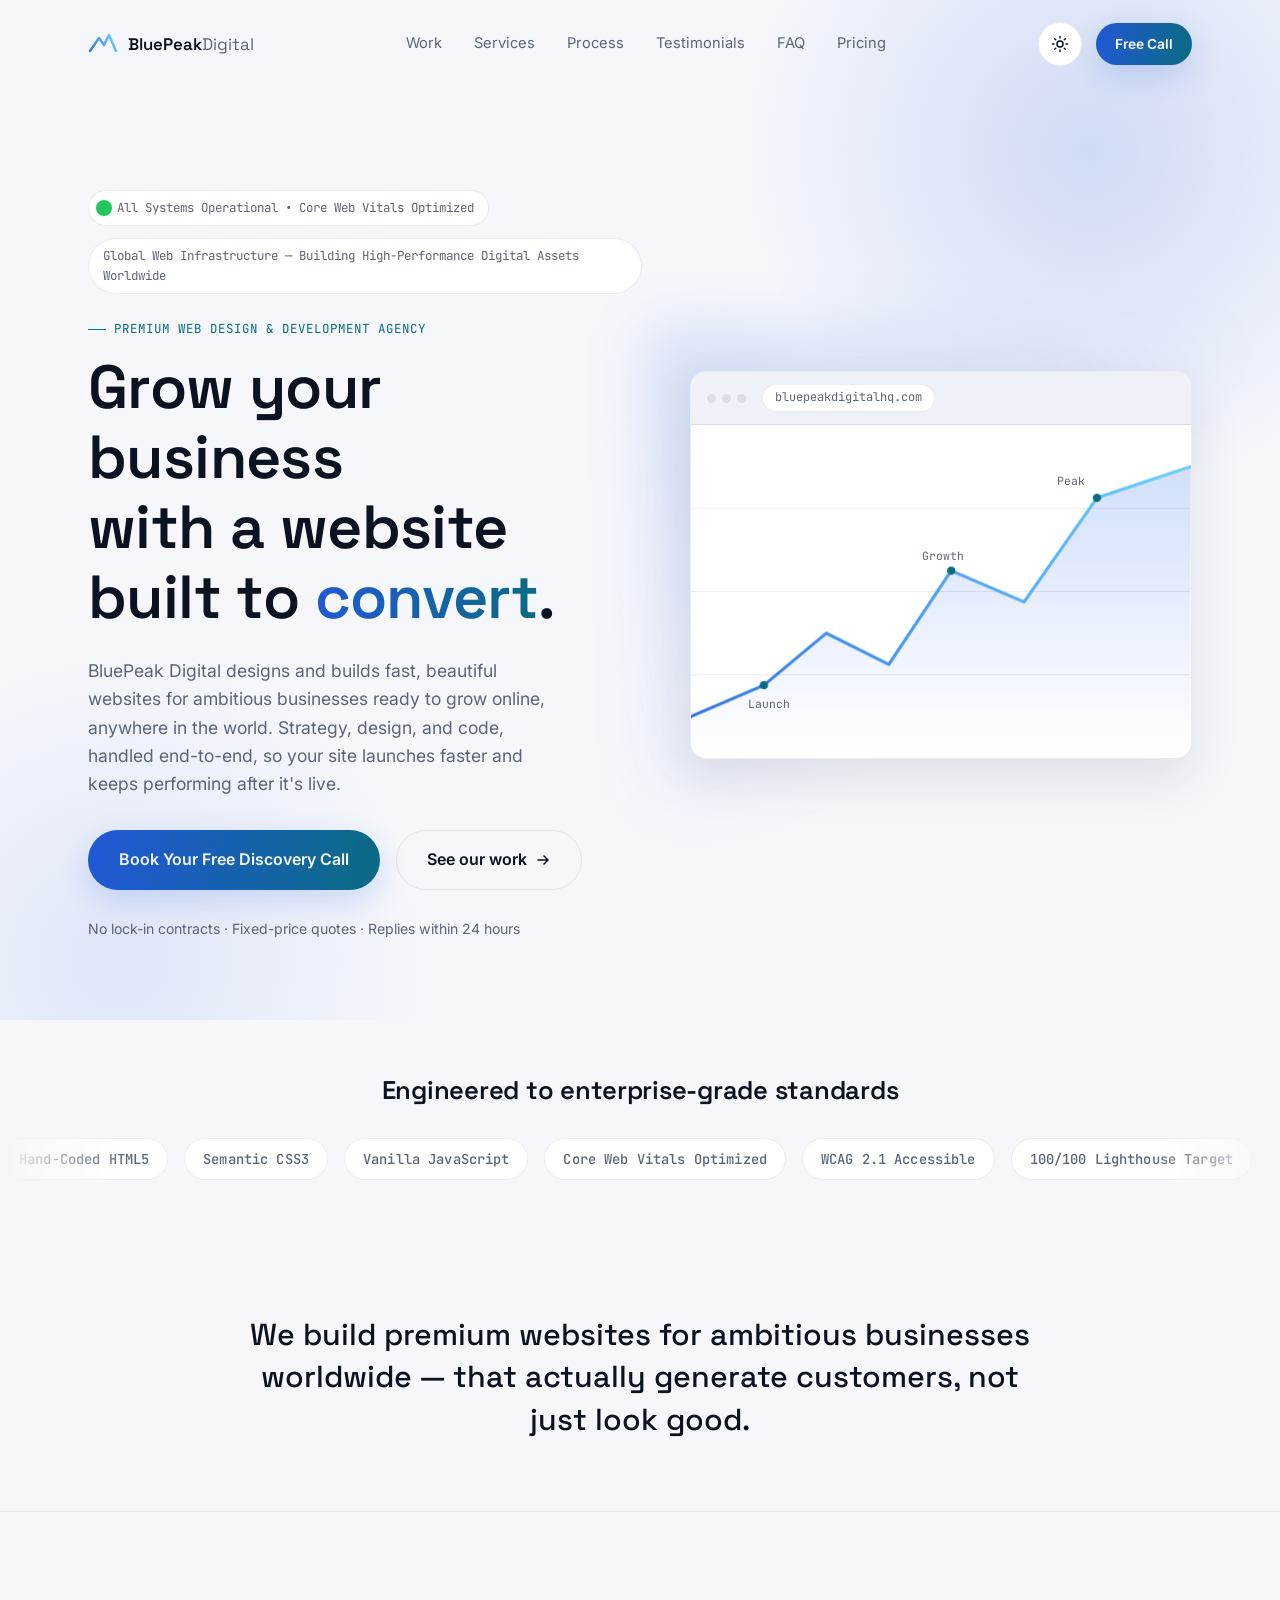
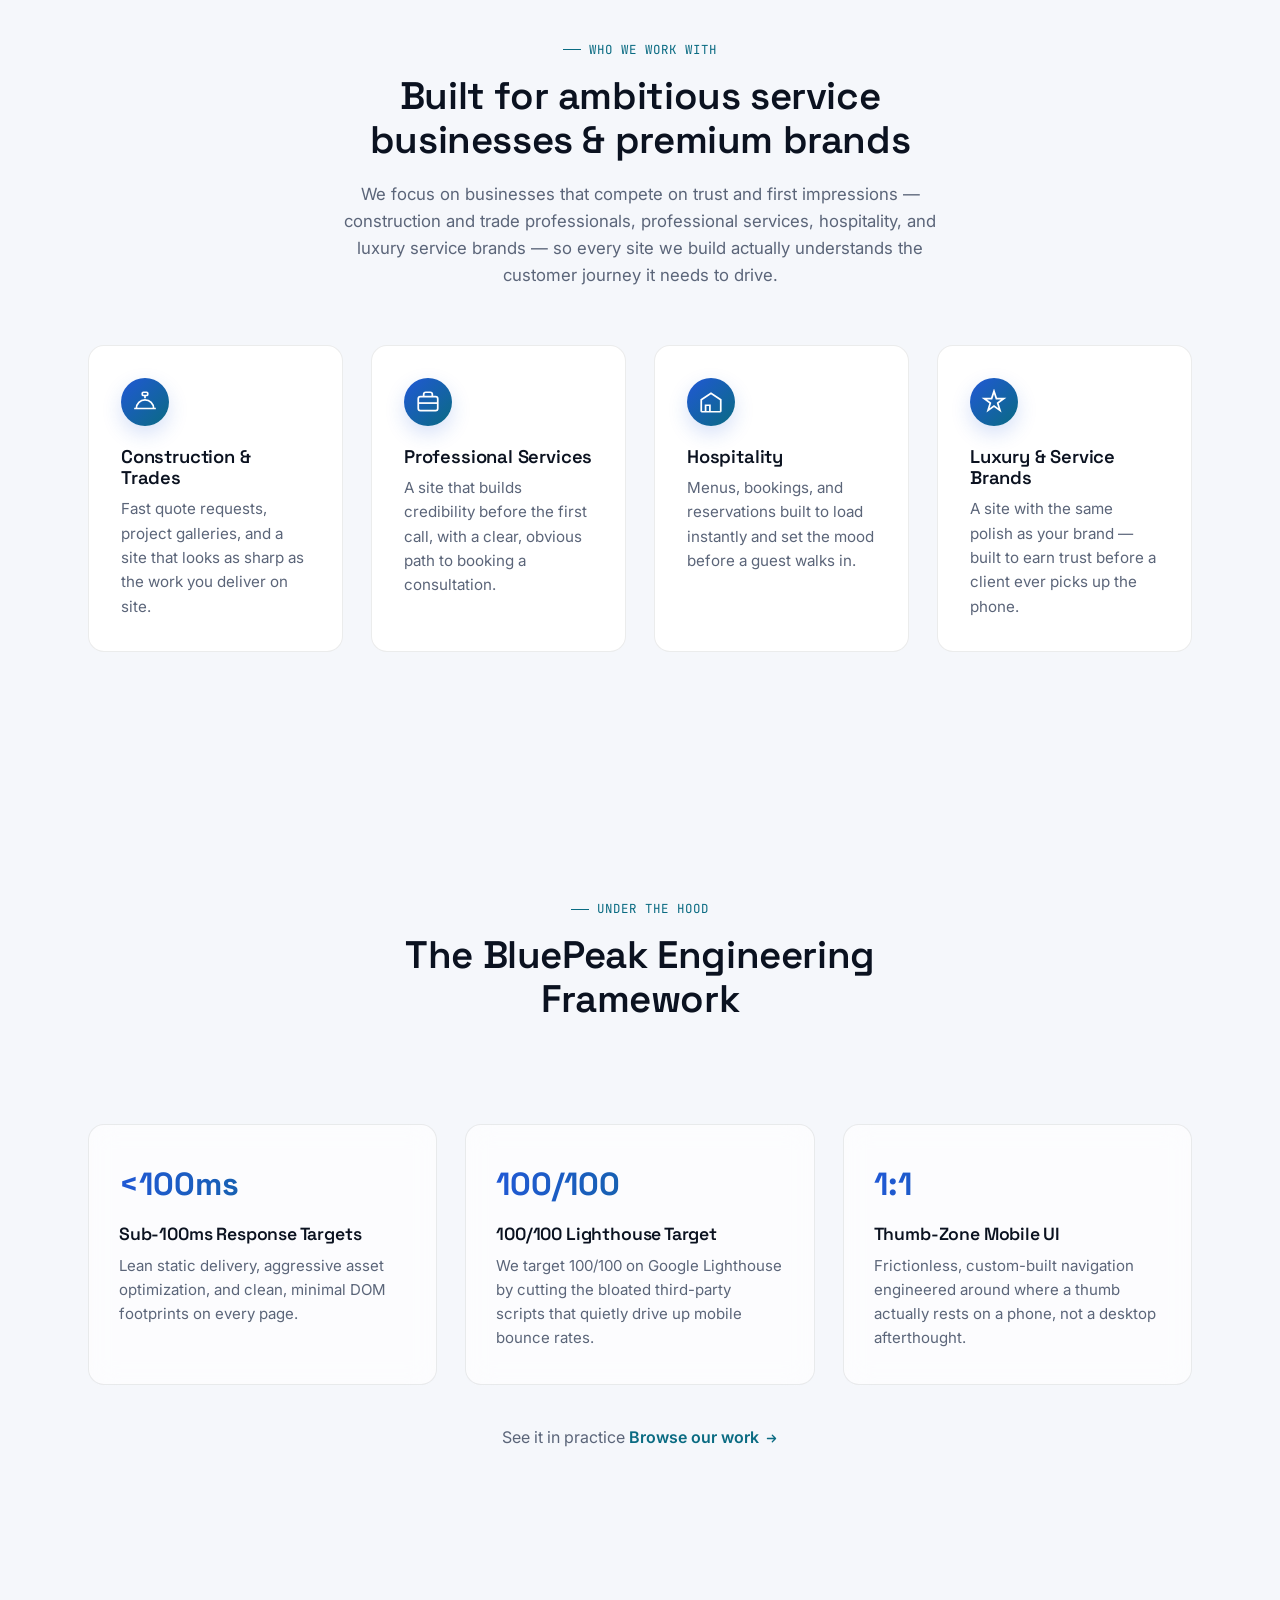
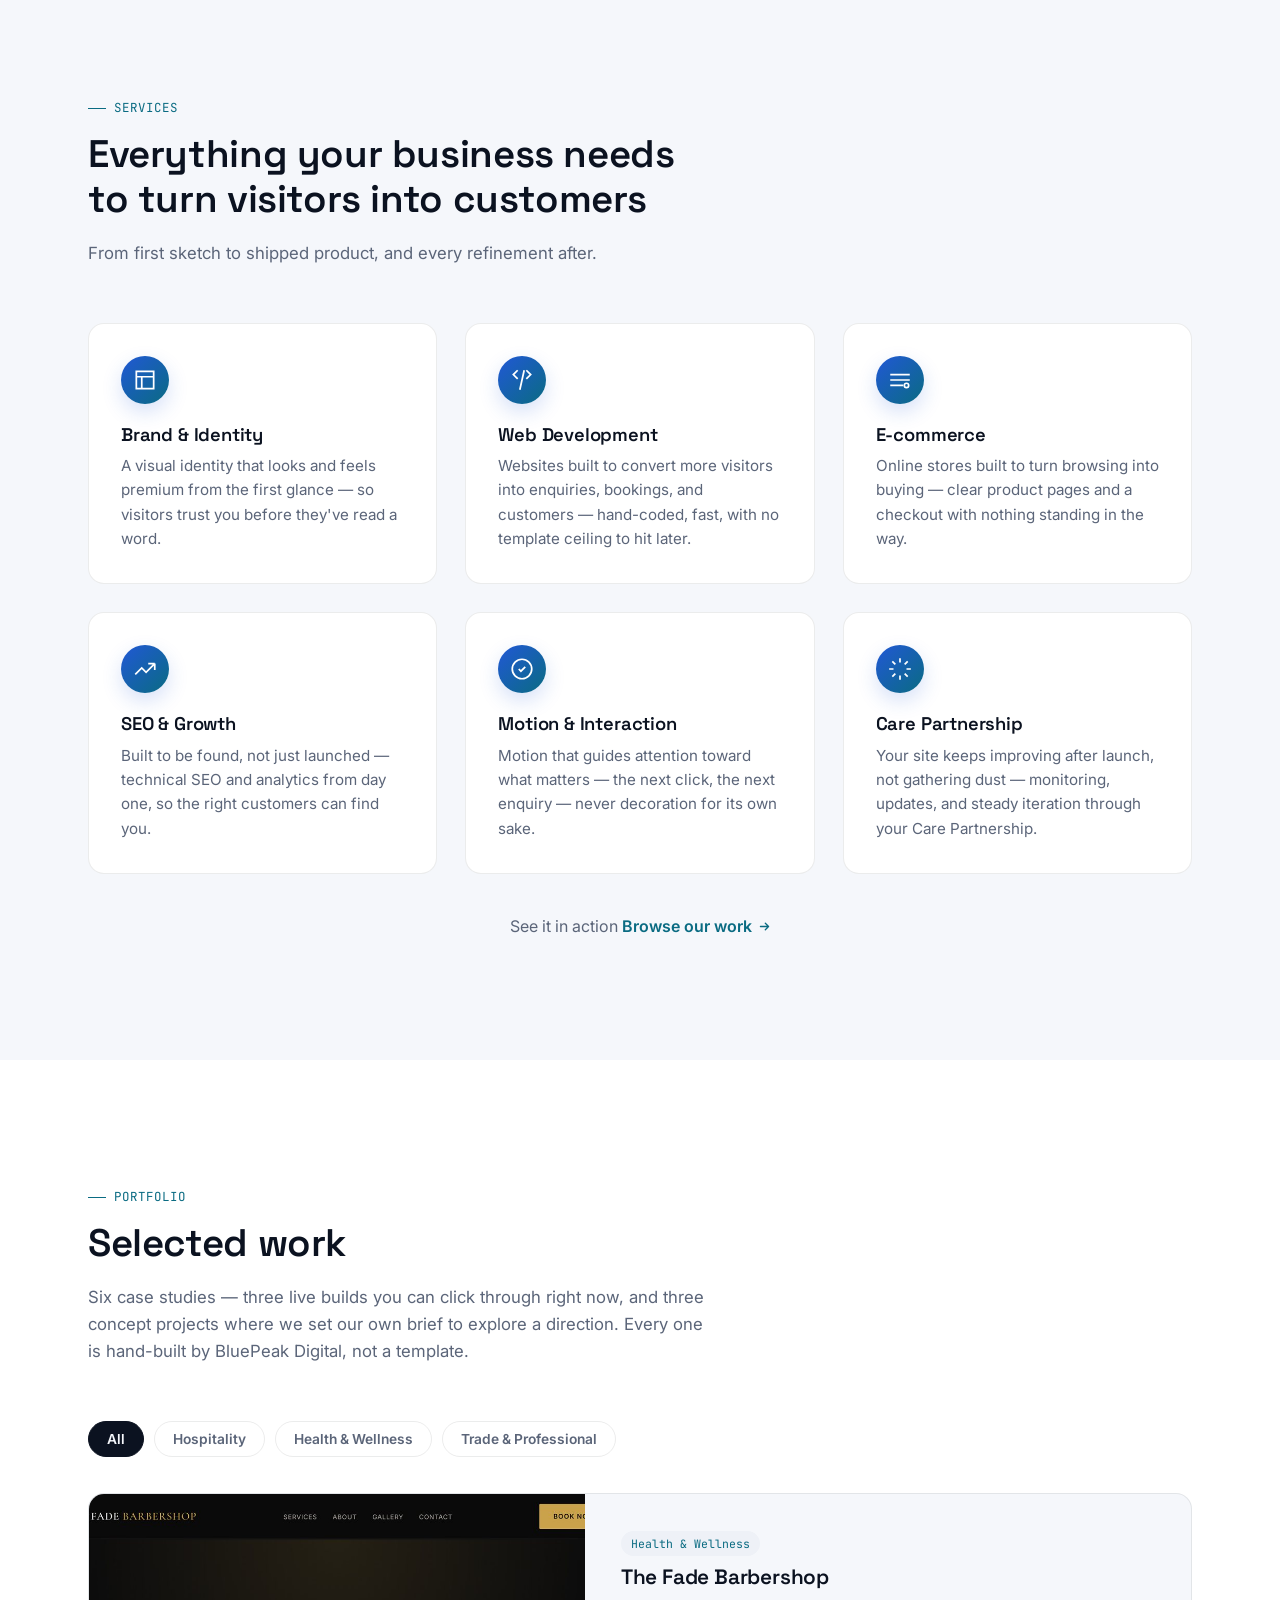
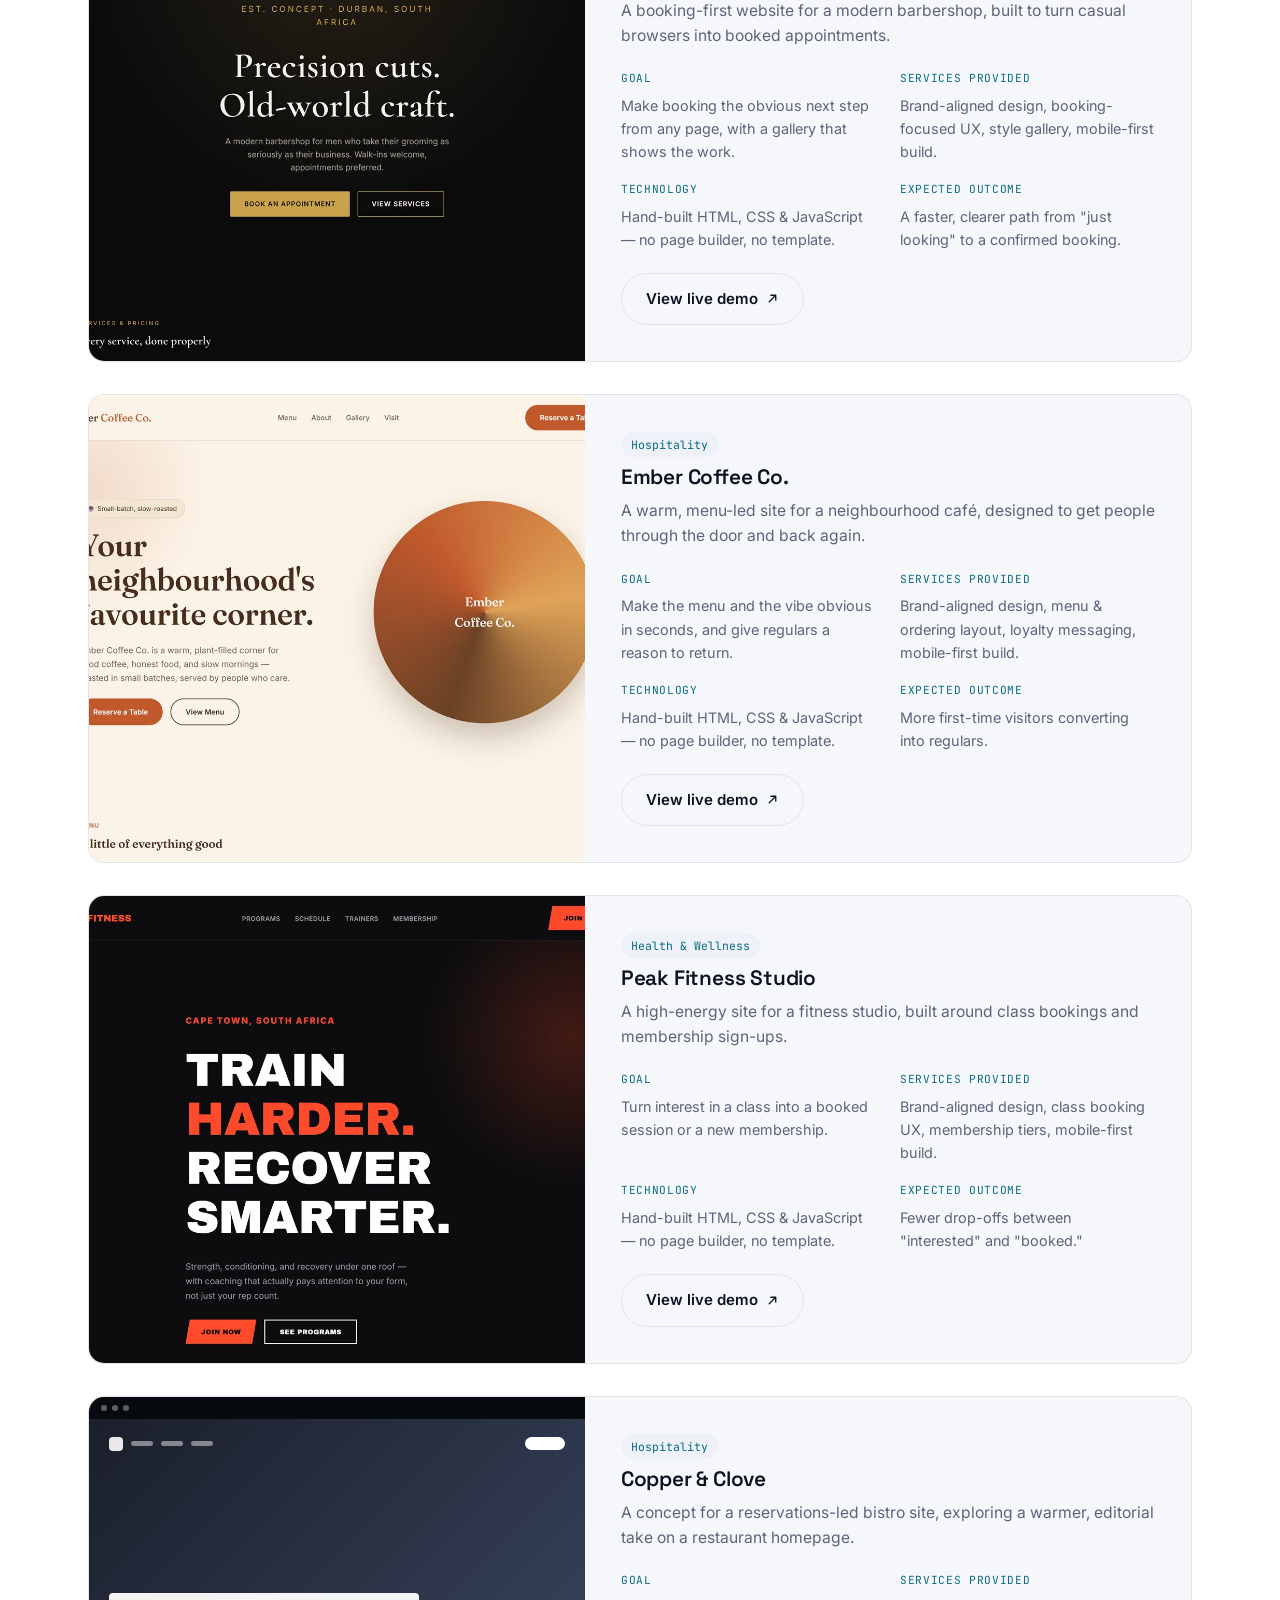
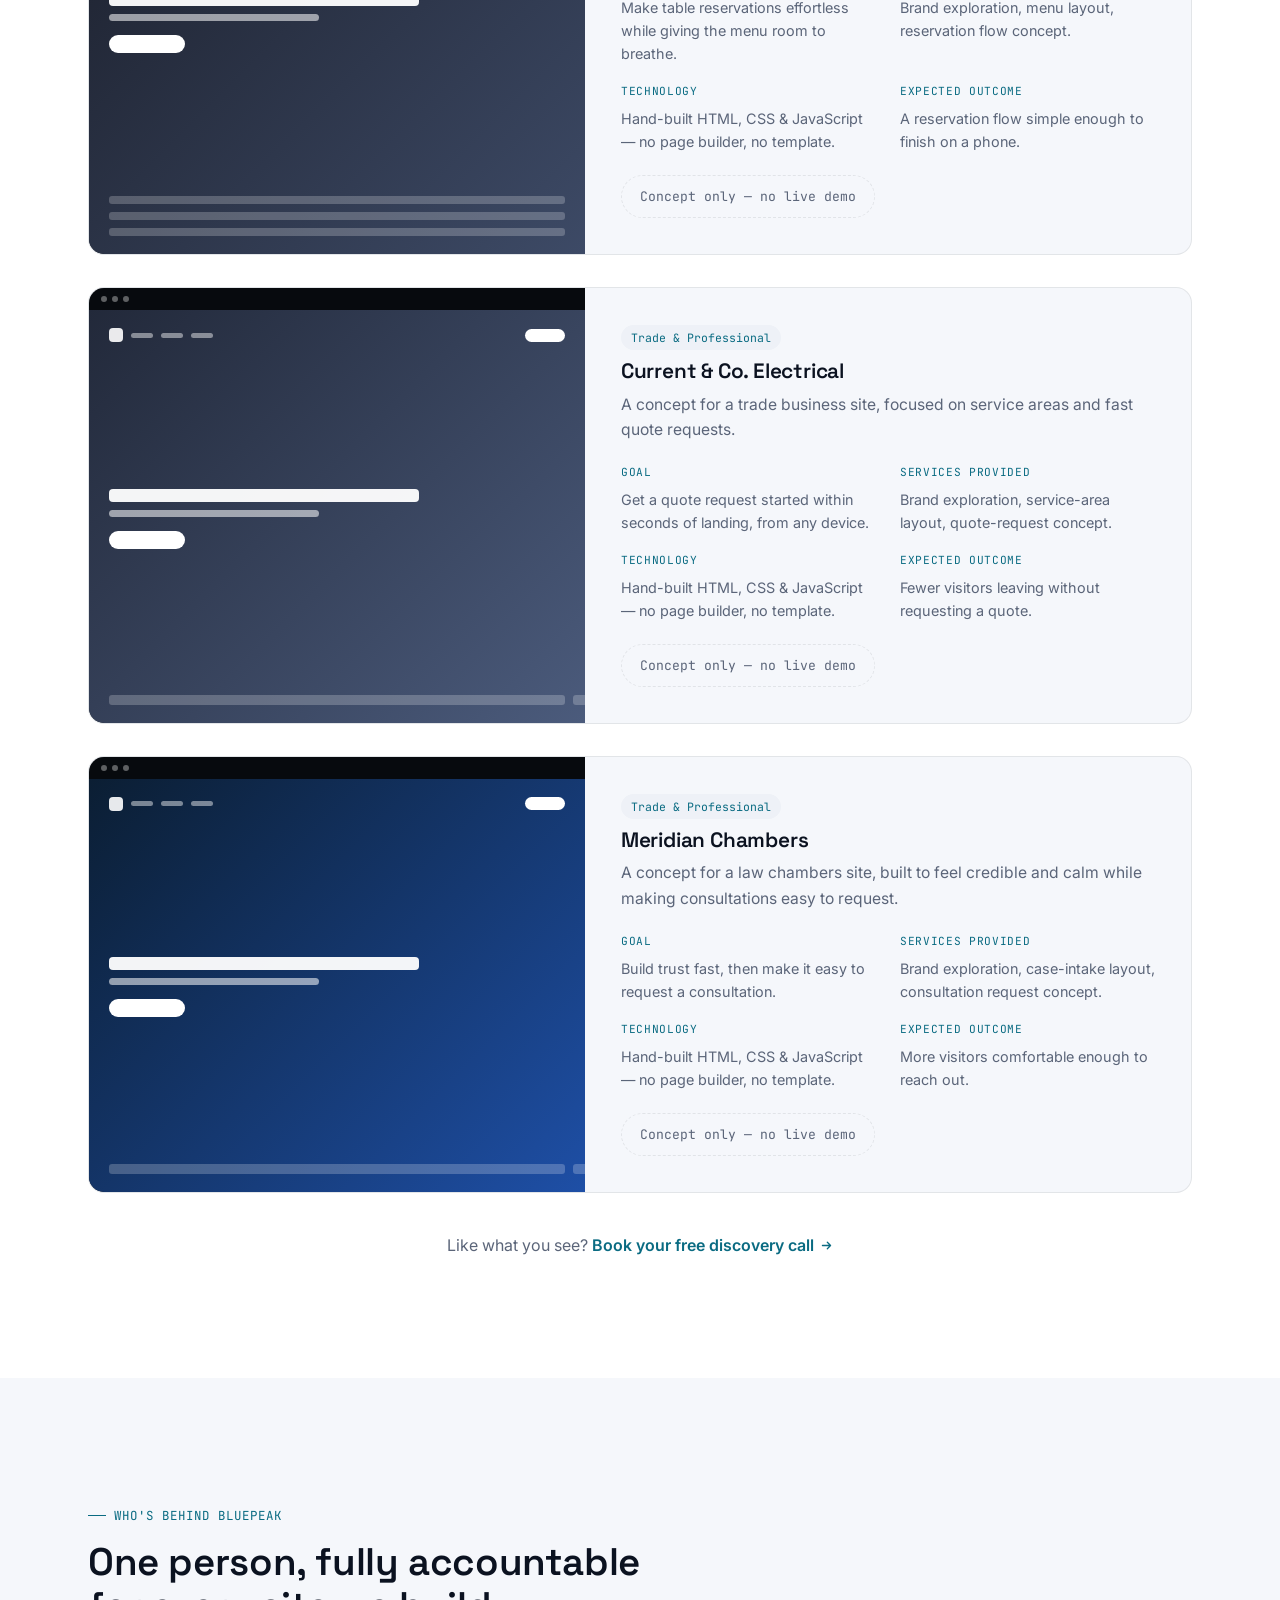
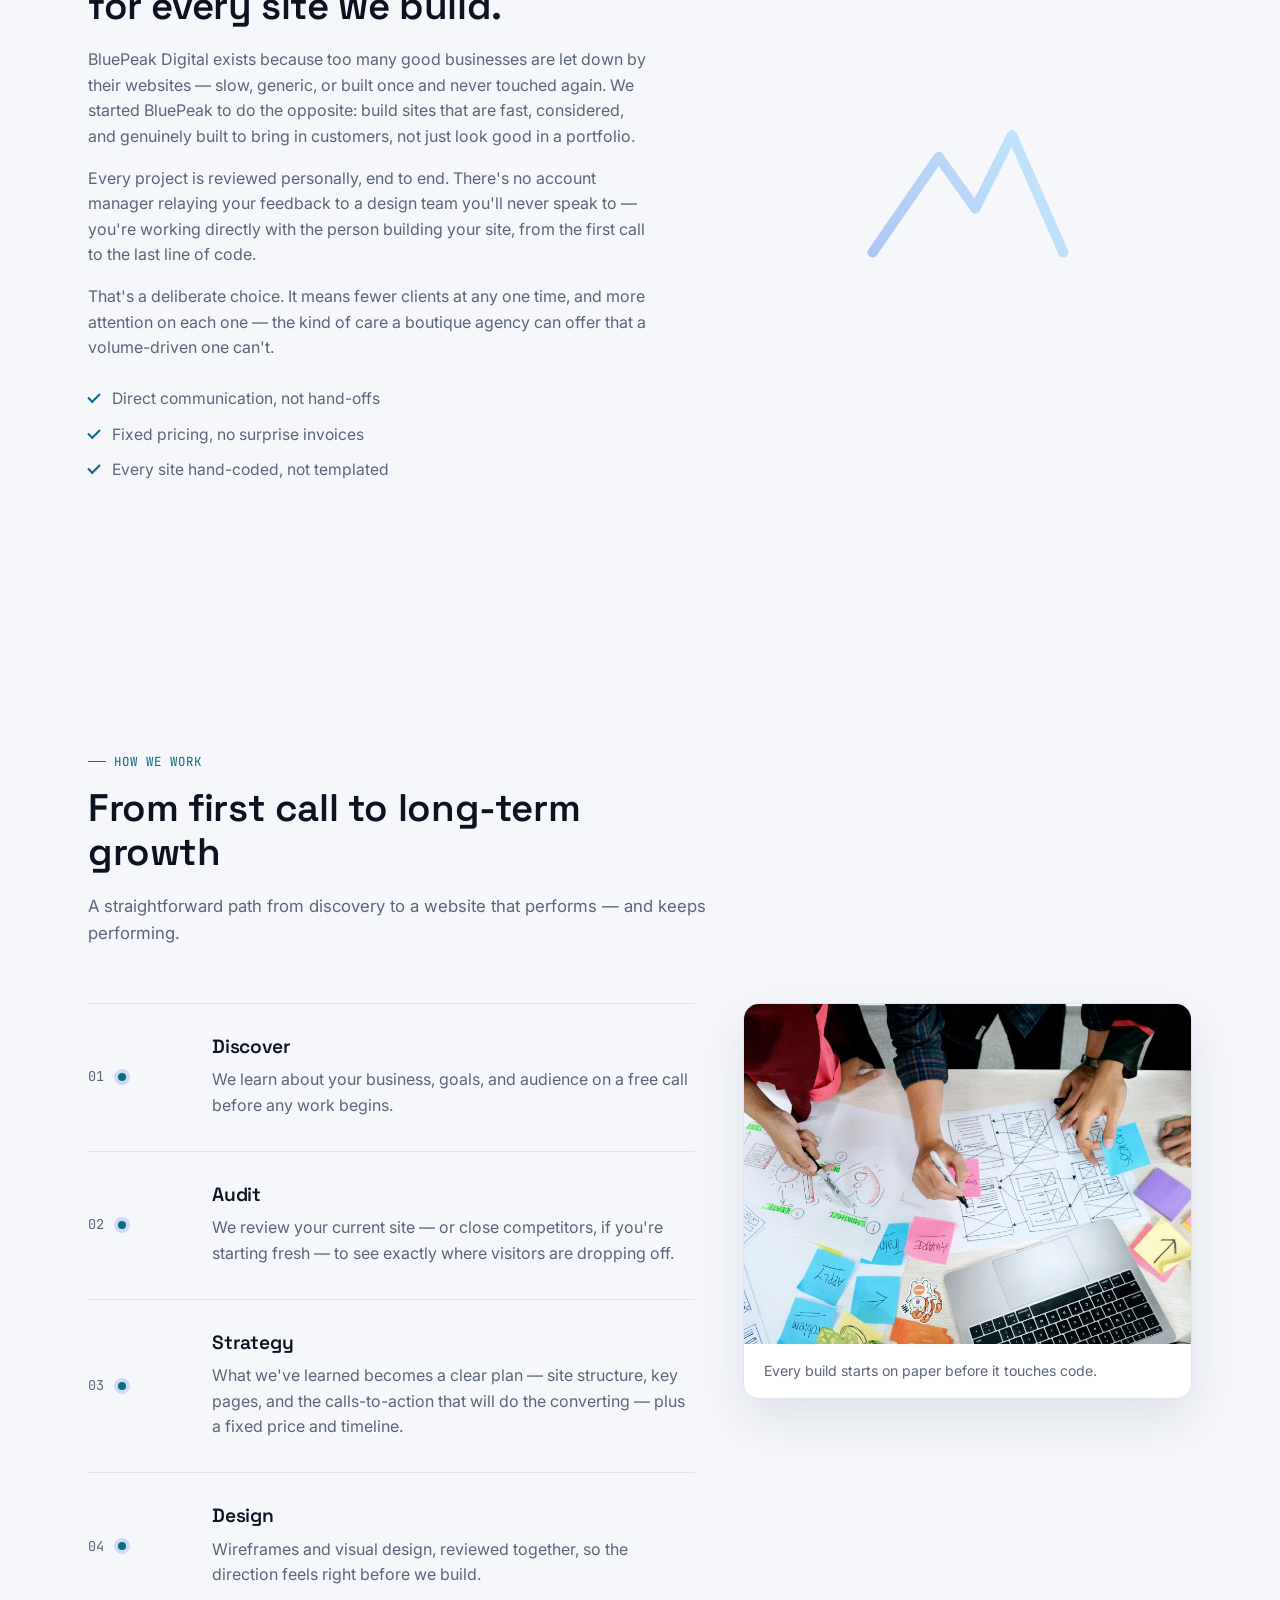
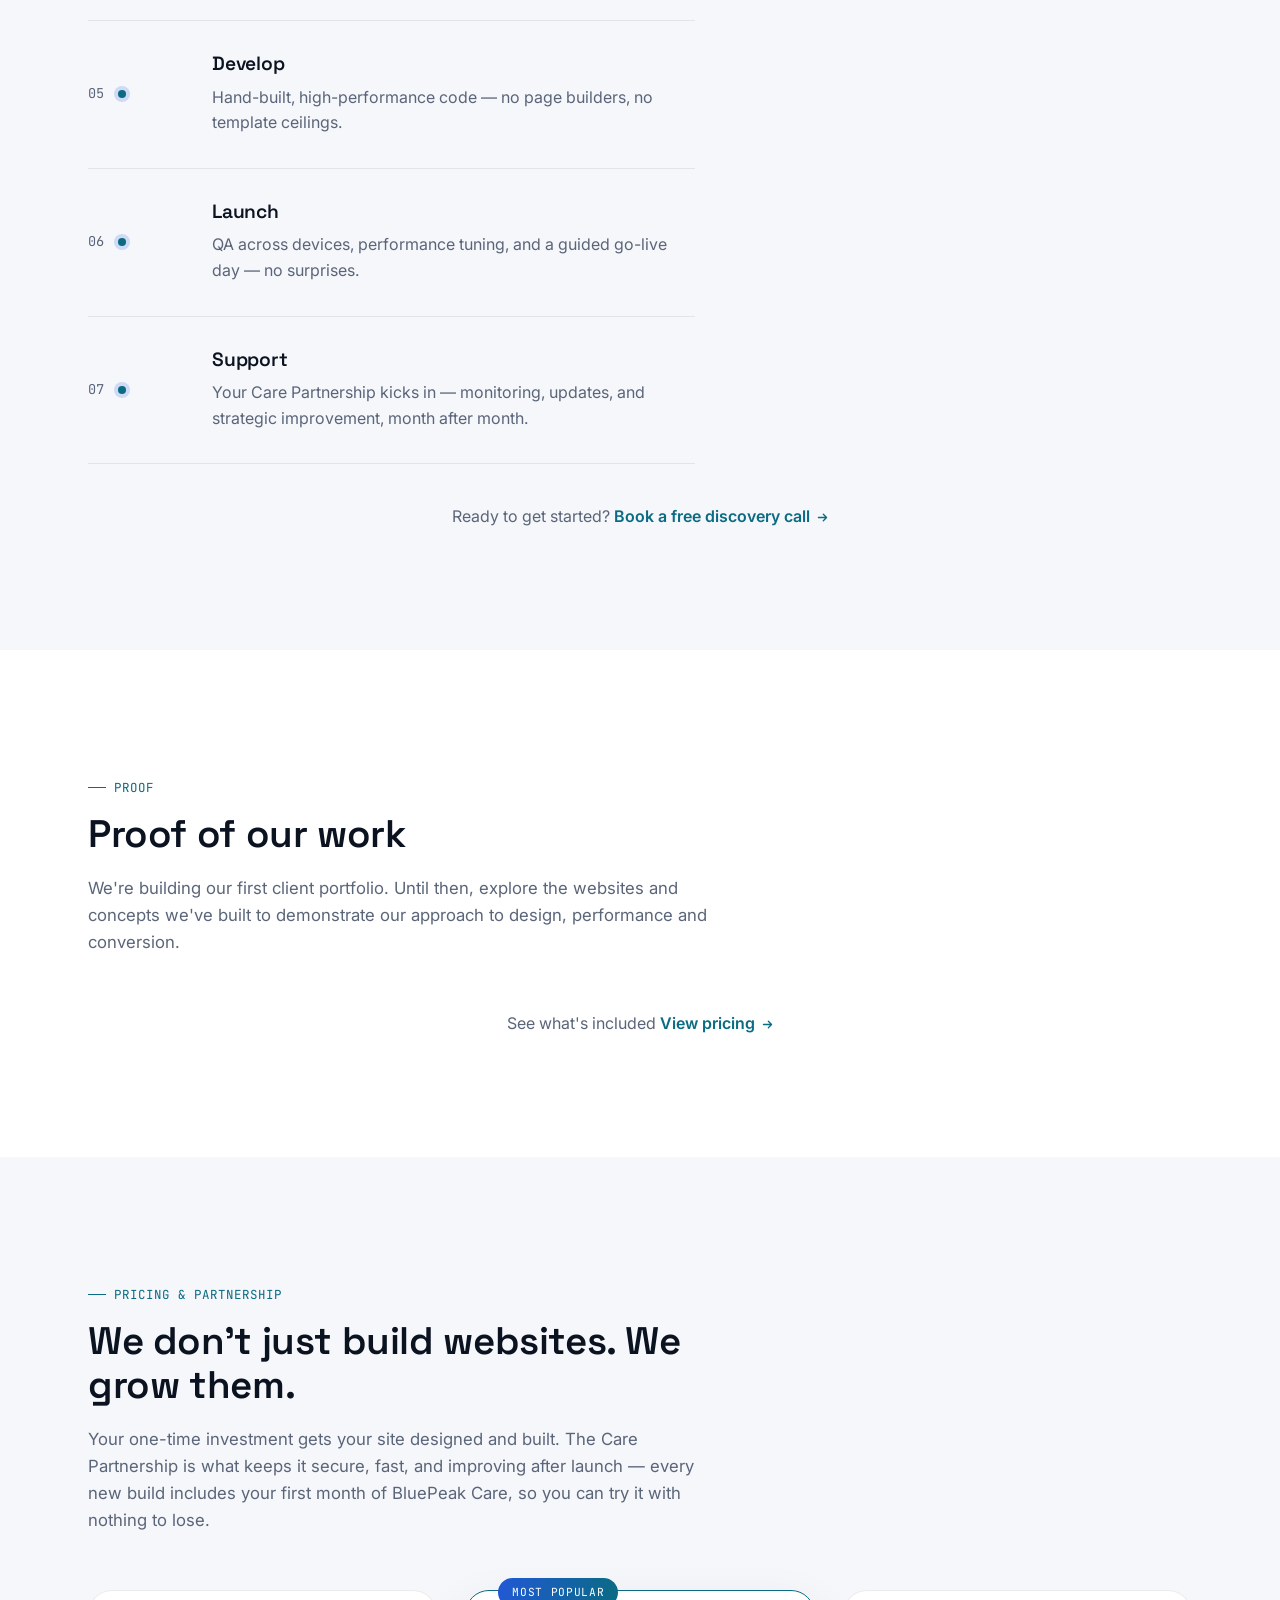
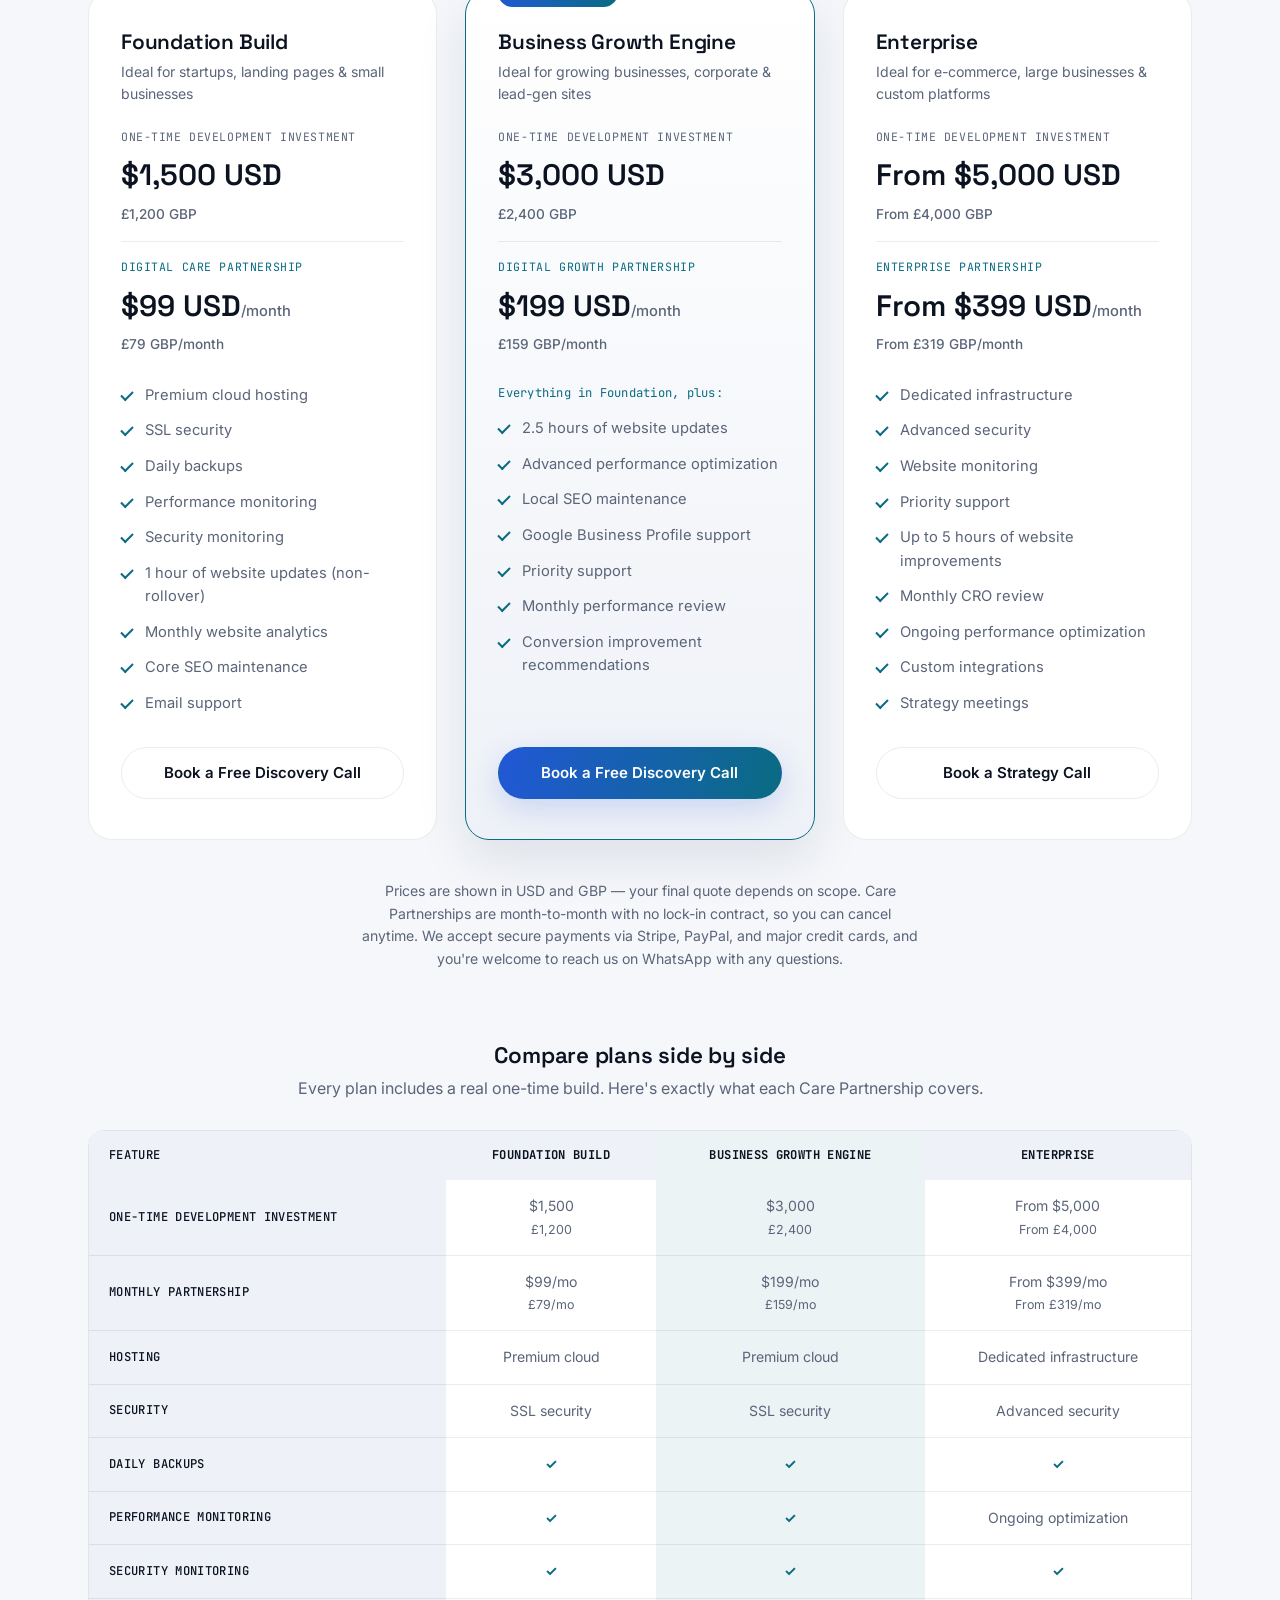
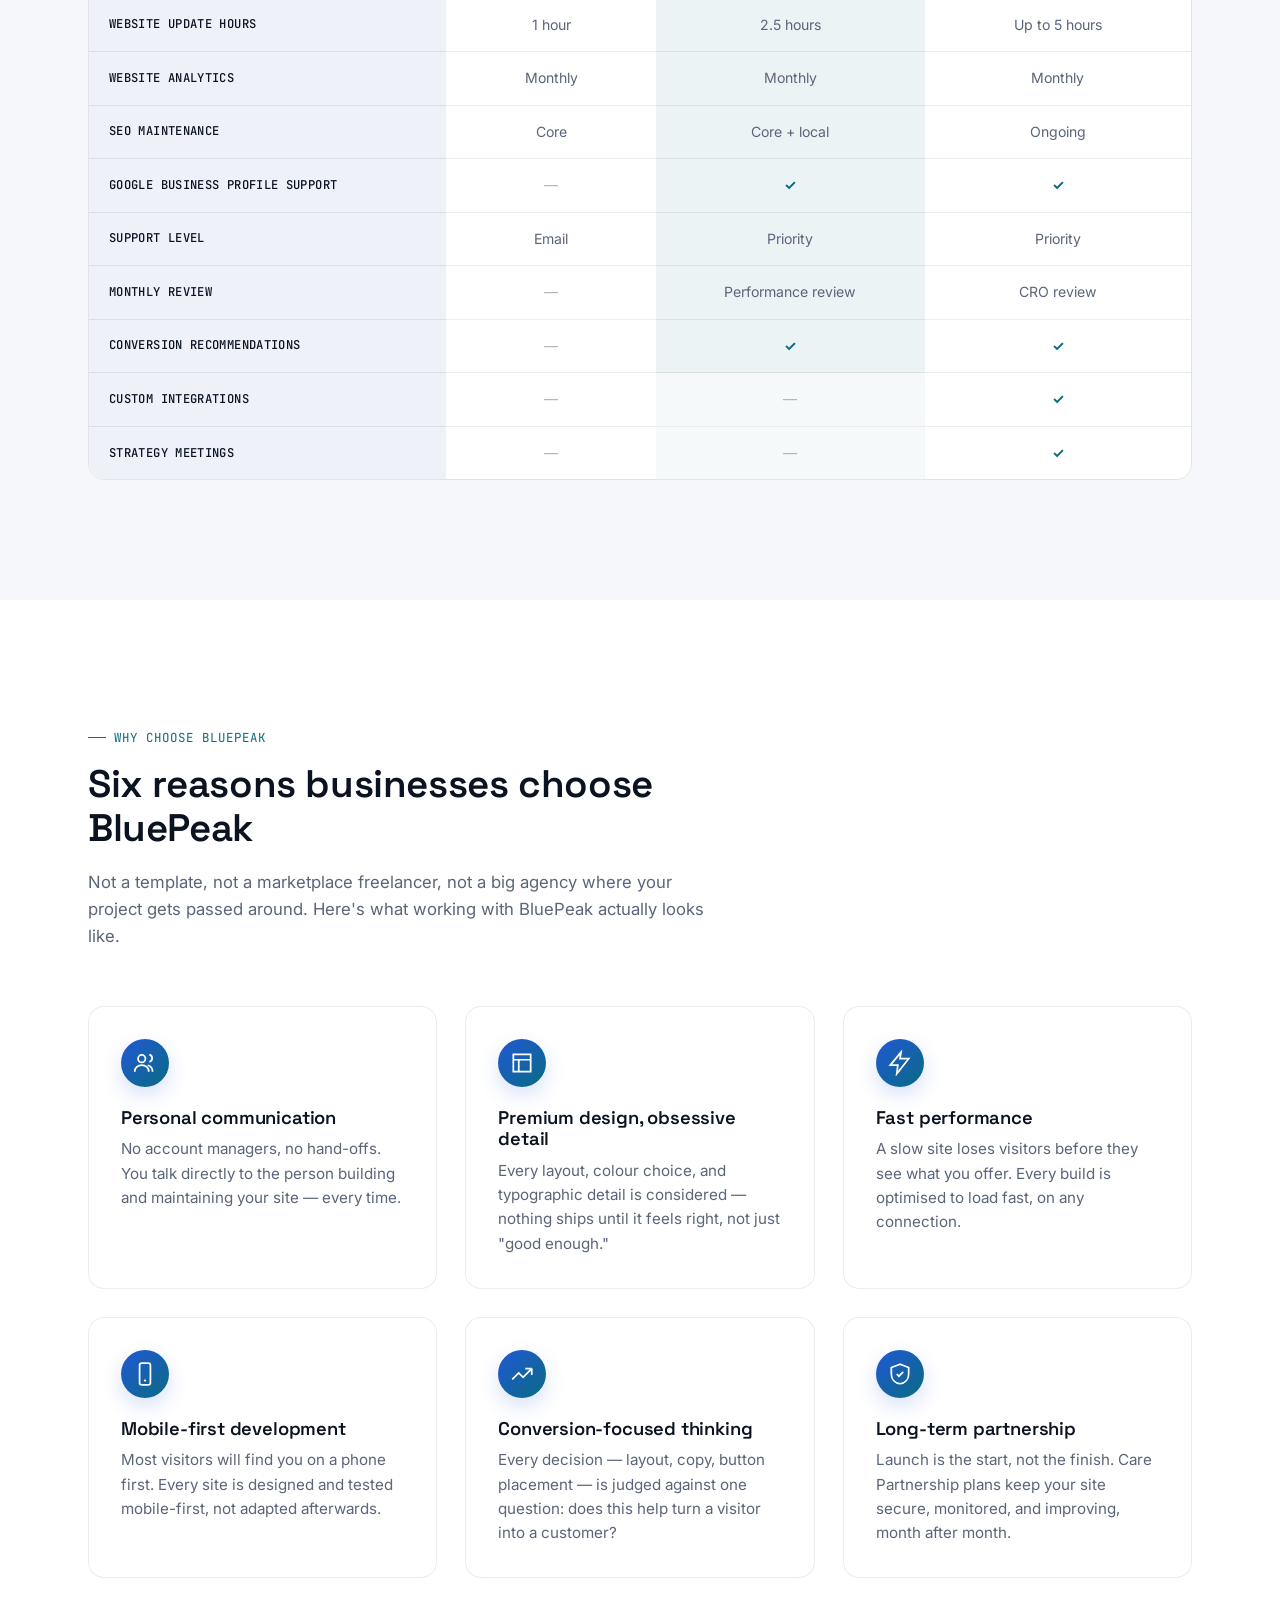
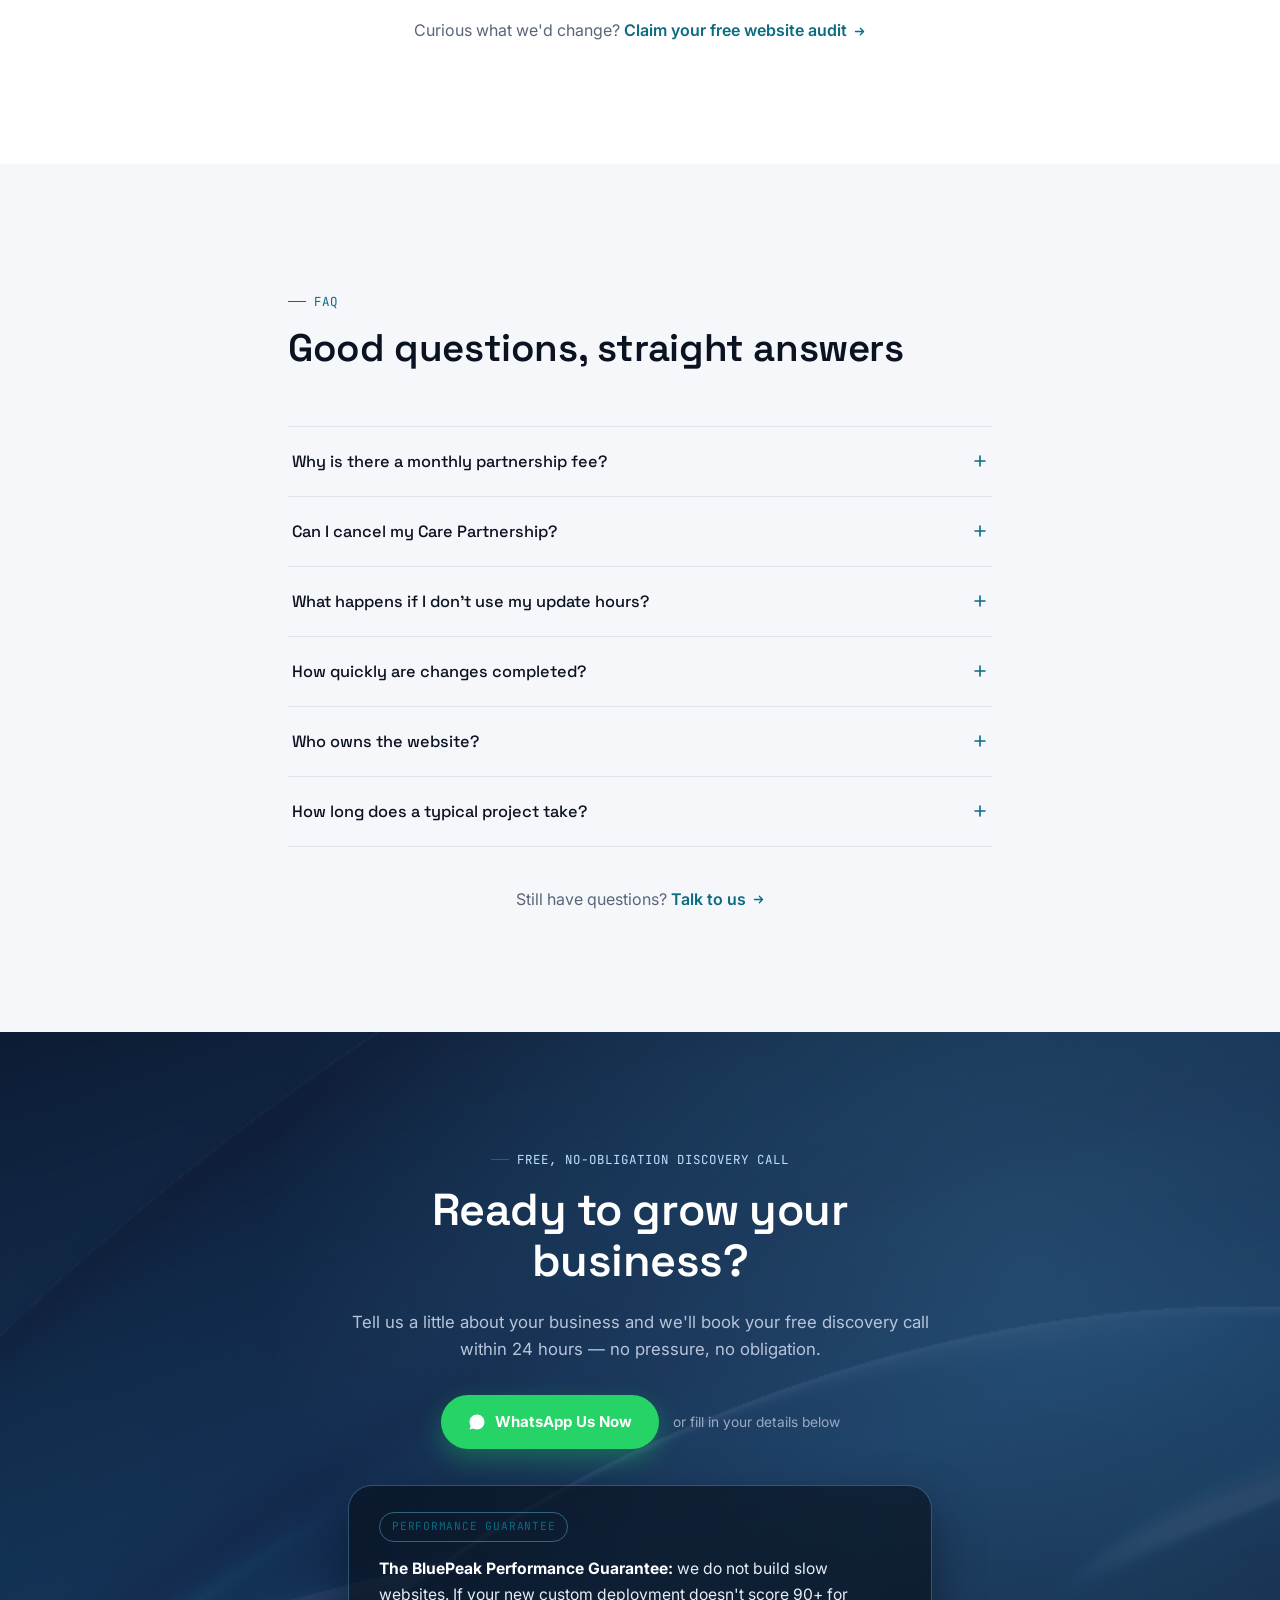
==== index.html @ 759ab7b4 "Fix credibility contradictions, broaden industry positioning, tighten performance claims Pre-launch " ====
<!DOCTYPE html>
<html lang="en" data-theme="dark">
<head>
<meta charset="UTF-8">
<meta name="viewport" content="width=device-width, initial-scale=1.0">

<title>BluePeak Digital — Premium Web Design Agency</title>
<meta name="description" content="BluePeak Digital is a premium web design agency building fast, beautiful, high-converting websites for ambitious businesses worldwide.">
<meta name="robots" content="index, follow">
<link rel="canonical" href="https://bluepeakdigitalhq.com/">

<!-- Open Graph -->
<meta property="og:type" content="website">
<meta property="og:site_name" content="BluePeak Digital">
<meta property="og:title" content="BluePeak Digital — Websites That Grow Businesses Worldwide">
<meta property="og:description" content="Premium web design agency building fast, beautiful, high-converting websites for ambitious businesses worldwide.">
<meta property="og:url" content="https://bluepeakdigitalhq.com/">
<meta property="og:image" content="https://bluepeakdigitalhq.com/assets/hero-abstract.jpg">
<meta property="og:image:width" content="987">
<meta property="og:image:height" content="650">
<meta property="og:locale" content="en_US">

<!-- Twitter Card -->
<meta name="twitter:card" content="summary_large_image">
<meta name="twitter:title" content="BluePeak Digital — Websites That Grow Businesses Worldwide">
<meta name="twitter:description" content="Premium web design agency building fast, beautiful, high-converting websites for ambitious businesses worldwide.">
<meta name="twitter:image" content="https://bluepeakdigitalhq.com/assets/hero-abstract.jpg">

<link rel="preconnect" href="https://fonts.googleapis.com">
<link rel="preconnect" href="https://fonts.gstatic.com" crossorigin>
<link href="https://fonts.googleapis.com/css2?family=Space+Grotesk:wght@400;500;600;700&family=Inter:wght@400;500;600;700&family=JetBrains+Mono:wght@400;500&display=swap" rel="stylesheet">

<link rel="stylesheet" href="styles.css">
<link rel="icon" type="image/svg+xml" href="favicon.svg">
<meta name="theme-color" content="#0A0E14">

<script type="application/ld+json">
{
  "@context": "https://schema.org",
  "@graph": [
    {
      "@type": "ProfessionalService",
      "@id": "https://bluepeakdigitalhq.com/#organization",
      "name": "BluePeak Digital",
      "description": "Premium web design and development agency building fast, beautiful, high-converting websites for ambitious businesses worldwide.",
      "url": "https://bluepeakdigitalhq.com/",
      "telephone": "+27665667254",
      "email": "hello@bluepeakdigitalhq.com",
      "priceRange": "$1500–$5000+",
      "image": "https://bluepeakdigitalhq.com/assets/hero-abstract.jpg",
      "logo": "https://bluepeakdigitalhq.com/favicon.svg",
      "areaServed": { "@type": "Place", "name": "Worldwide" }
    },
    {
      "@type": "FAQPage",
      "mainEntity": [
        {
          "@type": "Question",
          "name": "Why is there a monthly partnership fee?",
          "acceptedAnswer": {
            "@type": "Answer",
            "text": "Websites aren't set-and-forget — security patches, backups, hosting, and search rankings all need ongoing attention. The Care Partnership keeps your site secure, fast, and improving long after launch, for less than the cost of fixing a hacked or broken site later."
          }
        },
        {
          "@type": "Question",
          "name": "Can I cancel my Care Partnership?",
          "acceptedAnswer": {
            "@type": "Answer",
            "text": "Yes — there's no lock-in contract, and you can cancel anytime. The plan is designed to keep paying for itself in saved time, security, and steady improvements, not to lock you in."
          }
        },
        {
          "@type": "Question",
          "name": "What happens if I don't use my update hours?",
          "acceptedAnswer": {
            "@type": "Answer",
            "text": "Update hours don't roll over month to month, so unused hours simply reset. They're rarely wasted though — if you don't have a specific request, we can use them for small performance tweaks, content refreshes, or SEO housekeeping."
          }
        },
        {
          "@type": "Question",
          "name": "How quickly are changes completed?",
          "acceptedAnswer": {
            "@type": "Answer",
            "text": "Most update requests are actioned within 1–3 business days, with Growth and Enterprise partners getting priority turnaround. Larger requests are scoped and quoted separately if they go beyond your monthly hours."
          }
        },
        {
          "@type": "Question",
          "name": "Who owns the website?",
          "acceptedAnswer": {
            "@type": "Answer",
            "text": "You do. Once your project is paid in full, the design, code, and content belong to you outright — the Care Partnership is optional ongoing support, never a condition of ownership."
          }
        },
        {
          "@type": "Question",
          "name": "How long does a typical project take?",
          "acceptedAnswer": {
            "@type": "Answer",
            "text": "Most marketing sites take 2–4 weeks from kickoff to launch. E-commerce and larger platforms typically run 6–10 weeks depending on scope. You'll get a firm timeline before any work begins."
          }
        }
      ]
    }
  ]
}
</script>
</head>
<body>

<a class="skip-link" href="#top">Skip to main content</a>

<!-- ============ NAV ============ -->
<header class="site-header" id="siteHeader">
  <div class="container header-inner">
    <a href="#top" class="logo" aria-label="BluePeak Digital home">
      <svg class="logo-mark" width="30" height="30" viewBox="0 0 30 30" fill="none" xmlns="http://www.w3.org/2000/svg" aria-hidden="true">
        <path d="M2 22L11 9L16 16L21 6L28 22" stroke="url(#logoGrad)" stroke-width="2.4" stroke-linecap="round" stroke-linejoin="round"/>
        <defs>
          <linearGradient id="logoGrad" x1="2" y1="22" x2="28" y2="6" gradientUnits="userSpaceOnUse">
            <stop stop-color="#2F6FED"/>
            <stop offset="1" stop-color="#6DD3FF"/>
          </linearGradient>
        </defs>
      </svg>
      <span class="logo-text">BluePeak<span class="logo-text-thin">Digital</span></span>
    </a>

    <nav class="main-nav" id="mainNav" aria-label="Primary">
      <a href="#work">Work</a>
      <a href="#services">Services</a>
      <a href="#process">Process</a>
      <a href="#testimonials">Testimonials</a>
      <a href="#faq">FAQ</a>
      <a href="#pricing">Pricing</a>
    </nav>

    <div class="header-actions">
      <button class="theme-toggle" id="themeToggle" aria-label="Toggle dark and light theme">
        <svg class="icon-sun" width="18" height="18" viewBox="0 0 24 24" fill="none" stroke="currentColor" stroke-width="2" stroke-linecap="round" aria-hidden="true"><circle cx="12" cy="12" r="4"/><path d="M12 2v2M12 20v2M4.9 4.9l1.4 1.4M17.7 17.7l1.4 1.4M2 12h2M20 12h2M4.9 19.1l1.4-1.4M17.7 6.3l1.4-1.4"/></svg>
        <svg class="icon-moon" width="18" height="18" viewBox="0 0 24 24" fill="none" stroke="currentColor" stroke-width="2" stroke-linecap="round" stroke-linejoin="round" aria-hidden="true"><path d="M21 12.8A9 9 0 1 1 11.2 3 7 7 0 0 0 21 12.8Z"/></svg>
      </button>
      <a href="#cta" class="btn btn-primary btn-sm">Free Call</a>
      <button class="nav-toggle" id="navToggle" aria-label="Open menu" aria-expanded="false">
        <span></span><span></span><span></span>
      </button>
    </div>
  </div>
</header>

<main id="top">

  <!-- ============ HERO ============ -->
  <section class="hero" id="hero">
    <div class="container hero-inner">
      <div class="hero-copy">
        <p class="status-pill reveal"><span class="status-dot" aria-hidden="true"></span>All Systems Operational • Core Web Vitals Optimized</p>
        <p class="locale-badge reveal">Global Web Infrastructure — Building High-Performance Digital Assets Worldwide</p>
        <p class="eyebrow reveal">Premium web design &amp; development agency</p>
        <h1 class="hero-title reveal">
          Grow your business<br>
          with a website built to <span class="text-gradient">convert</span>.
        </h1>
        <p class="hero-sub reveal">
          BluePeak Digital designs and builds fast, beautiful websites for
          ambitious businesses ready to grow online, anywhere in the world.
          Strategy, design, and code, handled end-to-end, so your site
          launches faster and keeps performing after it's live.
        </p>
        <div class="hero-actions reveal">
          <a href="#cta" class="btn btn-primary btn-lg">Book Your Free Discovery Call</a>
          <a href="#work" class="btn btn-ghost btn-lg">
            See our work
            <svg width="16" height="16" viewBox="0 0 16 16" fill="none" aria-hidden="true"><path d="M3 8h10M9 4l4 4-4 4" stroke="currentColor" stroke-width="1.6" stroke-linecap="round" stroke-linejoin="round"/></svg>
          </a>
        </div>
        <div class="hero-trust reveal">
          <span>No lock-in contracts · Fixed-price quotes · Replies within 24 hours</span>
        </div>
      </div>

      <div class="hero-visual reveal" aria-hidden="true">
        <div class="browser-frame">
          <div class="browser-bar">
            <span class="browser-dot"></span>
            <span class="browser-dot"></span>
            <span class="browser-dot"></span>
            <span class="browser-url">bluepeakdigitalhq.com</span>
          </div>
          <svg class="peak-chart" viewBox="0 0 480 320" fill="none" xmlns="http://www.w3.org/2000/svg" aria-hidden="true">
            <defs>
              <linearGradient id="peakStroke" x1="0" y1="320" x2="480" y2="0" gradientUnits="userSpaceOnUse">
                <stop stop-color="#2F6FED"/>
                <stop offset="1" stop-color="#6DD3FF"/>
              </linearGradient>
              <linearGradient id="peakFill" x1="0" y1="0" x2="0" y2="320" gradientUnits="userSpaceOnUse">
                <stop stop-color="#2F6FED" stop-opacity="0.25"/>
                <stop offset="1" stop-color="#2F6FED" stop-opacity="0"/>
              </linearGradient>
            </defs>
            <g class="grid-lines">
              <line x1="0" y1="80" x2="480" y2="80"/>
              <line x1="0" y1="160" x2="480" y2="160"/>
              <line x1="0" y1="240" x2="480" y2="240"/>
            </g>
            <path class="peak-fill" d="M0 280 L70 250 L130 200 L190 230 L250 140 L320 170 L390 70 L480 40 L480 320 L0 320 Z" fill="url(#peakFill)"/>
            <path class="peak-line" d="M0 280 L70 250 L130 200 L190 230 L250 140 L320 170 L390 70 L480 40" stroke="url(#peakStroke)" stroke-width="3" stroke-linecap="round" stroke-linejoin="round"/>
            <circle class="peak-dot" cx="70" cy="250" r="4"/>
            <circle class="peak-dot" cx="250" cy="140" r="4"/>
            <circle class="peak-dot" cx="390" cy="70" r="4"/>
            <g class="peak-labels" font-family="JetBrains Mono, monospace" font-size="11">
              <text x="55" y="272">Launch</text>
              <text x="222" y="130">Growth</text>
              <text x="352" y="58">Peak</text>
            </g>
          </svg>
        </div>
      </div>
    </div>
  </section>

  <!-- ============ BUILD STANDARDS TICKER ============ -->
  <section class="stack-section" aria-label="How we build">
    <div class="container">
      <h2 class="stack-heading reveal">Engineered to enterprise-grade standards</h2>
    </div>
    <div class="marquee stack-marquee">
      <div class="marquee-track" aria-hidden="true">
        <span>Hand-Coded HTML5</span><span>Semantic CSS3</span><span>Vanilla JavaScript</span><span>Core Web Vitals Optimized</span><span>WCAG 2.1 Accessible</span><span>100/100 Lighthouse Target</span><span>SSL/TLS Encrypted</span><span>Formspree Secure Forms</span>
        <span>Hand-Coded HTML5</span><span>Semantic CSS3</span><span>Vanilla JavaScript</span><span>Core Web Vitals Optimized</span><span>WCAG 2.1 Accessible</span><span>100/100 Lighthouse Target</span><span>SSL/TLS Encrypted</span><span>Formspree Secure Forms</span>
      </div>
    </div>
  </section>

  <!-- ============ POSITIONING STATEMENT ============ -->
  <section class="statement-band">
    <div class="container">
      <p class="statement-text reveal">We build premium websites for ambitious businesses worldwide — that actually generate customers, not just look good.</p>
    </div>
  </section>

  <!-- ============ WHO WE WORK WITH ============ -->
  <section class="section" id="industries">
    <div class="container">
      <div class="section-head reveal" style="margin-left:auto;margin-right:auto;text-align:center;">
        <p class="eyebrow reveal" style="justify-content:center;">Who we work with</p>
        <h2 class="section-title reveal">Built for ambitious service businesses &amp; premium brands</h2>
        <p class="section-sub reveal" style="margin-left:auto;margin-right:auto;">We focus on businesses that compete on trust and first impressions — construction and trade professionals, professional services, hospitality, and luxury service brands — so every site we build actually understands the customer journey it needs to drive.</p>
      </div>

      <div class="grid grid-4">
        <article class="card service-card reveal">
          <div class="card-icon">
            <svg width="26" height="26" viewBox="0 0 24 24" fill="none" stroke="currentColor" stroke-width="1.6" aria-hidden="true"><path d="M2 18h20M4 18a8 8 0 0 1 16 0Z"/><rect x="9.5" y="3" width="5" height="3" rx="1"/><path d="M12 6v2.5"/></svg>
          </div>
          <h3>Construction &amp; Trades</h3>
          <p>Fast quote requests, project galleries, and a site that looks as sharp as the work you deliver on site.</p>
        </article>

        <article class="card service-card reveal">
          <div class="card-icon">
            <svg width="26" height="26" viewBox="0 0 24 24" fill="none" stroke="currentColor" stroke-width="1.6" aria-hidden="true"><rect x="3" y="7" width="18" height="13" rx="2"/><path d="M8 7V5a2 2 0 0 1 2-2h4a2 2 0 0 1 2 2v2"/><path d="M3 13h18"/></svg>
          </div>
          <h3>Professional Services</h3>
          <p>A site that builds credibility before the first call, with a clear, obvious path to booking a consultation.</p>
        </article>

        <article class="card service-card reveal">
          <div class="card-icon">
            <svg width="26" height="26" viewBox="0 0 24 24" fill="none" stroke="currentColor" stroke-width="1.6" aria-hidden="true"><path d="M3 21V10l9-6 9 6v11"/><path d="M3 21h18M7 21v-6h4v6"/></svg>
          </div>
          <h3>Hospitality</h3>
          <p>Menus, bookings, and reservations built to load instantly and set the mood before a guest walks in.</p>
        </article>

        <article class="card service-card reveal">
          <div class="card-icon">
            <svg width="26" height="26" viewBox="0 0 24 24" fill="none" stroke="currentColor" stroke-width="1.6" aria-hidden="true"><path d="M12 2l2.2 6.8H21l-5.6 4.1 2.1 6.8L12 15.8l-5.5 3.9 2.1-6.8L3 8.8h6.8Z"/></svg>
          </div>
          <h3>Luxury &amp; Service Brands</h3>
          <p>A site with the same polish as your brand — built to earn trust before a client ever picks up the phone.</p>
        </article>
      </div>
    </div>
  </section>

  <!-- ============ ENGINEERING FRAMEWORK ============ -->
  <section class="section framework-section" id="engineering">
    <div class="container">
      <div class="section-head reveal" style="margin-left:auto;margin-right:auto;text-align:center;">
        <p class="eyebrow reveal" style="justify-content:center;">Under the hood</p>
        <h2 class="section-title reveal">The BluePeak Engineering Framework</h2>
        <p class="section-sub reveal" style="margin-left:auto;margin-right:auto;">Moving beyond basic templates to build hyper-optimized digital infrastructure.</p>
      </div>

      <div class="grid grid-3 framework-grid">
        <article class="framework-card reveal">
          <span class="framework-metric text-gradient">&lt;100ms</span>
          <h3>Sub-100ms Response Targets</h3>
          <p>Lean static delivery, aggressive asset optimization, and clean, minimal DOM footprints on every page.</p>
        </article>

        <article class="framework-card reveal">
          <span class="framework-metric text-gradient">100/100</span>
          <h3>100/100 Lighthouse Target</h3>
          <p>We target 100/100 on Google Lighthouse by cutting the bloated third-party scripts that quietly drive up mobile bounce rates.</p>
        </article>

        <article class="framework-card reveal">
          <span class="framework-metric text-gradient">1:1</span>
          <h3>Thumb-Zone Mobile UI</h3>
          <p>Frictionless, custom-built navigation engineered around where a thumb actually rests on a phone, not a desktop afterthought.</p>
        </article>
      </div>

      <p class="section-cta reveal">See it in practice <a href="#work">Browse our work <svg width="13" height="13" viewBox="0 0 16 16" fill="none" aria-hidden="true"><path d="M3 8h10M9 4l4 4-4 4" stroke="currentColor" stroke-width="1.6" stroke-linecap="round" stroke-linejoin="round"/></svg></a></p>
    </div>
  </section>

  <!-- ============ SERVICES ============ -->
  <section class="section" id="services">
    <div class="container">
      <div class="section-head">
        <p class="eyebrow reveal">Services</p>
        <h2 class="section-title reveal">Everything your business needs to turn visitors into customers</h2>
        <p class="section-sub reveal">From first sketch to shipped product, and every refinement after.</p>
      </div>

      <div class="grid grid-3">
        <article class="card service-card reveal">
          <div class="card-icon">
            <svg width="26" height="26" viewBox="0 0 24 24" fill="none" stroke="currentColor" stroke-width="1.6" aria-hidden="true"><path d="M4 4h16v16H4z"/><path d="M4 9h16M9 9v11"/></svg>
          </div>
          <h3>Brand &amp; Identity</h3>
          <p>A visual identity that looks and feels premium from the first glance — so visitors trust you before they've read a word.</p>
        </article>

        <article class="card service-card reveal">
          <div class="card-icon">
            <svg width="26" height="26" viewBox="0 0 24 24" fill="none" stroke="currentColor" stroke-width="1.6" aria-hidden="true"><path d="M8 3 4 7l4 4M16 3l4 4-4 4M14 3l-4 18"/></svg>
          </div>
          <h3>Web Development</h3>
          <p>Websites built to convert more visitors into enquiries, bookings, and customers — hand-coded, fast, with no template ceiling to hit later.</p>
        </article>

        <article class="card service-card reveal">
          <div class="card-icon">
            <svg width="26" height="26" viewBox="0 0 24 24" fill="none" stroke="currentColor" stroke-width="1.6" aria-hidden="true"><path d="M3 7h18M3 12h18M3 17h12"/><circle cx="18" cy="17" r="2"/></svg>
          </div>
          <h3>E-commerce</h3>
          <p>Online stores built to turn browsing into buying — clear product pages and a checkout with nothing standing in the way.</p>
        </article>

        <article class="card service-card reveal">
          <div class="card-icon">
            <svg width="26" height="26" viewBox="0 0 24 24" fill="none" stroke="currentColor" stroke-width="1.6" aria-hidden="true"><path d="M3 17l6-6 4 4 8-8M21 7v6M21 7h-6"/></svg>
          </div>
          <h3>SEO &amp; Growth</h3>
          <p>Built to be found, not just launched — technical SEO and analytics from day one, so the right customers can find you.</p>
        </article>

        <article class="card service-card reveal">
          <div class="card-icon">
            <svg width="26" height="26" viewBox="0 0 24 24" fill="none" stroke="currentColor" stroke-width="1.6" aria-hidden="true"><circle cx="12" cy="12" r="9"/><path d="M9 12l2 2 4-4"/></svg>
          </div>
          <h3>Motion &amp; Interaction</h3>
          <p>Motion that guides attention toward what matters — the next click, the next enquiry — never decoration for its own sake.</p>
        </article>

        <article class="card service-card reveal">
          <div class="card-icon">
            <svg width="26" height="26" viewBox="0 0 24 24" fill="none" stroke="currentColor" stroke-width="1.6" aria-hidden="true"><path d="M12 2v4M12 18v4M4.9 4.9l2.8 2.8M16.3 16.3l2.8 2.8M2 12h4M18 12h4M4.9 19.1l2.8-2.8M16.3 7.7l2.8-2.8"/></svg>
          </div>
          <h3>Care Partnership</h3>
          <p>Your site keeps improving after launch, not gathering dust — monitoring, updates, and steady iteration through your Care Partnership.</p>
        </article>
      </div>

      <p class="section-cta reveal">See it in action <a href="#work">Browse our work <svg width="13" height="13" viewBox="0 0 16 16" fill="none" aria-hidden="true"><path d="M3 8h10M9 4l4 4-4 4" stroke="currentColor" stroke-width="1.6" stroke-linecap="round" stroke-linejoin="round"/></svg></a></p>
    </div>
  </section>

  <!-- ============ PORTFOLIO ============ -->
  <section class="section section-alt" id="work">
    <div class="container">
      <div class="section-head">
        <p class="eyebrow reveal">Portfolio</p>
        <h2 class="section-title reveal">Selected work</h2>
        <p class="section-sub reveal">Six case studies — three live builds you can click through right now, and three concept projects where we set our own brief to explore a direction. Every one is hand-built by BluePeak Digital, not a template.</p>
      </div>

      <div class="filter-tabs reveal" role="group" aria-label="Filter portfolio">
        <button class="filter-tab is-active" data-filter="all" aria-pressed="true">All</button>
        <button class="filter-tab" data-filter="hospitality" aria-pressed="false">Hospitality</button>
        <button class="filter-tab" data-filter="health" aria-pressed="false">Health &amp; Wellness</button>
        <button class="filter-tab" data-filter="trade" aria-pressed="false">Trade &amp; Professional</button>
      </div>

      <div class="case-study-list" id="portfolioGrid">
        <article class="portfolio-card case-study reveal" data-category="health">
          <a class="case-study-media" href="portfolio/barbershop/index.html" target="_blank" rel="noopener" aria-label="View live demo: The Fade Barbershop">
            <img src="assets/portfolio/barbershop.jpg" width="1200" height="900" loading="lazy" alt="The Fade Barbershop homepage — dark, gold-accented barbershop website built by BluePeak Digital">
            <span class="case-study-media-label" aria-hidden="true">View live demo ↗</span>
          </a>
          <div class="case-study-body">
            <div class="case-study-head">
              <span class="tag">Health &amp; Wellness</span>
              <h3>The Fade Barbershop</h3>
              <p class="case-study-summary">A booking-first website for a modern barbershop, built to turn casual browsers into booked appointments.</p>
            </div>
            <dl class="case-study-meta">
              <div>
                <dt>Goal</dt>
                <dd>Make booking the obvious next step from any page, with a gallery that shows the work.</dd>
              </div>
              <div>
                <dt>Services provided</dt>
                <dd>Brand-aligned design, booking-focused UX, style gallery, mobile-first build.</dd>
              </div>
              <div>
                <dt>Technology</dt>
                <dd>Hand-built HTML, CSS &amp; JavaScript — no page builder, no template.</dd>
              </div>
              <div>
                <dt>Expected outcome</dt>
                <dd>A faster, clearer path from "just looking" to a confirmed booking.</dd>
              </div>
            </dl>
            <a class="btn btn-ghost case-study-cta" href="portfolio/barbershop/index.html" target="_blank" rel="noopener">
              View live demo
              <svg width="13" height="13" viewBox="0 0 16 16" fill="none" aria-hidden="true"><path d="M4 12 12 4M6 4h6v6" stroke="currentColor" stroke-width="1.6" stroke-linecap="round" stroke-linejoin="round"/></svg>
            </a>
          </div>
        </article>

        <article class="portfolio-card case-study reveal" data-category="hospitality">
          <a class="case-study-media" href="portfolio/cafe/index.html" target="_blank" rel="noopener" aria-label="View live demo: Ember Coffee Co.">
            <img src="assets/portfolio/cafe.jpg" width="1200" height="900" loading="lazy" alt="Ember Coffee Co. homepage — warm, cream and terracotta café website built by BluePeak Digital">
            <span class="case-study-media-label" aria-hidden="true">View live demo ↗</span>
          </a>
          <div class="case-study-body">
            <div class="case-study-head">
              <span class="tag">Hospitality</span>
              <h3>Ember Coffee Co.</h3>
              <p class="case-study-summary">A warm, menu-led site for a neighbourhood café, designed to get people through the door and back again.</p>
            </div>
            <dl class="case-study-meta">
              <div>
                <dt>Goal</dt>
                <dd>Make the menu and the vibe obvious in seconds, and give regulars a reason to return.</dd>
              </div>
              <div>
                <dt>Services provided</dt>
                <dd>Brand-aligned design, menu &amp; ordering layout, loyalty messaging, mobile-first build.</dd>
              </div>
              <div>
                <dt>Technology</dt>
                <dd>Hand-built HTML, CSS &amp; JavaScript — no page builder, no template.</dd>
              </div>
              <div>
                <dt>Expected outcome</dt>
                <dd>More first-time visitors converting into regulars.</dd>
              </div>
            </dl>
            <a class="btn btn-ghost case-study-cta" href="portfolio/cafe/index.html" target="_blank" rel="noopener">
              View live demo
              <svg width="13" height="13" viewBox="0 0 16 16" fill="none" aria-hidden="true"><path d="M4 12 12 4M6 4h6v6" stroke="currentColor" stroke-width="1.6" stroke-linecap="round" stroke-linejoin="round"/></svg>
            </a>
          </div>
        </article>

        <article class="portfolio-card case-study reveal" data-category="health">
          <a class="case-study-media" href="portfolio/gym/index.html" target="_blank" rel="noopener" aria-label="View live demo: Peak Fitness Studio">
            <img src="assets/portfolio/gym.jpg" width="1200" height="900" loading="lazy" alt="Peak Fitness Studio homepage — bold black and orange gym website built by BluePeak Digital">
            <span class="case-study-media-label" aria-hidden="true">View live demo ↗</span>
          </a>
          <div class="case-study-body">
            <div class="case-study-head">
              <span class="tag">Health &amp; Wellness</span>
              <h3>Peak Fitness Studio</h3>
              <p class="case-study-summary">A high-energy site for a fitness studio, built around class bookings and membership sign-ups.</p>
            </div>
            <dl class="case-study-meta">
              <div>
                <dt>Goal</dt>
                <dd>Turn interest in a class into a booked session or a new membership.</dd>
              </div>
              <div>
                <dt>Services provided</dt>
                <dd>Brand-aligned design, class booking UX, membership tiers, mobile-first build.</dd>
              </div>
              <div>
                <dt>Technology</dt>
                <dd>Hand-built HTML, CSS &amp; JavaScript — no page builder, no template.</dd>
              </div>
              <div>
                <dt>Expected outcome</dt>
                <dd>Fewer drop-offs between "interested" and "booked."</dd>
              </div>
            </dl>
            <a class="btn btn-ghost case-study-cta" href="portfolio/gym/index.html" target="_blank" rel="noopener">
              View live demo
              <svg width="13" height="13" viewBox="0 0 16 16" fill="none" aria-hidden="true"><path d="M4 12 12 4M6 4h6v6" stroke="currentColor" stroke-width="1.6" stroke-linecap="round" stroke-linejoin="round"/></svg>
            </a>
          </div>
        </article>

        <article class="portfolio-card case-study reveal" data-category="hospitality">
          <div class="case-study-media">
            <div class="site-mockup" aria-hidden="true">
              <div class="site-mockup-bar"><span class="site-dot"></span><span class="site-dot"></span><span class="site-dot"></span></div>
              <div class="site-mockup-body" style="--mockup-grad: linear-gradient(135deg,#1B1F2B,#3D4A66,#8FA8D6);">
                <div class="site-mockup-nav">
                  <span class="site-mockup-logo"></span>
                  <span class="site-mockup-link"></span><span class="site-mockup-link"></span><span class="site-mockup-link"></span>
                  <span class="site-mockup-cta"></span>
                </div>
                <div class="site-mockup-hero">
                  <span class="site-mockup-headline"></span>
                  <span class="site-mockup-subline"></span>
                  <span class="site-mockup-button"></span>
                </div>
                <div class="site-mockup-grid site-mockup-grid--menu">
                  <span></span><span></span><span></span>
                </div>
              </div>
            </div>
            <span class="case-study-media-label">Concept preview ↗</span>
          </div>
          <div class="case-study-body">
            <div class="case-study-head">
              <span class="tag">Hospitality</span>
              <h3>Copper &amp; Clove</h3>
              <p class="case-study-summary">A concept for a reservations-led bistro site, exploring a warmer, editorial take on a restaurant homepage.</p>
            </div>
            <dl class="case-study-meta">
              <div>
                <dt>Goal</dt>
                <dd>Make table reservations effortless while giving the menu room to breathe.</dd>
              </div>
              <div>
                <dt>Services provided</dt>
                <dd>Brand exploration, menu layout, reservation flow concept.</dd>
              </div>
              <div>
                <dt>Technology</dt>
                <dd>Hand-built HTML, CSS &amp; JavaScript — no page builder, no template.</dd>
              </div>
              <div>
                <dt>Expected outcome</dt>
                <dd>A reservation flow simple enough to finish on a phone.</dd>
              </div>
            </dl>
            <span class="case-study-cta case-study-cta--concept">Concept only — no live demo</span>
          </div>
        </article>

        <article class="portfolio-card case-study reveal" data-category="trade">
          <div class="case-study-media">
            <div class="site-mockup" aria-hidden="true">
              <div class="site-mockup-bar"><span class="site-dot"></span><span class="site-dot"></span><span class="site-dot"></span></div>
              <div class="site-mockup-body" style="--mockup-grad: linear-gradient(135deg,#22293A,#4B5B7C,#9FB6E0);">
                <div class="site-mockup-nav">
                  <span class="site-mockup-logo"></span>
                  <span class="site-mockup-link"></span><span class="site-mockup-link"></span><span class="site-mockup-link"></span>
                  <span class="site-mockup-cta"></span>
                </div>
                <div class="site-mockup-hero">
                  <span class="site-mockup-headline"></span>
                  <span class="site-mockup-subline"></span>
                  <span class="site-mockup-button"></span>
                </div>
                <div class="site-mockup-grid site-mockup-grid--list">
                  <span></span><span></span><span></span>
                </div>
              </div>
            </div>
            <span class="case-study-media-label">Concept preview ↗</span>
          </div>
          <div class="case-study-body">
            <div class="case-study-head">
              <span class="tag">Trade &amp; Professional</span>
              <h3>Current &amp; Co. Electrical</h3>
              <p class="case-study-summary">A concept for a trade business site, focused on service areas and fast quote requests.</p>
            </div>
            <dl class="case-study-meta">
              <div>
                <dt>Goal</dt>
                <dd>Get a quote request started within seconds of landing, from any device.</dd>
              </div>
              <div>
                <dt>Services provided</dt>
                <dd>Brand exploration, service-area layout, quote-request concept.</dd>
              </div>
              <div>
                <dt>Technology</dt>
                <dd>Hand-built HTML, CSS &amp; JavaScript — no page builder, no template.</dd>
              </div>
              <div>
                <dt>Expected outcome</dt>
                <dd>Fewer visitors leaving without requesting a quote.</dd>
              </div>
            </dl>
            <span class="case-study-cta case-study-cta--concept">Concept only — no live demo</span>
          </div>
        </article>

        <article class="portfolio-card case-study reveal" data-category="trade">
          <div class="case-study-media">
            <div class="site-mockup" aria-hidden="true">
              <div class="site-mockup-bar"><span class="site-dot"></span><span class="site-dot"></span><span class="site-dot"></span></div>
              <div class="site-mockup-body" style="--mockup-grad: linear-gradient(135deg,#0B1E33,#1E4FA6,#6DD3FF);">
                <div class="site-mockup-nav">
                  <span class="site-mockup-logo"></span>
                  <span class="site-mockup-link"></span><span class="site-mockup-link"></span><span class="site-mockup-link"></span>
                  <span class="site-mockup-cta"></span>
                </div>
                <div class="site-mockup-hero">
                  <span class="site-mockup-headline"></span>
                  <span class="site-mockup-subline"></span>
                  <span class="site-mockup-button"></span>
                </div>
                <div class="site-mockup-grid site-mockup-grid--list">
                  <span></span><span></span><span></span>
                </div>
              </div>
            </div>
            <span class="case-study-media-label">Concept preview ↗</span>
          </div>
          <div class="case-study-body">
            <div class="case-study-head">
              <span class="tag">Trade &amp; Professional</span>
              <h3>Meridian Chambers</h3>
              <p class="case-study-summary">A concept for a law chambers site, built to feel credible and calm while making consultations easy to request.</p>
            </div>
            <dl class="case-study-meta">
              <div>
                <dt>Goal</dt>
                <dd>Build trust fast, then make it easy to request a consultation.</dd>
              </div>
              <div>
                <dt>Services provided</dt>
                <dd>Brand exploration, case-intake layout, consultation request concept.</dd>
              </div>
              <div>
                <dt>Technology</dt>
                <dd>Hand-built HTML, CSS &amp; JavaScript — no page builder, no template.</dd>
              </div>
              <div>
                <dt>Expected outcome</dt>
                <dd>More visitors comfortable enough to reach out.</dd>
              </div>
            </dl>
            <span class="case-study-cta case-study-cta--concept">Concept only — no live demo</span>
          </div>
        </article>
      </div>

      <p class="section-cta reveal">Like what you see? <a href="#cta">Book your free discovery call <svg width="13" height="13" viewBox="0 0 16 16" fill="none" aria-hidden="true"><path d="M3 8h10M9 4l4 4-4 4" stroke="currentColor" stroke-width="1.6" stroke-linecap="round" stroke-linejoin="round"/></svg></a></p>
    </div>
  </section>

  <!-- ============ FOUNDER ============ -->
  <section class="section founder-section" id="about">
    <div class="container founder-layout">
      <div class="founder-copy">
        <p class="eyebrow reveal">Who's behind BluePeak</p>
        <h2 class="section-title reveal">One person, fully accountable for every site we build.</h2>
        <p class="reveal">BluePeak Digital exists because too many good businesses are let down by their websites — slow, generic, or built once and never touched again. We started BluePeak to do the opposite: build sites that are fast, considered, and genuinely built to bring in customers, not just look good in a portfolio.</p>
        <p class="reveal">Every project is reviewed personally, end to end. There's no account manager relaying your feedback to a design team you'll never speak to — you're working directly with the person building your site, from the first call to the last line of code.</p>
        <p class="reveal">That's a deliberate choice. It means fewer clients at any one time, and more attention on each one — the kind of care a boutique agency can offer that a volume-driven one can't.</p>
        <ul class="policy-list founder-principles reveal">
          <li>Direct communication, not hand-offs</li>
          <li>Fixed pricing, no surprise invoices</li>
          <li>Every site hand-coded, not templated</li>
        </ul>
      </div>
      <div class="founder-mark reveal" aria-hidden="true">
        <svg width="220" height="220" viewBox="0 0 30 30" fill="none" xmlns="http://www.w3.org/2000/svg">
          <path d="M2 22L11 9L16 16L21 6L28 22" stroke="url(#logoGradFounder)" stroke-width="1.4" stroke-linecap="round" stroke-linejoin="round"/>
          <defs>
            <linearGradient id="logoGradFounder" x1="2" y1="22" x2="28" y2="6" gradientUnits="userSpaceOnUse">
              <stop stop-color="#2F6FED"/>
              <stop offset="1" stop-color="#6DD3FF"/>
            </linearGradient>
          </defs>
        </svg>
      </div>
    </div>
  </section>

  <!-- ============ PROCESS ============ -->
  <section class="section" id="process">
    <div class="container">
      <div class="section-head">
        <p class="eyebrow reveal">How we work</p>
        <h2 class="section-title reveal">From first call to long-term growth</h2>
        <p class="section-sub reveal">A straightforward path from discovery to a website that performs — and keeps performing.</p>
      </div>

      <div class="process-layout">
        <div class="process-list">
          <div class="process-step reveal">
            <div class="process-marker"><span>01</span><i></i></div>
            <div class="process-content">
              <h3>Discover</h3>
              <p>We learn about your business, goals, and audience on a free call before any work begins.</p>
            </div>
          </div>
          <div class="process-step reveal">
            <div class="process-marker"><span>02</span><i></i></div>
            <div class="process-content">
              <h3>Audit</h3>
              <p>We review your current site — or close competitors, if you're starting fresh — to see exactly where visitors are dropping off.</p>
            </div>
          </div>
          <div class="process-step reveal">
            <div class="process-marker"><span>03</span><i></i></div>
            <div class="process-content">
              <h3>Strategy</h3>
              <p>What we've learned becomes a clear plan — site structure, key pages, and the calls-to-action that will do the converting — plus a fixed price and timeline.</p>
            </div>
          </div>
          <div class="process-step reveal">
            <div class="process-marker"><span>04</span><i></i></div>
            <div class="process-content">
              <h3>Design</h3>
              <p>Wireframes and visual design, reviewed together, so the direction feels right before we build.</p>
            </div>
          </div>
          <div class="process-step reveal">
            <div class="process-marker"><span>05</span><i></i></div>
            <div class="process-content">
              <h3>Develop</h3>
              <p>Hand-built, high-performance code — no page builders, no template ceilings.</p>
            </div>
          </div>
          <div class="process-step reveal">
            <div class="process-marker"><span>06</span><i></i></div>
            <div class="process-content">
              <h3>Launch</h3>
              <p>QA across devices, performance tuning, and a guided go-live day — no surprises.</p>
            </div>
          </div>
          <div class="process-step reveal">
            <div class="process-marker"><span>07</span><i></i></div>
            <div class="process-content">
              <h3>Support</h3>
              <p>Your Care Partnership kicks in — monitoring, updates, and strategic improvement, month after month.</p>
            </div>
          </div>
        </div>

        <figure class="process-photo reveal">
          <img src="assets/process-collab.jpg" width="990" height="660" alt="Planning a website build — sketching user flows and page layouts on paper" loading="lazy">
          <figcaption>Every build starts on paper before it touches code.</figcaption>
        </figure>
      </div>

      <p class="section-cta reveal">Ready to get started? <a href="#cta">Book a free discovery call <svg width="13" height="13" viewBox="0 0 16 16" fill="none" aria-hidden="true"><path d="M3 8h10M9 4l4 4-4 4" stroke="currentColor" stroke-width="1.6" stroke-linecap="round" stroke-linejoin="round"/></svg></a></p>
    </div>
  </section>

  <!-- ============ TESTIMONIALS ============ -->
  <section class="section section-alt" id="testimonials">
    <div class="container">
      <div class="section-head">
        <p class="eyebrow reveal">Proof</p>
        <h2 class="section-title reveal">Proof of our work</h2>
        <p class="section-sub reveal">We're building our first client portfolio. Until then, explore the websites and concepts we've built to demonstrate our approach to design, performance and conversion.</p>
      </div>

      <p class="section-cta reveal">See what's included <a href="#pricing">View pricing <svg width="13" height="13" viewBox="0 0 16 16" fill="none" aria-hidden="true"><path d="M3 8h10M9 4l4 4-4 4" stroke="currentColor" stroke-width="1.6" stroke-linecap="round" stroke-linejoin="round"/></svg></a></p>
    </div>
  </section>

  <!-- ============ PRICING ============ -->
  <section class="section" id="pricing">
    <div class="container">
      <div class="section-head">
        <p class="eyebrow reveal">Pricing &amp; partnership</p>
        <h2 class="section-title reveal">We don't just build websites. We grow them.</h2>
        <p class="section-sub reveal">
          Your one-time investment gets your site designed and built. The Care Partnership
          is what keeps it secure, fast, and improving after launch — every new build
          includes your first month of BluePeak Care, so you can try it with nothing to lose.
        </p>
      </div>

      <div class="grid grid-3 pricing-grid">
        <article class="pricing-card reveal">
          <h3>Foundation Build</h3>
          <p class="pricing-ideal-for">Ideal for startups, landing pages &amp; small businesses</p>

          <div class="pricing-price-group">
            <div class="pricing-price-block">
              <p class="pricing-price-label">One-Time Development Investment</p>
              <p class="pricing-amount">$1,500 USD</p>
              <p class="pricing-amount-alt">£1,200 GBP</p>
            </div>
            <div class="pricing-price-divider"></div>
            <div class="pricing-price-block pricing-price-block--monthly">
              <p class="pricing-price-label">Digital Care Partnership</p>
              <p class="pricing-amount pricing-amount--monthly">$99 USD<span>/month</span></p>
              <p class="pricing-amount-alt">£79 GBP/month</p>
            </div>
          </div>

          <ul class="pricing-features">
            <li>Premium cloud hosting</li>
            <li>SSL security</li>
            <li>Daily backups</li>
            <li>Performance monitoring</li>
            <li>Security monitoring</li>
            <li>1 hour of website updates (non-rollover)</li>
            <li>Monthly website analytics</li>
            <li>Core SEO maintenance</li>
            <li>Email support</li>
          </ul>
          <a href="#cta" class="btn btn-ghost btn-block">Book a Free Discovery Call</a>
        </article>

        <article class="pricing-card pricing-card--featured reveal">
          <p class="pricing-badge">Most popular</p>
          <h3>Business Growth Engine</h3>
          <p class="pricing-ideal-for">Ideal for growing businesses, corporate &amp; lead-gen sites</p>

          <div class="pricing-price-group">
            <div class="pricing-price-block">
              <p class="pricing-price-label">One-Time Development Investment</p>
              <p class="pricing-amount">$3,000 USD</p>
              <p class="pricing-amount-alt">£2,400 GBP</p>
            </div>
            <div class="pricing-price-divider"></div>
            <div class="pricing-price-block pricing-price-block--monthly">
              <p class="pricing-price-label">Digital Growth Partnership</p>
              <p class="pricing-amount pricing-amount--monthly">$199 USD<span>/month</span></p>
              <p class="pricing-amount-alt">£159 GBP/month</p>
            </div>
          </div>

          <p class="pricing-features-lead">Everything in Foundation, plus:</p>
          <ul class="pricing-features">
            <li>2.5 hours of website updates</li>
            <li>Advanced performance optimization</li>
            <li>Local SEO maintenance</li>
            <li>Google Business Profile support</li>
            <li>Priority support</li>
            <li>Monthly performance review</li>
            <li>Conversion improvement recommendations</li>
          </ul>
          <a href="#cta" class="btn btn-primary btn-block">Book a Free Discovery Call</a>
        </article>

        <article class="pricing-card reveal">
          <h3>Enterprise</h3>
          <p class="pricing-ideal-for">Ideal for e-commerce, large businesses &amp; custom platforms</p>

          <div class="pricing-price-group">
            <div class="pricing-price-block">
              <p class="pricing-price-label">One-Time Development Investment</p>
              <p class="pricing-amount">From $5,000 USD</p>
              <p class="pricing-amount-alt">From £4,000 GBP</p>
            </div>
            <div class="pricing-price-divider"></div>
            <div class="pricing-price-block pricing-price-block--monthly">
              <p class="pricing-price-label">Enterprise Partnership</p>
              <p class="pricing-amount pricing-amount--monthly">From $399 USD<span>/month</span></p>
              <p class="pricing-amount-alt">From £319 GBP/month</p>
            </div>
          </div>

          <ul class="pricing-features">
            <li>Dedicated infrastructure</li>
            <li>Advanced security</li>
            <li>Website monitoring</li>
            <li>Priority support</li>
            <li>Up to 5 hours of website improvements</li>
            <li>Monthly CRO review</li>
            <li>Ongoing performance optimization</li>
            <li>Custom integrations</li>
            <li>Strategy meetings</li>
          </ul>
          <a href="#cta" class="btn btn-ghost btn-block">Book a Strategy Call</a>
        </article>
      </div>

      <p class="pricing-note reveal">
        Prices are shown in USD and GBP — your final quote depends on scope.
        Care Partnerships are month-to-month with no lock-in contract, so you can cancel anytime.
        We accept secure payments via Stripe, PayPal, and major credit cards, and you're welcome to reach us on WhatsApp with any questions.
      </p>

      <div class="comparison-heading">
        <h3 class="reveal">Compare plans side by side</h3>
        <p class="reveal">Every plan includes a real one-time build. Here's exactly what each Care Partnership covers.</p>
      </div>

      <div class="table-scroll reveal">
        <table class="comparison-table">
          <thead>
            <tr>
              <th scope="col">Feature</th>
              <th scope="col">Foundation Build</th>
              <th scope="col">Business Growth Engine</th>
              <th scope="col">Enterprise</th>
            </tr>
          </thead>
          <tbody>
            <tr>
              <th scope="row">One-time development investment</th>
              <td>$1,500<br><span class="cell-alt">£1,200</span></td>
              <td>$3,000<br><span class="cell-alt">£2,400</span></td>
              <td>From $5,000<br><span class="cell-alt">From £4,000</span></td>
            </tr>
            <tr>
              <th scope="row">Monthly partnership</th>
              <td>$99/mo<br><span class="cell-alt">£79/mo</span></td>
              <td>$199/mo<br><span class="cell-alt">£159/mo</span></td>
              <td>From $399/mo<br><span class="cell-alt">From £319/mo</span></td>
            </tr>
            <tr>
              <th scope="row">Hosting</th>
              <td>Premium cloud</td>
              <td>Premium cloud</td>
              <td>Dedicated infrastructure</td>
            </tr>
            <tr>
              <th scope="row">Security</th>
              <td>SSL security</td>
              <td>SSL security</td>
              <td>Advanced security</td>
            </tr>
            <tr>
              <th scope="row">Daily backups</th>
              <td class="cell-yes">✓</td>
              <td class="cell-yes">✓</td>
              <td class="cell-yes">✓</td>
            </tr>
            <tr>
              <th scope="row">Performance monitoring</th>
              <td class="cell-yes">✓</td>
              <td class="cell-yes">✓</td>
              <td>Ongoing optimization</td>
            </tr>
            <tr>
              <th scope="row">Security monitoring</th>
              <td class="cell-yes">✓</td>
              <td class="cell-yes">✓</td>
              <td class="cell-yes">✓</td>
            </tr>
            <tr>
              <th scope="row">Website update hours</th>
              <td>1 hour</td>
              <td>2.5 hours</td>
              <td>Up to 5 hours</td>
            </tr>
            <tr>
              <th scope="row">Website analytics</th>
              <td>Monthly</td>
              <td>Monthly</td>
              <td>Monthly</td>
            </tr>
            <tr>
              <th scope="row">SEO maintenance</th>
              <td>Core</td>
              <td>Core + local</td>
              <td>Ongoing</td>
            </tr>
            <tr>
              <th scope="row">Google Business Profile support</th>
              <td class="cell-no">—</td>
              <td class="cell-yes">✓</td>
              <td class="cell-yes">✓</td>
            </tr>
            <tr>
              <th scope="row">Support level</th>
              <td>Email</td>
              <td>Priority</td>
              <td>Priority</td>
            </tr>
            <tr>
              <th scope="row">Monthly review</th>
              <td class="cell-no">—</td>
              <td>Performance review</td>
              <td>CRO review</td>
            </tr>
            <tr>
              <th scope="row">Conversion recommendations</th>
              <td class="cell-no">—</td>
              <td class="cell-yes">✓</td>
              <td class="cell-yes">✓</td>
            </tr>
            <tr>
              <th scope="row">Custom integrations</th>
              <td class="cell-no">—</td>
              <td class="cell-no">—</td>
              <td class="cell-yes">✓</td>
            </tr>
            <tr>
              <th scope="row">Strategy meetings</th>
              <td class="cell-no">—</td>
              <td class="cell-no">—</td>
              <td class="cell-yes">✓</td>
            </tr>
          </tbody>
        </table>
      </div>
    </div>
  </section>

  <!-- ============ WHY CHOOSE BLUEPEAK ============ -->
  <section class="section section-alt" id="partnership">
    <div class="container">
      <div class="section-head">
        <p class="eyebrow reveal">Why choose BluePeak</p>
        <h2 class="section-title reveal">Six reasons businesses choose BluePeak</h2>
        <p class="section-sub reveal">Not a template, not a marketplace freelancer, not a big agency where your project gets passed around. Here's what working with BluePeak actually looks like.</p>
      </div>

      <div class="grid grid-3">
        <article class="card service-card reveal">
          <div class="card-icon">
            <svg width="26" height="26" viewBox="0 0 24 24" fill="none" stroke="currentColor" stroke-width="1.6" aria-hidden="true"><circle cx="9" cy="8" r="3.4"/><path d="M2.5 20c0-3.6 2.9-6 6.5-6s6.5 2.4 6.5 6"/><path d="M16 4.3a3.4 3.4 0 0 1 0 6.6M19 20c0-3-1.8-5.2-4.5-5.9"/></svg>
          </div>
          <h3>Personal communication</h3>
          <p>No account managers, no hand-offs. You talk directly to the person building and maintaining your site — every time.</p>
        </article>

        <article class="card service-card reveal">
          <div class="card-icon">
            <svg width="26" height="26" viewBox="0 0 24 24" fill="none" stroke="currentColor" stroke-width="1.6" aria-hidden="true"><path d="M4 4h16v16H4z"/><path d="M4 9h16M9 9v11"/></svg>
          </div>
          <h3>Premium design, obsessive detail</h3>
          <p>Every layout, colour choice, and typographic detail is considered — nothing ships until it feels right, not just "good enough."</p>
        </article>

        <article class="card service-card reveal">
          <div class="card-icon">
            <svg width="26" height="26" viewBox="0 0 24 24" fill="none" stroke="currentColor" stroke-width="1.6" aria-hidden="true"><path d="M13 2 3 14h7l-1 8 11-14h-8l1-6Z"/></svg>
          </div>
          <h3>Fast performance</h3>
          <p>A slow site loses visitors before they see what you offer. Every build is optimised to load fast, on any connection.</p>
        </article>

        <article class="card service-card reveal">
          <div class="card-icon">
            <svg width="26" height="26" viewBox="0 0 24 24" fill="none" stroke="currentColor" stroke-width="1.6" aria-hidden="true"><rect x="7" y="2" width="10" height="20" rx="2"/><path d="M11 18h2"/></svg>
          </div>
          <h3>Mobile-first development</h3>
          <p>Most visitors will find you on a phone first. Every site is designed and tested mobile-first, not adapted afterwards.</p>
        </article>

        <article class="card service-card reveal">
          <div class="card-icon">
            <svg width="26" height="26" viewBox="0 0 24 24" fill="none" stroke="currentColor" stroke-width="1.6" aria-hidden="true"><path d="M3 17l6-6 4 4 8-8M21 7v6M21 7h-6"/></svg>
          </div>
          <h3>Conversion-focused thinking</h3>
          <p>Every decision — layout, copy, button placement — is judged against one question: does this help turn a visitor into a customer?</p>
        </article>

        <article class="card service-card reveal">
          <div class="card-icon">
            <svg width="26" height="26" viewBox="0 0 24 24" fill="none" stroke="currentColor" stroke-width="1.6" aria-hidden="true"><path d="M12 3 4 6v6c0 5 3.4 8.4 8 9 4.6-.6 8-4 8-9V6l-8-3Z"/><path d="M9 12l2 2 4-4"/></svg>
          </div>
          <h3>Long-term partnership</h3>
          <p>Launch is the start, not the finish. Care Partnership plans keep your site secure, monitored, and improving, month after month.</p>
        </article>
      </div>

      <p class="section-cta reveal">Curious what we'd change? <a href="#cta">Claim your free website audit <svg width="13" height="13" viewBox="0 0 16 16" fill="none" aria-hidden="true"><path d="M3 8h10M9 4l4 4-4 4" stroke="currentColor" stroke-width="1.6" stroke-linecap="round" stroke-linejoin="round"/></svg></a></p>
    </div>
  </section>

  <!-- ============ FAQ ============ -->
  <section class="section" id="faq">
    <div class="container container-narrow">
      <div class="section-head">
        <p class="eyebrow reveal">FAQ</p>
        <h2 class="section-title reveal">Good questions, straight answers</h2>
      </div>

      <div class="accordion reveal">
        <div class="accordion-item">
          <button class="accordion-trigger" aria-expanded="false" aria-controls="faq-panel-1" id="faq-trigger-1">
            Why is there a monthly partnership fee?
            <svg width="16" height="16" viewBox="0 0 16 16" fill="none" aria-hidden="true"><path d="M3 8h10M8 3v10" stroke="currentColor" stroke-width="1.6" stroke-linecap="round"/></svg>
          </button>
          <div class="accordion-panel" id="faq-panel-1" role="region" aria-labelledby="faq-trigger-1">
            <p>Websites aren't set-and-forget — security patches, backups, hosting, and search rankings all need ongoing attention. The Care Partnership keeps your site secure, fast, and improving long after launch, for less than the cost of fixing a hacked or broken site later.</p>
          </div>
        </div>

        <div class="accordion-item">
          <button class="accordion-trigger" aria-expanded="false" aria-controls="faq-panel-2" id="faq-trigger-2">
            Can I cancel my Care Partnership?
            <svg width="16" height="16" viewBox="0 0 16 16" fill="none" aria-hidden="true"><path d="M3 8h10M8 3v10" stroke="currentColor" stroke-width="1.6" stroke-linecap="round"/></svg>
          </button>
          <div class="accordion-panel" id="faq-panel-2" role="region" aria-labelledby="faq-trigger-2">
            <p>Yes — there's no lock-in contract, and you can cancel anytime. The plan is designed to keep paying for itself in saved time, security, and steady improvements, not to lock you in.</p>
          </div>
        </div>

        <div class="accordion-item">
          <button class="accordion-trigger" aria-expanded="false" aria-controls="faq-panel-3" id="faq-trigger-3">
            What happens if I don't use my update hours?
            <svg width="16" height="16" viewBox="0 0 16 16" fill="none" aria-hidden="true"><path d="M3 8h10M8 3v10" stroke="currentColor" stroke-width="1.6" stroke-linecap="round"/></svg>
          </button>
          <div class="accordion-panel" id="faq-panel-3" role="region" aria-labelledby="faq-trigger-3">
            <p>Update hours don't roll over month to month, so unused hours simply reset. They're rarely wasted though — if you don't have a specific request, we can use them for small performance tweaks, content refreshes, or SEO housekeeping.</p>
          </div>
        </div>

        <div class="accordion-item">
          <button class="accordion-trigger" aria-expanded="false" aria-controls="faq-panel-4" id="faq-trigger-4">
            How quickly are changes completed?
            <svg width="16" height="16" viewBox="0 0 16 16" fill="none" aria-hidden="true"><path d="M3 8h10M8 3v10" stroke="currentColor" stroke-width="1.6" stroke-linecap="round"/></svg>
          </button>
          <div class="accordion-panel" id="faq-panel-4" role="region" aria-labelledby="faq-trigger-4">
            <p>Most update requests are actioned within 1–3 business days, with Growth and Enterprise partners getting priority turnaround. Larger requests are scoped and quoted separately if they go beyond your monthly hours.</p>
          </div>
        </div>

        <div class="accordion-item">
          <button class="accordion-trigger" aria-expanded="false" aria-controls="faq-panel-5" id="faq-trigger-5">
            Who owns the website?
            <svg width="16" height="16" viewBox="0 0 16 16" fill="none" aria-hidden="true"><path d="M3 8h10M8 3v10" stroke="currentColor" stroke-width="1.6" stroke-linecap="round"/></svg>
          </button>
          <div class="accordion-panel" id="faq-panel-5" role="region" aria-labelledby="faq-trigger-5">
            <p>You do. Once your project is paid in full, the design, code, and content belong to you outright — the Care Partnership is optional ongoing support, never a condition of ownership.</p>
          </div>
        </div>

        <div class="accordion-item">
          <button class="accordion-trigger" aria-expanded="false" aria-controls="faq-panel-6" id="faq-trigger-6">
            How long does a typical project take?
            <svg width="16" height="16" viewBox="0 0 16 16" fill="none" aria-hidden="true"><path d="M3 8h10M8 3v10" stroke="currentColor" stroke-width="1.6" stroke-linecap="round"/></svg>
          </button>
          <div class="accordion-panel" id="faq-panel-6" role="region" aria-labelledby="faq-trigger-6">
            <p>Most marketing sites take 2–4 weeks from kickoff to launch. E-commerce and larger platforms typically run 6–10 weeks depending on scope. You'll get a firm timeline before any work begins.</p>
          </div>
        </div>
      </div>

      <p class="section-cta reveal">Still have questions? <a href="#cta">Talk to us <svg width="13" height="13" viewBox="0 0 16 16" fill="none" aria-hidden="true"><path d="M3 8h10M9 4l4 4-4 4" stroke="currentColor" stroke-width="1.6" stroke-linecap="round" stroke-linejoin="round"/></svg></a></p>
    </div>
  </section>

  <!-- ============ FINAL CTA ============ -->
  <section class="cta-section" id="cta">
    <div class="container cta-inner">
      <p class="eyebrow eyebrow--light reveal">Free, no-obligation discovery call</p>
      <h2 class="cta-title reveal">Ready to grow your business?</h2>
      <p class="cta-sub reveal">Tell us a little about your business and we'll book your free discovery call within 24 hours — no pressure, no obligation.</p>

      <div class="cta-quick-actions reveal">
        <a href="https://wa.me/27665667254" target="_blank" rel="noopener" class="btn btn-whatsapp">
          <svg width="18" height="18" viewBox="0 0 24 24" fill="currentColor" aria-hidden="true"><path d="M12.02 2C6.5 2 2.02 6.48 2.02 12c0 1.9.53 3.68 1.44 5.2L2 22l4.94-1.4A9.96 9.96 0 0 0 12.02 22C17.53 22 22 17.52 22 12S17.53 2 12.02 2Z"/></svg>
          WhatsApp Us Now
        </a>
        <span class="cta-quick-or">or fill in your details below</span>
      </div>

      <div class="guarantee-card reveal">
        <span class="guarantee-badge">Performance guarantee</span>
        <p class="guarantee-text"><strong>The BluePeak Performance Guarantee:</strong> we do not build slow websites. If your new custom deployment doesn't score 90+ for mobile performance on Google Lighthouse within 30 days of launch, we'll keep optimizing it at no additional cost until it does — provided the shortfall isn't caused by factors outside our control, like third-party scripts, client-supplied media, or hosting we don't manage. No excuses, just results.</p>
      </div>

      <form class="cta-form reveal" id="ctaForm" action="https://formspree.io/f/mrewvwdj" method="POST">
        <div class="form-row">
          <label class="visually-hidden" for="ctaName">Name</label>
          <input type="text" id="ctaName" name="name" placeholder="Your name" required>
          <label class="visually-hidden" for="ctaEmail">Work email</label>
          <input type="email" id="ctaEmail" name="email" placeholder="Work email" required>
        </div>
        <div class="form-row">
          <label class="visually-hidden" for="ctaCompany">Company</label>
          <input type="text" id="ctaCompany" name="company" placeholder="Company name" required>
          <label class="visually-hidden" for="ctaBudget">Budget range</label>
          <select id="ctaBudget" name="budget" required>
            <option value="" disabled selected>Select your budget range...</option>
            <option value="1500-3000">$1,500 – $3,000 USD</option>
            <option value="3000-5000">$3,000 – $5,000 USD</option>
            <option value="5000+">$5,000+ USD</option>
          </select>
        </div>
        <div class="form-row form-row--submit">
          <button type="submit" class="btn btn-primary btn-block">Request My Free Discovery Call</button>
        </div>
        <!-- Honeypot: hidden from real visitors, bots tend to fill every field -->
        <input type="text" name="_gotcha" class="hp-field" tabindex="-1" autocomplete="off" aria-hidden="true">
        <p class="form-note" id="formNote" role="status" aria-live="polite"></p>
      </form>

      <div class="contact-methods reveal">
        <a class="contact-method" href="tel:+27665667254">
          <svg width="18" height="18" viewBox="0 0 24 24" fill="none" stroke="currentColor" stroke-width="1.7" stroke-linecap="round" stroke-linejoin="round" aria-hidden="true"><path d="M4 4h4l2 5-2.5 1.5a11 11 0 0 0 5 5L14 13l5 2v4a2 2 0 0 1-2 2A15 15 0 0 1 4 6a2 2 0 0 1 2-2Z"/></svg>
          Call us
        </a>
        <a class="contact-method" href="mailto:hello@bluepeakdigitalhq.com">
          <svg width="18" height="18" viewBox="0 0 24 24" fill="none" stroke="currentColor" stroke-width="1.7" stroke-linecap="round" stroke-linejoin="round" aria-hidden="true"><path d="M4 5h16v14H4z"/><path d="m4 6 8 7 8-7"/></svg>
          hello@bluepeakdigitalhq.com
        </a>
        <a class="contact-method" href="https://wa.me/27665667254" target="_blank" rel="noopener">
          <svg width="18" height="18" viewBox="0 0 24 24" fill="none" stroke="currentColor" stroke-width="1.7" stroke-linecap="round" stroke-linejoin="round" aria-hidden="true"><path d="M4 20l1.4-3.8A8 8 0 1 1 8.6 19L4 20Z"/></svg>
          WhatsApp us
        </a>
      </div>
    </div>
  </section>

</main>

<!-- ============ FOOTER ============ -->
<footer class="site-footer">
  <div class="container footer-inner">
    <div class="footer-brand">
      <a href="#top" class="logo">
        <svg class="logo-mark" width="26" height="26" viewBox="0 0 30 30" fill="none" xmlns="http://www.w3.org/2000/svg" aria-hidden="true">
          <path d="M2 22L11 9L16 16L21 6L28 22" stroke="url(#logoGradFooter)" stroke-width="2.4" stroke-linecap="round" stroke-linejoin="round"/>
          <defs>
            <linearGradient id="logoGradFooter" x1="2" y1="22" x2="28" y2="6" gradientUnits="userSpaceOnUse">
              <stop stop-color="#2F6FED"/>
              <stop offset="1" stop-color="#6DD3FF"/>
            </linearGradient>
          </defs>
        </svg>
        <span class="logo-text">BluePeak<span class="logo-text-thin">Digital</span></span>
      </a>
      <p>Building high-performance websites for ambitious businesses worldwide.</p>
    </div>

    <nav class="footer-links" aria-label="Footer">
      <div class="footer-col">
        <h4>Site</h4>
        <a href="#work">Work</a>
        <a href="#services">Services</a>
        <a href="#process">Process</a>
        <a href="#testimonials">Testimonials</a>
      </div>
      <div class="footer-col">
        <h4>Company</h4>
        <a href="#faq">FAQ</a>
        <a href="#pricing">Pricing</a>
        <a href="#cta">Contact</a>
      </div>
      <div class="footer-col">
        <h4>Contact</h4>
        <a href="mailto:hello@bluepeakdigitalhq.com">hello@bluepeakdigitalhq.com</a>
        <a href="tel:+27665667254">Call us</a>
        <a href="https://wa.me/27665667254" target="_blank" rel="noopener">Chat on WhatsApp</a>
        <span class="footer-note">Secure Global Payments via Stripe, PayPal &amp; Major Credit Cards · Replies within 24 hours</span>
      </div>
      <div class="footer-col">
        <h4>Legal</h4>
        <a href="privacy.html">Privacy Policy</a>
        <a href="terms.html">Terms of Service</a>
        <a href="cookie-settings.html">Cookie Settings</a>
      </div>
    </nav>
  </div>
  <div class="container footer-bottom">
    <p>&copy; <span id="year"></span> BluePeak Digital. All rights reserved.</p>
    <p>Designed &amp; built in-house.</p>
  </div>
</footer>

<!-- WhatsApp Business number: +27 66 566 7254 -->
<a class="whatsapp-float" id="whatsappFloat" href="https://wa.me/27665667254" target="_blank" rel="noopener" aria-label="Chat with BluePeak Digital on WhatsApp">
  <svg width="26" height="26" viewBox="0 0 24 24" fill="currentColor" aria-hidden="true"><path d="M12.02 2C6.5 2 2.02 6.48 2.02 12c0 1.9.53 3.68 1.44 5.2L2 22l4.94-1.4A9.96 9.96 0 0 0 12.02 22C17.53 22 22 17.52 22 12S17.53 2 12.02 2Zm0 18.2c-1.7 0-3.3-.47-4.66-1.3l-.33-.2-3.02.86.84-2.95-.22-.34a8.18 8.18 0 0 1-1.28-4.4c0-4.5 3.68-8.18 8.19-8.18 4.5 0 8.18 3.68 8.18 8.18 0 4.51-3.68 8.19-8.18 8.19Zm4.5-6.1c-.24-.12-1.45-.72-1.68-.8-.22-.08-.39-.12-.55.12-.16.24-.63.8-.78.96-.14.16-.28.18-.53.06-.24-.12-1.03-.38-1.96-1.2-.72-.65-1.22-1.44-1.36-1.68-.14-.24-.02-.37.11-.5.11-.11.24-.28.36-.42.12-.14.16-.24.24-.4.08-.16.04-.3-.02-.42-.06-.12-.55-1.33-.76-1.82-.2-.48-.4-.42-.55-.42h-.47c-.16 0-.42.06-.64.3-.22.24-.84.82-.84 2s.86 2.32.98 2.48c.12.16 1.7 2.6 4.12 3.64.58.25 1.03.4 1.38.51.58.18 1.11.16 1.53.1.47-.07 1.45-.59 1.65-1.17.2-.57.2-1.06.14-1.16-.06-.1-.22-.16-.46-.28Z"/></svg>
</a>

<button class="back-to-top" id="backToTop" aria-label="Back to top">
  <svg width="18" height="18" viewBox="0 0 16 16" fill="none" aria-hidden="true"><path d="M8 12V4M4 8l4-4 4 4" stroke="currentColor" stroke-width="1.6" stroke-linecap="round" stroke-linejoin="round"/></svg>
</button>

<script src="script.js"></script>
</body>
</html>
---- styles.css ----
/* ==========================================================================
   BluePeak Digital — Stylesheet
   Structure:
   1. Tokens (colors, type, spacing)
   2. Reset & base
   3. Layout helpers
   4. Header / nav
   5. Buttons
   6. Hero
   7. Marquee
   8. Sections / cards (services, portfolio, process, pricing, testimonials)
   9. FAQ accordion
   10. CTA + footer
   11. Scroll reveal + motion
   12. Responsive
   ========================================================================== */

/* ---------- 1. Tokens ---------- */
:root{
  /* Dark theme (default) */
  --bg: #0A0E14;
  --surface: #10141C;
  --surface-2: #161B25;
  --border: rgba(255,255,255,0.08);
  --text: #F4F6F9;
  --text-muted: #8B96A8;
  --primary: #2F6FED;
  --primary-2: #6DD3FF;
  --glow: rgba(47,111,237,0.35);
  --shadow: 0 20px 60px rgba(0,0,0,0.35);

  --font-display: 'Space Grotesk', sans-serif;
  --font-body: 'Inter', sans-serif;
  --font-mono: 'JetBrains Mono', monospace;

  --container-w: 1160px;
  --radius-sm: 10px;
  --radius-md: 16px;
  --radius-lg: 24px;

  --ease: cubic-bezier(.22,1,.36,1);
}

html[data-theme="light"]{
  --bg: #F5F7FB;
  --surface: #FFFFFF;
  --surface-2: #EEF1F7;
  --border: rgba(10,14,20,0.08);
  --text: #0B1220;
  --text-muted: #5B6579;
  --primary: #2158D6;
  --primary-2: #0A6B82; /* darkened from #0E9FBF — original failed WCAG AA (2.9–3.1:1) as text color in eyebrows/links/tags on light backgrounds; this passes 5.7–6.1:1 in the same hue */
  --glow: rgba(33,88,214,0.18);
  --shadow: 0 20px 50px rgba(20,30,60,0.10);
}

/* ---------- 2. Reset & base ---------- */
*, *::before, *::after{ box-sizing: border-box; }
html{ scroll-behavior: smooth; }
@media (prefers-reduced-motion: reduce){
  html{ scroll-behavior: auto; }
  *, *::before, *::after{ animation-duration: 0.01ms !important; animation-iteration-count: 1 !important; transition-duration: 0.01ms !important; scroll-behavior: auto !important; }
}

body{
  margin: 0;
  background: var(--bg);
  color: var(--text);
  font-family: var(--font-body);
  font-size: 16px;
  line-height: 1.6;
  -webkit-font-smoothing: antialiased;
  transition: background .4s var(--ease), color .4s var(--ease);
}

h1,h2,h3,h4{
  font-family: var(--font-display);
  font-weight: 600;
  line-height: 1.15;
  margin: 0 0 .5em;
  letter-spacing: -0.01em;
}

p{ margin: 0 0 1em; color: var(--text-muted); }
a{ color: inherit; text-decoration: none; }
ul{ margin: 0; padding: 0; list-style: none; }
button{ font-family: inherit; cursor: pointer; }
img{ max-width: 100%; display: block; }

::selection{ background: var(--primary); color: #fff; }

:focus-visible{
  outline: 2px solid var(--primary-2);
  outline-offset: 3px;
  border-radius: 4px;
}

.visually-hidden{
  position: absolute; width: 1px; height: 1px; padding: 0; margin: -1px;
  overflow: hidden; clip: rect(0,0,0,0); white-space: nowrap; border: 0;
}

.skip-link{
  position: absolute;
  top: -60px;
  left: 12px;
  z-index: 200;
  background: var(--primary);
  color: #fff;
  padding: 10px 18px;
  border-radius: 8px;
  font-weight: 600;
  font-size: 0.9rem;
  transition: top .2s var(--ease);
}
.skip-link:focus{ top: 12px; }

/* ---------- 3. Layout helpers ---------- */
.container{
  width: 100%;
  max-width: var(--container-w);
  margin: 0 auto;
  padding: 0 28px;
}
.container-narrow{ max-width: 760px; }

.section{ padding: 120px 0; }
.section-alt{ background: var(--surface); }
.section-top{ padding-top: 190px; }

/* ---------- Standalone content pages (e.g. Privacy Policy) ---------- */
.policy-body{ padding: 20px 0 40px; }
.policy-body h2{ font-size: 1.3rem; margin-top: 2.2em; }
.policy-body h2:first-of-type{ margin-top: 0; }
.policy-body p{ font-size: 0.98rem; max-width: 680px; }
.policy-list{ margin: 0 0 1.4em; }
.policy-list li{
  font-size: 0.98rem;
  color: var(--text-muted);
  padding-left: 24px;
  position: relative;
  margin-bottom: 10px;
  max-width: 680px;
}
.policy-list li::before{
  content: "";
  position: absolute; left: 0; top: 7px;
  width: 12px; height: 7px;
  border-left: 2px solid var(--primary-2);
  border-bottom: 2px solid var(--primary-2);
  transform: rotate(-45deg);
}

.section-head{ max-width: 620px; margin: 0 0 56px; }
.section-title{ font-size: clamp(1.7rem, 3.4vw, 2.4rem); }
.section-sub{ font-size: 1.05rem; }

.eyebrow{
  font-family: var(--font-mono);
  font-size: 0.78rem;
  letter-spacing: 0.08em;
  text-transform: uppercase;
  color: var(--primary-2);
  margin: 0 0 14px;
  display: inline-flex;
  align-items: center;
  gap: 8px;
}
.eyebrow::before{
  content: "";
  width: 18px; height: 1px;
  background: var(--primary-2);
  display: inline-block;
}
.eyebrow--light{ color: #BFE0FF; }

.grid{ display: grid; gap: 28px; }
.grid-3{ grid-template-columns: repeat(3, 1fr); }
.grid-4{ grid-template-columns: repeat(4, 1fr); }

.text-gradient{
  background: linear-gradient(100deg, var(--primary), var(--primary-2));
  -webkit-background-clip: text;
  background-clip: text;
  color: transparent;
}

/* ---------- 4. Header / nav ---------- */
.site-header{
  position: fixed;
  top: 0; left: 0; right: 0;
  z-index: 100;
  padding: 22px 0;
  transition: padding .3s var(--ease), background .3s var(--ease), border-color .3s var(--ease);
  border-bottom: 1px solid transparent;
}
.site-header.is-scrolled{
  padding: 14px 0;
  background: color-mix(in srgb, var(--bg) 82%, transparent);
  backdrop-filter: blur(14px);
  border-bottom: 1px solid var(--border);
}

.header-inner{ display: flex; align-items: center; justify-content: space-between; gap: 24px; }

.logo{ display: flex; align-items: center; gap: 10px; }
.logo-text{ font-family: var(--font-display); font-weight: 600; font-size: 1.05rem; white-space: nowrap; }
.logo-text-thin{ font-weight: 400; color: var(--text-muted); }

.main-nav{ display: flex; gap: 32px; }
.main-nav a{
  font-size: 0.92rem;
  color: var(--text-muted);
  position: relative;
  padding: 4px 0;
  transition: color .2s var(--ease);
}
.main-nav a::after{
  content: "";
  position: absolute; left: 0; bottom: -2px;
  width: 0; height: 1px;
  background: var(--primary-2);
  transition: width .25s var(--ease);
}
.main-nav a:hover{ color: var(--text); }
.main-nav a:hover::after{ width: 100%; }

.header-actions{ display: flex; align-items: center; gap: 14px; }

.theme-toggle{
  width: 44px; height: 44px;
  border-radius: 50%;
  border: 1px solid var(--border);
  background: var(--surface);
  color: var(--text);
  display: grid; place-items: center;
  position: relative;
  transition: border-color .2s var(--ease), transform .2s var(--ease);
}
.theme-toggle:hover{ border-color: var(--primary-2); transform: translateY(-1px); }
.theme-toggle svg{ position: absolute; transition: opacity .25s var(--ease), transform .35s var(--ease); }
.icon-moon{ opacity: 1; transform: rotate(0deg); }
.icon-sun{ opacity: 0; transform: rotate(-90deg); }
html[data-theme="light"] .icon-moon{ opacity: 0; transform: rotate(90deg); }
html[data-theme="light"] .icon-sun{ opacity: 1; transform: rotate(0deg); }

.nav-toggle{
  display: none;
  flex-direction: column;
  gap: 5px;
  width: 44px; height: 44px;
  border: none;
  background: transparent;
  padding: 0;
  align-items: center;
  justify-content: center;
}
.nav-toggle span{
  width: 20px; height: 2px;
  background: var(--text);
  border-radius: 2px;
  transition: transform .25s var(--ease), opacity .25s var(--ease);
}
.nav-toggle[aria-expanded="true"] span:nth-child(1){ transform: translateY(7px) rotate(45deg); }
.nav-toggle[aria-expanded="true"] span:nth-child(2){ opacity: 0; }
.nav-toggle[aria-expanded="true"] span:nth-child(3){ transform: translateY(-7px) rotate(-45deg); }

/* ---------- 5. Buttons ---------- */
.btn{
  display: inline-flex;
  align-items: center;
  gap: 8px;
  justify-content: center;
  font-family: var(--font-body);
  font-weight: 600;
  font-size: 0.94rem;
  padding: 13px 24px;
  border-radius: 999px;
  border: 1px solid transparent;
  transition: transform .2s var(--ease), box-shadow .2s var(--ease), background .2s var(--ease), border-color .2s var(--ease);
  white-space: nowrap;
}
.btn-sm{ padding: 9px 18px; font-size: 0.86rem; }
.btn-lg{ padding: 16px 30px; font-size: 1rem; }
.btn-block{ width: 100%; }

.btn-primary{
  background: linear-gradient(100deg, var(--primary), var(--primary-2));
  color: #fff;
  box-shadow: 0 10px 30px var(--glow);
}
.btn-primary:hover{ transform: translateY(-2px); box-shadow: 0 14px 36px var(--glow); }

.btn-ghost{
  background: transparent;
  color: var(--text);
  border-color: var(--border);
}
.btn-ghost:hover{ border-color: var(--primary-2); transform: translateY(-2px); }

.btn:active{ transform: translateY(0) scale(0.97); }

/* ---------- 6. Hero ---------- */
.hero{
  position: relative;
  padding: 190px 0 80px;
  overflow: hidden;
}
.hero::before{
  content: "";
  position: absolute;
  top: -200px; right: -160px;
  width: 700px; height: 700px;
  background: radial-gradient(circle, var(--glow), transparent 70%);
  pointer-events: none;
}
.hero::after{
  content: "";
  position: absolute;
  bottom: -240px; left: -180px;
  width: 600px; height: 600px;
  background: radial-gradient(circle, var(--glow), transparent 72%);
  opacity: 0.6;
  pointer-events: none;
}

.hero-inner{
  display: grid;
  grid-template-columns: 1.05fr 0.95fr;
  gap: 48px;
  align-items: center;
}
.hero-copy, .hero-visual{ min-width: 0; }

.locale-badge{
  display: inline-flex;
  align-items: center;
  gap: 6px;
  font-family: var(--font-mono);
  font-size: 0.78rem;
  color: var(--text-muted);
  background: var(--surface);
  border: 1px solid var(--border);
  padding: 7px 14px;
  border-radius: 999px;
  margin: 0 0 18px;
}

.status-pill{
  display: inline-flex;
  align-items: center;
  gap: 9px;
  font-family: var(--font-mono);
  font-size: 0.78rem;
  color: var(--text-muted);
  background: var(--surface);
  border: 1px solid var(--border);
  padding: 7px 14px 7px 11px;
  border-radius: 999px;
  margin: 0 0 12px;
}
.status-dot{
  position: relative;
  width: 8px; height: 8px;
  border-radius: 50%;
  background: #22c55e;
  flex-shrink: 0;
}
.status-dot::after{
  content: "";
  position: absolute;
  inset: -4px;
  border-radius: 50%;
  background: #22c55e;
  animation: status-pulse 2s var(--ease) infinite;
}
@keyframes status-pulse{
  0%{ transform: scale(0.6); opacity: 0.7; }
  70%, 100%{ transform: scale(1.9); opacity: 0; }
}

.hero-title{ font-size: clamp(2.4rem, 5.2vw, 3.8rem); margin-bottom: .4em; }
.hero-sub{ font-size: 1.1rem; max-width: 480px; }
.hero-actions{ display: flex; gap: 16px; margin-top: 32px; flex-wrap: wrap; }

.hero-trust{
  display: flex;
  align-items: center;
  gap: 10px;
  margin-top: 28px;
  font-size: 0.88rem;
  color: var(--text-muted);
}
.hero-trust .stars{
  color: #FFB020;
  letter-spacing: 2px;
  font-size: 0.9rem;
}

.hero-visual{ position: relative; }
.hero-visual::before{
  content: "";
  position: absolute;
  inset: -40px;
  background: linear-gradient(135deg, var(--glow), transparent 60%);
  filter: blur(30px);
  z-index: -1;
}
.browser-frame{
  border-radius: var(--radius-md);
  overflow: hidden;
  border: 1px solid var(--border);
  background: var(--surface);
  box-shadow: var(--shadow);
}
.browser-bar{
  display: flex;
  align-items: center;
  gap: 6px;
  padding: 12px 16px;
  background: var(--surface-2);
  border-bottom: 1px solid var(--border);
}
.browser-dot{
  width: 9px; height: 9px;
  border-radius: 50%;
  background: var(--border);
}
.browser-url{
  margin-left: 10px;
  font-family: var(--font-mono);
  font-size: 0.75rem;
  color: var(--text-muted);
  background: var(--surface);
  border: 1px solid var(--border);
  border-radius: 999px;
  padding: 3px 12px;
}
.peak-chart{ width: 100%; height: auto; overflow: visible; display: block; }
.grid-lines line{ stroke: var(--border); stroke-width: 1; }
.peak-line{
  stroke-dasharray: 900;
  stroke-dashoffset: 900;
  animation: draw-peak 2.2s var(--ease) .3s forwards;
}
.peak-fill{ opacity: 0; animation: fade-in 1.4s var(--ease) 1.4s forwards; }
.peak-dot{ fill: var(--primary-2); opacity: 0; animation: pop-in .4s var(--ease) forwards; }
.peak-dot:nth-of-type(1){ animation-delay: 1s; }
.peak-dot:nth-of-type(2){ animation-delay: 1.5s; }
.peak-dot:nth-of-type(3){ animation-delay: 2.1s; }
.peak-labels text{ fill: var(--text-muted); opacity: 0; animation: fade-in .6s var(--ease) 2.3s forwards; }

@keyframes draw-peak{ to{ stroke-dashoffset: 0; } }
@keyframes fade-in{ to{ opacity: 1; } }
@keyframes pop-in{ to{ opacity: 1; } }

.stats-strip{
  margin-top: 90px;
  display: grid;
  grid-template-columns: repeat(4, 1fr);
  gap: 24px;
  padding-top: 48px;
  border-top: 1px solid var(--border);
}
.stats-disclosure{ text-align: center; margin: 20px 0 0; }
.stat{ display: flex; flex-direction: column; gap: 4px; }
.stat-number{
  font-family: var(--font-display);
  font-size: clamp(1.8rem, 3vw, 2.4rem);
  font-weight: 600;
}
.stat-label{ font-size: 0.86rem; color: var(--text-muted); }

/* ---------- 7. Marquee ---------- */
.marquee-section{ padding: 50px 0; border-top: 1px solid var(--border); border-bottom: 1px solid var(--border); }
.marquee-caption{
  text-align: center;
  font-family: var(--font-mono);
  font-size: 0.78rem;
  letter-spacing: 0.08em;
  text-transform: uppercase;
  color: var(--text-muted);
  margin-bottom: 24px;
}
.marquee-disclosure{ text-align: center; margin: 20px 0 0; }
.marquee{ overflow: hidden; mask-image: linear-gradient(90deg, transparent, #000 10%, #000 90%, transparent); }
.marquee-track{
  display: flex;
  gap: 64px;
  width: max-content;
  animation: scroll-left 28s linear infinite;
}
.marquee-track span{
  font-family: var(--font-display);
  font-weight: 600;
  font-size: 1.1rem;
  color: var(--text-muted);
  letter-spacing: 0.03em;
  white-space: nowrap;
}
@keyframes scroll-left{ from{ transform: translateX(0); } to{ transform: translateX(-50%); } }

/* ---------- 7b. Build-standards ticker ---------- */
.stack-section{ padding: 56px 0 64px; }
.stack-heading{
  text-align: center;
  font-family: var(--font-display);
  font-size: clamp(1.25rem, 2.4vw, 1.6rem);
  font-weight: 600;
  margin: 0 0 32px;
}
.stack-marquee .marquee-track{ animation-duration: 26s; gap: 16px; }
.stack-marquee .marquee-track span{
  display: inline-flex;
  align-items: center;
  font-family: var(--font-mono);
  font-weight: 500;
  font-size: 0.86rem;
  color: var(--text-muted);
  border: 1px solid var(--border);
  border-radius: 999px;
  padding: 9px 18px;
  background: var(--surface);
  letter-spacing: 0.01em;
}

.statement-band{
  padding: 70px 0;
  border-bottom: 1px solid var(--border);
}
.statement-text{
  max-width: 780px;
  margin: 0 auto;
  text-align: center;
  font-family: var(--font-display);
  font-size: clamp(1.3rem, 2.6vw, 1.9rem);
  font-weight: 500;
  line-height: 1.4;
  color: var(--text);
}

/* ---------- 7c. Engineering framework ---------- */
.framework-grid{ margin-top: 8px; }
.framework-card{
  position: relative;
  padding: 34px 30px;
  border-radius: var(--radius-md);
  border: 1px solid var(--border);
  background: color-mix(in srgb, var(--surface) 65%, transparent);
  backdrop-filter: blur(14px);
  -webkit-backdrop-filter: blur(14px);
  transition: transform .3s var(--ease), border-color .3s var(--ease), box-shadow .3s var(--ease);
}
.framework-card:hover{ transform: translateY(-4px); border-color: var(--primary-2); box-shadow: var(--shadow); }
.framework-metric{
  display: block;
  font-family: var(--font-display);
  font-size: 2rem;
  font-weight: 700;
  margin-bottom: 14px;
}
.framework-card h3{ font-size: 1.1rem; margin: 0 0 10px; }
.framework-card p{ font-size: 0.94rem; margin: 0; }

/* ---------- 8. Cards: services / portfolio / process / pricing / testimonials ---------- */
.card{
  background: var(--surface);
  border: 1px solid var(--border);
  border-radius: var(--radius-md);
  padding: 32px;
  transition: transform .3s var(--ease), border-color .3s var(--ease), box-shadow .3s var(--ease);
}
.service-card:hover{ transform: translateY(-4px); border-color: var(--primary-2); box-shadow: var(--shadow); }
.card-icon{
  width: 48px; height: 48px;
  border-radius: 50%;
  background: linear-gradient(135deg, var(--primary), var(--primary-2));
  color: #fff;
  display: grid; place-items: center;
  margin-bottom: 20px;
  box-shadow: 0 8px 20px var(--glow);
  transition: transform .3s var(--ease);
}
.service-card:hover .card-icon{ transform: scale(1.08) rotate(-4deg); }
.service-card h3{ font-size: 1.15rem; }
.service-card p{ font-size: 0.95rem; margin: 0; }

.filter-tabs{ display: flex; gap: 10px; margin-bottom: 36px; flex-wrap: wrap; }
.filter-tab{
  padding: 9px 18px;
  border-radius: 999px;
  border: 1px solid var(--border);
  background: transparent;
  color: var(--text-muted);
  font-size: 0.86rem;
  font-weight: 600;
  transition: all .2s var(--ease);
}
.filter-tab:hover{ color: var(--text); }
.filter-tab.is-active{ background: var(--text); color: var(--bg); border-color: var(--text); }

.portfolio-card.is-hidden{ display: none; }

/* ---------- Portfolio case studies ---------- */
.case-study-list{ display: flex; flex-direction: column; gap: 32px; }
.case-study{
  display: grid;
  grid-template-columns: 0.9fr 1.1fr;
  border-radius: var(--radius-md);
  overflow: hidden;
  border: 1px solid var(--border);
  background: var(--bg);
  transition: transform .35s var(--ease), box-shadow .35s var(--ease);
}
.case-study:hover{ transform: translateY(-4px); box-shadow: var(--shadow); }

.case-study-media{
  display: block;
  position: relative;
  overflow: hidden;
  cursor: pointer;
}
.case-study-media img{
  width: 100%; height: 100%;
  min-height: 240px;
  object-fit: cover;
  display: block;
  transition: transform .6s var(--ease);
}
.case-study:hover .case-study-media img{ transform: scale(1.045); }
.case-study:hover .site-mockup-body{ background-position: 100% 100%; }

.case-study-media-label{
  position: absolute;
  inset: 0;
  display: flex;
  align-items: center;
  justify-content: center;
  background: rgba(5,8,14,0.55);
  color: #fff;
  font-family: var(--font-mono);
  font-size: 0.82rem;
  letter-spacing: 0.02em;
  opacity: 0;
  transition: opacity .3s var(--ease);
  pointer-events: none;
}
.case-study:hover .case-study-media-label{ opacity: 1; }

.case-study-body{
  padding: 36px;
  display: flex;
  flex-direction: column;
  gap: 22px;
}
.case-study-head h3{ font-size: 1.3rem; margin: 10px 0 8px; }
.case-study-summary{ margin: 0; font-size: 0.98rem; }

.case-study-meta{ display: grid; grid-template-columns: 1fr 1fr; gap: 18px 24px; margin: 0; }
.case-study-meta dt{
  font-family: var(--font-mono);
  font-size: 0.7rem;
  letter-spacing: 0.06em;
  text-transform: uppercase;
  color: var(--primary-2);
  margin-bottom: 6px;
}
.case-study-meta dd{ margin: 0; font-size: 0.9rem; color: var(--text-muted); }

.case-study-cta{ align-self: flex-start; margin-top: auto; }
.case-study-cta--concept{
  font-family: var(--font-mono);
  font-size: 0.82rem;
  color: var(--text-muted);
  border: 1px dashed var(--border);
  padding: 10px 18px;
  border-radius: 999px;
}

.section-cta{
  text-align: center;
  margin: 40px 0 0;
  font-size: 1rem;
}
.section-cta a{
  display: inline-flex;
  align-items: center;
  gap: 6px;
  color: var(--primary-2);
  font-weight: 600;
  transition: gap .2s var(--ease);
}
.section-cta a:hover{ gap: 9px; }

/* Faux website preview shown for concept-only projects — built from shapes,
   not photos, so there's nothing to license and every "concept" is honestly
   a mockup rather than a real screenshot. */
.site-mockup{
  width: 100%; height: 100%;
  min-height: 240px;
  display: flex;
  flex-direction: column;
  background: #0B0F16;
}
.site-mockup-bar{
  display: flex;
  gap: 5px;
  padding: 8px 12px;
  background: rgba(0,0,0,0.35);
  flex-shrink: 0;
}
.site-dot{ width: 6px; height: 6px; border-radius: 50%; background: rgba(255,255,255,0.35); }
.site-mockup-body{
  flex: 1;
  display: flex;
  flex-direction: column;
  gap: 16px;
  padding: 18px 20px;
  background-image: var(--mockup-grad);
  background-size: 200% 200%;
  transition: background-position .6s var(--ease);
}
.site-mockup-nav{ display: flex; align-items: center; gap: 8px; }
.site-mockup-logo{ width: 14px; height: 14px; border-radius: 4px; background: rgba(255,255,255,0.9); }
.site-mockup-link{ width: 22px; height: 5px; border-radius: 3px; background: rgba(255,255,255,0.45); }
.site-mockup-cta{ margin-left: auto; width: 40px; height: 13px; border-radius: 999px; background: #fff; }
.site-mockup-hero{ display: flex; flex-direction: column; gap: 8px; margin: auto 0; }
.site-mockup-headline{ width: 68%; height: 13px; border-radius: 4px; background: rgba(255,255,255,0.95); }
.site-mockup-subline{ width: 46%; height: 7px; border-radius: 4px; background: rgba(255,255,255,0.55); }
.site-mockup-button{ width: 76px; height: 18px; border-radius: 999px; background: #fff; margin-top: 6px; }
.site-mockup-grid{ display: flex; gap: 8px; }
.site-mockup-grid span{ flex: 1; aspect-ratio: 1; border-radius: 6px; background: rgba(255,255,255,0.22); }
.site-mockup-grid--menu{ flex-direction: column; }
.site-mockup-grid--menu span{ aspect-ratio: auto; height: 8px; flex: none; border-radius: 3px; }
.site-mockup-grid--list span{ aspect-ratio: auto; height: 10px; flex: none; border-radius: 3px; width: 100%; }

.tag{
  font-family: var(--font-mono);
  font-size: 0.72rem;
  padding: 5px 10px;
  border-radius: 999px;
  background: var(--surface-2);
  color: var(--primary-2);
  white-space: nowrap;
  align-self: flex-start;
}

.process-layout{
  display: grid;
  grid-template-columns: 1.15fr 0.85fr;
  gap: 48px;
  align-items: start;
}
.process-list{ display: flex; flex-direction: column; }
.process-step{
  display: grid;
  grid-template-columns: 100px 1fr;
  gap: 24px;
  padding: 32px 0;
  border-top: 1px solid var(--border);
}
.process-step:last-child{ border-bottom: 1px solid var(--border); }
.process-marker{ display: flex; align-items: center; gap: 14px; }
.process-marker span{
  font-family: var(--font-mono);
  color: var(--text-muted);
  font-size: 0.85rem;
}
.process-marker i{
  width: 8px; height: 8px; border-radius: 50%;
  background: var(--primary-2);
  display: inline-block;
  box-shadow: 0 0 0 4px var(--glow);
}
.process-content h3{ font-size: 1.2rem; }
.process-content p{ margin: 0; max-width: 560px; }

.process-photo{
  position: sticky;
  top: 110px;
  margin: 0;
  border-radius: var(--radius-md);
  overflow: hidden;
  border: 1px solid var(--border);
  box-shadow: var(--shadow);
}
.process-photo img{
  width: 100%;
  height: 340px;
  object-fit: cover;
  display: block;
  filter: saturate(0.9);
}
.process-photo figcaption{
  padding: 16px 20px;
  background: var(--surface);
  font-size: 0.88rem;
  color: var(--text-muted);
}

/* ---------- 8b. Founder section ---------- */
.founder-layout{
  display: grid;
  grid-template-columns: 1.15fr 0.85fr;
  gap: 48px;
  align-items: center;
}
.founder-copy p{ max-width: 560px; }
.founder-principles{ margin-top: 1.6em; }
.founder-mark{
  display: flex;
  align-items: center;
  justify-content: center;
  opacity: 0.5;
}
html[data-theme="light"] .founder-mark{ opacity: 0.35; }

.pricing-card{
  background: var(--surface);
  border: 1px solid var(--border);
  border-radius: var(--radius-lg);
  padding: 40px 32px;
  display: flex;
  flex-direction: column;
  position: relative;
  transition: transform .3s var(--ease), box-shadow .3s var(--ease);
}
.pricing-card:hover{ transform: translateY(-4px); }
.pricing-card--featured{
  border-color: var(--primary-2);
  background: linear-gradient(180deg, var(--surface), var(--surface-2));
  box-shadow: var(--shadow);
}
.pricing-badge{
  position: absolute; top: -13px; left: 32px;
  background: linear-gradient(100deg, var(--primary), var(--primary-2));
  color: #fff;
  font-family: var(--font-mono);
  font-size: 0.7rem;
  letter-spacing: 0.06em;
  text-transform: uppercase;
  padding: 6px 14px;
  border-radius: 999px;
  margin: 0;
}
.pricing-card h3{ font-size: 1.3rem; }
.pricing-desc{ font-size: 0.92rem; min-height: 44px; }
.pricing-ideal-for{ font-size: 0.88rem; min-height: 42px; margin: -4px 0 22px; }
.pricing-amount{ font-family: var(--font-display); font-size: 2.2rem; font-weight: 600; color: var(--text); margin-bottom: 24px; }

.pricing-price-group{ margin-bottom: 28px; }
.pricing-price-label{
  font-family: var(--font-mono);
  font-size: 0.72rem;
  letter-spacing: 0.05em;
  text-transform: uppercase;
  color: var(--text-muted);
  margin: 0 0 6px;
}
.pricing-price-block .pricing-amount{ font-size: 1.85rem; margin-bottom: 0; }
.pricing-price-divider{ height: 1px; background: var(--border); margin: 16px 0; }
.pricing-price-block--monthly .pricing-price-label{ color: var(--primary-2); }
.pricing-amount--monthly{ font-size: 1.5rem; }
.pricing-amount--monthly span{ font-size: 0.92rem; font-weight: 500; color: var(--text-muted); font-family: var(--font-body); }
.pricing-amount-alt{ font-size: 0.85rem; font-weight: 500; color: var(--text-muted); margin: 4px 0 0; font-family: var(--font-body); }

.pricing-features-lead{
  font-family: var(--font-mono);
  font-size: 0.76rem;
  letter-spacing: 0.02em;
  color: var(--primary-2);
  margin: 0 0 14px;
}
.pricing-features{ margin: 0 0 32px; display: flex; flex-direction: column; gap: 12px; flex: 1; }
.pricing-features li{
  font-size: 0.92rem;
  padding-left: 24px;
  position: relative;
  color: var(--text-muted);
}
.pricing-features li::before{
  content: "";
  position: absolute; left: 0; top: 7px;
  width: 12px; height: 7px;
  border-left: 2px solid var(--primary-2);
  border-bottom: 2px solid var(--primary-2);
  transform: rotate(-45deg);
}

.pricing-note{
  text-align: center;
  font-size: 0.88rem;
  max-width: 560px;
  margin: 40px auto 0;
}

/* ---------- Pricing comparison table ---------- */
.comparison-heading{ text-align: center; margin: 72px 0 28px; }
.comparison-heading h3{ font-size: 1.4rem; margin-bottom: 8px; }
.comparison-heading p{ margin: 0; }

.table-scroll{
  overflow-x: auto;
  -webkit-overflow-scrolling: touch;
  border: 1px solid var(--border);
  border-radius: var(--radius-md);
}
.comparison-table{
  width: 100%;
  min-width: 640px;
  border-collapse: collapse;
  background: var(--surface);
}
.comparison-table th, .comparison-table td{
  padding: 15px 20px;
  text-align: center;
  border-bottom: 1px solid var(--border);
  font-size: 0.88rem;
  color: var(--text-muted);
  white-space: nowrap;
}
.comparison-table tr:last-child th, .comparison-table tr:last-child td{ border-bottom: none; }
.comparison-table th{
  font-family: var(--font-mono);
  font-size: 0.76rem;
  letter-spacing: 0.03em;
  text-transform: uppercase;
  color: var(--text);
  background: var(--surface-2);
}
.comparison-table th:first-child, .comparison-table td:first-child{
  text-align: left;
  white-space: normal;
  color: var(--text);
  font-weight: 500;
}
.comparison-table th:nth-child(3), .comparison-table td:nth-child(3){
  background: color-mix(in srgb, var(--primary-2) 8%, transparent);
}
.comparison-table .cell-yes{ color: var(--primary-2); font-weight: 700; }
.comparison-table .cell-no{ color: var(--text-muted); opacity: 0.5; }
.comparison-table .cell-alt{ display: block; font-size: 0.78rem; color: var(--text-muted); margin-top: 2px; }

.testimonial-card{
  background: var(--surface);
  border: 1px solid var(--border);
  border-radius: var(--radius-md);
  padding: 32px;
  margin: 0;
  transition: transform .3s var(--ease), border-color .3s var(--ease), box-shadow .3s var(--ease);
}
.testimonial-card:hover{ transform: translateY(-4px); border-color: var(--primary-2); box-shadow: var(--shadow); }
.testimonial-card p{ font-size: 1.02rem; color: var(--text); margin-bottom: 24px; }
.testimonial-card footer{ display: flex; align-items: center; gap: 12px; }

.testimonials-disclosure{ text-align: center; margin: 0 0 40px; }
.featured-testimonial{
  text-align: center;
  max-width: 620px;
  margin: 0 auto 48px;
  padding: 0;
}
.featured-testimonial .stars{ color: #FFB020; letter-spacing: 4px; font-size: 1.1rem; display: block; margin-bottom: 16px; }
.featured-testimonial p{
  font-family: var(--font-display);
  font-size: clamp(1.4rem, 2.8vw, 1.9rem);
  font-weight: 500;
  color: var(--text);
  margin: 0 0 16px;
}
.sample-badge{
  display: inline-block;
  font-family: var(--font-mono);
  font-size: 0.72rem;
  letter-spacing: 0.02em;
  color: var(--text-muted);
  border: 1px solid var(--border);
  padding: 5px 14px;
  border-radius: 999px;
}
.avatar{
  width: 40px; height: 40px;
  border-radius: 50%;
  background: linear-gradient(135deg, var(--primary), var(--primary-2));
  color: #fff;
  display: grid; place-items: center;
  font-family: var(--font-mono);
  font-size: 0.78rem;
  font-weight: 600;
  flex-shrink: 0;
}
.testimonial-card cite{ font-style: normal; font-weight: 600; display: block; font-size: 0.92rem; }
.testimonial-card .role{ font-size: 0.82rem; color: var(--text-muted); }

/* ---------- 9. FAQ accordion ---------- */
.accordion{ border-top: 1px solid var(--border); }
.accordion-item{ border-bottom: 1px solid var(--border); }
.accordion-trigger{
  width: 100%;
  display: flex;
  align-items: center;
  justify-content: space-between;
  gap: 16px;
  background: transparent;
  border: none;
  color: var(--text);
  font-family: var(--font-display);
  font-size: 1.02rem;
  font-weight: 500;
  padding: 24px 4px;
  text-align: left;
  transition: color .2s var(--ease);
}
.accordion-trigger:hover{ color: var(--primary-2); }
.accordion-trigger svg{ flex-shrink: 0; transition: transform .3s var(--ease); color: var(--primary-2); }
.accordion-trigger[aria-expanded="true"] svg{ transform: rotate(45deg); }

.accordion-panel{
  max-height: 0;
  overflow: hidden;
  transition: max-height .35s var(--ease);
}
.accordion-panel p{ padding: 0 4px 24px; max-width: 620px; margin: 0; }

/* ---------- 10. CTA + footer ---------- */
.cta-section{
  position: relative;
  padding: 110px 0;
  background-image: linear-gradient(160deg, rgba(11,20,36,0.93), rgba(18,35,63,0.90) 45%, rgba(10,14,20,0.94)), url("assets/hero-abstract.jpg");
  background-size: cover;
  background-position: center;
  color: #fff;
  overflow: hidden;
}
html[data-theme="light"] .cta-section{ background-image: linear-gradient(160deg, rgba(14,26,51,0.93), rgba(23,51,92,0.90) 45%, rgba(10,20,36,0.94)), url("assets/hero-abstract.jpg"); }
.cta-section::before{
  content: "";
  position: absolute;
  inset: 0;
  background: radial-gradient(circle at 80% 20%, rgba(109,211,255,0.18), transparent 55%);
}
.cta-inner{ position: relative; text-align: center; max-width: 640px; }
.cta-title{ font-size: clamp(2rem, 4.4vw, 2.8rem); color: #fff; }
.cta-sub{ color: #B7C4DA; font-size: 1.05rem; }

.cta-quick-actions{
  display: flex;
  align-items: center;
  justify-content: center;
  gap: 14px;
  margin-top: 32px;
  flex-wrap: wrap;
}
.btn-whatsapp{
  display: inline-flex;
  align-items: center;
  gap: 9px;
  padding: 14px 26px;
  border-radius: 999px;
  background: #25D366;
  color: #fff;
  font-weight: 700;
  font-size: 0.94rem;
  transition: transform .2s var(--ease), box-shadow .2s var(--ease);
  box-shadow: 0 10px 26px rgba(37,211,102,0.32);
}
.btn-whatsapp:hover{ transform: translateY(-2px); box-shadow: 0 14px 32px rgba(37,211,102,0.42); }
.cta-quick-or{ font-size: 0.86rem; color: #9AAAC4; }

.guarantee-card{
  margin: 36px auto 0;
  max-width: 620px;
  text-align: left;
  background: rgba(5,9,16,0.55);
  border: 1px solid rgba(109,211,255,0.32);
  border-radius: var(--radius-lg);
  padding: 26px 30px;
  box-shadow: 0 20px 50px rgba(0,0,0,0.4);
}
.guarantee-badge{
  display: inline-block;
  font-family: var(--font-mono);
  font-size: 0.7rem;
  letter-spacing: 0.07em;
  text-transform: uppercase;
  color: var(--primary-2);
  border: 1px solid rgba(109,211,255,0.4);
  padding: 5px 12px;
  border-radius: 999px;
  margin-bottom: 14px;
}
.guarantee-text{ color: #E7EDF7; font-size: 0.98rem; line-height: 1.65; margin: 0; }
.guarantee-text strong{ color: #fff; }

.cta-form{ margin-top: 36px; }
.form-row{ display: flex; gap: 12px; margin-bottom: 12px; }
.form-row input,
.form-row select{
  flex: 1;
  padding: 14px 18px;
  border-radius: 999px;
  border: 1px solid rgba(255,255,255,0.18);
  background: rgba(255,255,255,0.06);
  color: #fff;
  font-family: var(--font-body);
  font-size: 0.94rem;
}
.form-row select{
  padding-right: 40px;
  appearance: none;
  -webkit-appearance: none;
  background-image: url("data:image/svg+xml,%3Csvg xmlns='http://www.w3.org/2000/svg' width='12' height='8' viewBox='0 0 12 8' fill='none'%3E%3Cpath d='M1 1.5 6 6.5 11 1.5' stroke='%238FA0BC' stroke-width='1.6' stroke-linecap='round' stroke-linejoin='round'/%3E%3C/svg%3E");
  background-repeat: no-repeat;
  background-position: right 16px center;
}
.form-row select:invalid{ color: #8FA0BC; }
.form-row select option{ color: #0B1220; background: #fff; }
.form-row input::placeholder{ color: #8FA0BC; }
.form-row input:focus-visible,
.form-row select:focus-visible{ outline: 2px solid var(--primary-2); outline-offset: 2px; }
.form-note{ font-size: 0.86rem; color: #8FE3B0; min-height: 1.4em; margin: 12px 0 0; }
.form-note.is-error{ color: #FF9D9D; }

/* Honeypot — off-screen rather than display:none, since some spam bots skip hidden fields */
.hp-field{ position: absolute; left: -9999px; width: 1px; height: 1px; overflow: hidden; }

.cta-form .btn:disabled{ opacity: 0.7; cursor: not-allowed; transform: none !important; box-shadow: none; }

.contact-methods{
  display: flex;
  flex-wrap: wrap;
  justify-content: center;
  gap: 12px 28px;
  margin-top: 36px;
  padding-top: 28px;
  border-top: 1px solid rgba(255,255,255,0.12);
}
.contact-method{
  display: inline-flex;
  align-items: center;
  gap: 8px;
  font-size: 0.9rem;
  color: #D7E2F2;
  transition: color .2s var(--ease);
}
.contact-method svg{ color: var(--primary-2); flex-shrink: 0; }
a.contact-method:hover{ color: #fff; }

/* ---------- Footer ---------- */
.site-footer{ background: var(--surface); border-top: 1px solid var(--border); padding: 70px 0 0; }
.footer-inner{ display: flex; justify-content: space-between; gap: 60px; flex-wrap: wrap; padding-bottom: 60px; }
.footer-brand{ max-width: 320px; }
.footer-brand p{ font-size: 0.92rem; margin-top: 16px; }
.footer-links{ display: flex; gap: 60px; flex-wrap: wrap; }
.footer-col h4{ font-size: 0.8rem; text-transform: uppercase; letter-spacing: 0.06em; color: var(--text-muted); font-family: var(--font-mono); font-weight: 500; margin-bottom: 18px; }
.footer-col a{ display: block; font-size: 0.92rem; color: var(--text-muted); margin-bottom: 12px; transition: color .2s var(--ease); }
.footer-col a:hover{ color: var(--primary-2); }
.footer-note{ display: block; font-size: 0.86rem; color: var(--text-muted); }

.footer-bottom{
  display: flex; justify-content: space-between;
  padding: 24px 28px;
  border-top: 1px solid var(--border);
  font-size: 0.82rem;
  color: var(--text-muted);
}
.footer-bottom p{ margin: 0; }

.whatsapp-float{
  position: fixed;
  bottom: 28px; left: 28px;
  width: 52px; height: 52px;
  border-radius: 50%;
  background: #25D366;
  color: #fff;
  display: grid; place-items: center;
  box-shadow: 0 10px 30px rgba(37,211,102,0.4);
  opacity: 0; visibility: hidden;
  transform: translateY(10px);
  transition: opacity .25s var(--ease), transform .25s var(--ease), box-shadow .2s var(--ease);
  z-index: 90;
}
.whatsapp-float.is-visible{ opacity: 1; visibility: visible; transform: translateY(0); }
.whatsapp-float:hover{ transform: translateY(-2px) scale(1.05); box-shadow: 0 14px 36px rgba(37,211,102,0.5); }

.back-to-top{
  position: fixed;
  bottom: 28px; right: 28px;
  width: 44px; height: 44px;
  border-radius: 50%;
  border: 1px solid var(--border);
  background: var(--surface);
  color: var(--text);
  display: grid; place-items: center;
  opacity: 0; visibility: hidden;
  transform: translateY(10px);
  transition: opacity .25s var(--ease), transform .25s var(--ease), border-color .2s var(--ease);
  z-index: 90;
}
.back-to-top.is-visible{ opacity: 1; visibility: visible; transform: translateY(0); }
.back-to-top:hover{ border-color: var(--primary-2); }

/* ---------- 11. Scroll reveal ---------- */
.reveal{
  opacity: 0;
  transform: translateY(24px);
  transition: opacity .7s var(--ease), transform .7s var(--ease);
}
.reveal.is-visible{ opacity: 1; transform: translateY(0); }

/* stagger children within a section */
.grid .reveal:nth-child(2){ transition-delay: .08s; }
.grid .reveal:nth-child(3){ transition-delay: .16s; }
.grid .reveal:nth-child(4){ transition-delay: .24s; }
.grid .reveal:nth-child(5){ transition-delay: .32s; }
.grid .reveal:nth-child(6){ transition-delay: .4s; }

/* ---------- 12. Responsive ---------- */
@media (max-width: 980px){
  .main-nav{ display: none; }
  .nav-toggle{ display: flex; }
  .header-actions .btn-sm{ display: none; }
  .header-actions{ gap: 6px; }
  .header-inner{ gap: 12px; }

  .site-header.nav-open .main-nav{
    display: flex;
    position: absolute;
    top: 100%; left: 0; right: 0;
    flex-direction: column;
    background: var(--bg);
    border-bottom: 1px solid var(--border);
    padding: 20px 28px 28px;
    gap: 18px;
  }

  .hero-inner{ grid-template-columns: 1fr; }
  .hero-visual{ max-width: 460px; margin: 0 auto; }
  .grid-3, .grid-4{ grid-template-columns: repeat(2, 1fr); }
  .stats-strip{ grid-template-columns: repeat(2, 1fr); row-gap: 32px; }
  .footer-inner{ gap: 40px; }
  .process-layout{ grid-template-columns: 1fr; }
  .process-photo{ position: static; order: -1; }
  .founder-layout{ grid-template-columns: 1fr; text-align: center; }
  .founder-copy p{ margin-left: auto; margin-right: auto; }
  .founder-principles{ text-align: left; max-width: 340px; margin-left: auto; margin-right: auto; }
  .founder-mark{ order: -1; }
  .founder-mark svg{ width: 140px; height: 140px; }
  .case-study{ grid-template-columns: 1fr; }
  .case-study-media, .case-study-media img, .site-mockup{ min-height: 220px; }
}

@media (max-width: 760px){
  .section{ padding: 80px 0; }
  .section-top{ padding-top: 140px; }
  .hero{ padding: 140px 0 60px; }
  .grid-3, .grid-4{ grid-template-columns: 1fr; }
  .process-step{ grid-template-columns: 60px 1fr; }
  .case-study-body{ padding: 24px; gap: 18px; }
  .case-study-meta{ grid-template-columns: 1fr; gap: 14px; }
  .filter-tab{ display: inline-flex; align-items: center; min-height: 44px; padding: 11px 18px; }
  .form-row{ flex-direction: column; }
  .footer-bottom{ flex-direction: column; gap: 8px; text-align: center; }
  .guarantee-card{ padding: 22px 22px; }
  .framework-card{ padding: 26px 24px; }

  .whatsapp-float, .back-to-top{ width: 46px; height: 46px; bottom: 18px; }
  .whatsapp-float{ left: 18px; }
  .back-to-top{ right: 18px; }
}
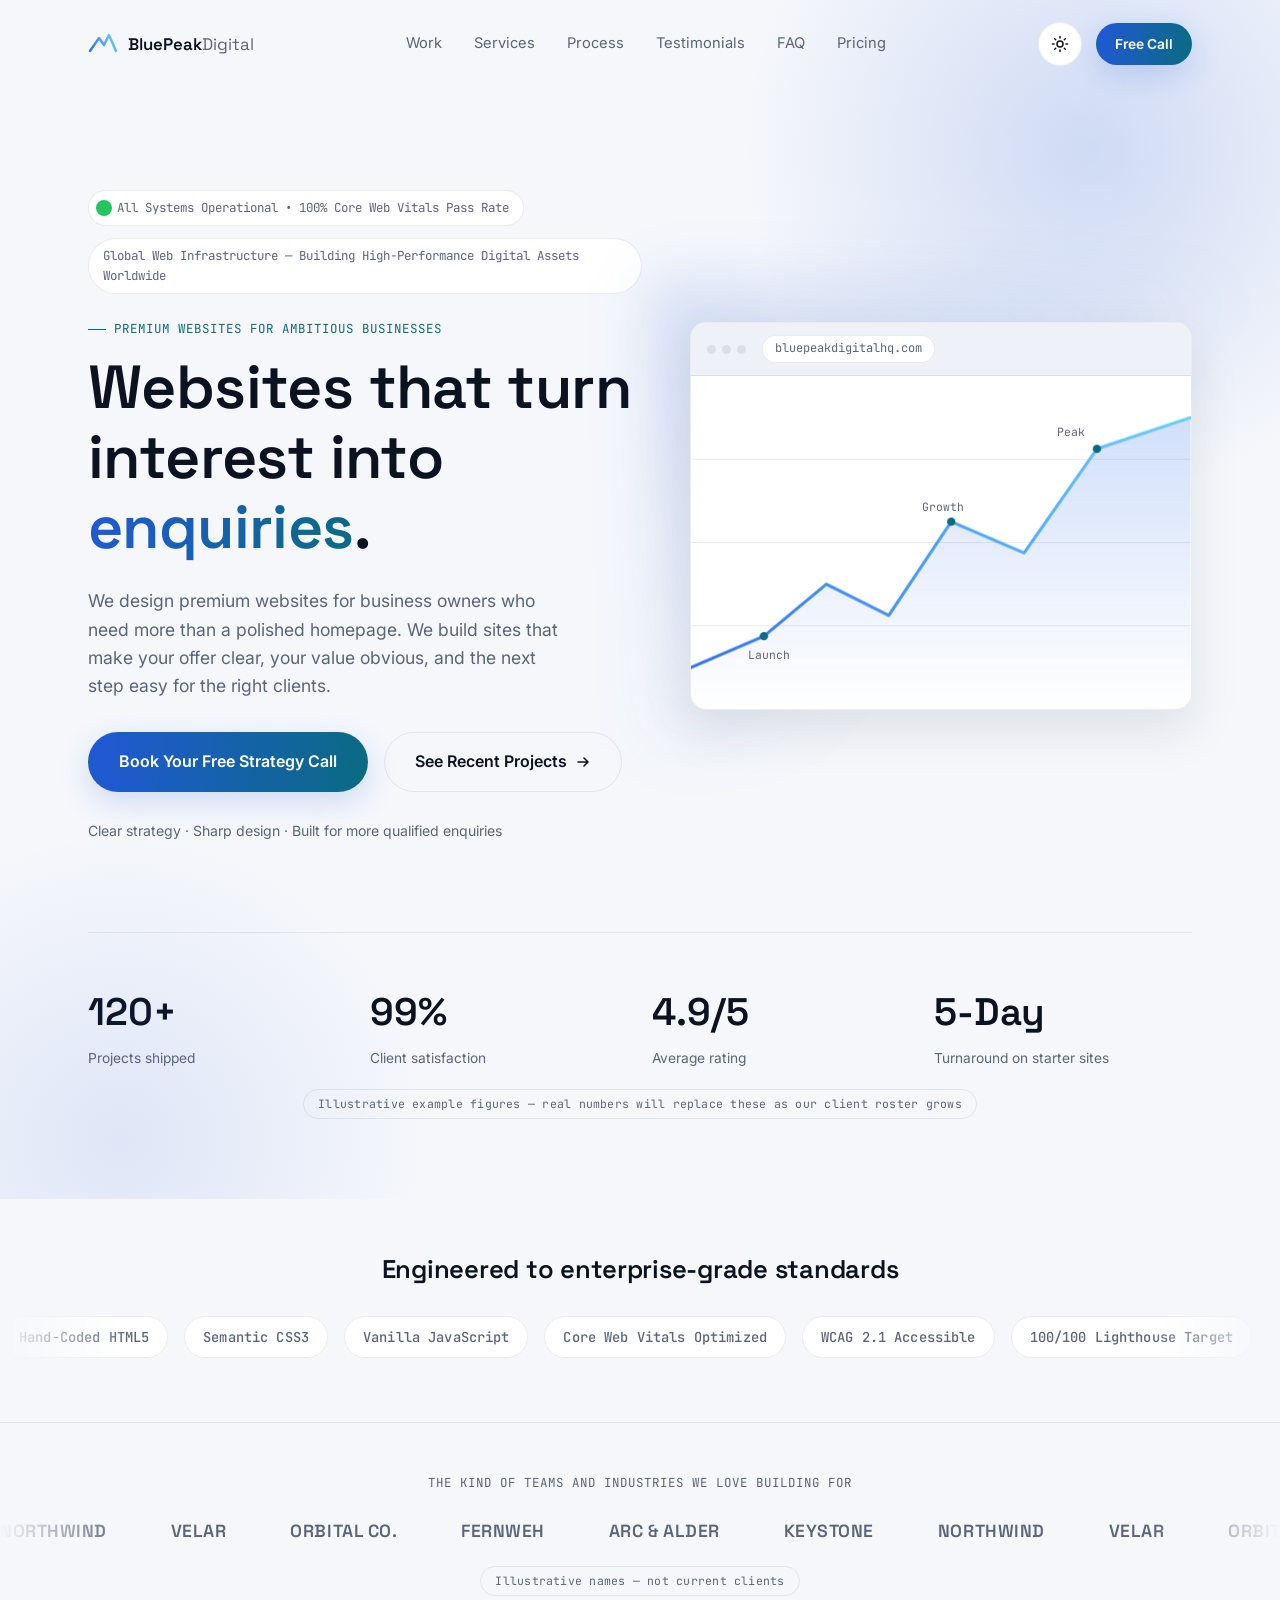
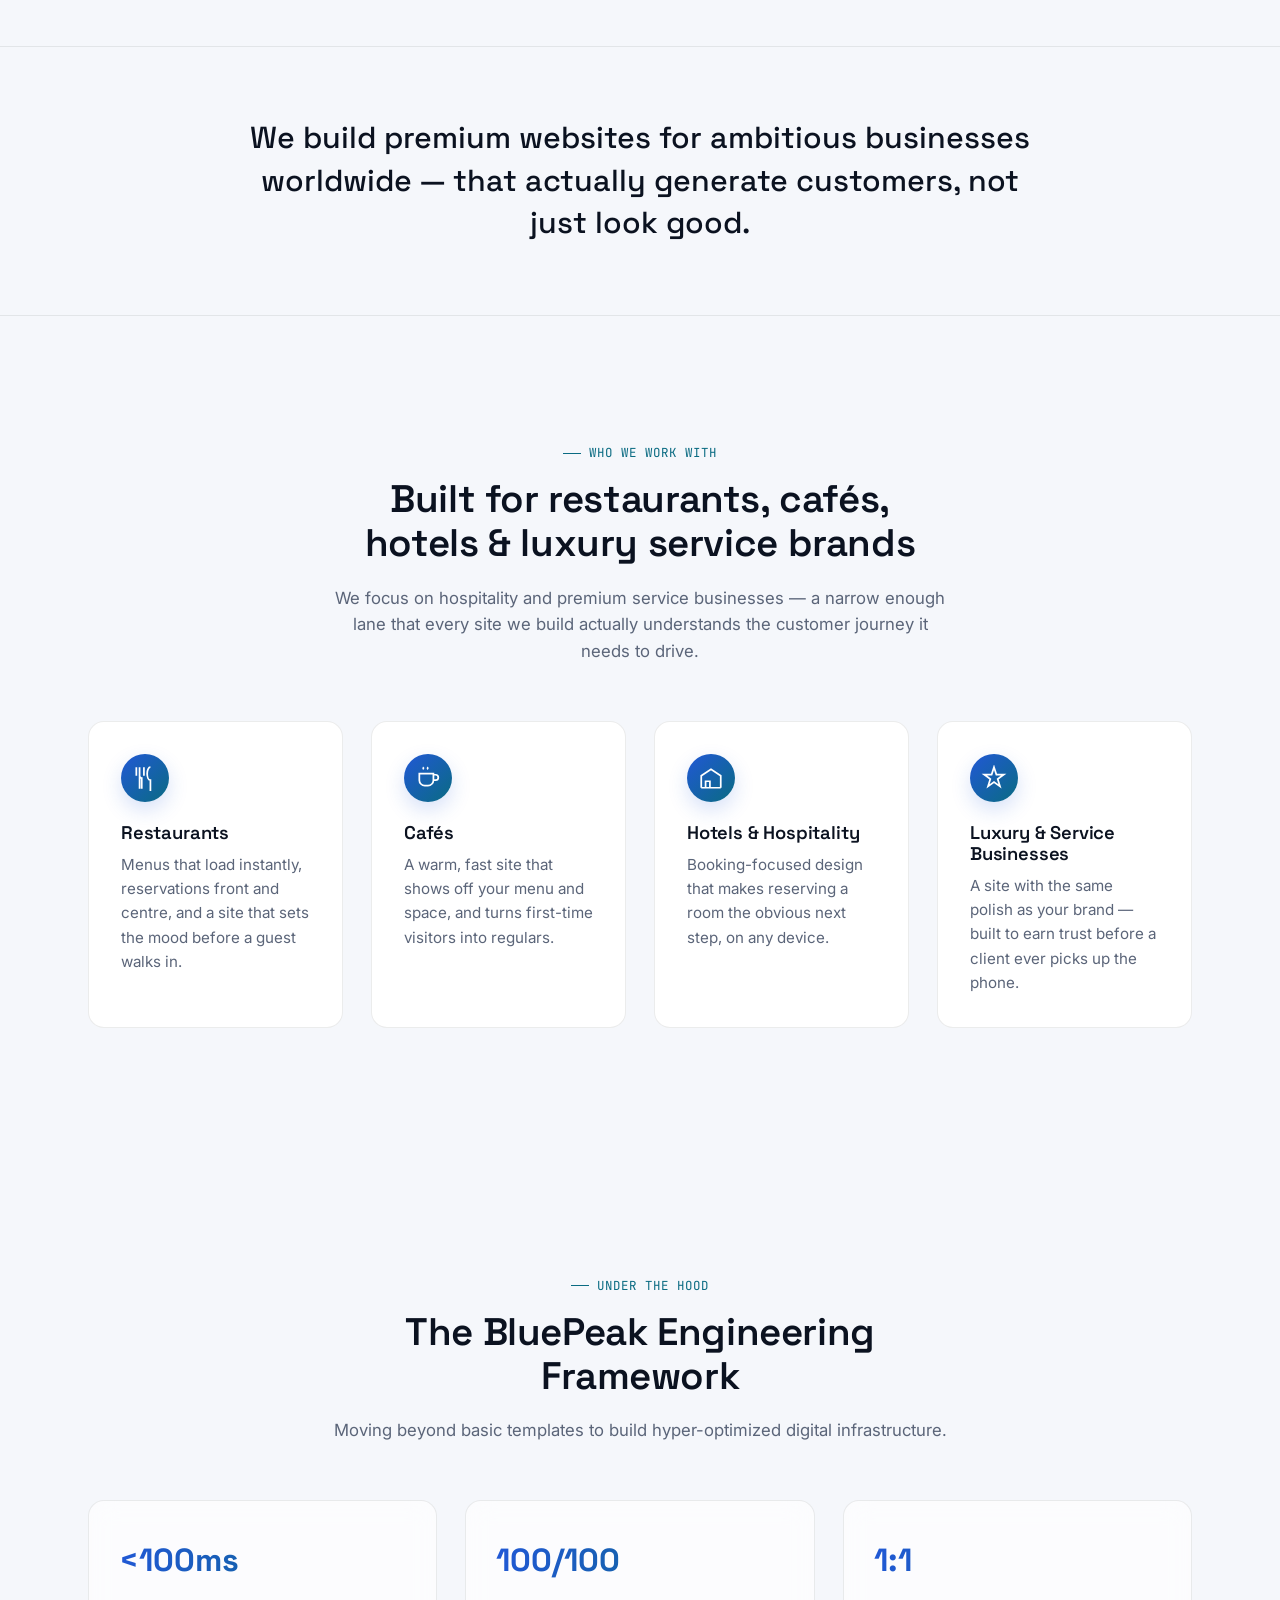
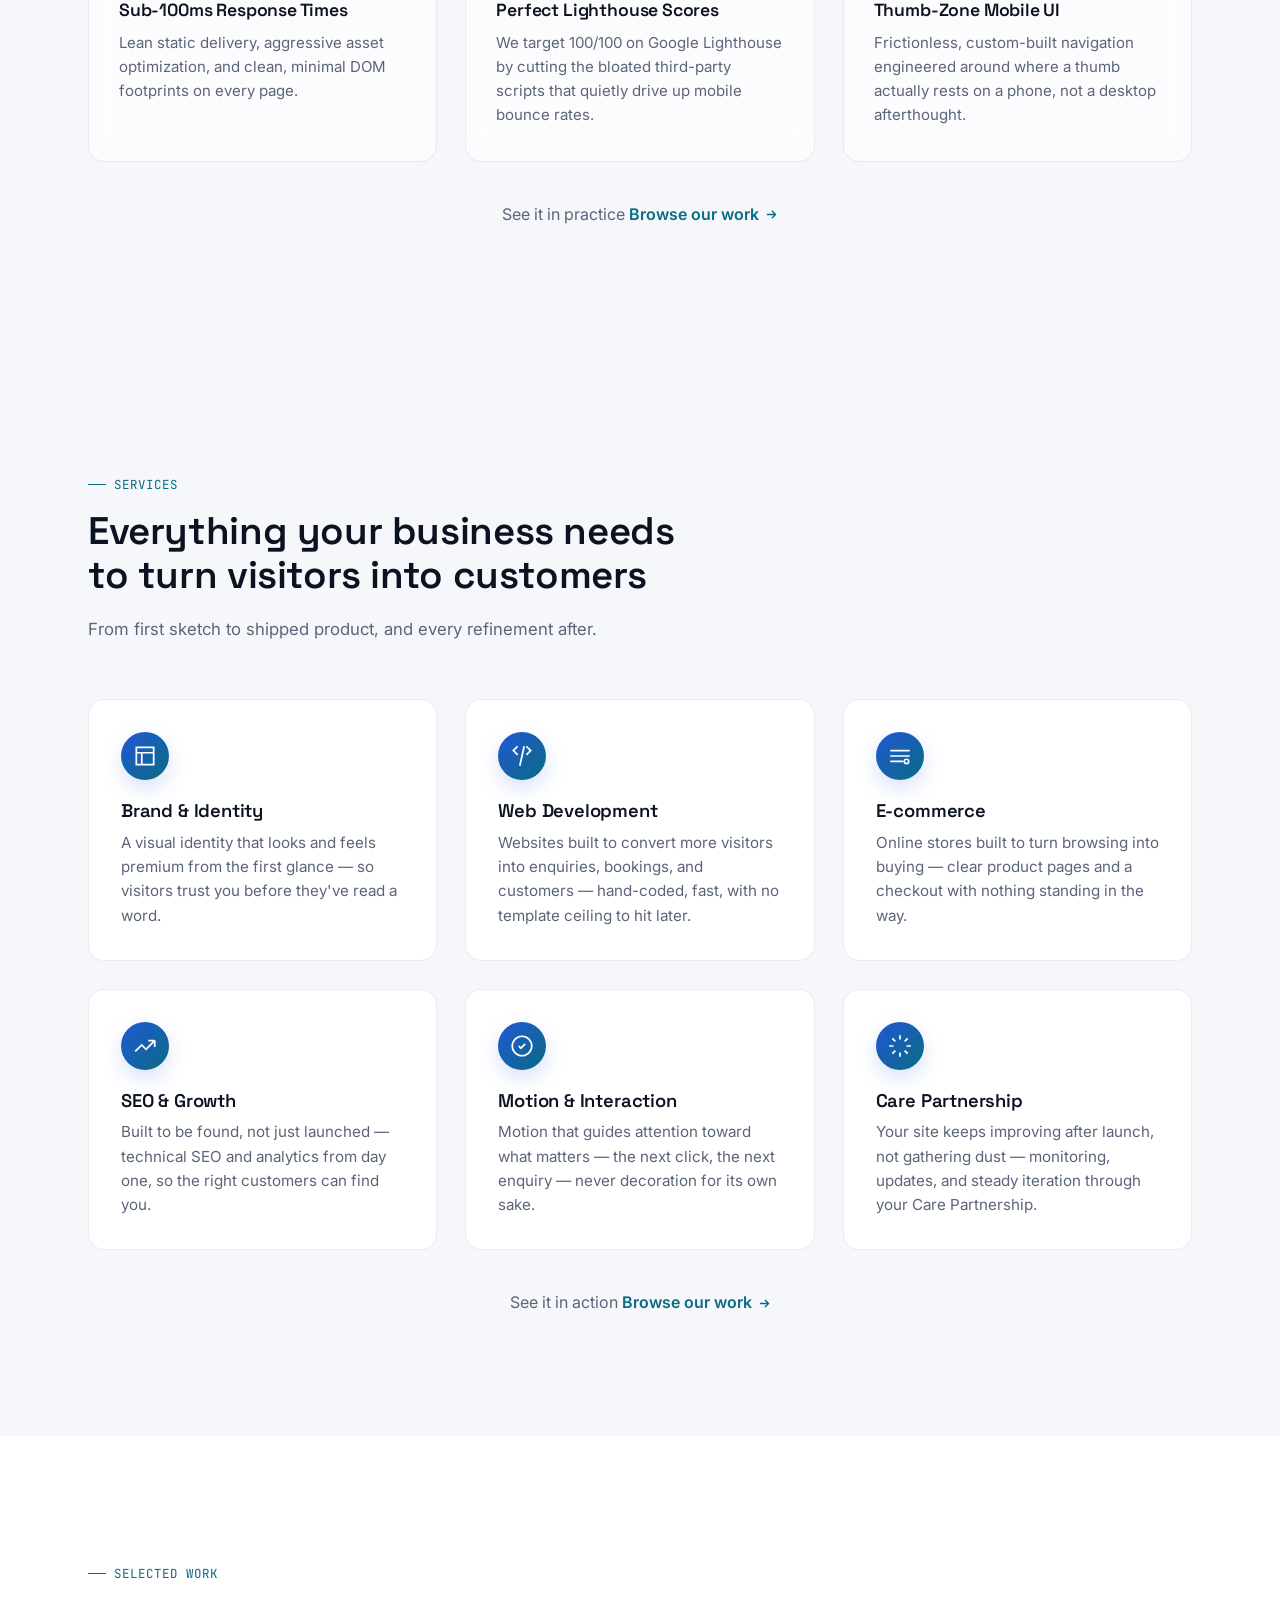
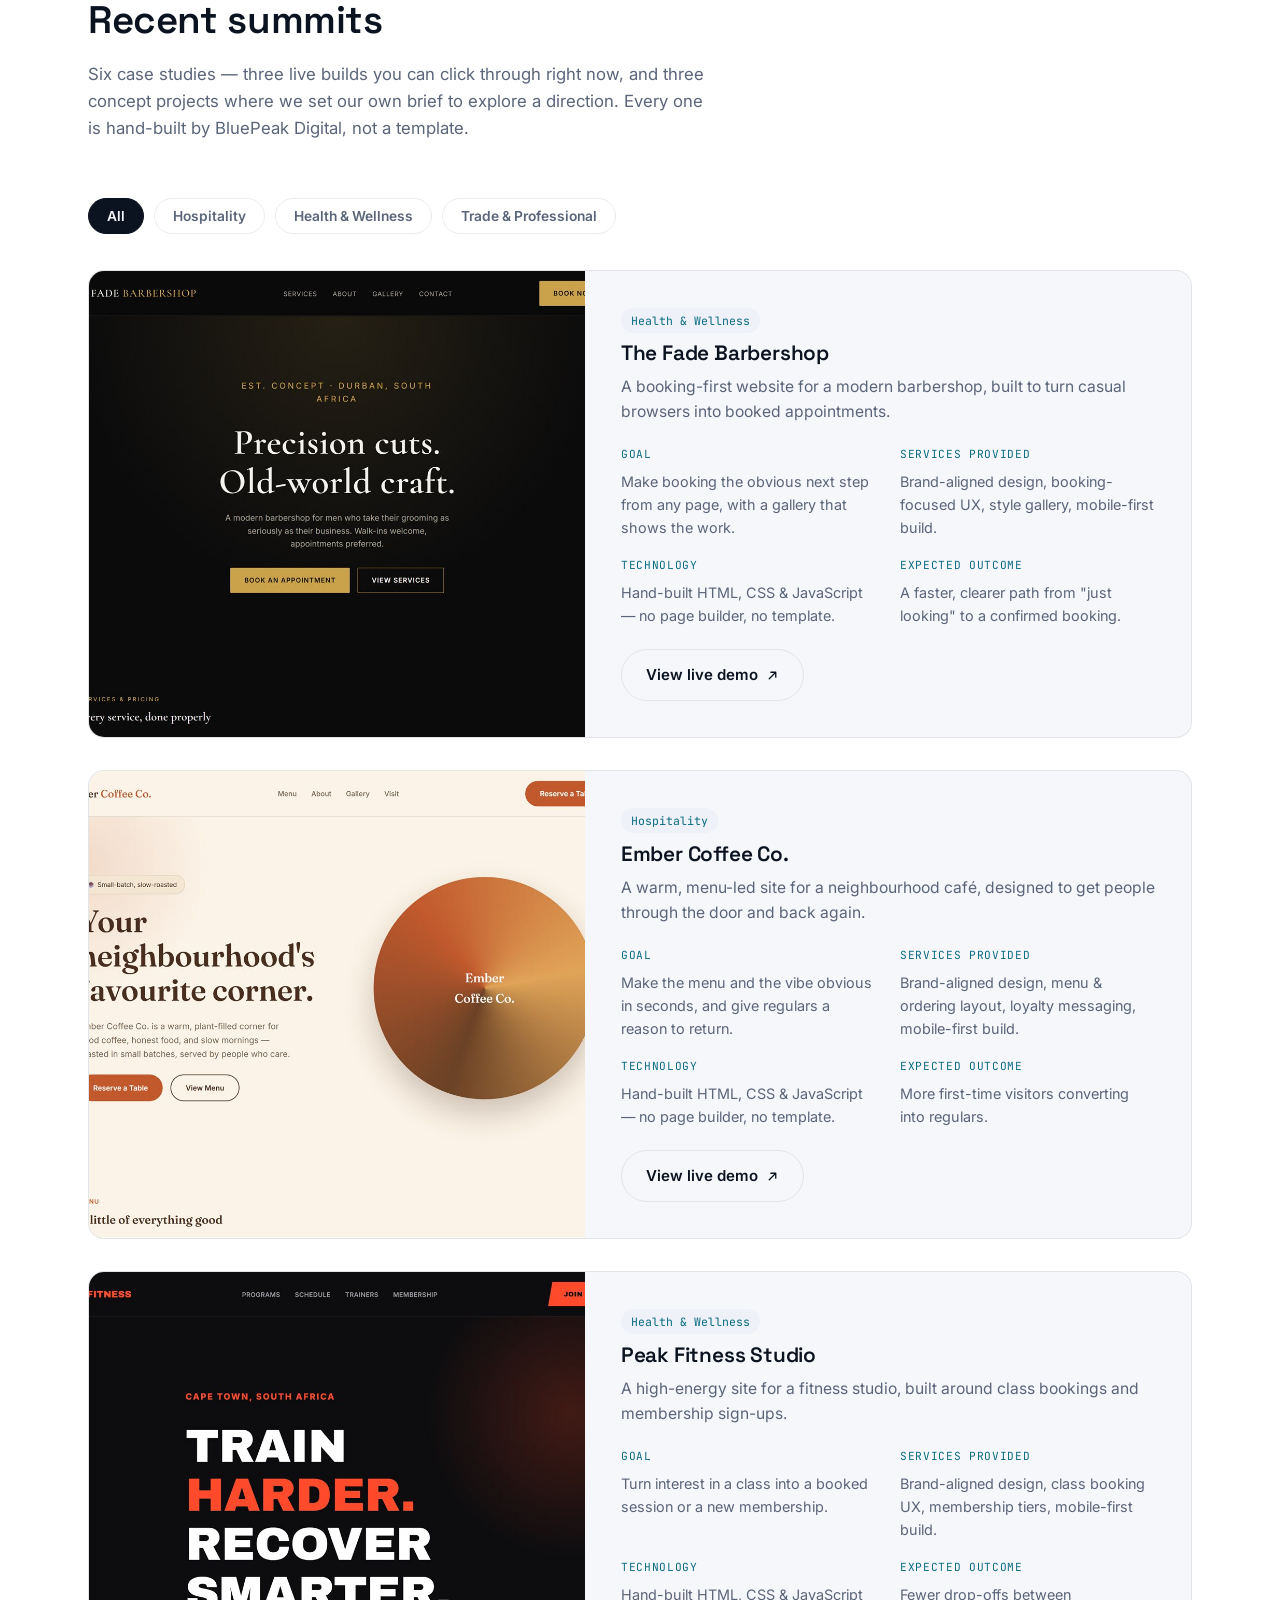
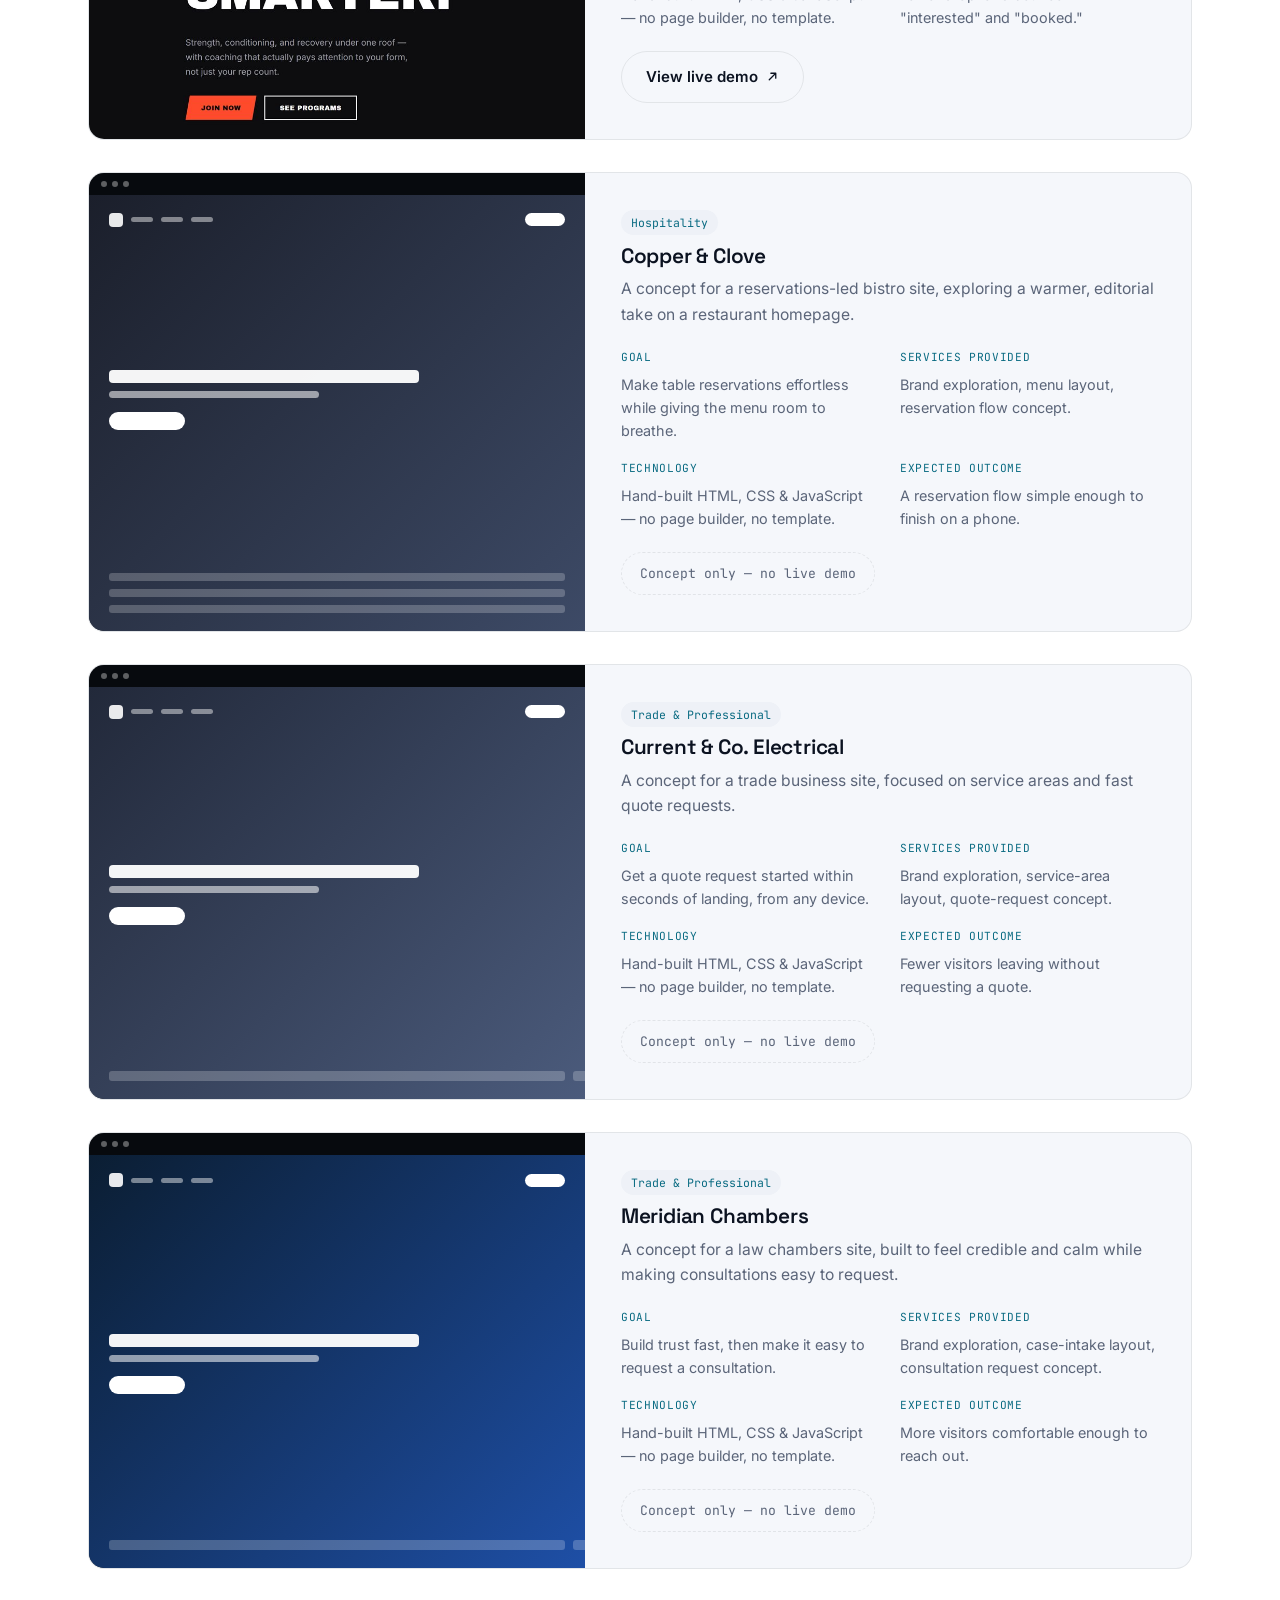
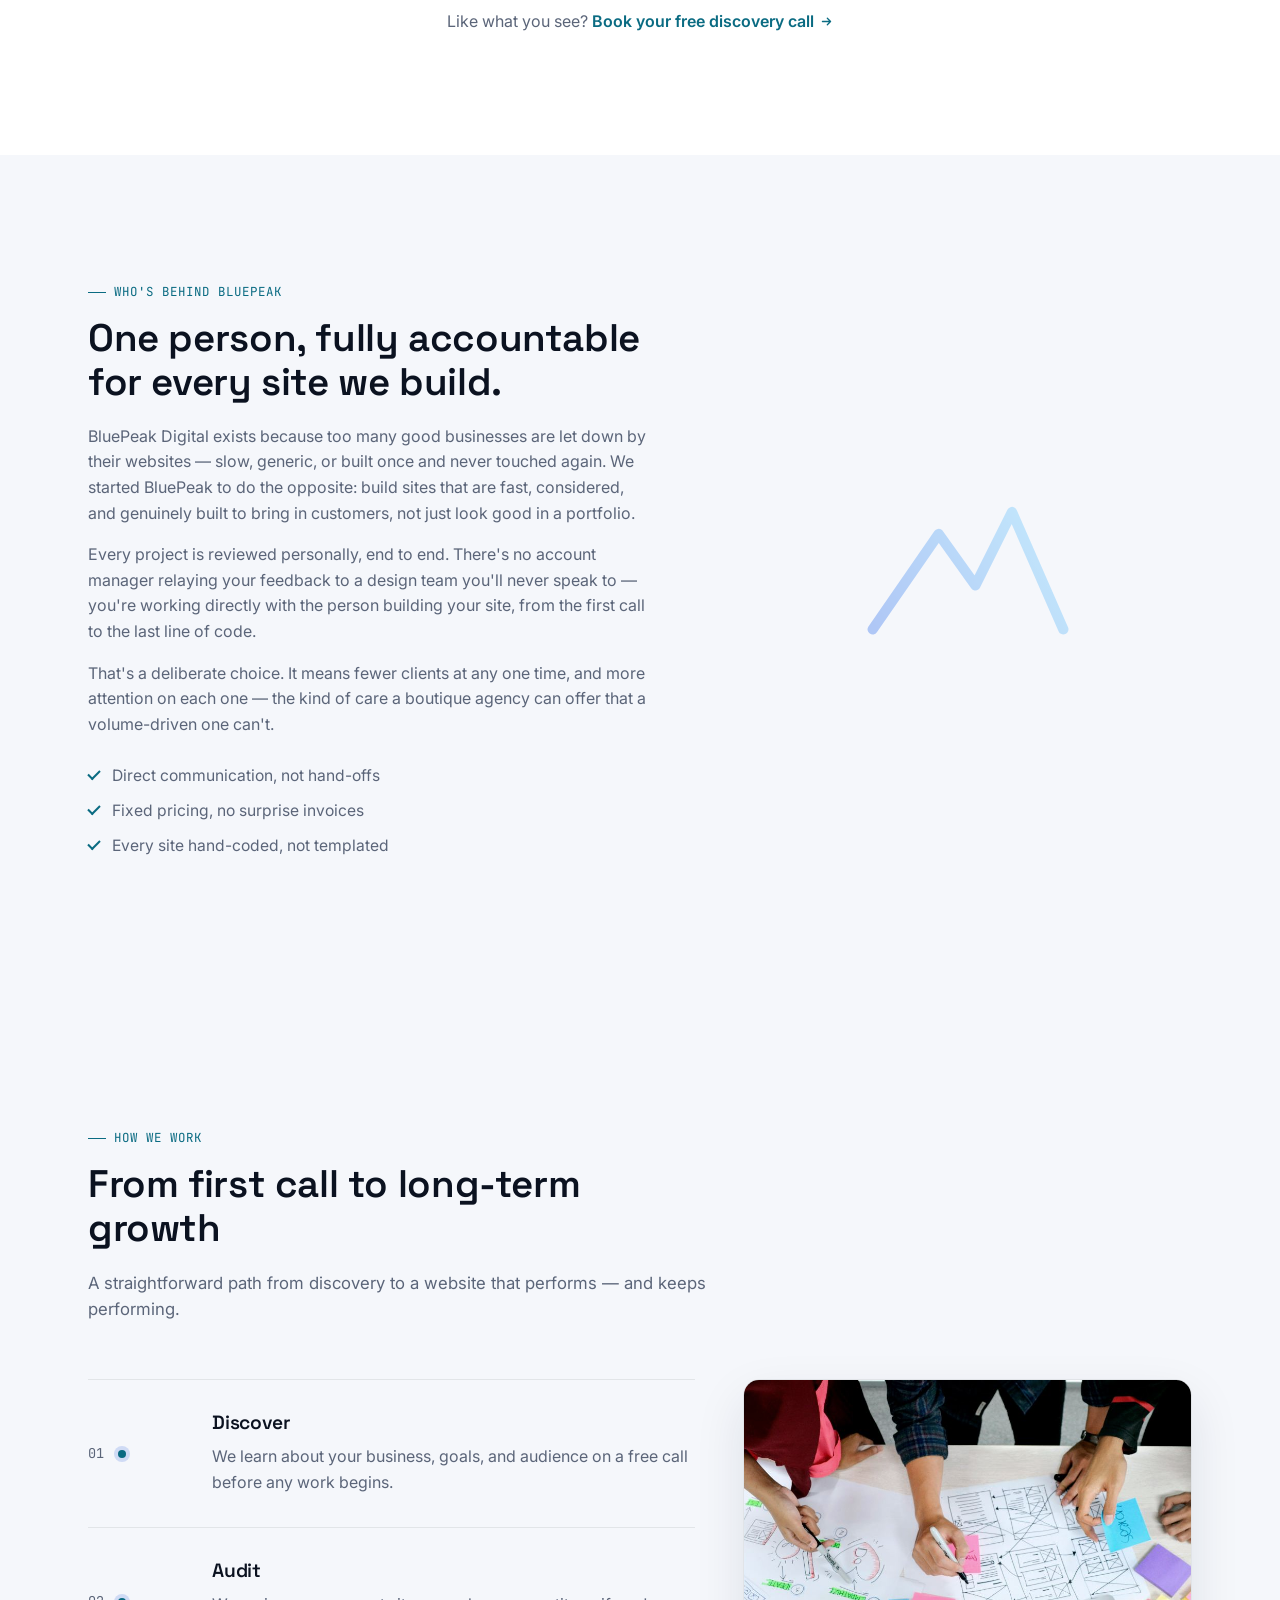
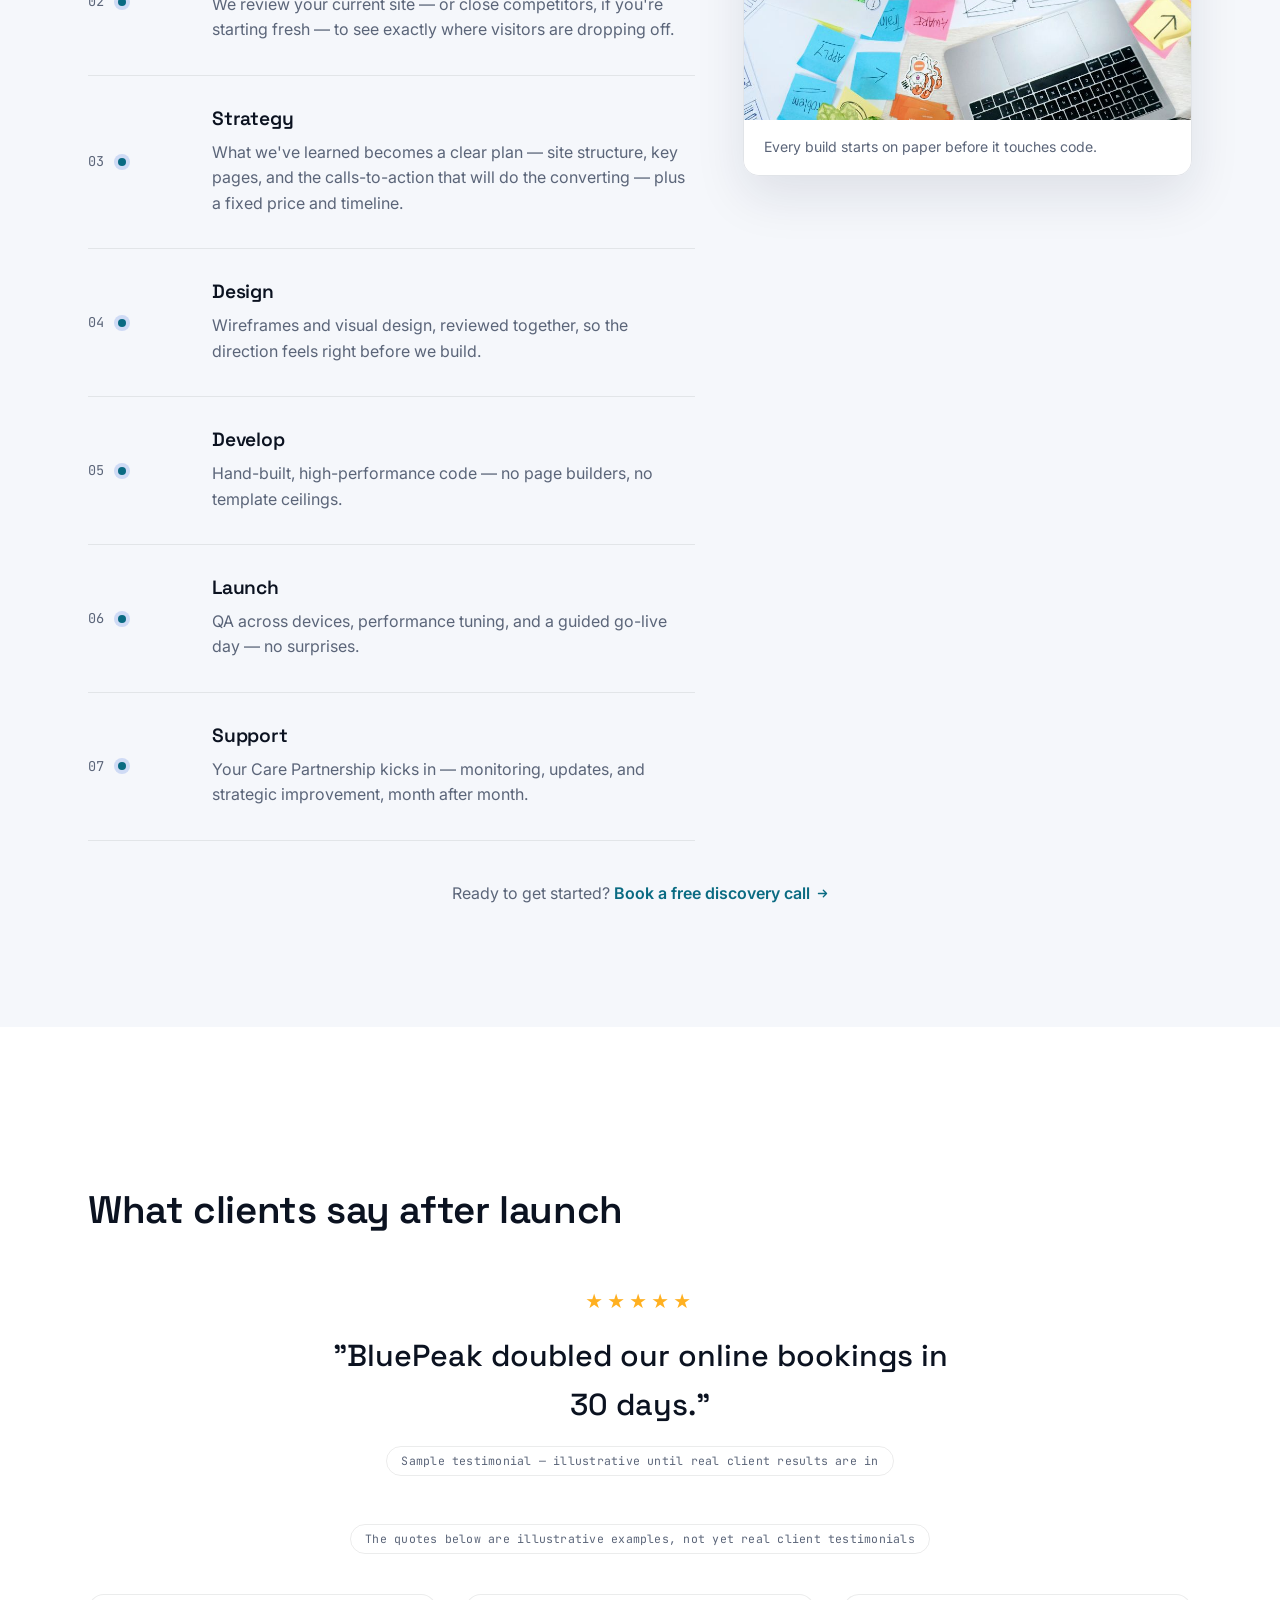
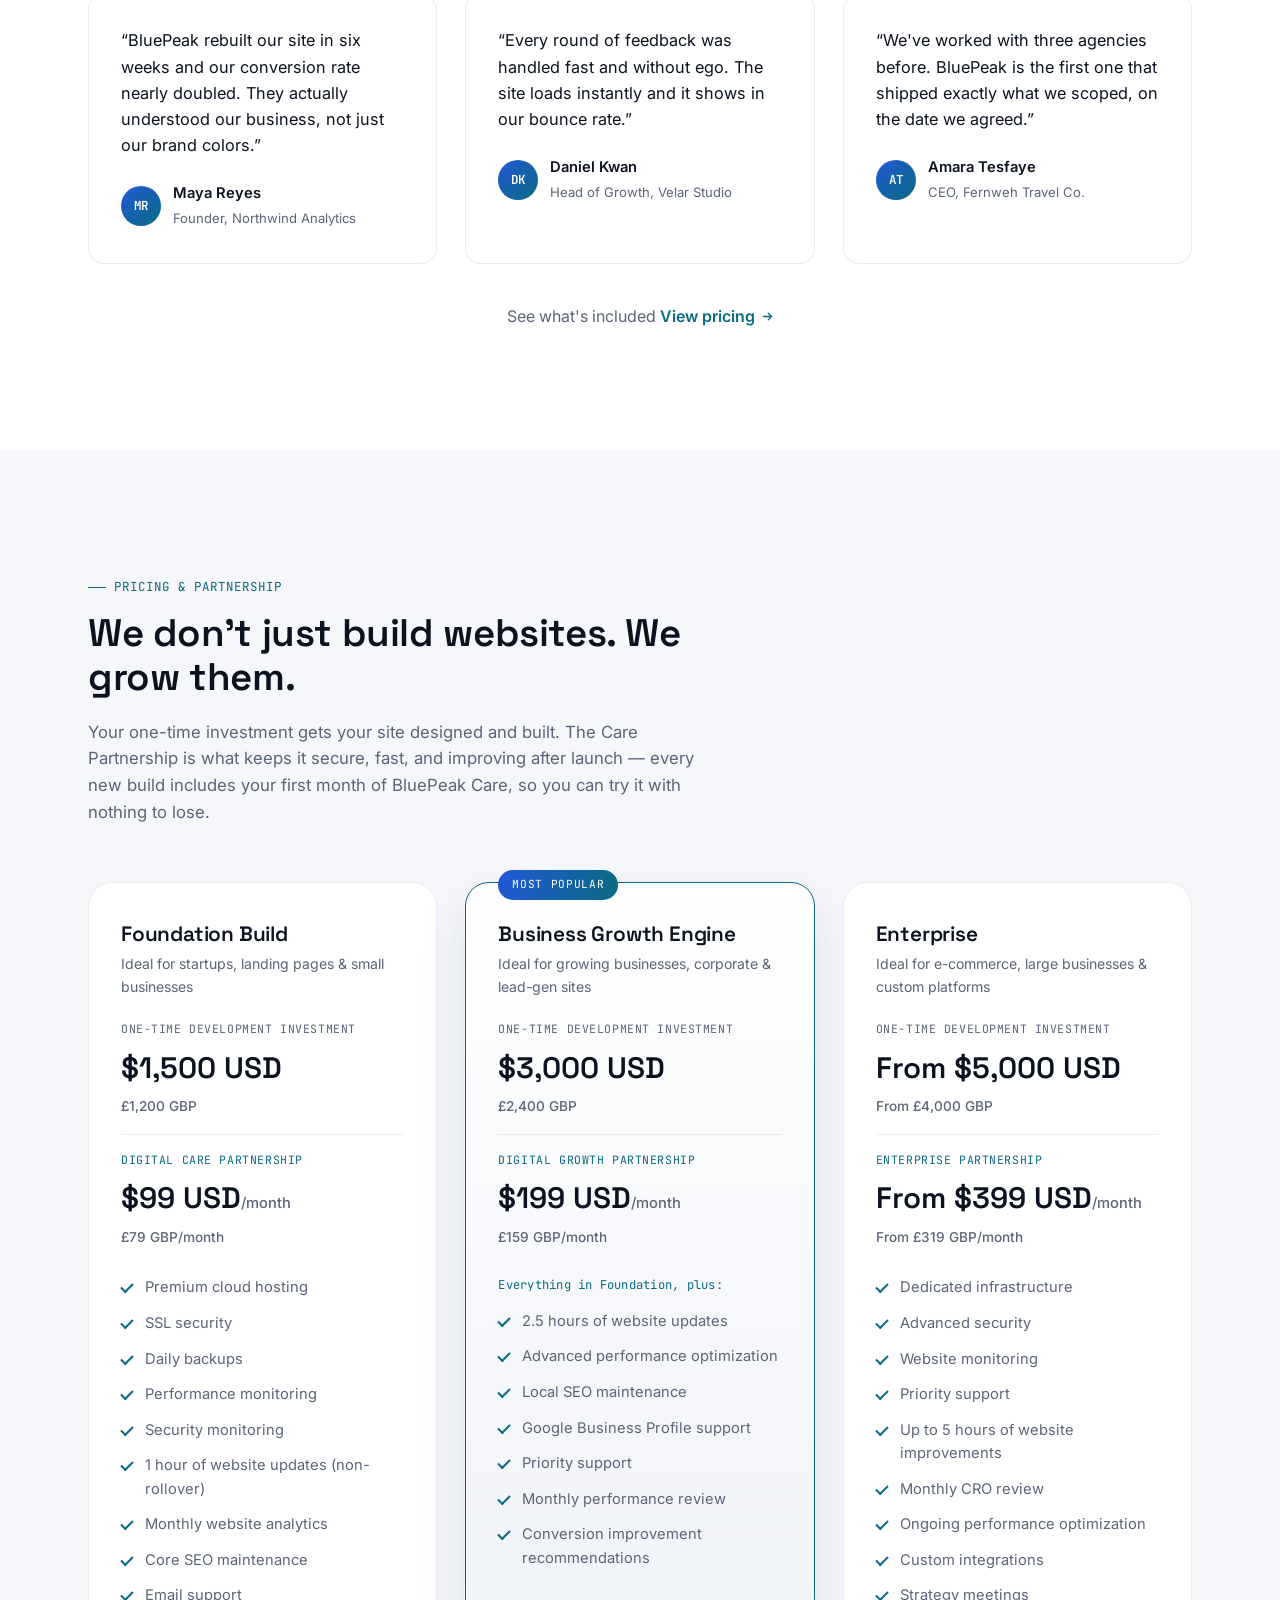
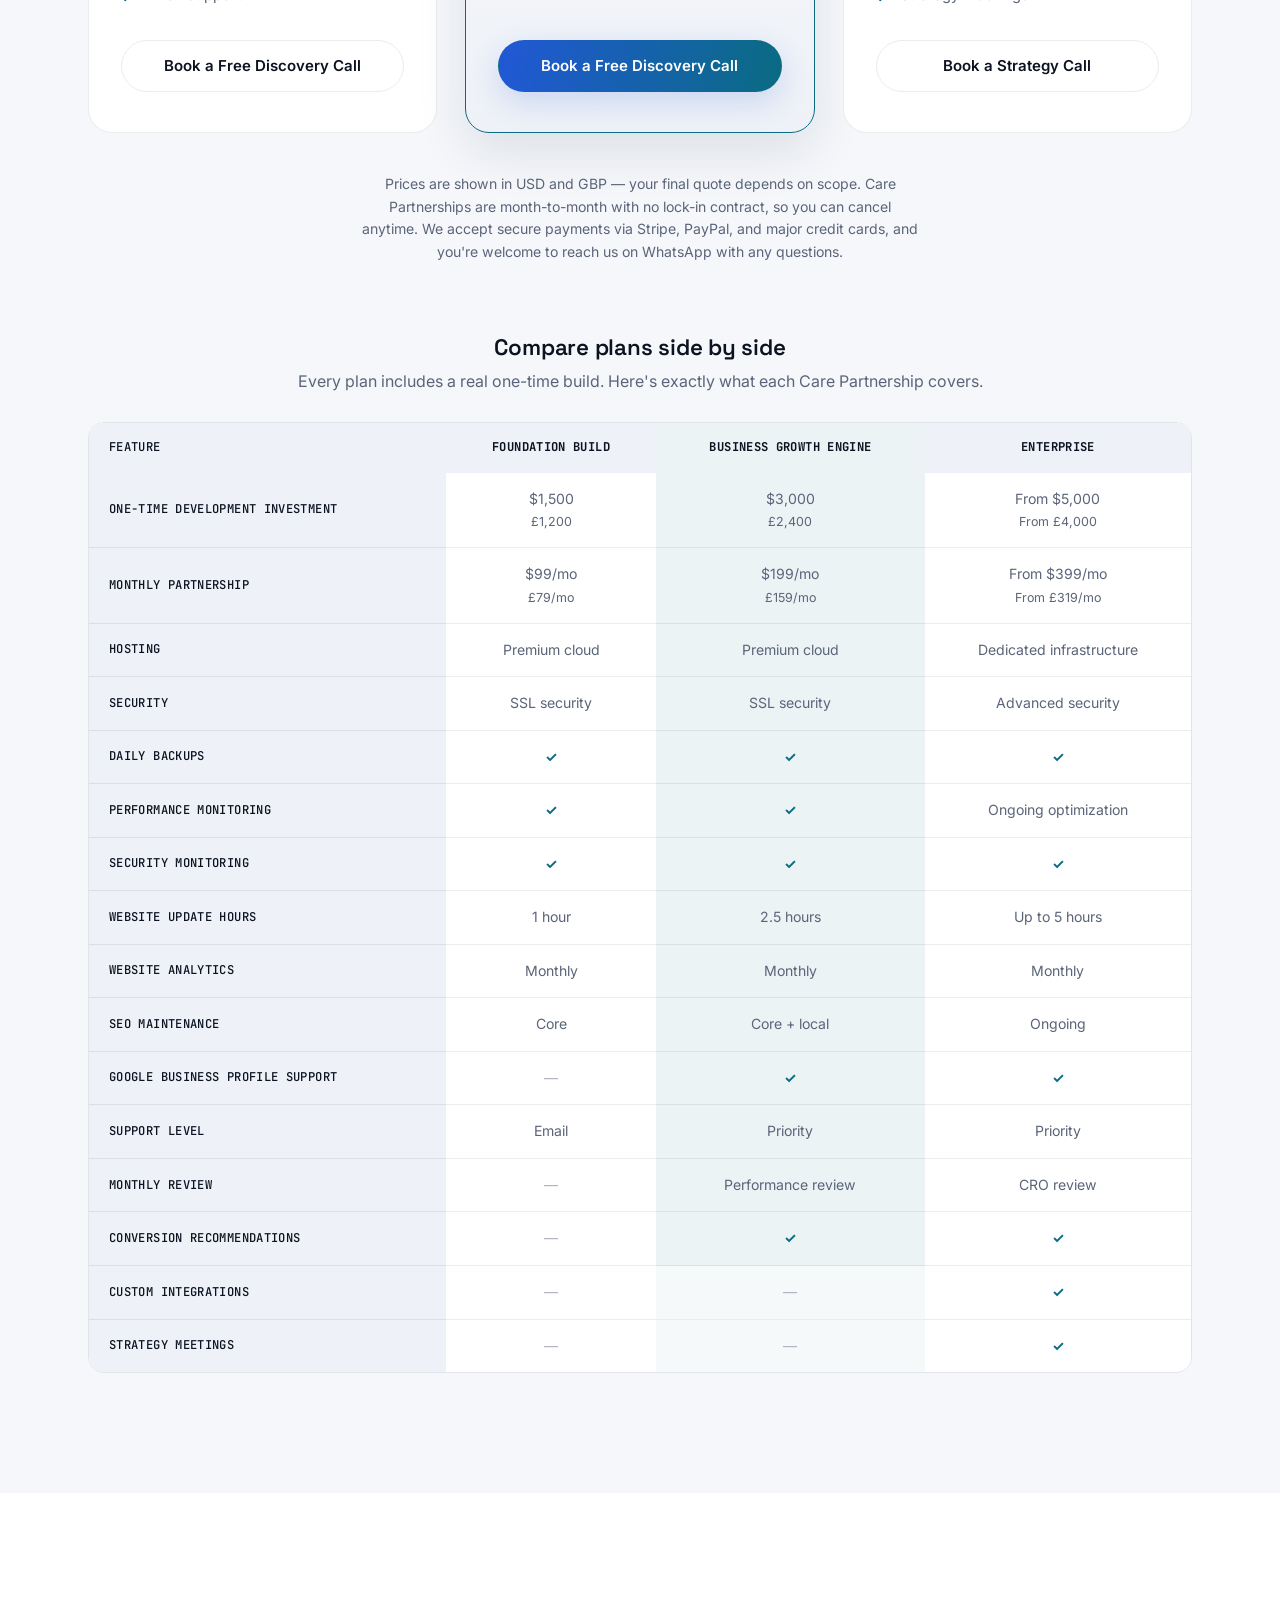
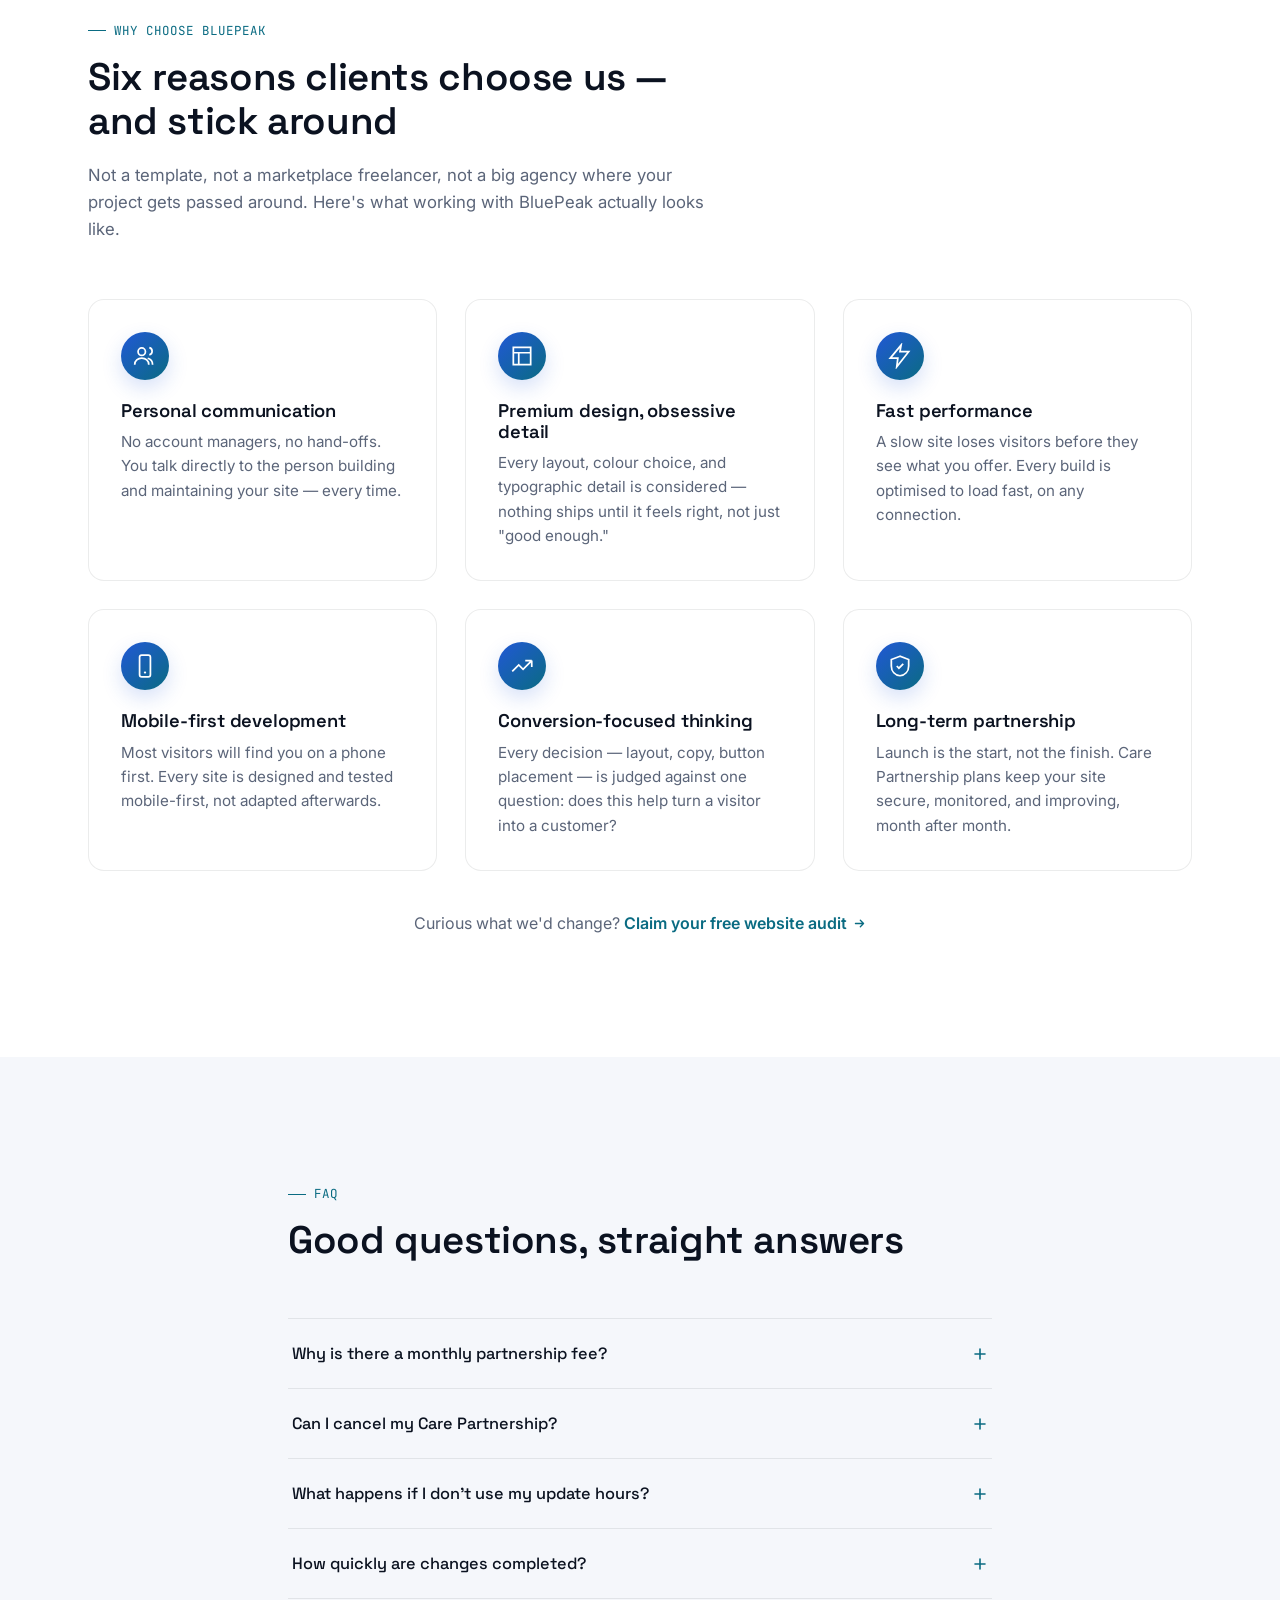
==== commit d9b8224f: "Rework hero copy to lead with lead-gen outcome Sharpen eyebrow, headline, subhead, CTA labels, and t" ====
--- a/index.html
+++ b/index.html
@@ -45,7 +45,7 @@
       "description": "Premium web design and development agency building fast, beautiful, high-converting websites for ambitious businesses worldwide.",
       "url": "https://bluepeakdigitalhq.com/",
       "telephone": "+27665667254",
-      "email": "hello@bluepeakdigitalhq.com",
+      "email": "bluepeakdigitalweb@gmail.com",
       "priceRange": "$1500–$5000+",
       "image": "https://bluepeakdigitalhq.com/assets/hero-abstract.jpg",
       "logo": "https://bluepeakdigitalhq.com/favicon.svg",
@@ -67,7 +67,7 @@
           "name": "Can I cancel my Care Partnership?",
           "acceptedAnswer": {
             "@type": "Answer",
-            "text": "Yes — there's no lock-in contract, and you can cancel anytime. The plan is designed to keep paying for itself in saved time, security, and steady improvements, not to lock you in."
+            "text": "Yes — there's no lock-in contract, and you can cancel anytime. Most clients stay because the plan keeps paying for itself in saved time, security, and steady improvements, not because they have to."
           }
         },
         {
@@ -156,28 +156,26 @@
   <section class="hero" id="hero">
     <div class="container hero-inner">
       <div class="hero-copy">
-        <p class="status-pill reveal"><span class="status-dot" aria-hidden="true"></span>All Systems Operational • Core Web Vitals Optimized</p>
+        <p class="status-pill reveal"><span class="status-dot" aria-hidden="true"></span>All Systems Operational • 100% Core Web Vitals Pass Rate</p>
         <p class="locale-badge reveal">Global Web Infrastructure — Building High-Performance Digital Assets Worldwide</p>
-        <p class="eyebrow reveal">Premium web design &amp; development agency</p>
+        <p class="eyebrow reveal">Premium websites for ambitious businesses</p>
         <h1 class="hero-title reveal">
-          Grow your business<br>
-          with a website built to <span class="text-gradient">convert</span>.
+          Websites that turn<br>
+          interest into <span class="text-gradient">enquiries</span>.
         </h1>
         <p class="hero-sub reveal">
-          BluePeak Digital designs and builds fast, beautiful websites for
-          ambitious businesses ready to grow online, anywhere in the world.
-          Strategy, design, and code, handled end-to-end, so your site
-          launches faster and keeps performing after it's live.
+          We design premium websites for business owners who need more than a polished homepage.
+          We build sites that make your offer clear, your value obvious, and the next step easy for the right clients.
         </p>
         <div class="hero-actions reveal">
-          <a href="#cta" class="btn btn-primary btn-lg">Book Your Free Discovery Call</a>
+          <a href="#cta" class="btn btn-primary btn-lg">Book Your Free Strategy Call</a>
           <a href="#work" class="btn btn-ghost btn-lg">
-            See our work
+            See Recent Projects
             <svg width="16" height="16" viewBox="0 0 16 16" fill="none" aria-hidden="true"><path d="M3 8h10M9 4l4 4-4 4" stroke="currentColor" stroke-width="1.6" stroke-linecap="round" stroke-linejoin="round"/></svg>
           </a>
         </div>
         <div class="hero-trust reveal">
-          <span>No lock-in contracts · Fixed-price quotes · Replies within 24 hours</span>
+          <span>Clear strategy · Sharp design · Built for more qualified enquiries</span>
         </div>
       </div>
 
@@ -219,6 +217,28 @@
         </div>
       </div>
     </div>
+
+    <div class="container">
+      <div class="stats-strip reveal">
+        <div class="stat">
+          <span class="stat-number" data-count="120" data-suffix="+">0</span>
+          <span class="stat-label">Projects shipped</span>
+        </div>
+        <div class="stat">
+          <span class="stat-number" data-count="99" data-suffix="%">0</span>
+          <span class="stat-label">Client satisfaction</span>
+        </div>
+        <div class="stat">
+          <span class="stat-number" data-count="4.9" data-decimal="1" data-suffix="/5">0</span>
+          <span class="stat-label">Average rating</span>
+        </div>
+        <div class="stat">
+          <span class="stat-number" data-count="5" data-suffix="-Day">0</span>
+          <span class="stat-label">Turnaround on starter sites</span>
+        </div>
+      </div>
+      <p class="stats-disclosure reveal"><span class="sample-badge">Illustrative example figures — real numbers will replace these as our client roster grows</span></p>
+    </div>
   </section>
 
   <!-- ============ BUILD STANDARDS TICKER ============ -->
@@ -232,6 +252,18 @@
         <span>Hand-Coded HTML5</span><span>Semantic CSS3</span><span>Vanilla JavaScript</span><span>Core Web Vitals Optimized</span><span>WCAG 2.1 Accessible</span><span>100/100 Lighthouse Target</span><span>SSL/TLS Encrypted</span><span>Formspree Secure Forms</span>
       </div>
     </div>
+  </section>
+
+  <!-- ============ LOGO MARQUEE ============ -->
+  <section class="marquee-section" aria-label="The kind of teams we build for">
+    <p class="marquee-caption">The kind of teams and industries we love building for</p>
+    <div class="marquee">
+      <div class="marquee-track" aria-hidden="true">
+        <span>NORTHWIND</span><span>VELAR</span><span>ORBITAL CO.</span><span>FERNWEH</span><span>ARC &amp; ALDER</span><span>KEYSTONE</span>
+        <span>NORTHWIND</span><span>VELAR</span><span>ORBITAL CO.</span><span>FERNWEH</span><span>ARC &amp; ALDER</span><span>KEYSTONE</span>
+      </div>
+    </div>
+    <p class="marquee-disclosure"><span class="sample-badge">Illustrative names — not current clients</span></p>
   </section>
 
   <!-- ============ POSITIONING STATEMENT ============ -->
@@ -246,40 +278,40 @@
     <div class="container">
       <div class="section-head reveal" style="margin-left:auto;margin-right:auto;text-align:center;">
         <p class="eyebrow reveal" style="justify-content:center;">Who we work with</p>
-        <h2 class="section-title reveal">Built for ambitious service businesses &amp; premium brands</h2>
-        <p class="section-sub reveal" style="margin-left:auto;margin-right:auto;">We focus on businesses that compete on trust and first impressions — construction and trade professionals, professional services, hospitality, and luxury service brands — so every site we build actually understands the customer journey it needs to drive.</p>
+        <h2 class="section-title reveal">Built for restaurants, cafés, hotels &amp; luxury service brands</h2>
+        <p class="section-sub reveal" style="margin-left:auto;margin-right:auto;">We focus on hospitality and premium service businesses — a narrow enough lane that every site we build actually understands the customer journey it needs to drive.</p>
       </div>
 
       <div class="grid grid-4">
         <article class="card service-card reveal">
           <div class="card-icon">
-            <svg width="26" height="26" viewBox="0 0 24 24" fill="none" stroke="currentColor" stroke-width="1.6" aria-hidden="true"><path d="M2 18h20M4 18a8 8 0 0 1 16 0Z"/><rect x="9.5" y="3" width="5" height="3" rx="1"/><path d="M12 6v2.5"/></svg>
-          </div>
-          <h3>Construction &amp; Trades</h3>
-          <p>Fast quote requests, project galleries, and a site that looks as sharp as the work you deliver on site.</p>
-        </article>
-
-        <article class="card service-card reveal">
-          <div class="card-icon">
-            <svg width="26" height="26" viewBox="0 0 24 24" fill="none" stroke="currentColor" stroke-width="1.6" aria-hidden="true"><rect x="3" y="7" width="18" height="13" rx="2"/><path d="M8 7V5a2 2 0 0 1 2-2h4a2 2 0 0 1 2 2v2"/><path d="M3 13h18"/></svg>
-          </div>
-          <h3>Professional Services</h3>
-          <p>A site that builds credibility before the first call, with a clear, obvious path to booking a consultation.</p>
+            <svg width="26" height="26" viewBox="0 0 24 24" fill="none" stroke="currentColor" stroke-width="1.6" aria-hidden="true"><path d="M7 2v8a2 2 0 0 0 2 2v10M7 2v20M11 2v8M4 2v8"/><path d="M17 2c-1.7 0-3 2.7-3 6s1.3 6 3 6v10"/></svg>
+          </div>
+          <h3>Restaurants</h3>
+          <p>Menus that load instantly, reservations front and centre, and a site that sets the mood before a guest walks in.</p>
+        </article>
+
+        <article class="card service-card reveal">
+          <div class="card-icon">
+            <svg width="26" height="26" viewBox="0 0 24 24" fill="none" stroke="currentColor" stroke-width="1.6" aria-hidden="true"><path d="M4 8h13v6a5 5 0 0 1-5 5H9a5 5 0 0 1-5-5V8Z"/><path d="M17 9h2a2.5 2.5 0 0 1 0 5h-2M8 2c-.6.7-.6 1.3 0 2M12 2c-.6.7-.6 1.3 0 2"/></svg>
+          </div>
+          <h3>Cafés</h3>
+          <p>A warm, fast site that shows off your menu and space, and turns first-time visitors into regulars.</p>
         </article>
 
         <article class="card service-card reveal">
           <div class="card-icon">
             <svg width="26" height="26" viewBox="0 0 24 24" fill="none" stroke="currentColor" stroke-width="1.6" aria-hidden="true"><path d="M3 21V10l9-6 9 6v11"/><path d="M3 21h18M7 21v-6h4v6"/></svg>
           </div>
-          <h3>Hospitality</h3>
-          <p>Menus, bookings, and reservations built to load instantly and set the mood before a guest walks in.</p>
+          <h3>Hotels &amp; Hospitality</h3>
+          <p>Booking-focused design that makes reserving a room the obvious next step, on any device.</p>
         </article>
 
         <article class="card service-card reveal">
           <div class="card-icon">
             <svg width="26" height="26" viewBox="0 0 24 24" fill="none" stroke="currentColor" stroke-width="1.6" aria-hidden="true"><path d="M12 2l2.2 6.8H21l-5.6 4.1 2.1 6.8L12 15.8l-5.5 3.9 2.1-6.8L3 8.8h6.8Z"/></svg>
           </div>
-          <h3>Luxury &amp; Service Brands</h3>
+          <h3>Luxury &amp; Service Businesses</h3>
           <p>A site with the same polish as your brand — built to earn trust before a client ever picks up the phone.</p>
         </article>
       </div>
@@ -298,13 +330,13 @@
       <div class="grid grid-3 framework-grid">
         <article class="framework-card reveal">
           <span class="framework-metric text-gradient">&lt;100ms</span>
-          <h3>Sub-100ms Response Targets</h3>
+          <h3>Sub-100ms Response Times</h3>
           <p>Lean static delivery, aggressive asset optimization, and clean, minimal DOM footprints on every page.</p>
         </article>
 
         <article class="framework-card reveal">
           <span class="framework-metric text-gradient">100/100</span>
-          <h3>100/100 Lighthouse Target</h3>
+          <h3>Perfect Lighthouse Scores</h3>
           <p>We target 100/100 on Google Lighthouse by cutting the bloated third-party scripts that quietly drive up mobile bounce rates.</p>
         </article>
 
@@ -386,8 +418,8 @@
   <section class="section section-alt" id="work">
     <div class="container">
       <div class="section-head">
-        <p class="eyebrow reveal">Portfolio</p>
-        <h2 class="section-title reveal">Selected work</h2>
+        <p class="eyebrow reveal">Selected work</p>
+        <h2 class="section-title reveal">Recent summits</h2>
         <p class="section-sub reveal">Six case studies — three live builds you can click through right now, and three concept projects where we set our own brief to explore a direction. Every one is hand-built by BluePeak Digital, not a template.</p>
       </div>
 
@@ -767,9 +799,51 @@
   <section class="section section-alt" id="testimonials">
     <div class="container">
       <div class="section-head">
-        <p class="eyebrow reveal">Proof</p>
-        <h2 class="section-title reveal">Proof of our work</h2>
-        <p class="section-sub reveal">We're building our first client portfolio. Until then, explore the websites and concepts we've built to demonstrate our approach to design, performance and conversion.</p>
+        <p class="eyebrow reveal">Testimonials</p>
+        <h2 class="section-title reveal">What clients say after launch</h2>
+      </div>
+
+      <blockquote class="featured-testimonial reveal">
+        <span class="stars" aria-hidden="true">★★★★★</span>
+        <p>"BluePeak doubled our online bookings in 30 days."</p>
+        <span class="sample-badge">Sample testimonial — illustrative until real client results are in</span>
+      </blockquote>
+
+      <p class="testimonials-disclosure reveal"><span class="sample-badge">The quotes below are illustrative examples, not yet real client testimonials</span></p>
+
+      <div class="grid grid-3">
+        <blockquote class="testimonial-card reveal">
+          <p>&ldquo;BluePeak rebuilt our site in six weeks and our conversion rate nearly doubled. They actually understood our business, not just our brand colors.&rdquo;</p>
+          <footer>
+            <span class="avatar" aria-hidden="true">MR</span>
+            <div>
+              <cite>Maya Reyes</cite>
+              <span class="role">Founder, Northwind Analytics</span>
+            </div>
+          </footer>
+        </blockquote>
+
+        <blockquote class="testimonial-card reveal">
+          <p>&ldquo;Every round of feedback was handled fast and without ego. The site loads instantly and it shows in our bounce rate.&rdquo;</p>
+          <footer>
+            <span class="avatar" aria-hidden="true">DK</span>
+            <div>
+              <cite>Daniel Kwan</cite>
+              <span class="role">Head of Growth, Velar Studio</span>
+            </div>
+          </footer>
+        </blockquote>
+
+        <blockquote class="testimonial-card reveal">
+          <p>&ldquo;We've worked with three agencies before. BluePeak is the first one that shipped exactly what we scoped, on the date we agreed.&rdquo;</p>
+          <footer>
+            <span class="avatar" aria-hidden="true">AT</span>
+            <div>
+              <cite>Amara Tesfaye</cite>
+              <span class="role">CEO, Fernweh Travel Co.</span>
+            </div>
+          </footer>
+        </blockquote>
       </div>
 
       <p class="section-cta reveal">See what's included <a href="#pricing">View pricing <svg width="13" height="13" viewBox="0 0 16 16" fill="none" aria-hidden="true"><path d="M3 8h10M9 4l4 4-4 4" stroke="currentColor" stroke-width="1.6" stroke-linecap="round" stroke-linejoin="round"/></svg></a></p>
@@ -1016,7 +1090,7 @@
     <div class="container">
       <div class="section-head">
         <p class="eyebrow reveal">Why choose BluePeak</p>
-        <h2 class="section-title reveal">Six reasons businesses choose BluePeak</h2>
+        <h2 class="section-title reveal">Six reasons clients choose us — and stick around</h2>
         <p class="section-sub reveal">Not a template, not a marketplace freelancer, not a big agency where your project gets passed around. Here's what working with BluePeak actually looks like.</p>
       </div>
 
@@ -1099,7 +1173,7 @@
             <svg width="16" height="16" viewBox="0 0 16 16" fill="none" aria-hidden="true"><path d="M3 8h10M8 3v10" stroke="currentColor" stroke-width="1.6" stroke-linecap="round"/></svg>
           </button>
           <div class="accordion-panel" id="faq-panel-2" role="region" aria-labelledby="faq-trigger-2">
-            <p>Yes — there's no lock-in contract, and you can cancel anytime. The plan is designed to keep paying for itself in saved time, security, and steady improvements, not to lock you in.</p>
+            <p>Yes — there's no lock-in contract, and you can cancel anytime. Most clients stay because the plan keeps paying for itself in saved time, security, and steady improvements, not because they have to.</p>
           </div>
         </div>
 
@@ -1165,7 +1239,7 @@
 
       <div class="guarantee-card reveal">
         <span class="guarantee-badge">Performance guarantee</span>
-        <p class="guarantee-text"><strong>The BluePeak Performance Guarantee:</strong> we do not build slow websites. If your new custom deployment doesn't score 90+ for mobile performance on Google Lighthouse within 30 days of launch, we'll keep optimizing it at no additional cost until it does — provided the shortfall isn't caused by factors outside our control, like third-party scripts, client-supplied media, or hosting we don't manage. No excuses, just results.</p>
+        <p class="guarantee-text"><strong>The BluePeak Performance Guarantee:</strong> we do not build slow websites. If your new custom deployment doesn't score 90+ for mobile performance on Google Lighthouse within 30 days of launch, our team will keep optimizing it at no additional cost until it does — provided the shortfall isn't caused by factors outside our control, like third-party scripts, client-supplied media, or hosting we don't manage. No excuses, just results.</p>
       </div>
 
       <form class="cta-form reveal" id="ctaForm" action="https://formspree.io/f/mrewvwdj" method="POST">
@@ -1199,9 +1273,9 @@
           <svg width="18" height="18" viewBox="0 0 24 24" fill="none" stroke="currentColor" stroke-width="1.7" stroke-linecap="round" stroke-linejoin="round" aria-hidden="true"><path d="M4 4h4l2 5-2.5 1.5a11 11 0 0 0 5 5L14 13l5 2v4a2 2 0 0 1-2 2A15 15 0 0 1 4 6a2 2 0 0 1 2-2Z"/></svg>
           Call us
         </a>
-        <a class="contact-method" href="mailto:hello@bluepeakdigitalhq.com">
+        <a class="contact-method" href="mailto:bluepeakdigitalweb@gmail.com">
           <svg width="18" height="18" viewBox="0 0 24 24" fill="none" stroke="currentColor" stroke-width="1.7" stroke-linecap="round" stroke-linejoin="round" aria-hidden="true"><path d="M4 5h16v14H4z"/><path d="m4 6 8 7 8-7"/></svg>
-          hello@bluepeakdigitalhq.com
+          bluepeakdigitalweb@gmail.com
         </a>
         <a class="contact-method" href="https://wa.me/27665667254" target="_blank" rel="noopener">
           <svg width="18" height="18" viewBox="0 0 24 24" fill="none" stroke="currentColor" stroke-width="1.7" stroke-linecap="round" stroke-linejoin="round" aria-hidden="true"><path d="M4 20l1.4-3.8A8 8 0 1 1 8.6 19L4 20Z"/></svg>
@@ -1248,7 +1322,7 @@
       </div>
       <div class="footer-col">
         <h4>Contact</h4>
-        <a href="mailto:hello@bluepeakdigitalhq.com">hello@bluepeakdigitalhq.com</a>
+        <a href="mailto:bluepeakdigitalweb@gmail.com">bluepeakdigitalweb@gmail.com</a>
         <a href="tel:+27665667254">Call us</a>
         <a href="https://wa.me/27665667254" target="_blank" rel="noopener">Chat on WhatsApp</a>
         <span class="footer-note">Secure Global Payments via Stripe, PayPal &amp; Major Credit Cards · Replies within 24 hours</span>
--- a/styles.css
+++ b/styles.css
@@ -278,7 +278,7 @@
   border-radius: 999px;
   border: 1px solid transparent;
   transition: transform .2s var(--ease), box-shadow .2s var(--ease), background .2s var(--ease), border-color .2s var(--ease);
-  white-space: nowrap;
+  text-align: center;
 }
 .btn-sm{ padding: 9px 18px; font-size: 0.86rem; }
 .btn-lg{ padding: 16px 30px; font-size: 1rem; }
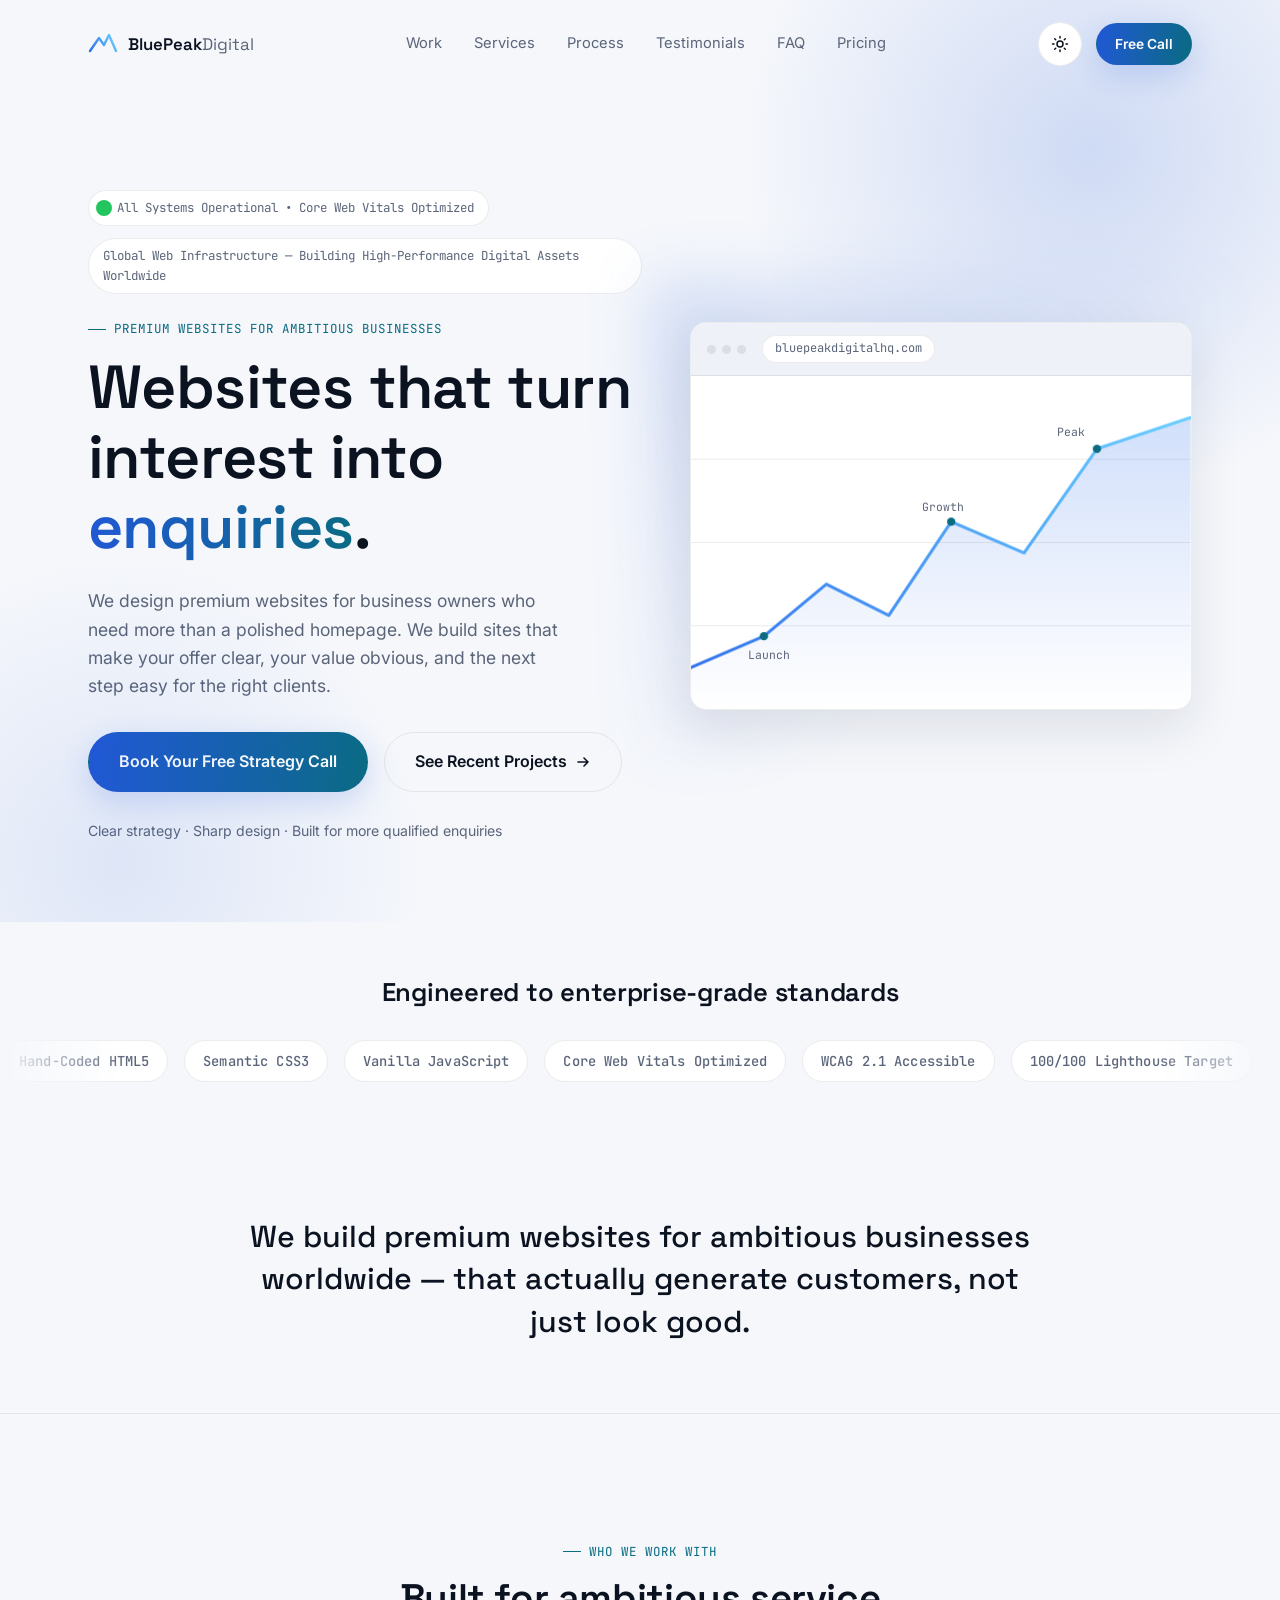
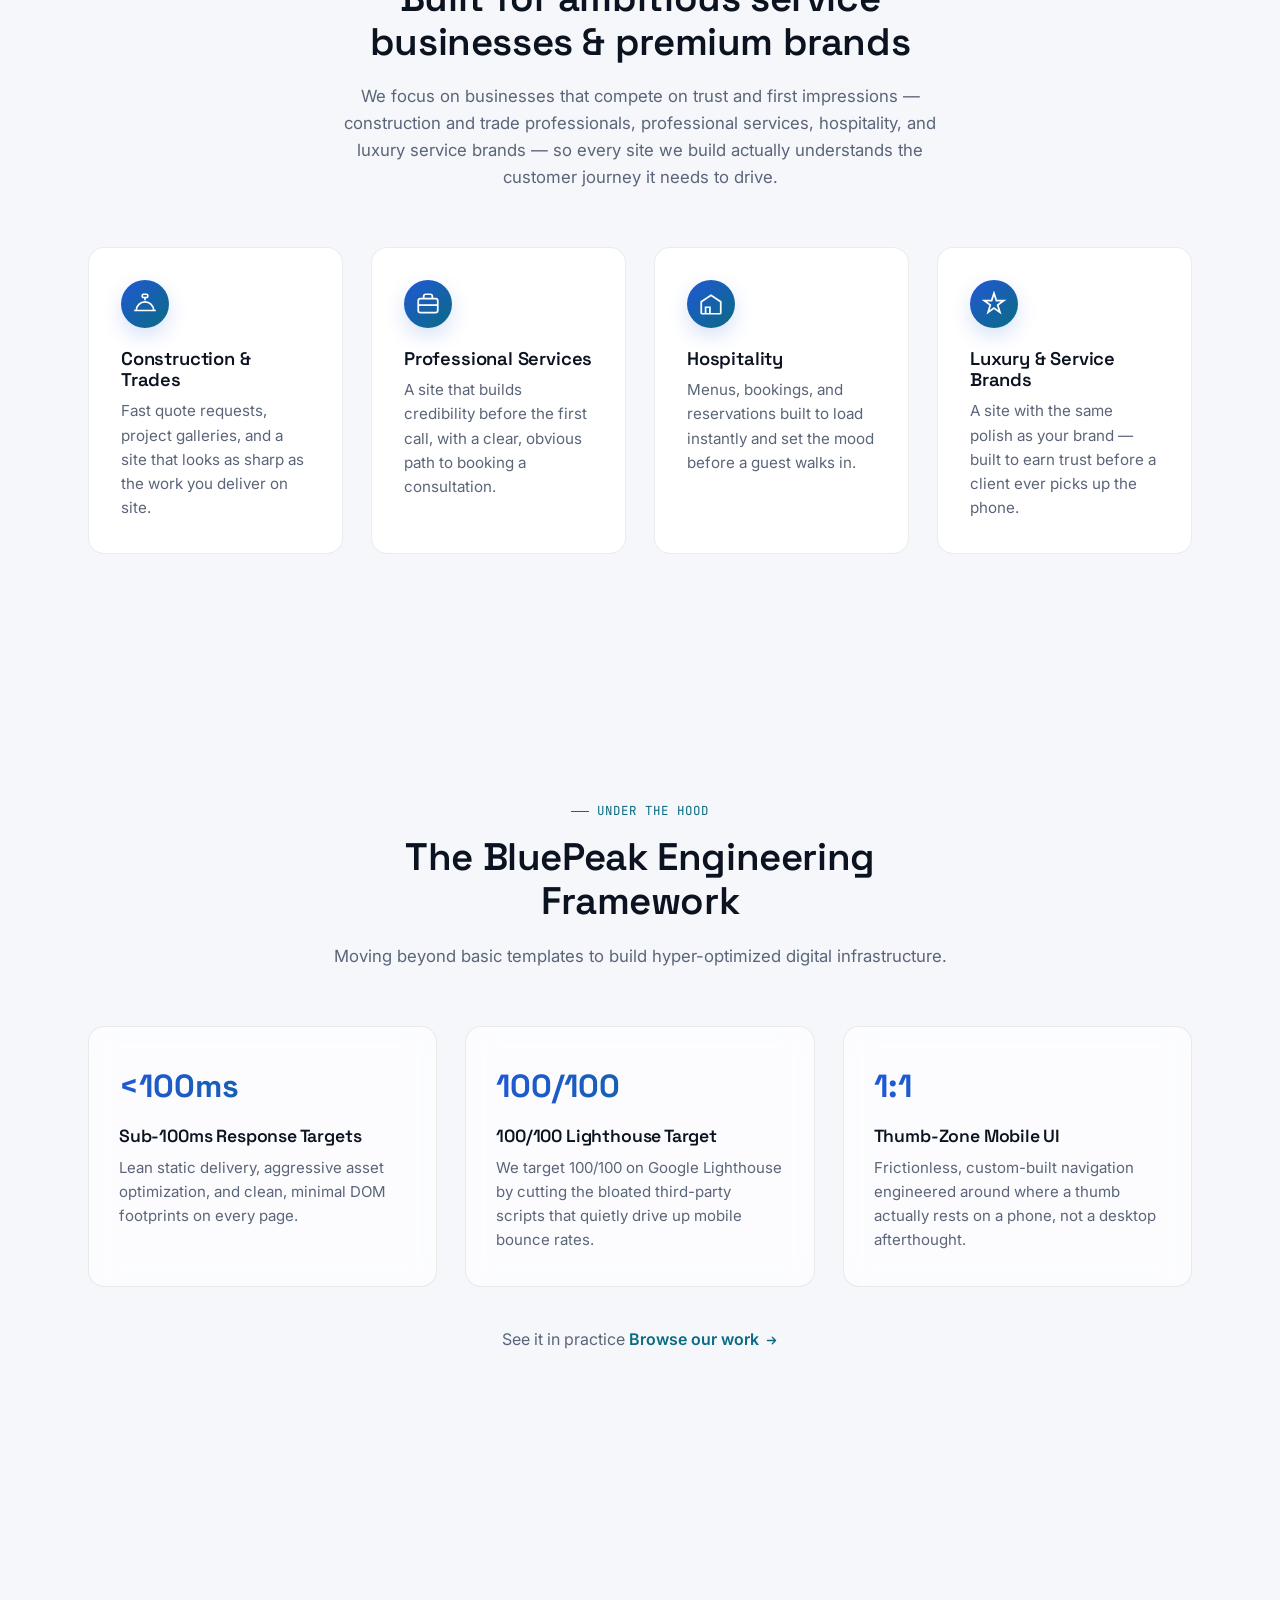
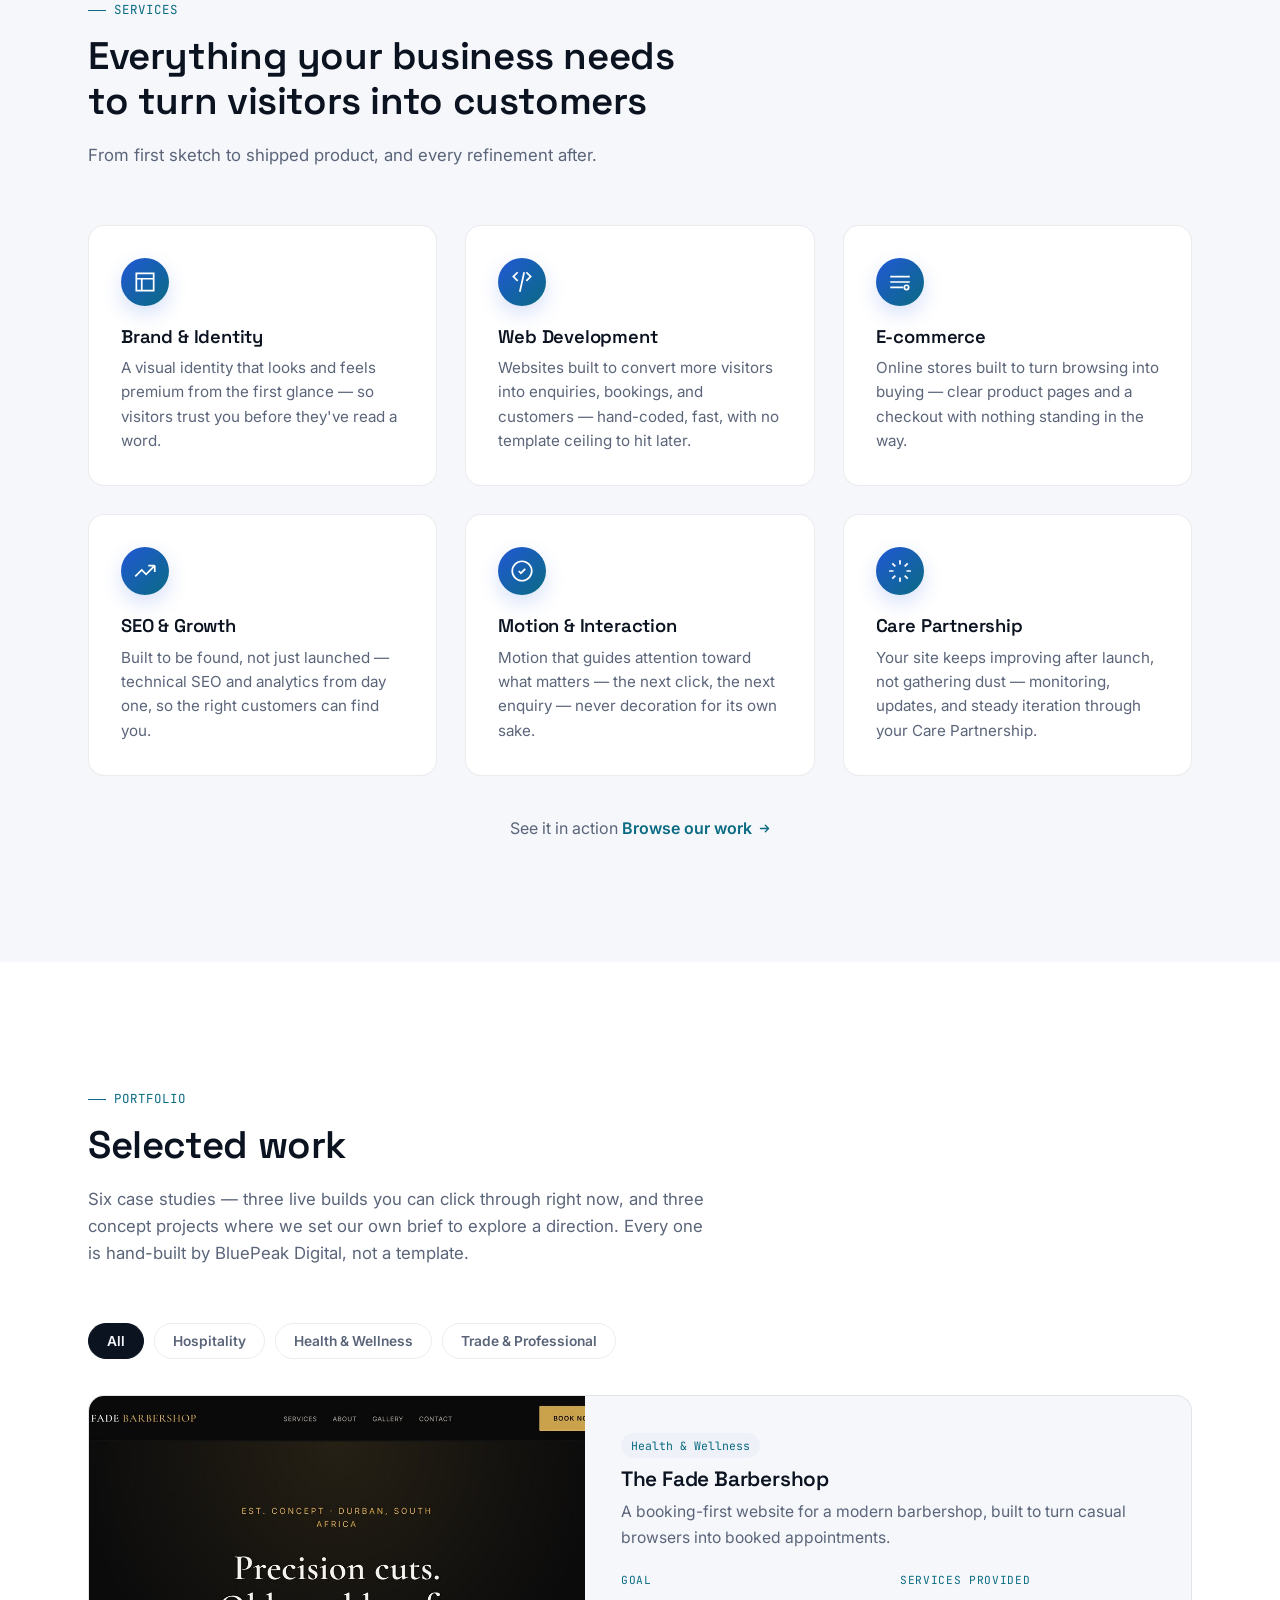
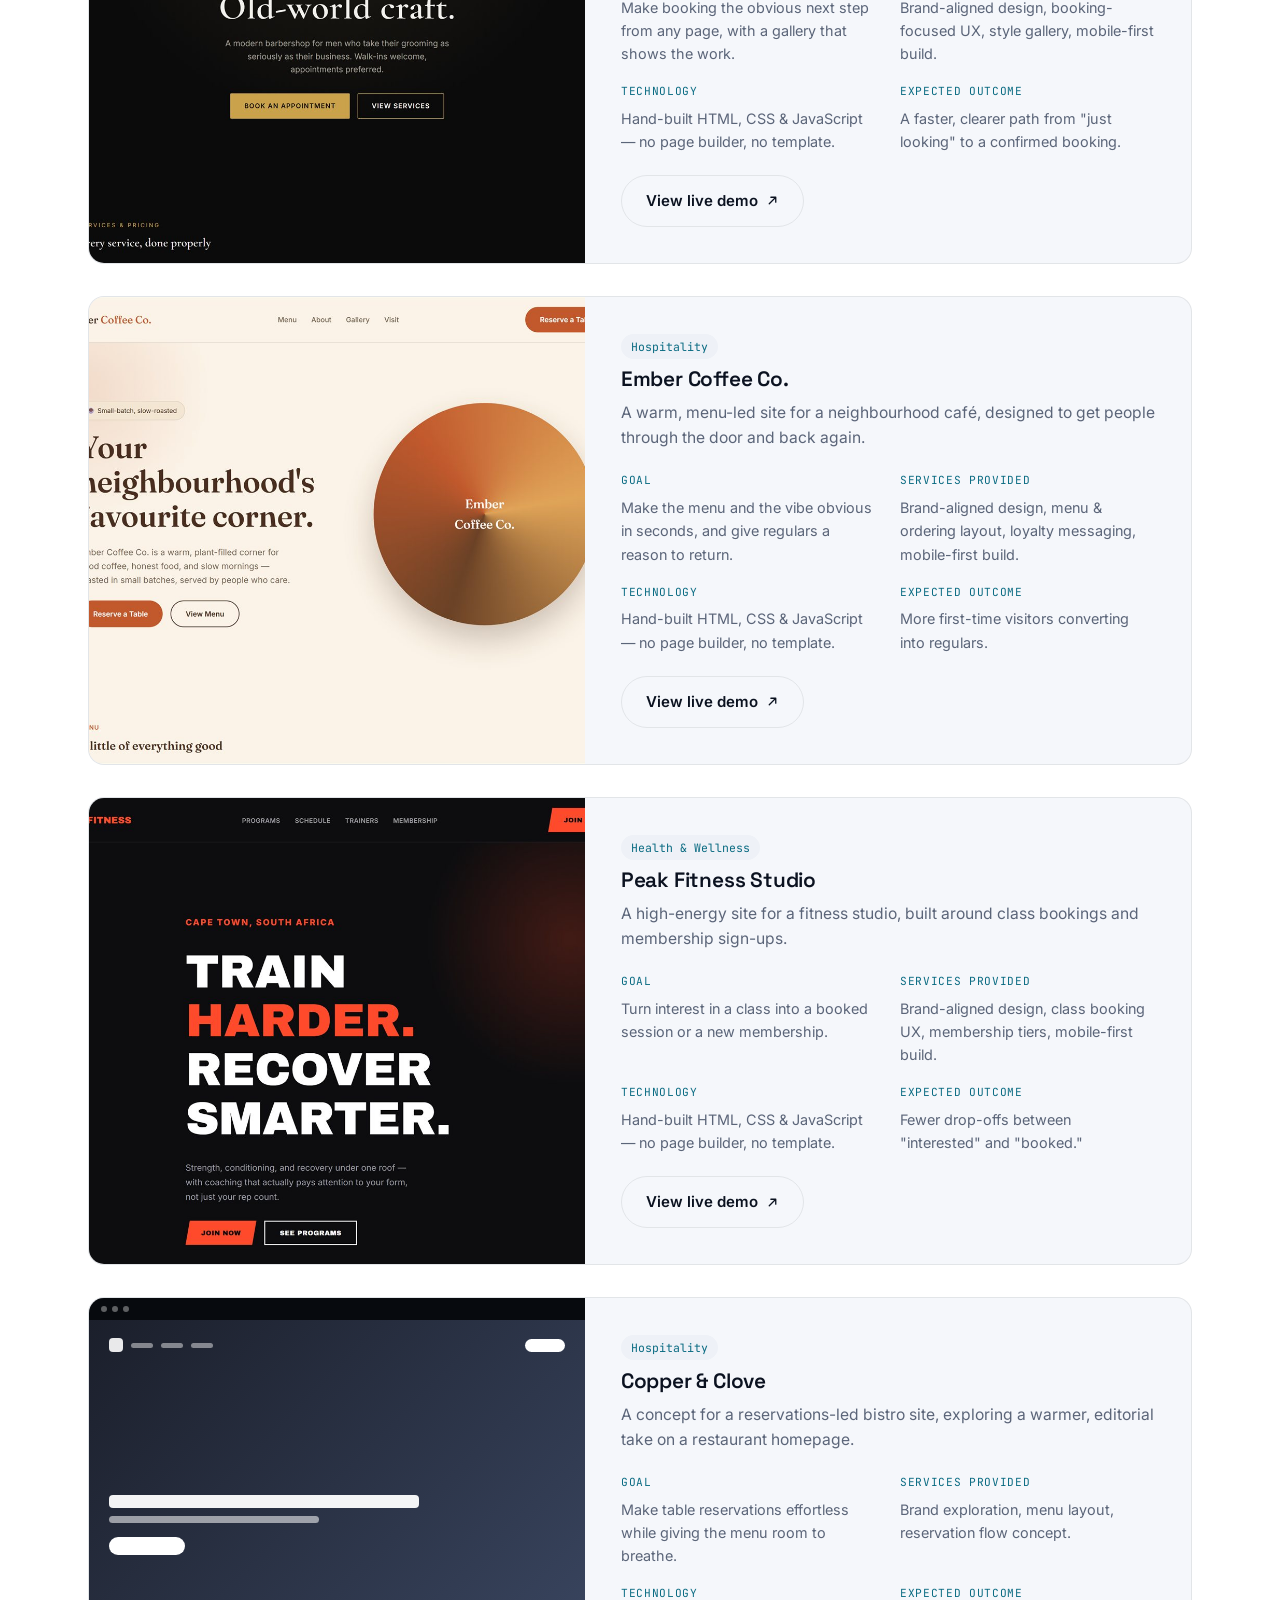
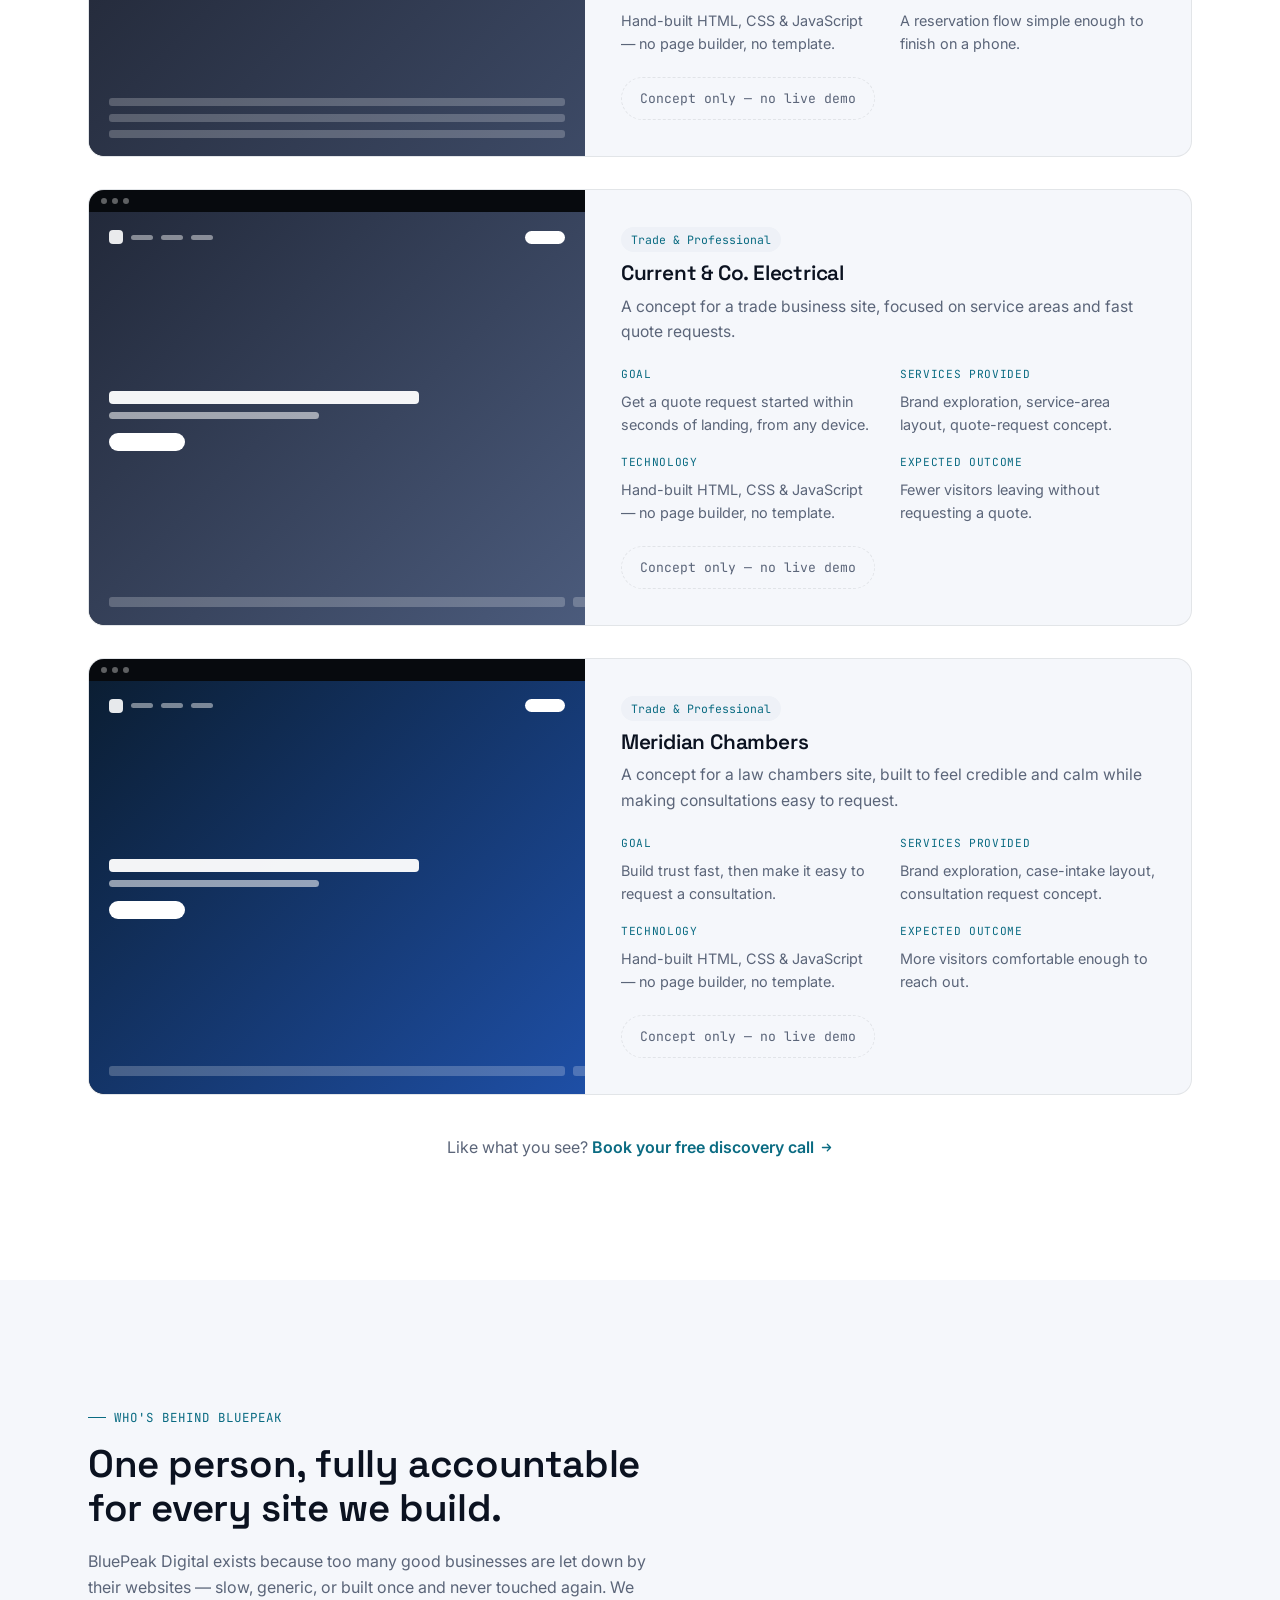
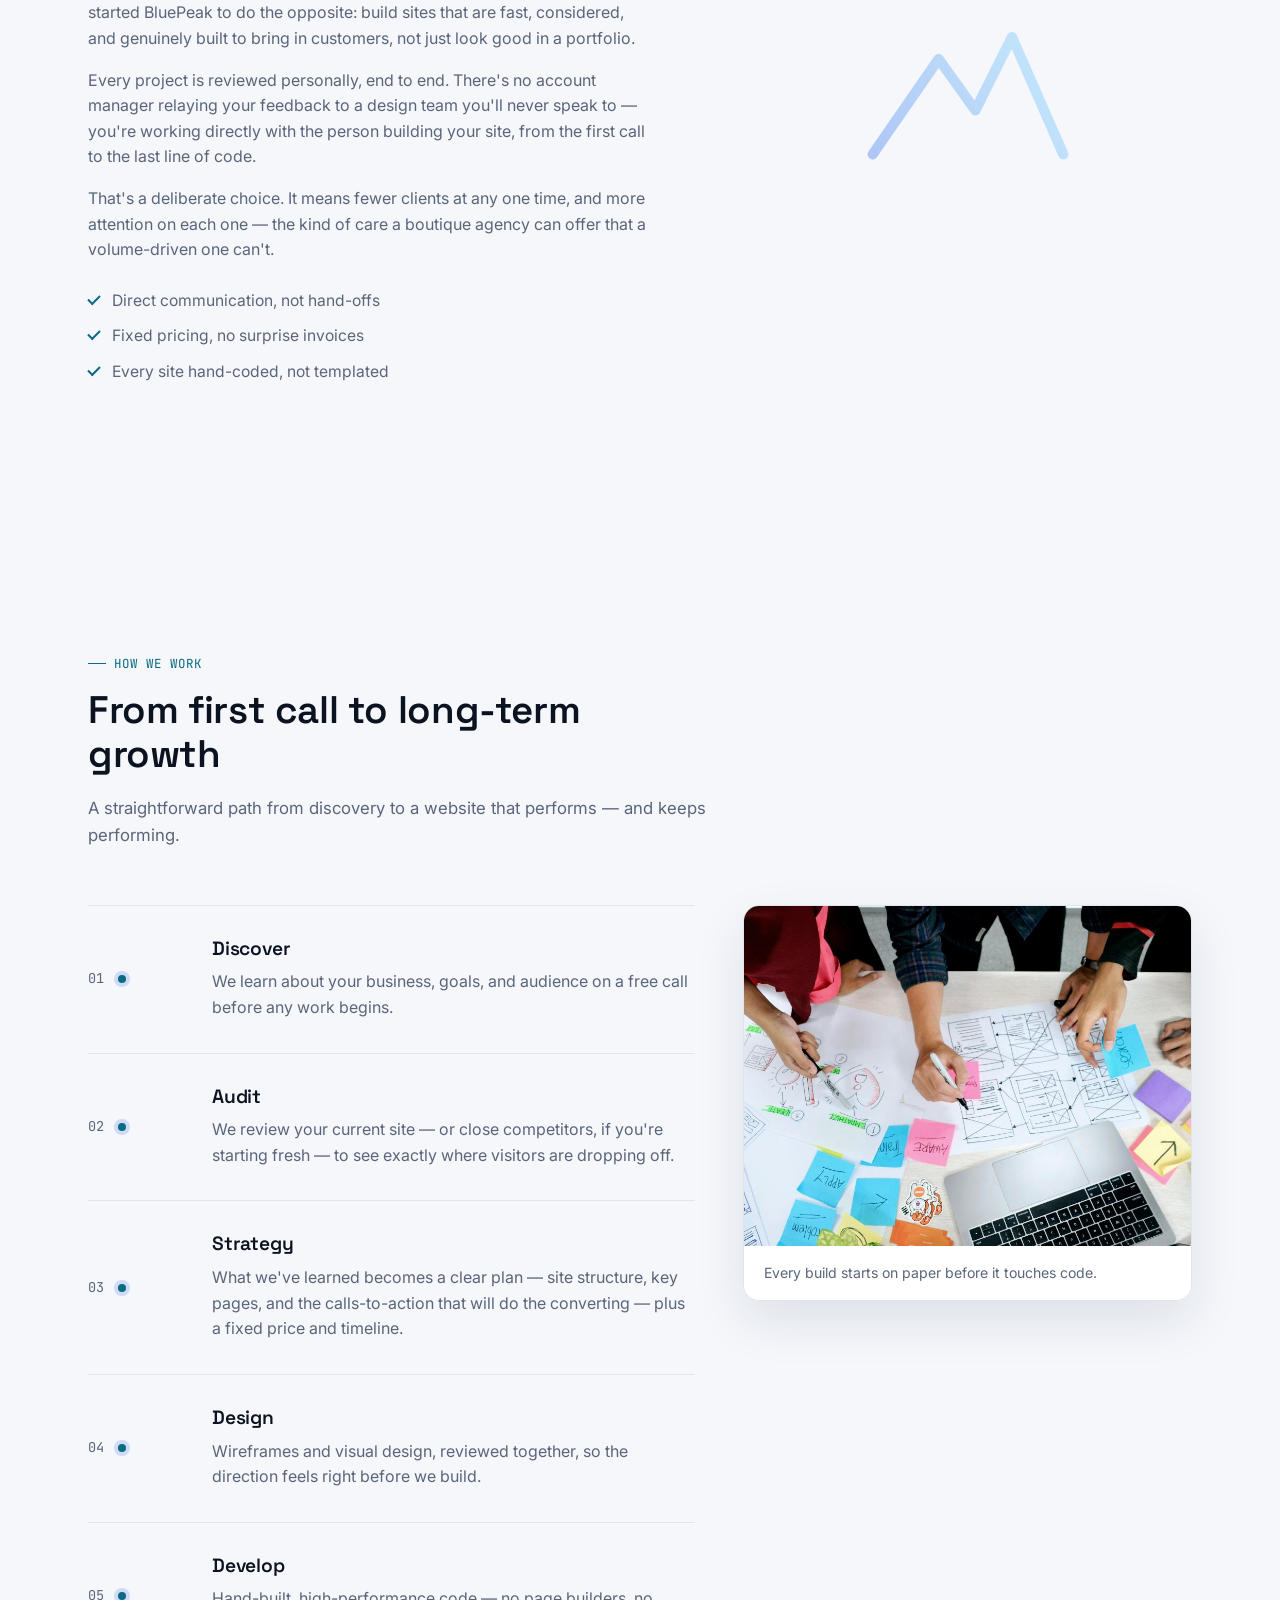
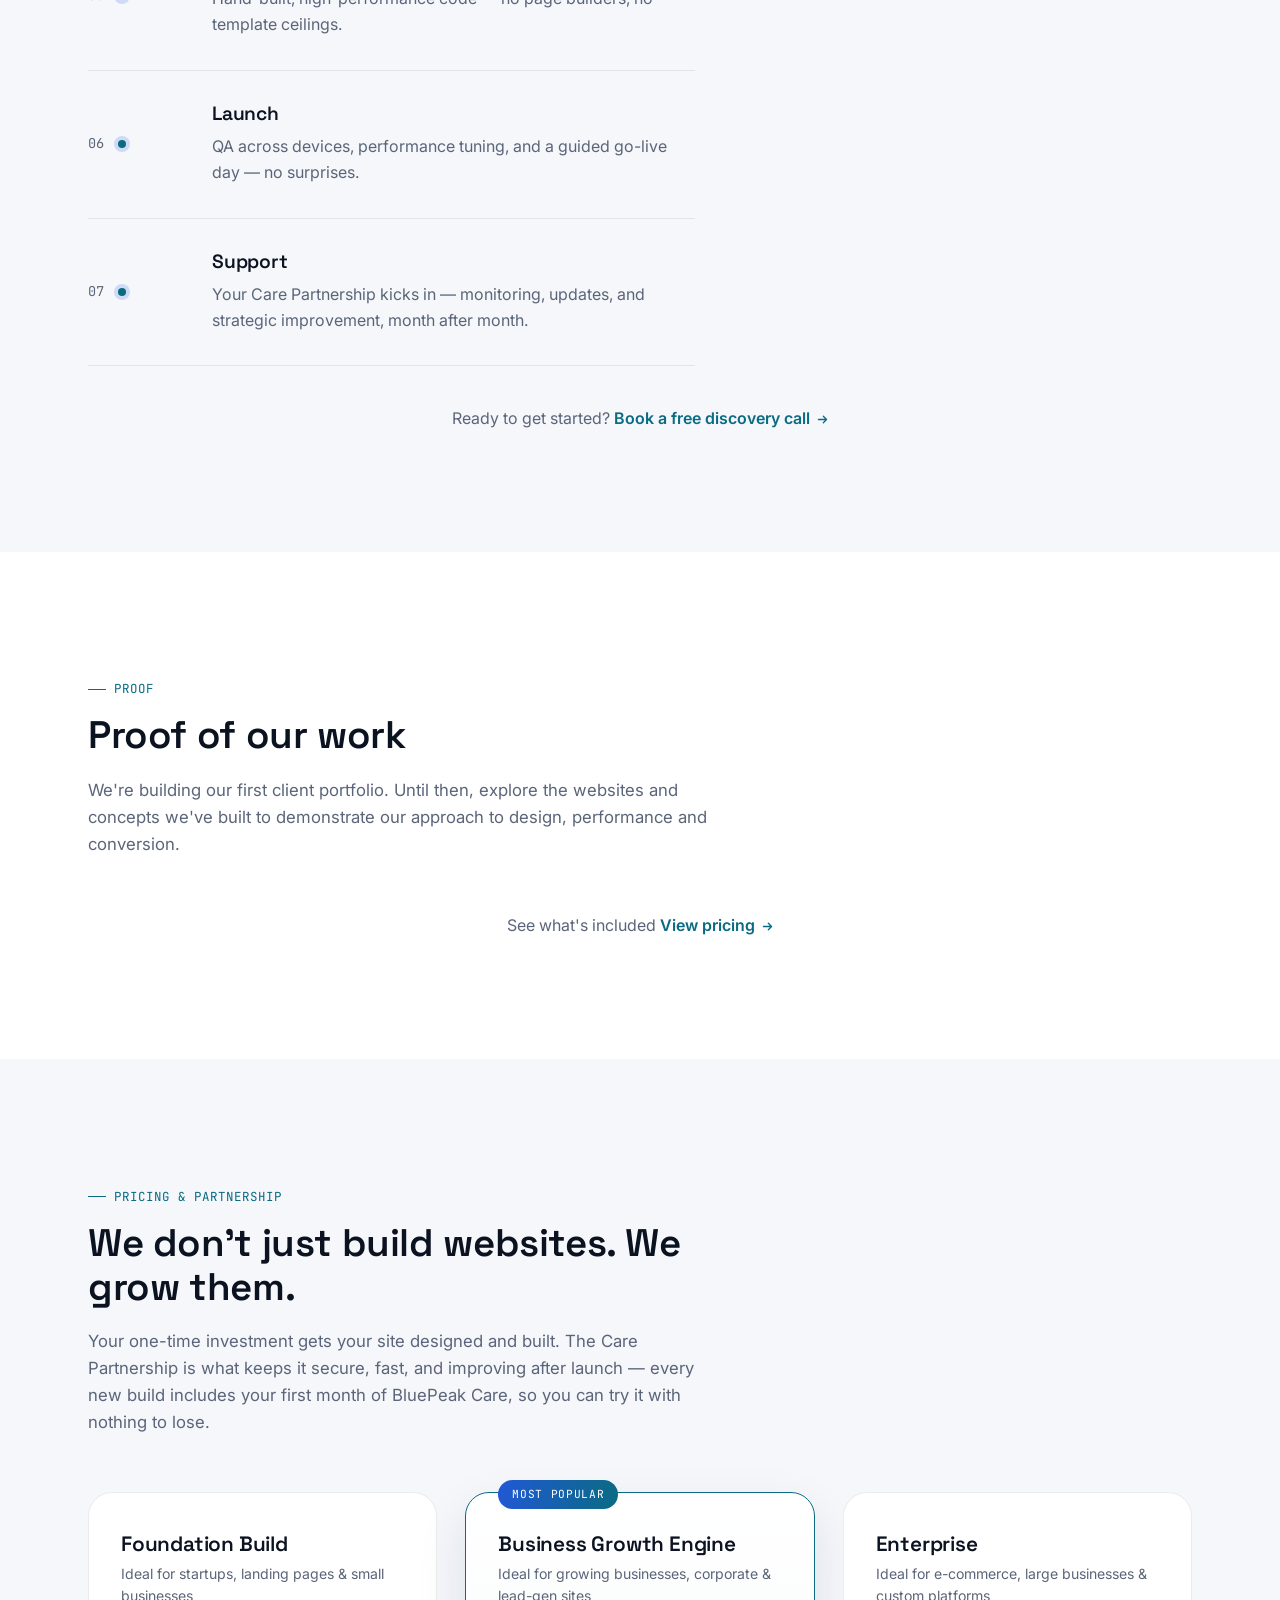
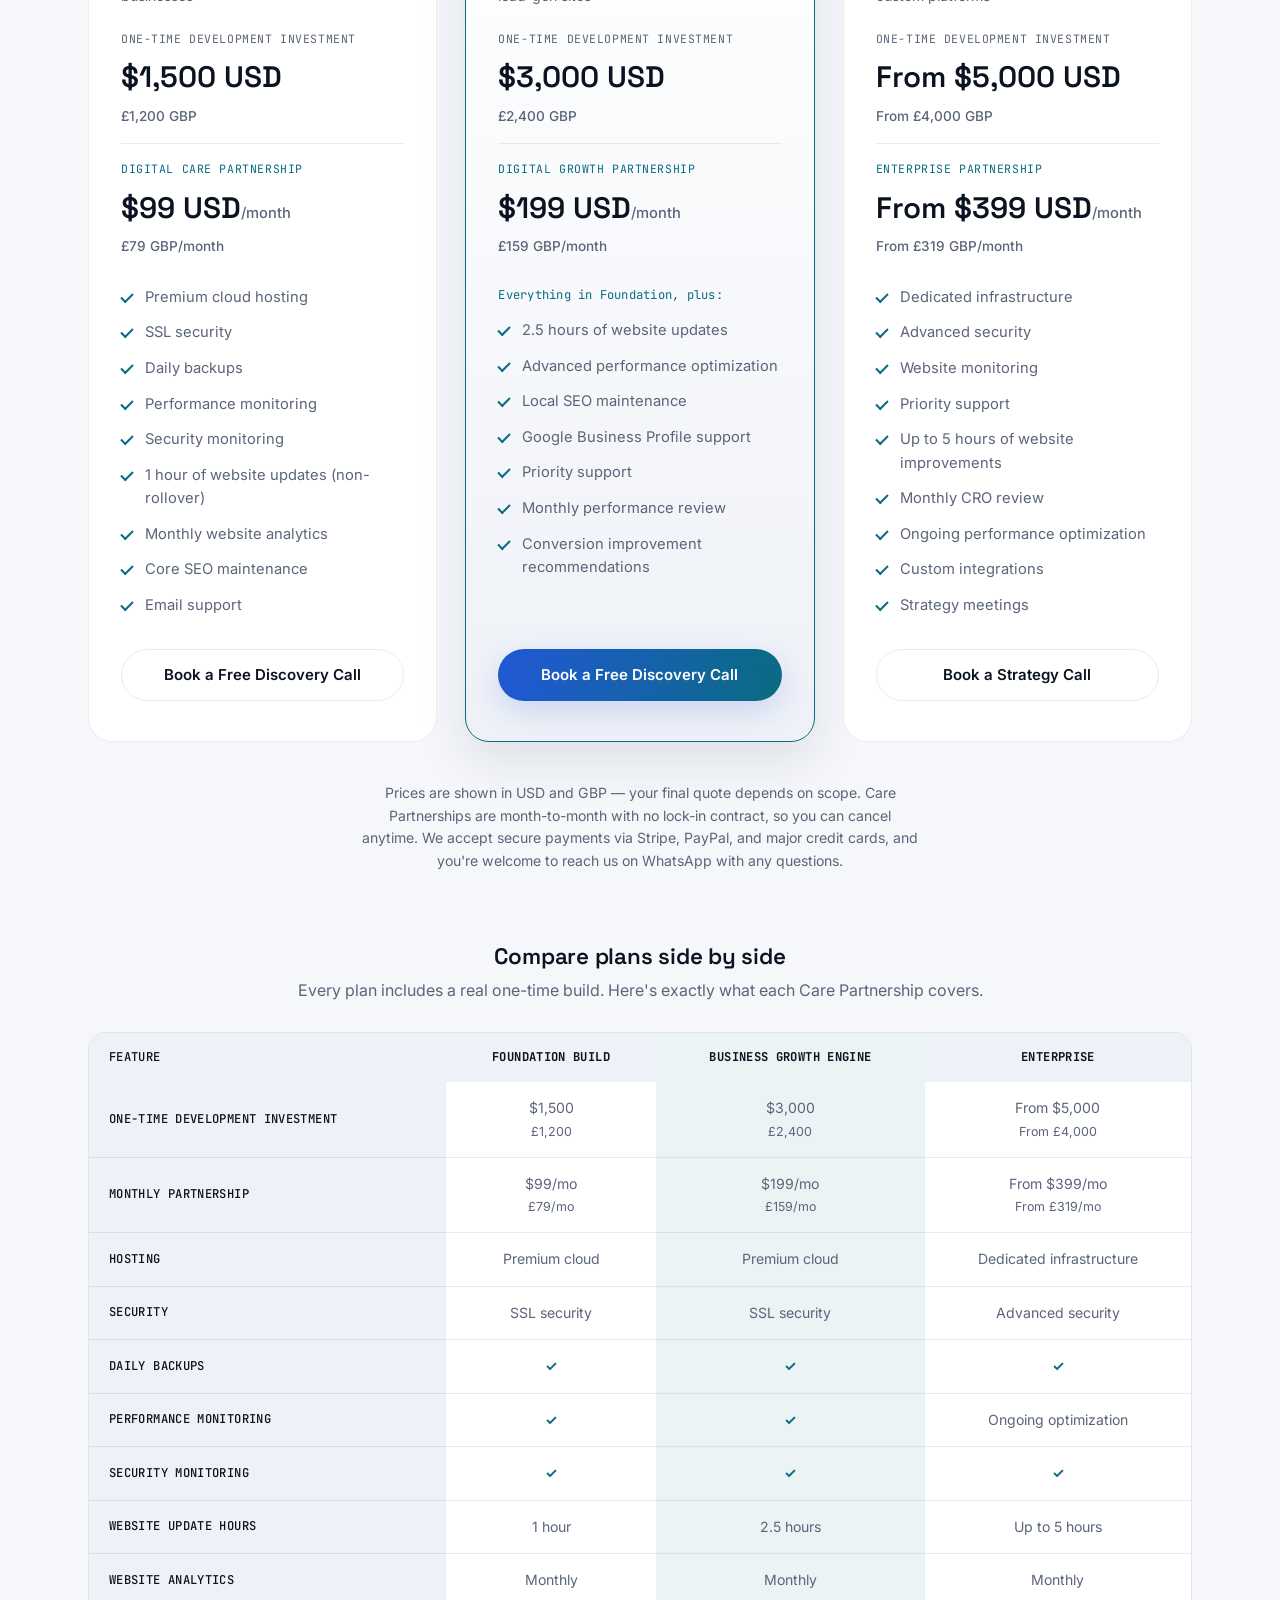
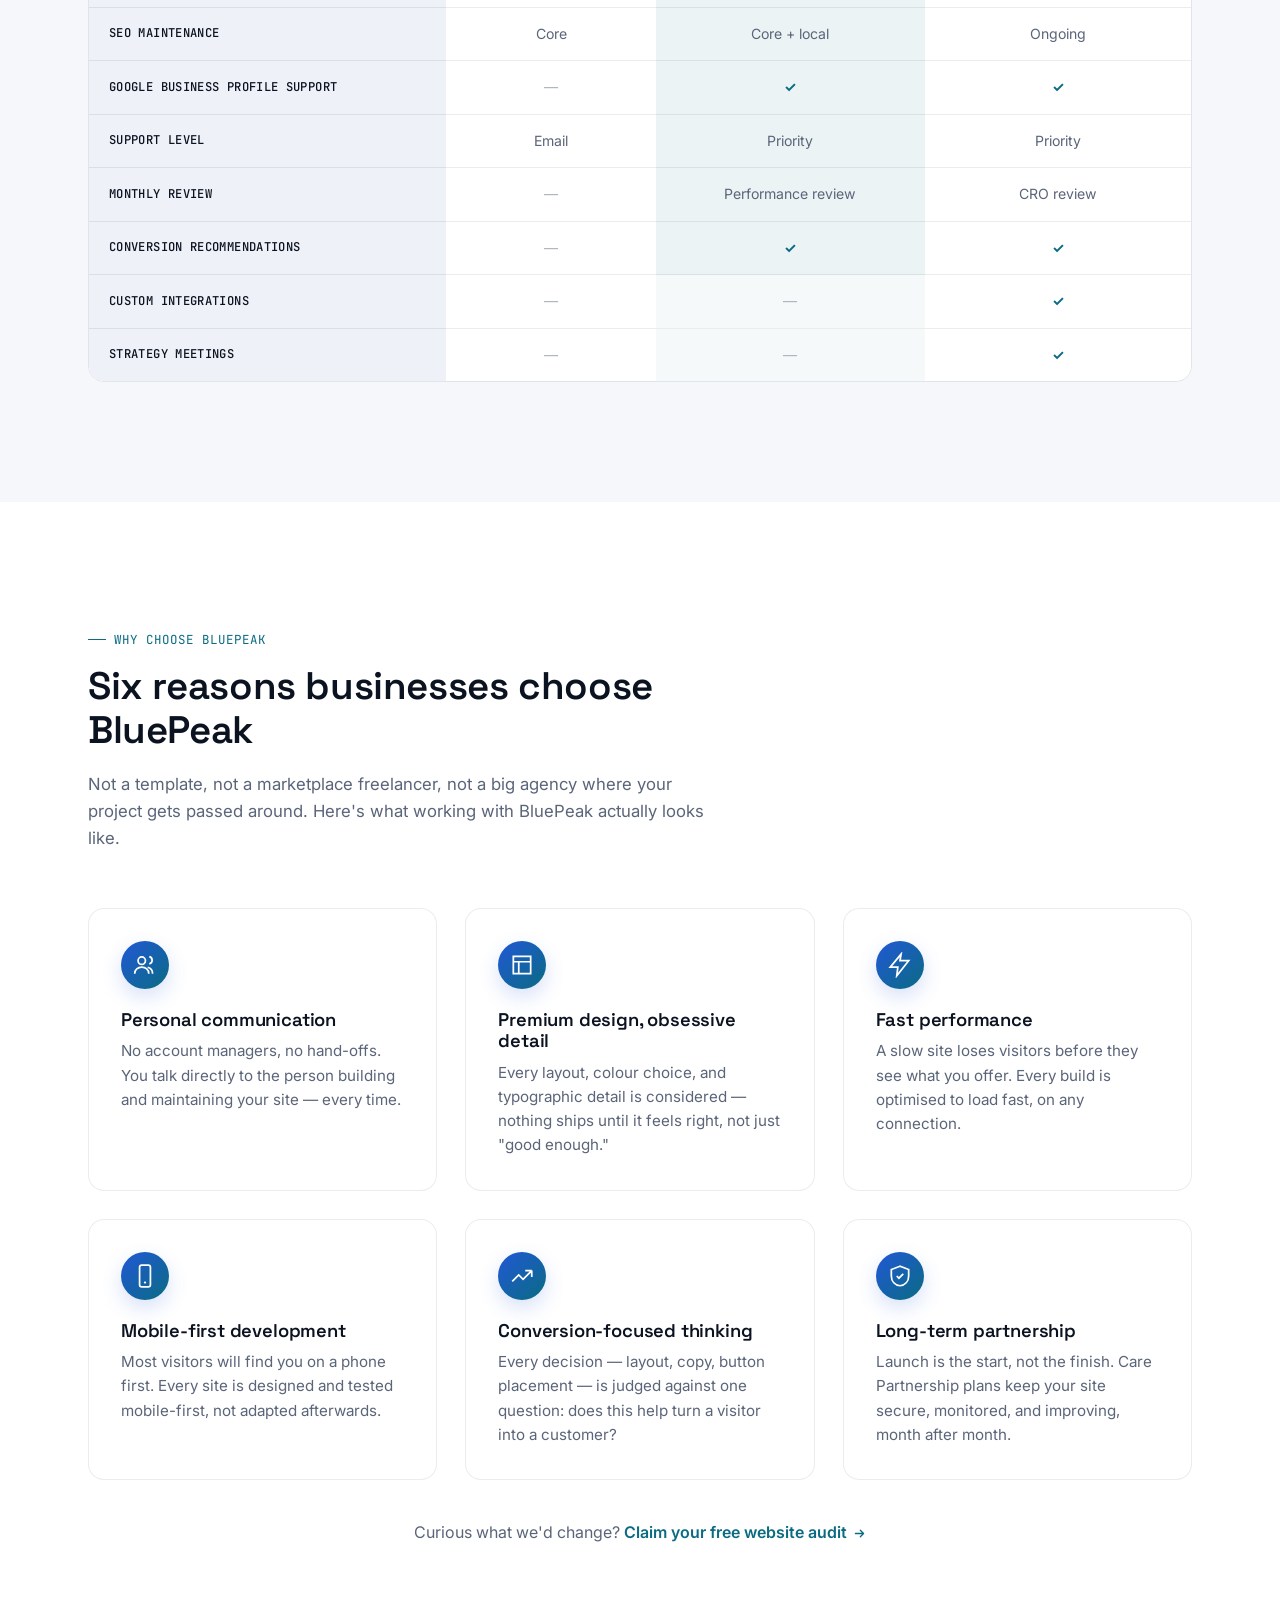
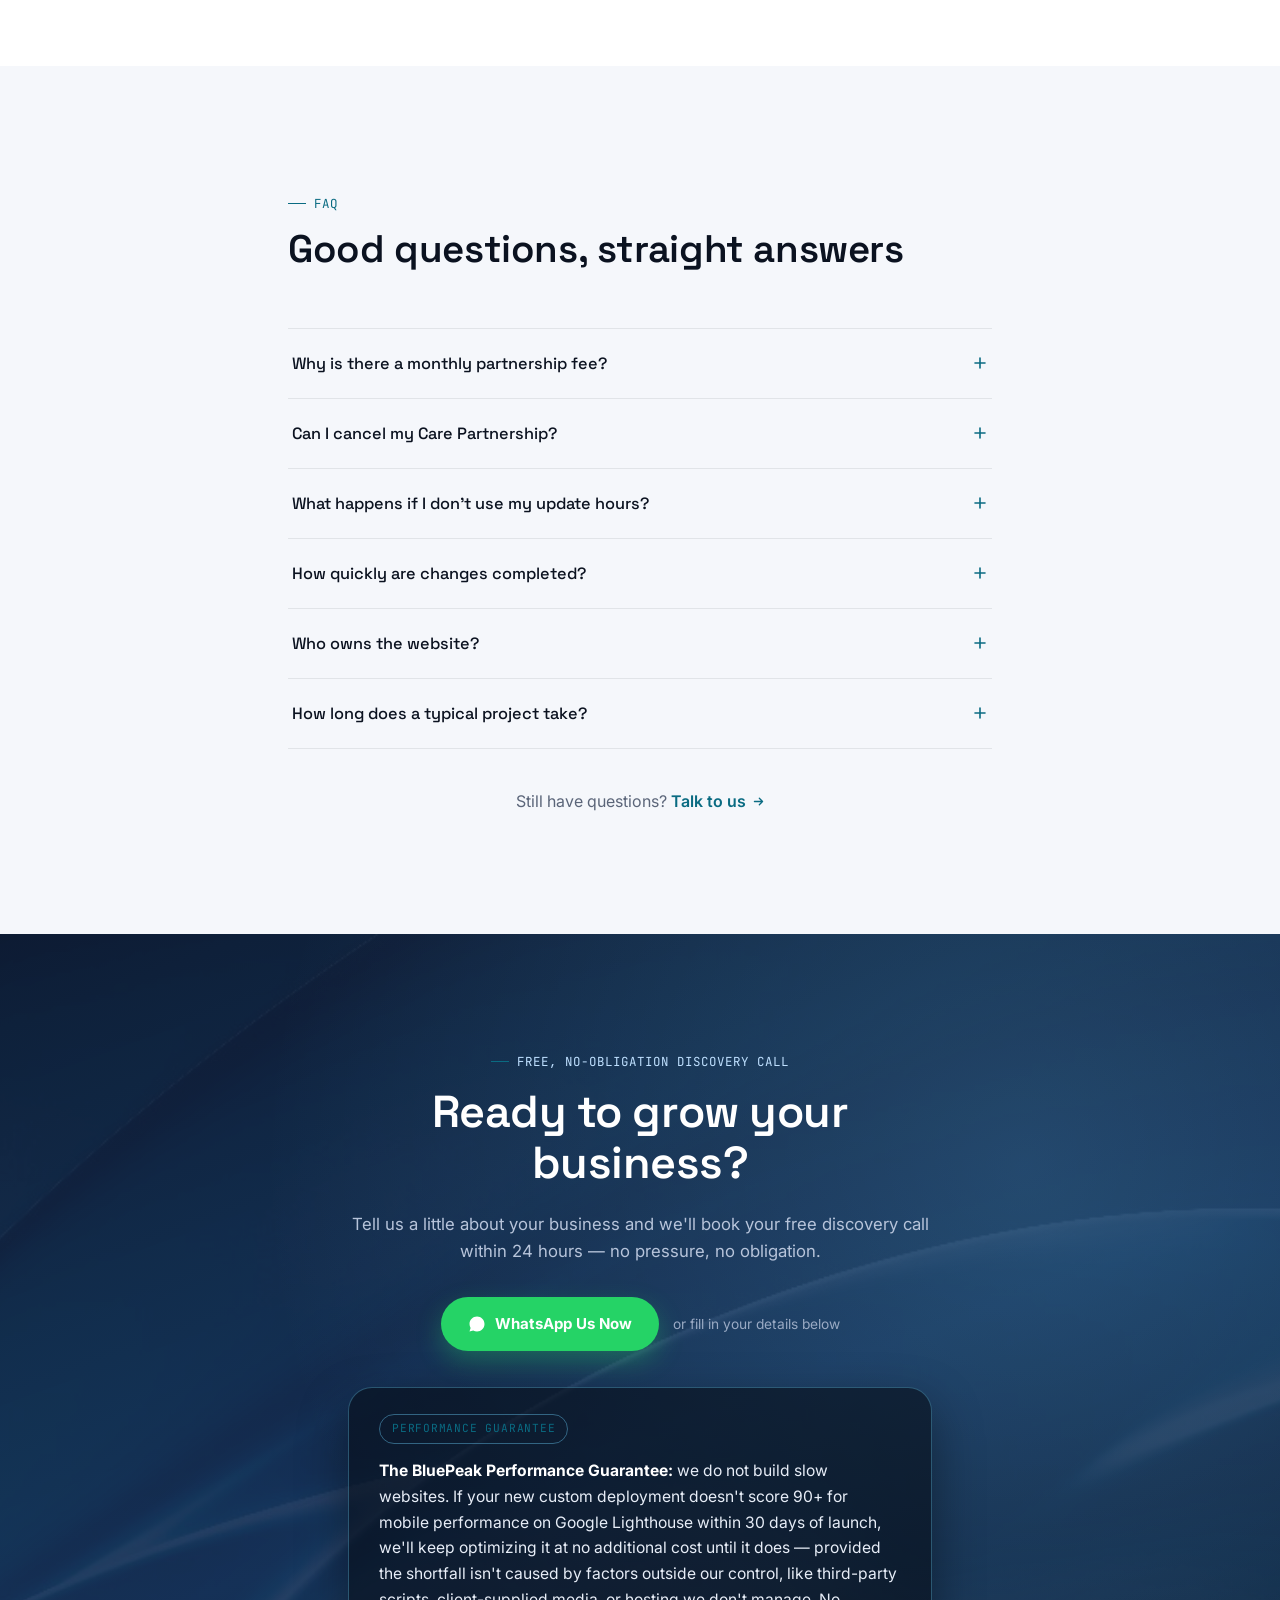
==== commit 4634b2ea: "Merge branch 'main' of https://github.com/Aidenkelland/bluepeak-digital" ====
--- a/index.html
+++ b/index.html
@@ -45,7 +45,7 @@
       "description": "Premium web design and development agency building fast, beautiful, high-converting websites for ambitious businesses worldwide.",
       "url": "https://bluepeakdigitalhq.com/",
       "telephone": "+27665667254",
-      "email": "bluepeakdigitalweb@gmail.com",
+      "email": "hello@bluepeakdigitalhq.com",
       "priceRange": "$1500–$5000+",
       "image": "https://bluepeakdigitalhq.com/assets/hero-abstract.jpg",
       "logo": "https://bluepeakdigitalhq.com/favicon.svg",
@@ -67,7 +67,7 @@
           "name": "Can I cancel my Care Partnership?",
           "acceptedAnswer": {
             "@type": "Answer",
-            "text": "Yes — there's no lock-in contract, and you can cancel anytime. Most clients stay because the plan keeps paying for itself in saved time, security, and steady improvements, not because they have to."
+            "text": "Yes — there's no lock-in contract, and you can cancel anytime. The plan is designed to keep paying for itself in saved time, security, and steady improvements, not to lock you in."
           }
         },
         {
@@ -156,7 +156,7 @@
   <section class="hero" id="hero">
     <div class="container hero-inner">
       <div class="hero-copy">
-        <p class="status-pill reveal"><span class="status-dot" aria-hidden="true"></span>All Systems Operational • 100% Core Web Vitals Pass Rate</p>
+        <p class="status-pill reveal"><span class="status-dot" aria-hidden="true"></span>All Systems Operational • Core Web Vitals Optimized</p>
         <p class="locale-badge reveal">Global Web Infrastructure — Building High-Performance Digital Assets Worldwide</p>
         <p class="eyebrow reveal">Premium websites for ambitious businesses</p>
         <h1 class="hero-title reveal">
@@ -217,28 +217,6 @@
         </div>
       </div>
     </div>
-
-    <div class="container">
-      <div class="stats-strip reveal">
-        <div class="stat">
-          <span class="stat-number" data-count="120" data-suffix="+">0</span>
-          <span class="stat-label">Projects shipped</span>
-        </div>
-        <div class="stat">
-          <span class="stat-number" data-count="99" data-suffix="%">0</span>
-          <span class="stat-label">Client satisfaction</span>
-        </div>
-        <div class="stat">
-          <span class="stat-number" data-count="4.9" data-decimal="1" data-suffix="/5">0</span>
-          <span class="stat-label">Average rating</span>
-        </div>
-        <div class="stat">
-          <span class="stat-number" data-count="5" data-suffix="-Day">0</span>
-          <span class="stat-label">Turnaround on starter sites</span>
-        </div>
-      </div>
-      <p class="stats-disclosure reveal"><span class="sample-badge">Illustrative example figures — real numbers will replace these as our client roster grows</span></p>
-    </div>
   </section>
 
   <!-- ============ BUILD STANDARDS TICKER ============ -->
@@ -252,18 +230,6 @@
         <span>Hand-Coded HTML5</span><span>Semantic CSS3</span><span>Vanilla JavaScript</span><span>Core Web Vitals Optimized</span><span>WCAG 2.1 Accessible</span><span>100/100 Lighthouse Target</span><span>SSL/TLS Encrypted</span><span>Formspree Secure Forms</span>
       </div>
     </div>
-  </section>
-
-  <!-- ============ LOGO MARQUEE ============ -->
-  <section class="marquee-section" aria-label="The kind of teams we build for">
-    <p class="marquee-caption">The kind of teams and industries we love building for</p>
-    <div class="marquee">
-      <div class="marquee-track" aria-hidden="true">
-        <span>NORTHWIND</span><span>VELAR</span><span>ORBITAL CO.</span><span>FERNWEH</span><span>ARC &amp; ALDER</span><span>KEYSTONE</span>
-        <span>NORTHWIND</span><span>VELAR</span><span>ORBITAL CO.</span><span>FERNWEH</span><span>ARC &amp; ALDER</span><span>KEYSTONE</span>
-      </div>
-    </div>
-    <p class="marquee-disclosure"><span class="sample-badge">Illustrative names — not current clients</span></p>
   </section>
 
   <!-- ============ POSITIONING STATEMENT ============ -->
@@ -278,40 +244,40 @@
     <div class="container">
       <div class="section-head reveal" style="margin-left:auto;margin-right:auto;text-align:center;">
         <p class="eyebrow reveal" style="justify-content:center;">Who we work with</p>
-        <h2 class="section-title reveal">Built for restaurants, cafés, hotels &amp; luxury service brands</h2>
-        <p class="section-sub reveal" style="margin-left:auto;margin-right:auto;">We focus on hospitality and premium service businesses — a narrow enough lane that every site we build actually understands the customer journey it needs to drive.</p>
+        <h2 class="section-title reveal">Built for ambitious service businesses &amp; premium brands</h2>
+        <p class="section-sub reveal" style="margin-left:auto;margin-right:auto;">We focus on businesses that compete on trust and first impressions — construction and trade professionals, professional services, hospitality, and luxury service brands — so every site we build actually understands the customer journey it needs to drive.</p>
       </div>
 
       <div class="grid grid-4">
         <article class="card service-card reveal">
           <div class="card-icon">
-            <svg width="26" height="26" viewBox="0 0 24 24" fill="none" stroke="currentColor" stroke-width="1.6" aria-hidden="true"><path d="M7 2v8a2 2 0 0 0 2 2v10M7 2v20M11 2v8M4 2v8"/><path d="M17 2c-1.7 0-3 2.7-3 6s1.3 6 3 6v10"/></svg>
-          </div>
-          <h3>Restaurants</h3>
-          <p>Menus that load instantly, reservations front and centre, and a site that sets the mood before a guest walks in.</p>
-        </article>
-
-        <article class="card service-card reveal">
-          <div class="card-icon">
-            <svg width="26" height="26" viewBox="0 0 24 24" fill="none" stroke="currentColor" stroke-width="1.6" aria-hidden="true"><path d="M4 8h13v6a5 5 0 0 1-5 5H9a5 5 0 0 1-5-5V8Z"/><path d="M17 9h2a2.5 2.5 0 0 1 0 5h-2M8 2c-.6.7-.6 1.3 0 2M12 2c-.6.7-.6 1.3 0 2"/></svg>
-          </div>
-          <h3>Cafés</h3>
-          <p>A warm, fast site that shows off your menu and space, and turns first-time visitors into regulars.</p>
+            <svg width="26" height="26" viewBox="0 0 24 24" fill="none" stroke="currentColor" stroke-width="1.6" aria-hidden="true"><path d="M2 18h20M4 18a8 8 0 0 1 16 0Z"/><rect x="9.5" y="3" width="5" height="3" rx="1"/><path d="M12 6v2.5"/></svg>
+          </div>
+          <h3>Construction &amp; Trades</h3>
+          <p>Fast quote requests, project galleries, and a site that looks as sharp as the work you deliver on site.</p>
+        </article>
+
+        <article class="card service-card reveal">
+          <div class="card-icon">
+            <svg width="26" height="26" viewBox="0 0 24 24" fill="none" stroke="currentColor" stroke-width="1.6" aria-hidden="true"><rect x="3" y="7" width="18" height="13" rx="2"/><path d="M8 7V5a2 2 0 0 1 2-2h4a2 2 0 0 1 2 2v2"/><path d="M3 13h18"/></svg>
+          </div>
+          <h3>Professional Services</h3>
+          <p>A site that builds credibility before the first call, with a clear, obvious path to booking a consultation.</p>
         </article>
 
         <article class="card service-card reveal">
           <div class="card-icon">
             <svg width="26" height="26" viewBox="0 0 24 24" fill="none" stroke="currentColor" stroke-width="1.6" aria-hidden="true"><path d="M3 21V10l9-6 9 6v11"/><path d="M3 21h18M7 21v-6h4v6"/></svg>
           </div>
-          <h3>Hotels &amp; Hospitality</h3>
-          <p>Booking-focused design that makes reserving a room the obvious next step, on any device.</p>
+          <h3>Hospitality</h3>
+          <p>Menus, bookings, and reservations built to load instantly and set the mood before a guest walks in.</p>
         </article>
 
         <article class="card service-card reveal">
           <div class="card-icon">
             <svg width="26" height="26" viewBox="0 0 24 24" fill="none" stroke="currentColor" stroke-width="1.6" aria-hidden="true"><path d="M12 2l2.2 6.8H21l-5.6 4.1 2.1 6.8L12 15.8l-5.5 3.9 2.1-6.8L3 8.8h6.8Z"/></svg>
           </div>
-          <h3>Luxury &amp; Service Businesses</h3>
+          <h3>Luxury &amp; Service Brands</h3>
           <p>A site with the same polish as your brand — built to earn trust before a client ever picks up the phone.</p>
         </article>
       </div>
@@ -330,13 +296,13 @@
       <div class="grid grid-3 framework-grid">
         <article class="framework-card reveal">
           <span class="framework-metric text-gradient">&lt;100ms</span>
-          <h3>Sub-100ms Response Times</h3>
+          <h3>Sub-100ms Response Targets</h3>
           <p>Lean static delivery, aggressive asset optimization, and clean, minimal DOM footprints on every page.</p>
         </article>
 
         <article class="framework-card reveal">
           <span class="framework-metric text-gradient">100/100</span>
-          <h3>Perfect Lighthouse Scores</h3>
+          <h3>100/100 Lighthouse Target</h3>
           <p>We target 100/100 on Google Lighthouse by cutting the bloated third-party scripts that quietly drive up mobile bounce rates.</p>
         </article>
 
@@ -418,8 +384,8 @@
   <section class="section section-alt" id="work">
     <div class="container">
       <div class="section-head">
-        <p class="eyebrow reveal">Selected work</p>
-        <h2 class="section-title reveal">Recent summits</h2>
+        <p class="eyebrow reveal">Portfolio</p>
+        <h2 class="section-title reveal">Selected work</h2>
         <p class="section-sub reveal">Six case studies — three live builds you can click through right now, and three concept projects where we set our own brief to explore a direction. Every one is hand-built by BluePeak Digital, not a template.</p>
       </div>
 
@@ -799,51 +765,9 @@
   <section class="section section-alt" id="testimonials">
     <div class="container">
       <div class="section-head">
-        <p class="eyebrow reveal">Testimonials</p>
-        <h2 class="section-title reveal">What clients say after launch</h2>
-      </div>
-
-      <blockquote class="featured-testimonial reveal">
-        <span class="stars" aria-hidden="true">★★★★★</span>
-        <p>"BluePeak doubled our online bookings in 30 days."</p>
-        <span class="sample-badge">Sample testimonial — illustrative until real client results are in</span>
-      </blockquote>
-
-      <p class="testimonials-disclosure reveal"><span class="sample-badge">The quotes below are illustrative examples, not yet real client testimonials</span></p>
-
-      <div class="grid grid-3">
-        <blockquote class="testimonial-card reveal">
-          <p>&ldquo;BluePeak rebuilt our site in six weeks and our conversion rate nearly doubled. They actually understood our business, not just our brand colors.&rdquo;</p>
-          <footer>
-            <span class="avatar" aria-hidden="true">MR</span>
-            <div>
-              <cite>Maya Reyes</cite>
-              <span class="role">Founder, Northwind Analytics</span>
-            </div>
-          </footer>
-        </blockquote>
-
-        <blockquote class="testimonial-card reveal">
-          <p>&ldquo;Every round of feedback was handled fast and without ego. The site loads instantly and it shows in our bounce rate.&rdquo;</p>
-          <footer>
-            <span class="avatar" aria-hidden="true">DK</span>
-            <div>
-              <cite>Daniel Kwan</cite>
-              <span class="role">Head of Growth, Velar Studio</span>
-            </div>
-          </footer>
-        </blockquote>
-
-        <blockquote class="testimonial-card reveal">
-          <p>&ldquo;We've worked with three agencies before. BluePeak is the first one that shipped exactly what we scoped, on the date we agreed.&rdquo;</p>
-          <footer>
-            <span class="avatar" aria-hidden="true">AT</span>
-            <div>
-              <cite>Amara Tesfaye</cite>
-              <span class="role">CEO, Fernweh Travel Co.</span>
-            </div>
-          </footer>
-        </blockquote>
+        <p class="eyebrow reveal">Proof</p>
+        <h2 class="section-title reveal">Proof of our work</h2>
+        <p class="section-sub reveal">We're building our first client portfolio. Until then, explore the websites and concepts we've built to demonstrate our approach to design, performance and conversion.</p>
       </div>
 
       <p class="section-cta reveal">See what's included <a href="#pricing">View pricing <svg width="13" height="13" viewBox="0 0 16 16" fill="none" aria-hidden="true"><path d="M3 8h10M9 4l4 4-4 4" stroke="currentColor" stroke-width="1.6" stroke-linecap="round" stroke-linejoin="round"/></svg></a></p>
@@ -1090,7 +1014,7 @@
     <div class="container">
       <div class="section-head">
         <p class="eyebrow reveal">Why choose BluePeak</p>
-        <h2 class="section-title reveal">Six reasons clients choose us — and stick around</h2>
+        <h2 class="section-title reveal">Six reasons businesses choose BluePeak</h2>
         <p class="section-sub reveal">Not a template, not a marketplace freelancer, not a big agency where your project gets passed around. Here's what working with BluePeak actually looks like.</p>
       </div>
 
@@ -1173,7 +1097,7 @@
             <svg width="16" height="16" viewBox="0 0 16 16" fill="none" aria-hidden="true"><path d="M3 8h10M8 3v10" stroke="currentColor" stroke-width="1.6" stroke-linecap="round"/></svg>
           </button>
           <div class="accordion-panel" id="faq-panel-2" role="region" aria-labelledby="faq-trigger-2">
-            <p>Yes — there's no lock-in contract, and you can cancel anytime. Most clients stay because the plan keeps paying for itself in saved time, security, and steady improvements, not because they have to.</p>
+            <p>Yes — there's no lock-in contract, and you can cancel anytime. The plan is designed to keep paying for itself in saved time, security, and steady improvements, not to lock you in.</p>
           </div>
         </div>
 
@@ -1239,7 +1163,7 @@
 
       <div class="guarantee-card reveal">
         <span class="guarantee-badge">Performance guarantee</span>
-        <p class="guarantee-text"><strong>The BluePeak Performance Guarantee:</strong> we do not build slow websites. If your new custom deployment doesn't score 90+ for mobile performance on Google Lighthouse within 30 days of launch, our team will keep optimizing it at no additional cost until it does — provided the shortfall isn't caused by factors outside our control, like third-party scripts, client-supplied media, or hosting we don't manage. No excuses, just results.</p>
+        <p class="guarantee-text"><strong>The BluePeak Performance Guarantee:</strong> we do not build slow websites. If your new custom deployment doesn't score 90+ for mobile performance on Google Lighthouse within 30 days of launch, we'll keep optimizing it at no additional cost until it does — provided the shortfall isn't caused by factors outside our control, like third-party scripts, client-supplied media, or hosting we don't manage. No excuses, just results.</p>
       </div>
 
       <form class="cta-form reveal" id="ctaForm" action="https://formspree.io/f/mrewvwdj" method="POST">
@@ -1273,9 +1197,9 @@
           <svg width="18" height="18" viewBox="0 0 24 24" fill="none" stroke="currentColor" stroke-width="1.7" stroke-linecap="round" stroke-linejoin="round" aria-hidden="true"><path d="M4 4h4l2 5-2.5 1.5a11 11 0 0 0 5 5L14 13l5 2v4a2 2 0 0 1-2 2A15 15 0 0 1 4 6a2 2 0 0 1 2-2Z"/></svg>
           Call us
         </a>
-        <a class="contact-method" href="mailto:bluepeakdigitalweb@gmail.com">
+        <a class="contact-method" href="mailto:hello@bluepeakdigitalhq.com">
           <svg width="18" height="18" viewBox="0 0 24 24" fill="none" stroke="currentColor" stroke-width="1.7" stroke-linecap="round" stroke-linejoin="round" aria-hidden="true"><path d="M4 5h16v14H4z"/><path d="m4 6 8 7 8-7"/></svg>
-          bluepeakdigitalweb@gmail.com
+          hello@bluepeakdigitalhq.com
         </a>
         <a class="contact-method" href="https://wa.me/27665667254" target="_blank" rel="noopener">
           <svg width="18" height="18" viewBox="0 0 24 24" fill="none" stroke="currentColor" stroke-width="1.7" stroke-linecap="round" stroke-linejoin="round" aria-hidden="true"><path d="M4 20l1.4-3.8A8 8 0 1 1 8.6 19L4 20Z"/></svg>
@@ -1322,7 +1246,7 @@
       </div>
       <div class="footer-col">
         <h4>Contact</h4>
-        <a href="mailto:bluepeakdigitalweb@gmail.com">bluepeakdigitalweb@gmail.com</a>
+        <a href="mailto:hello@bluepeakdigitalhq.com">hello@bluepeakdigitalhq.com</a>
         <a href="tel:+27665667254">Call us</a>
         <a href="https://wa.me/27665667254" target="_blank" rel="noopener">Chat on WhatsApp</a>
         <span class="footer-note">Secure Global Payments via Stripe, PayPal &amp; Major Credit Cards · Replies within 24 hours</span>
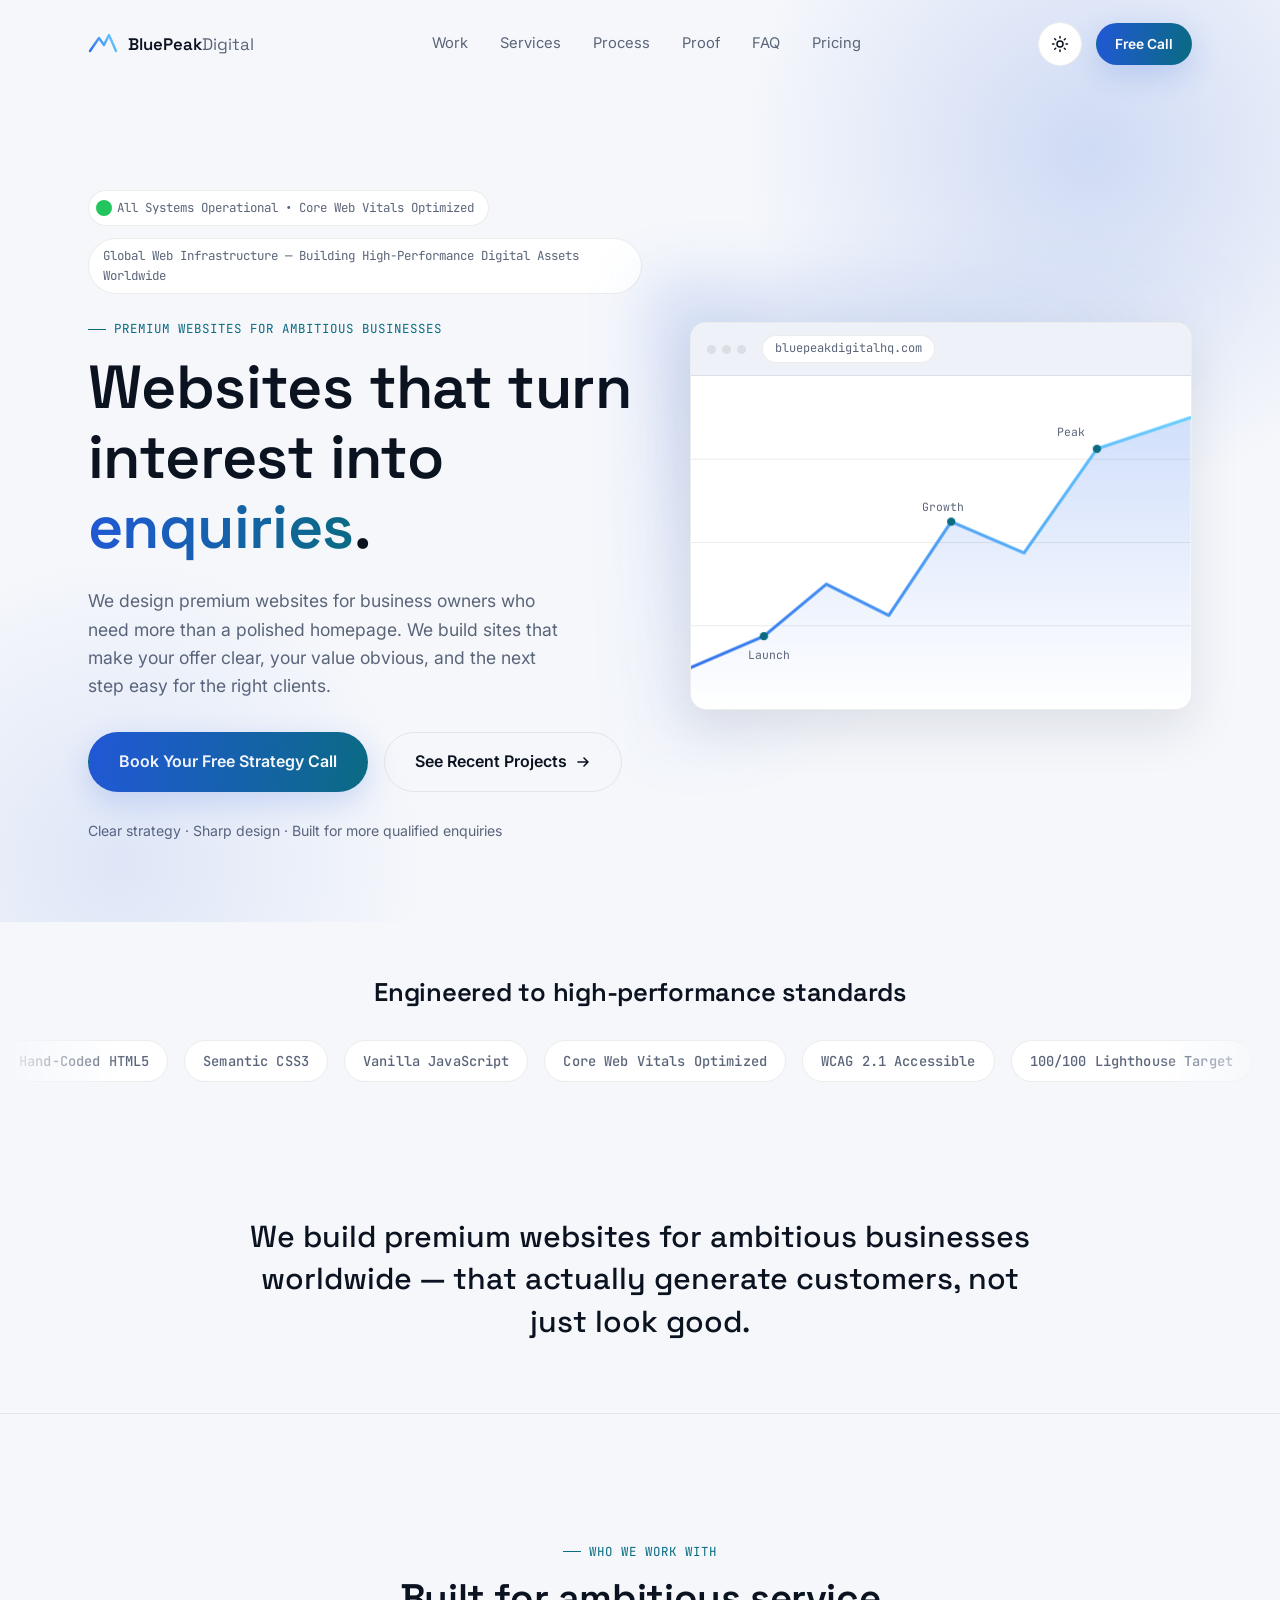
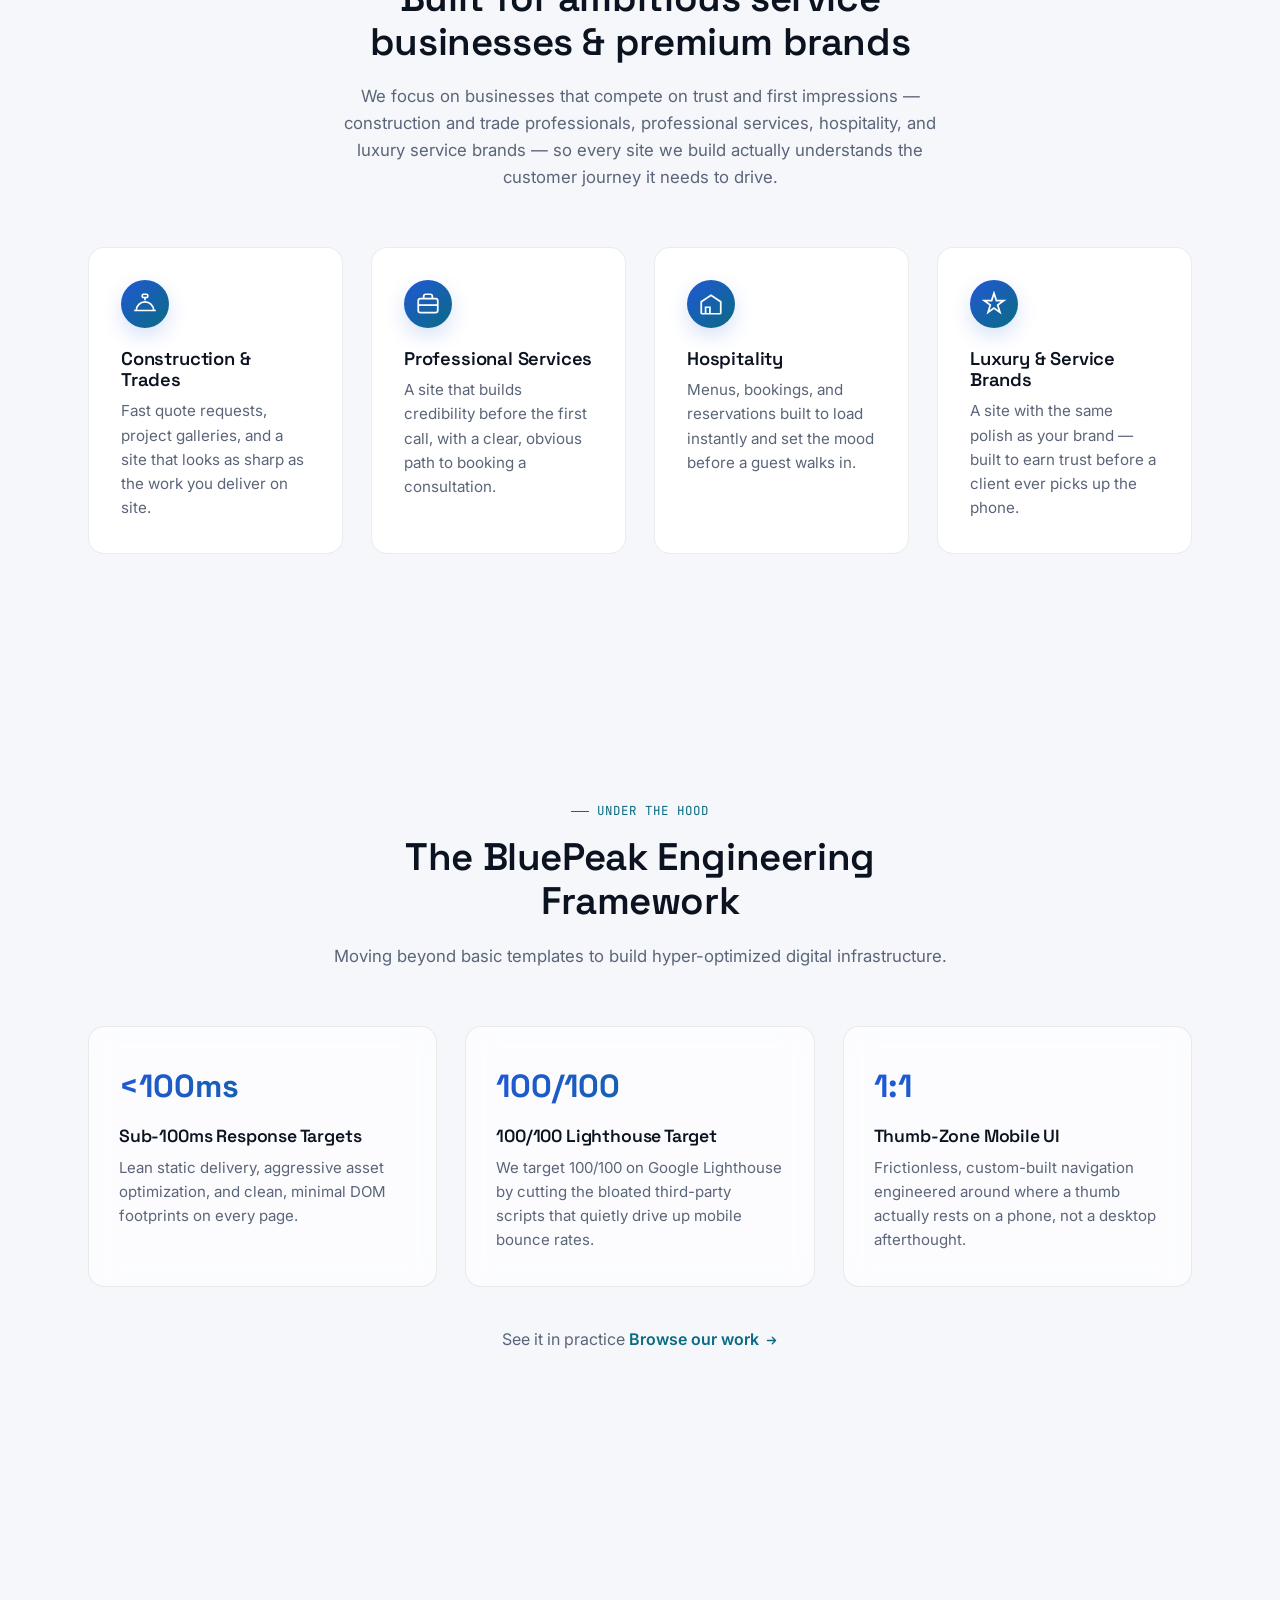
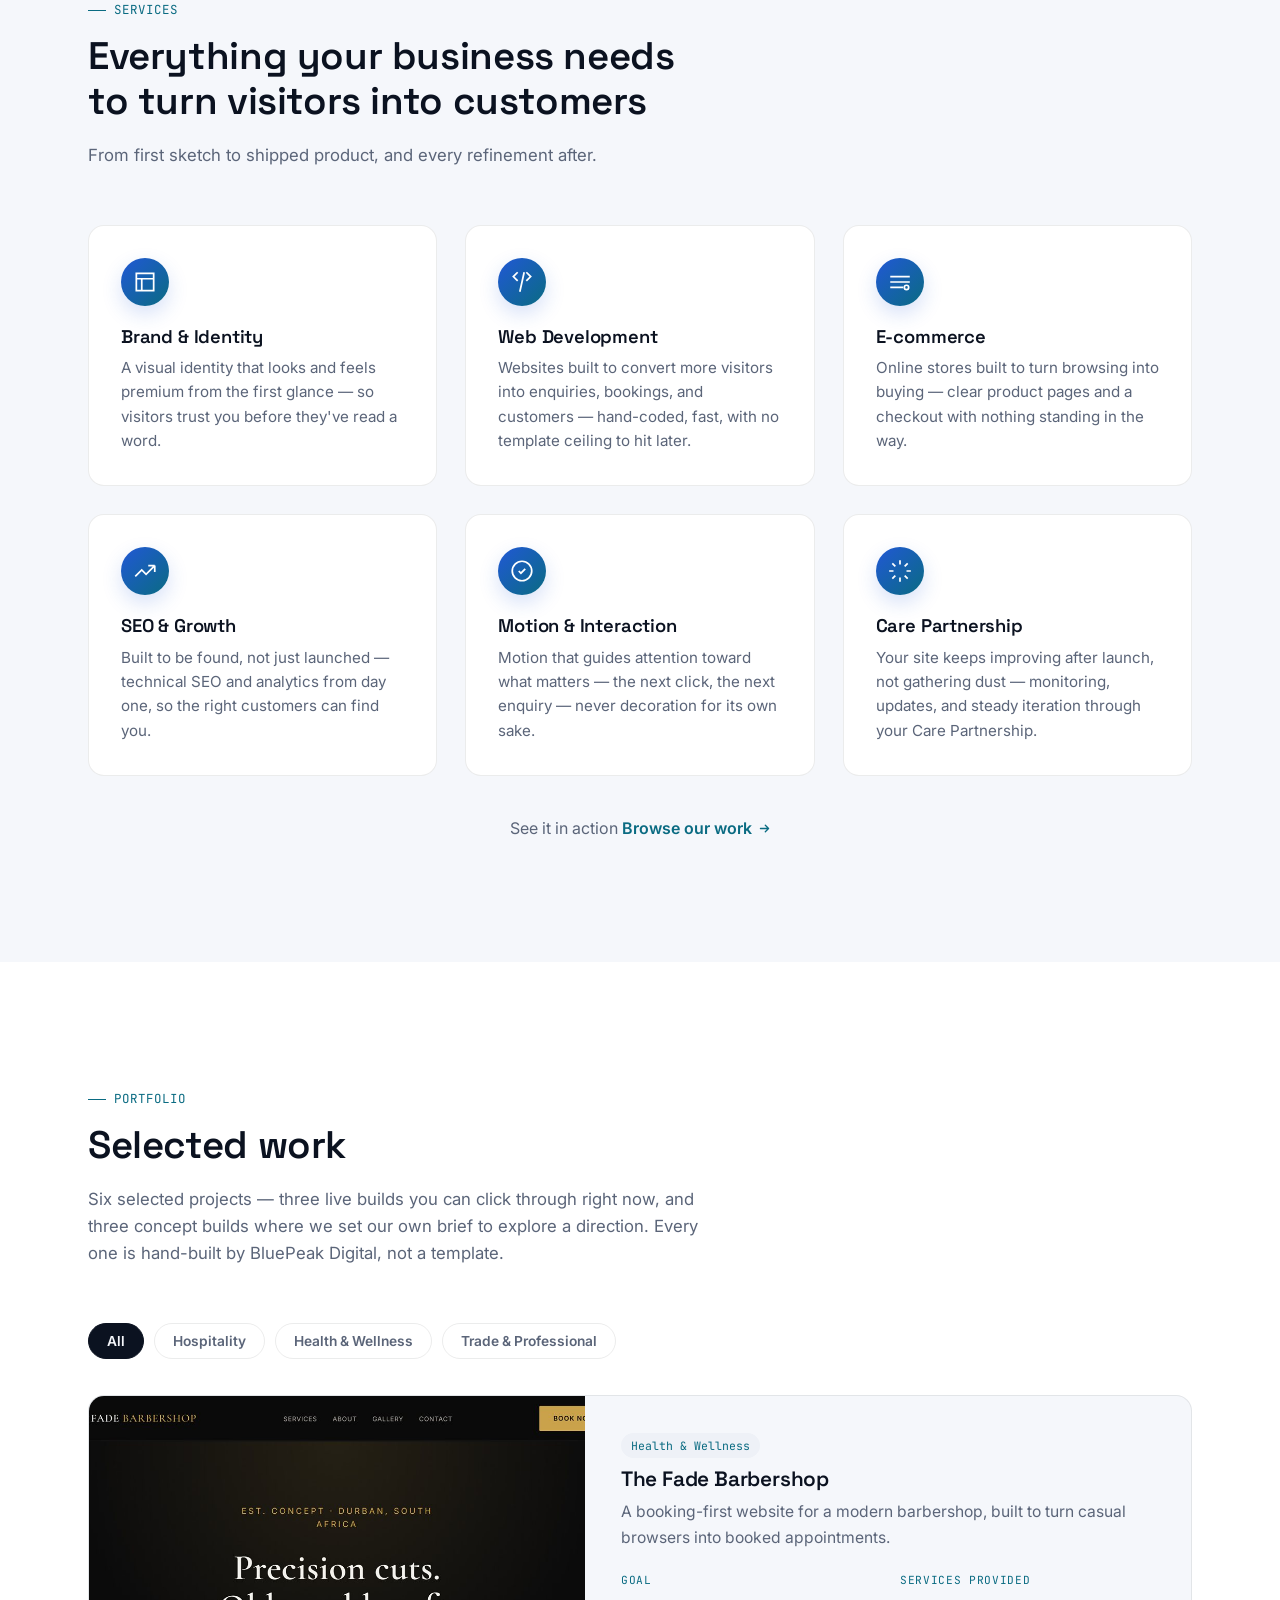
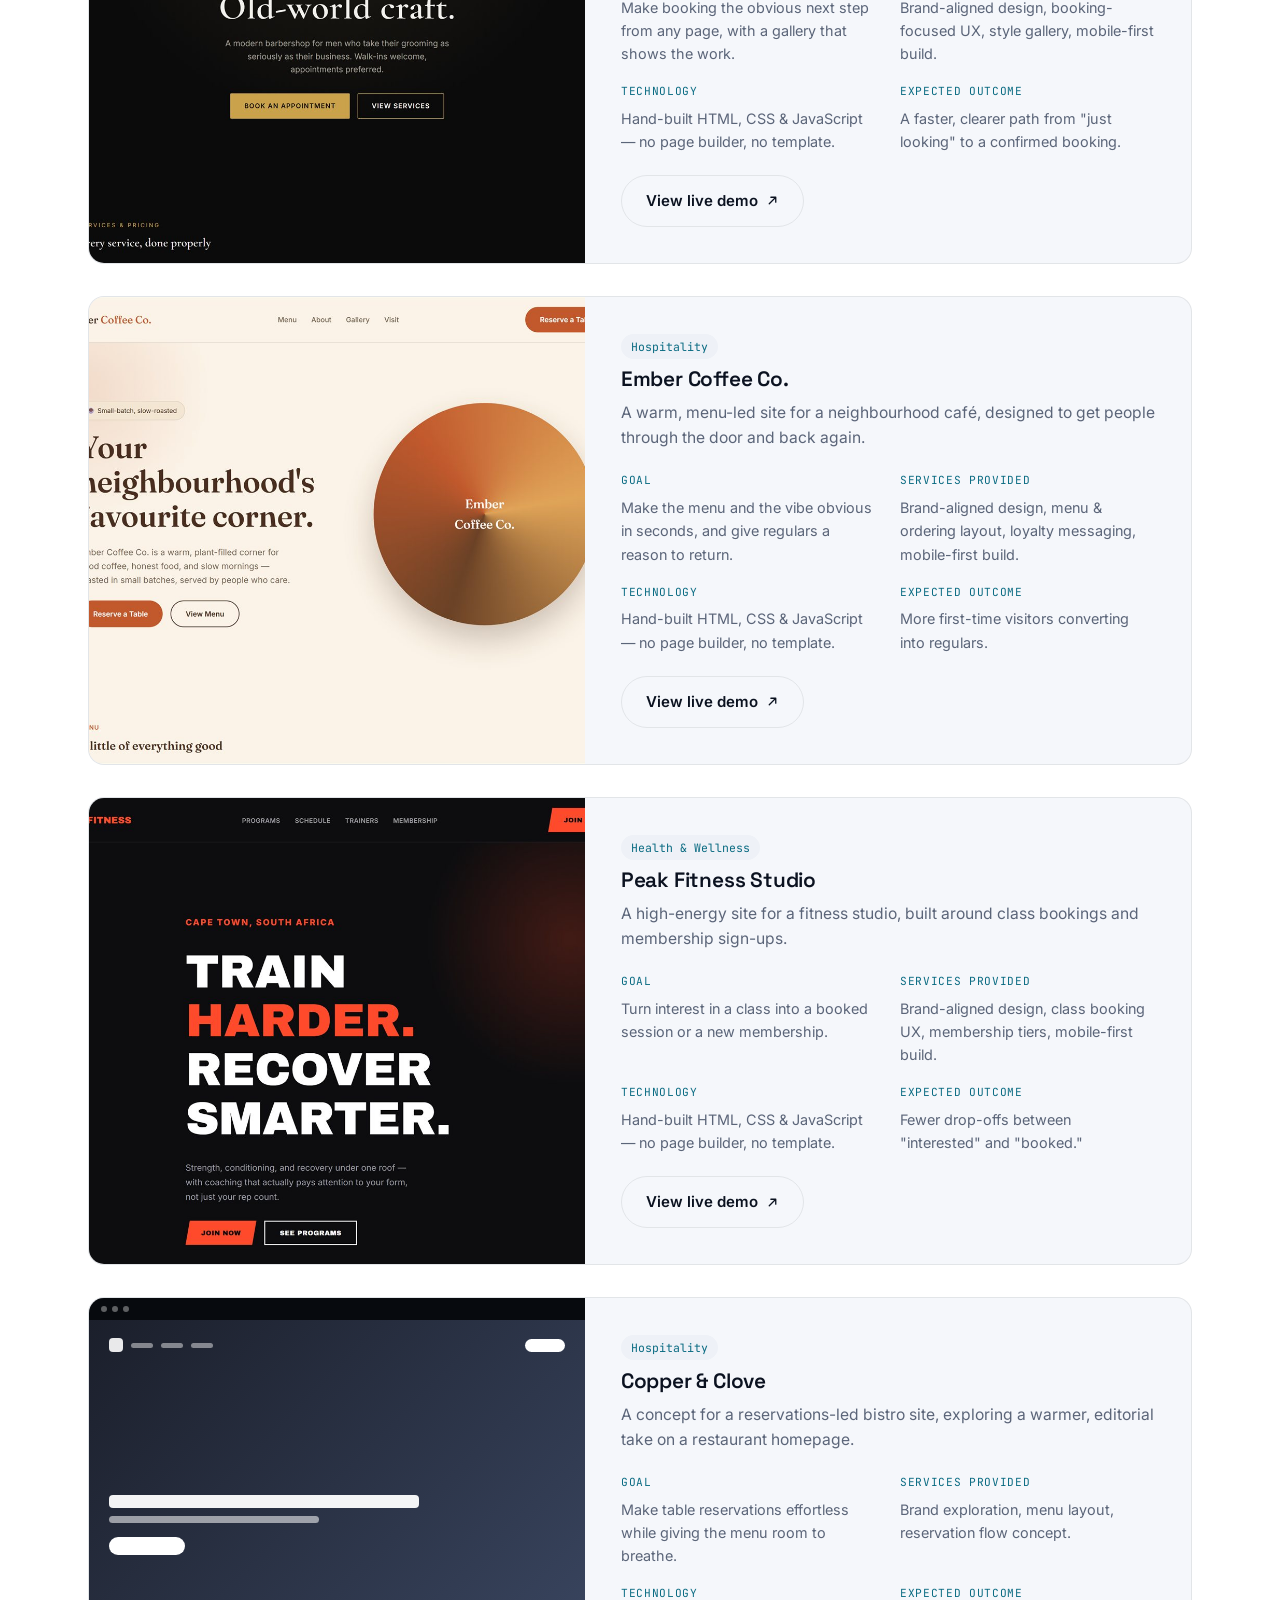
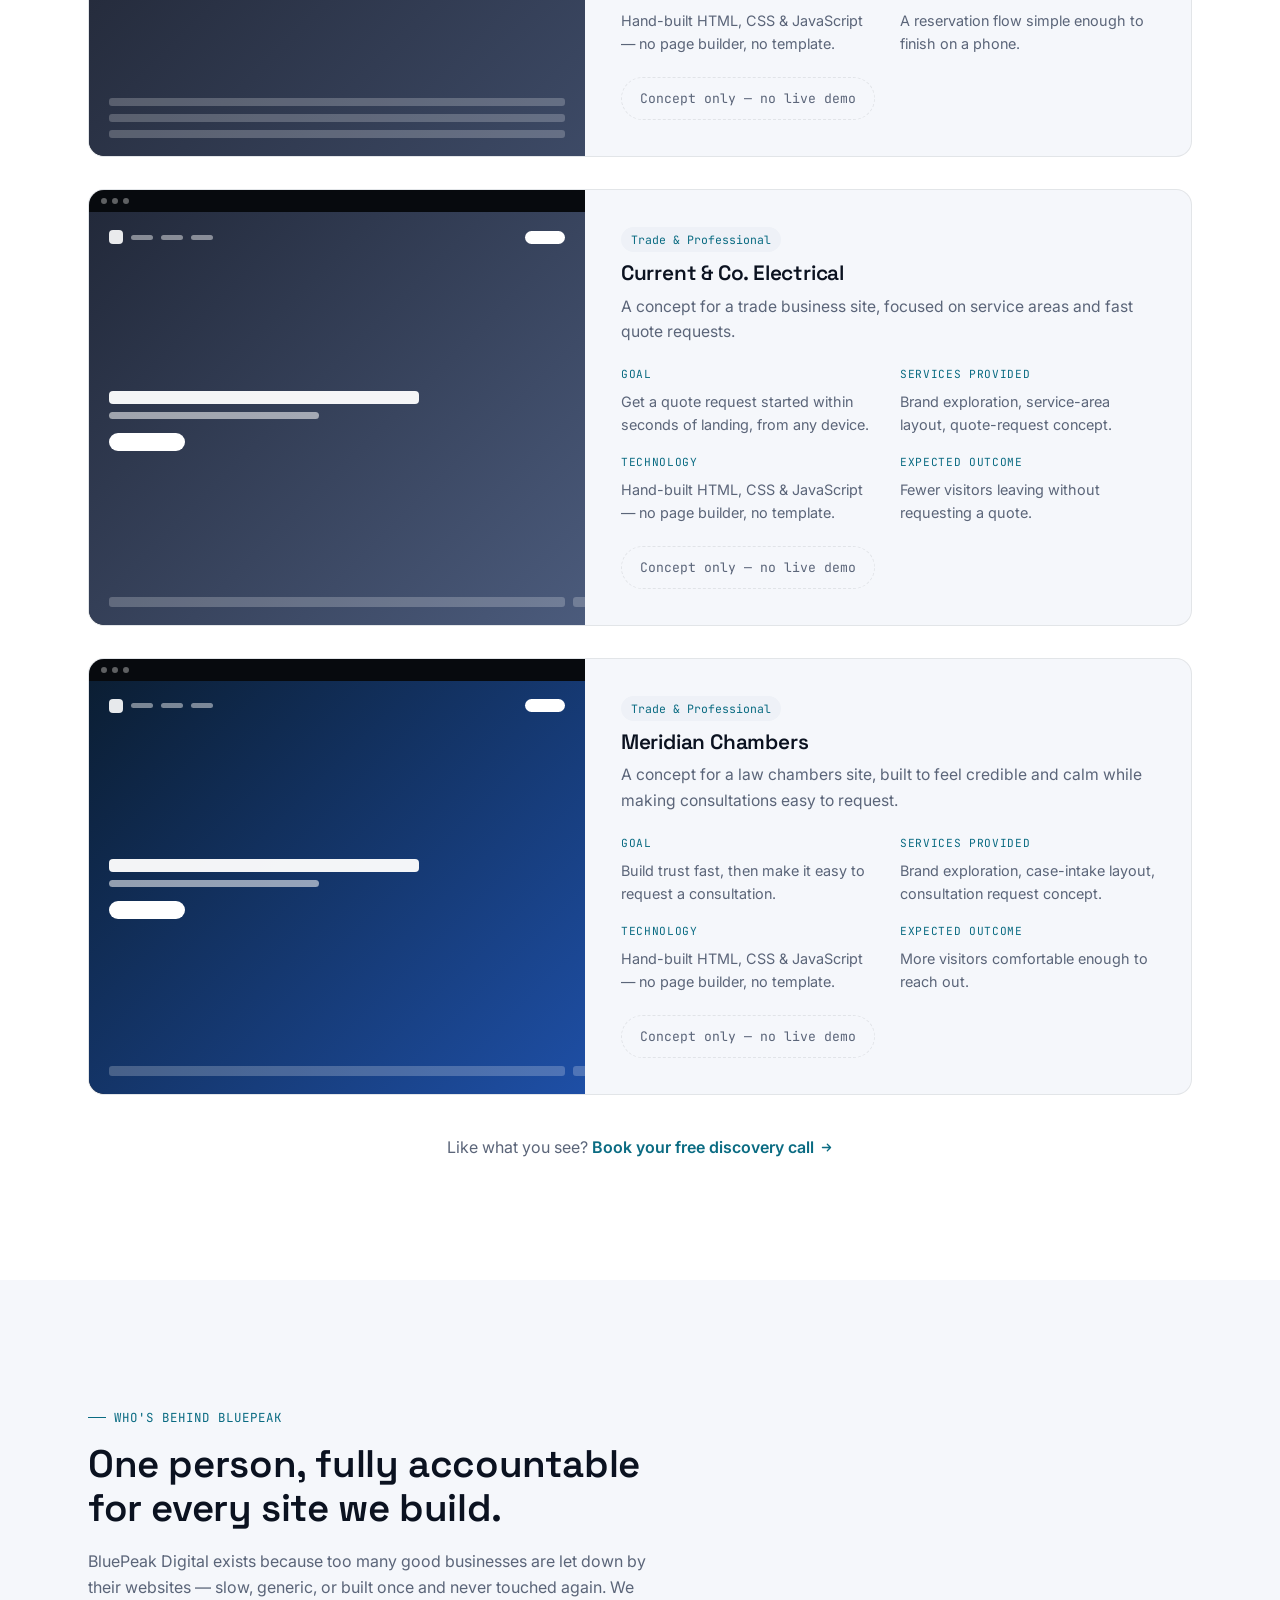
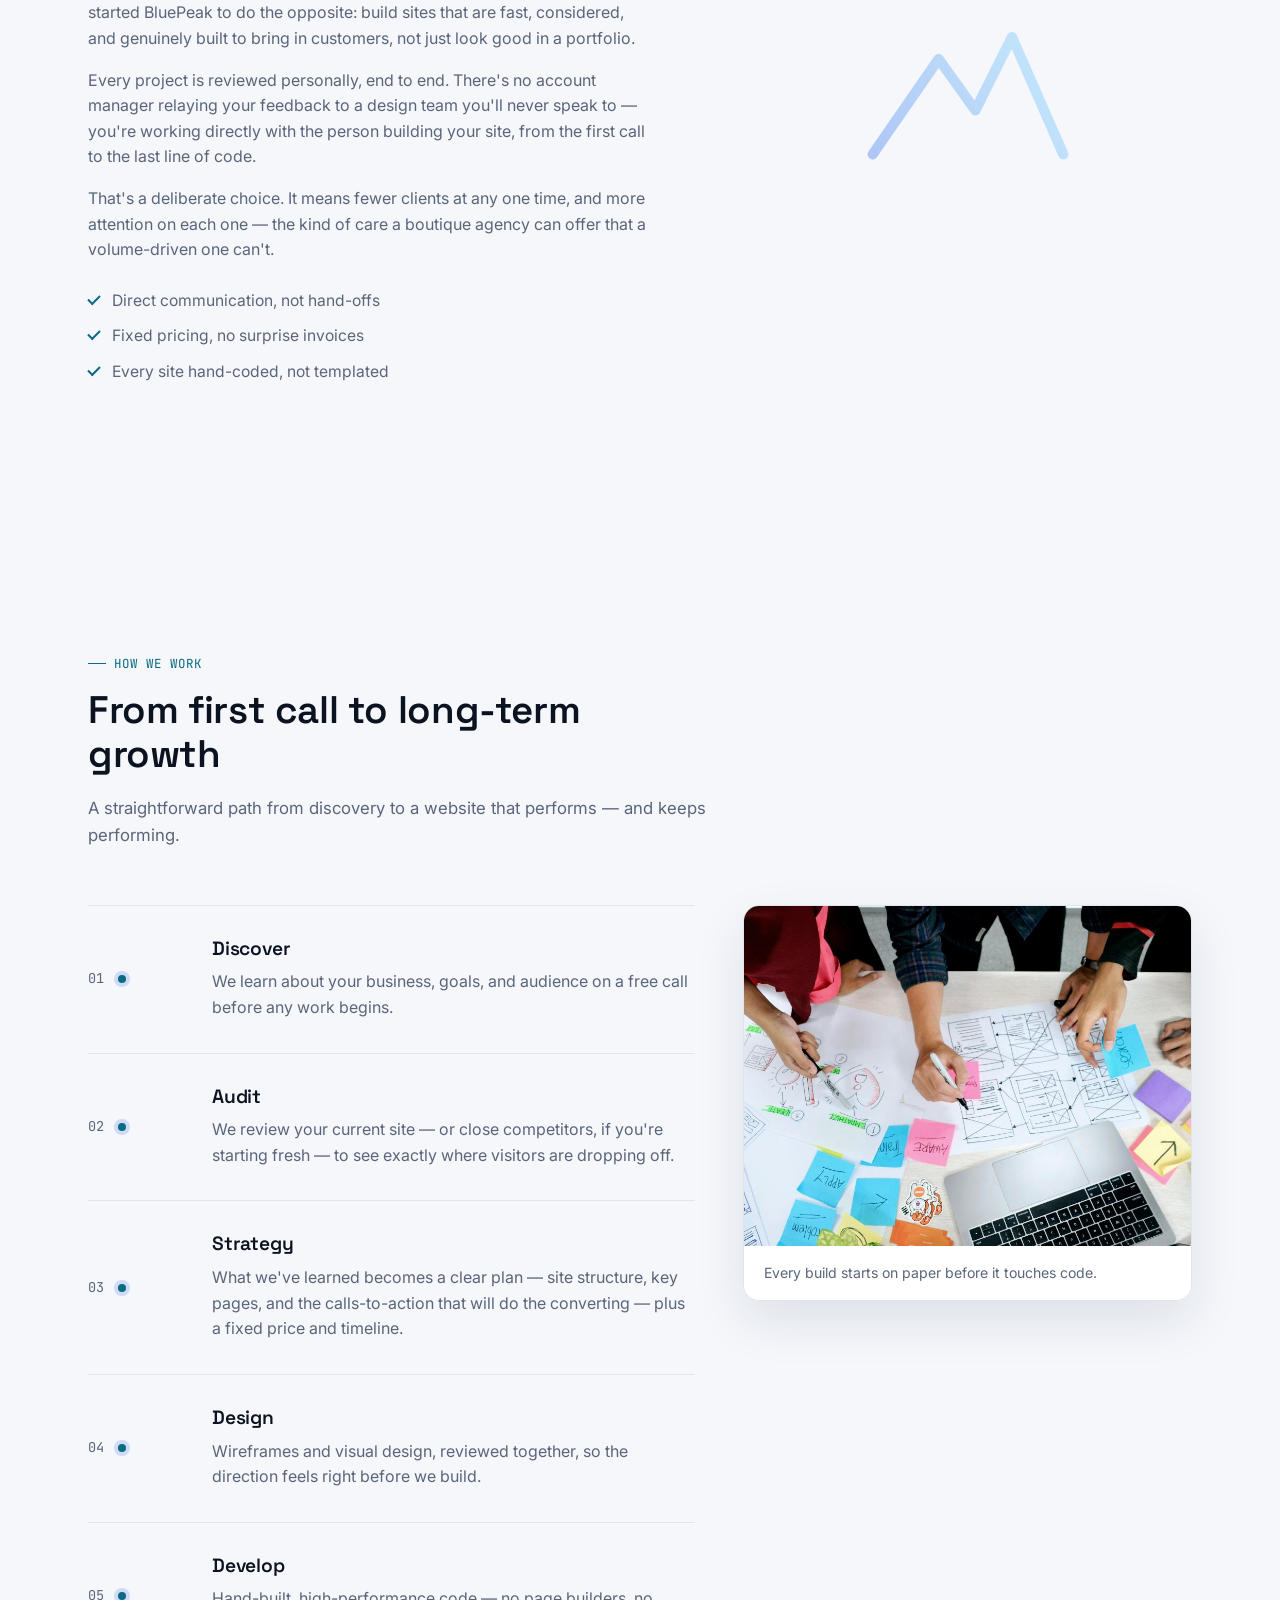
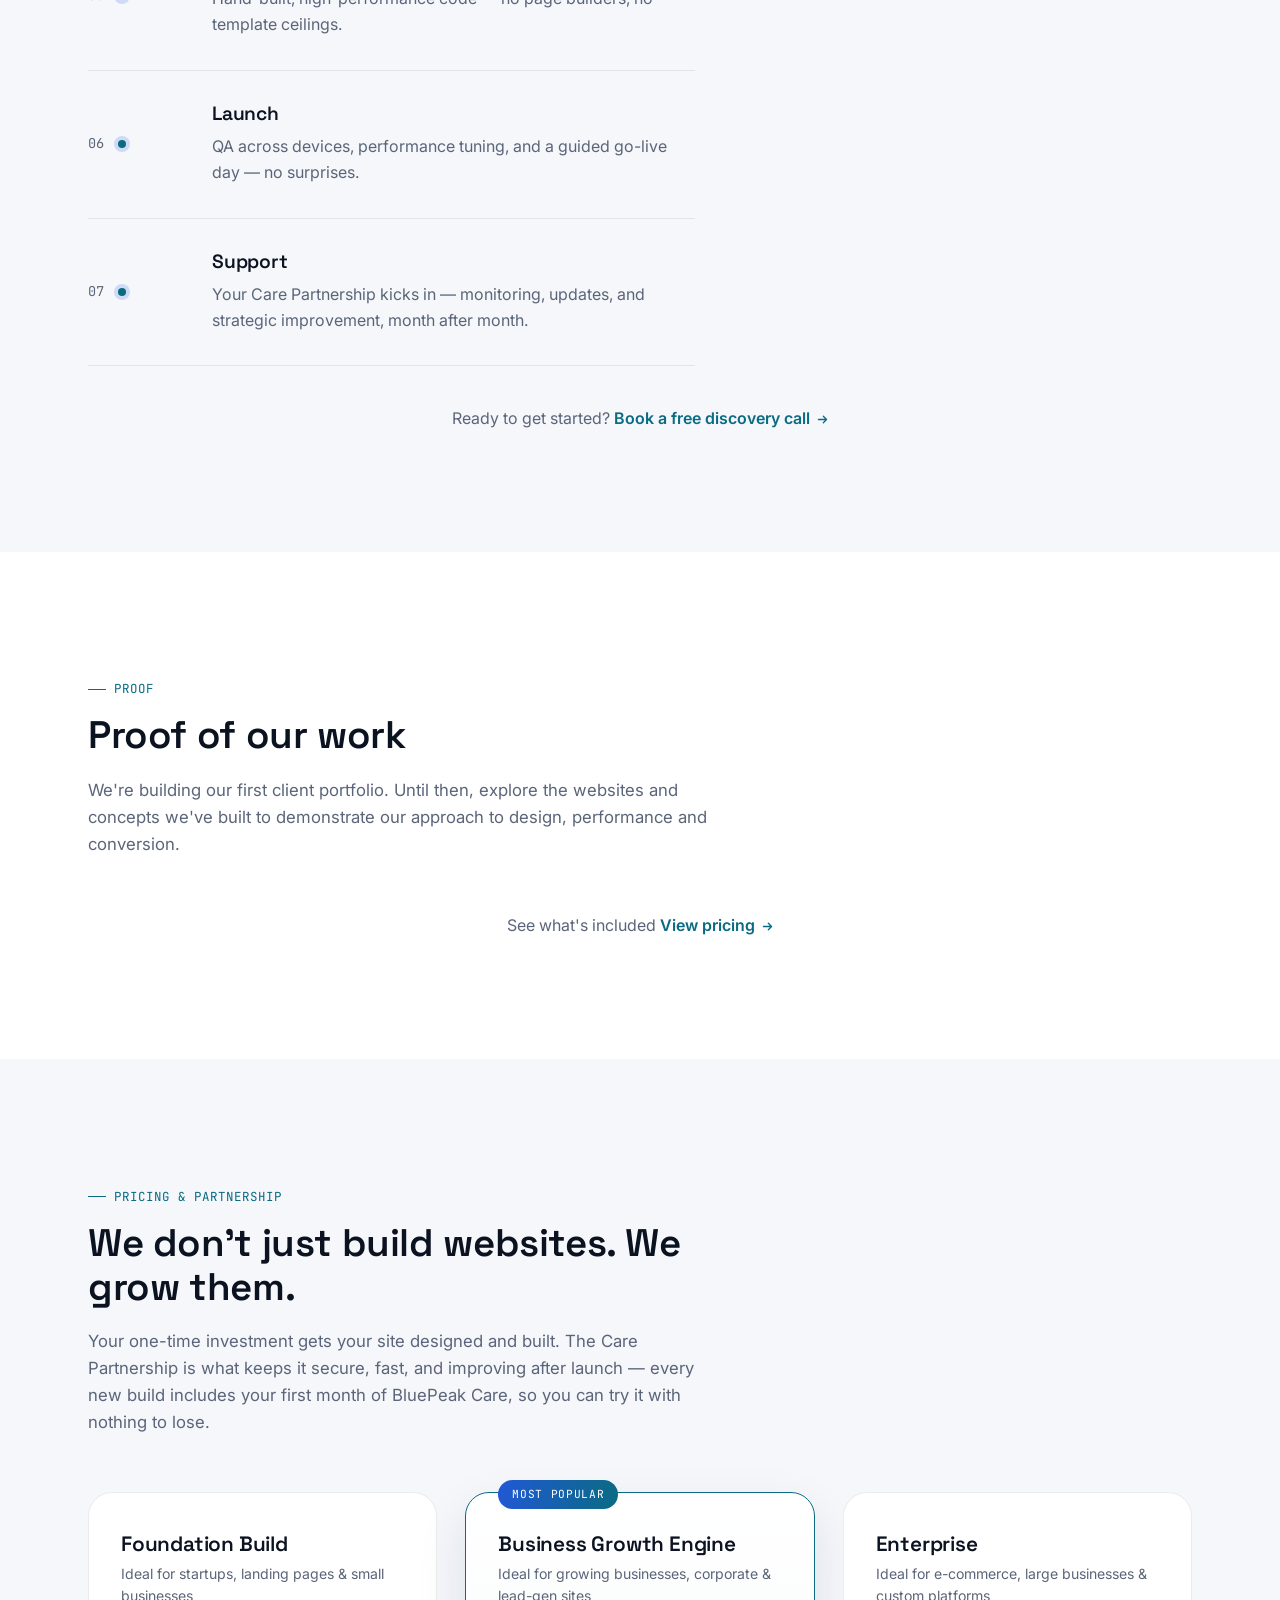
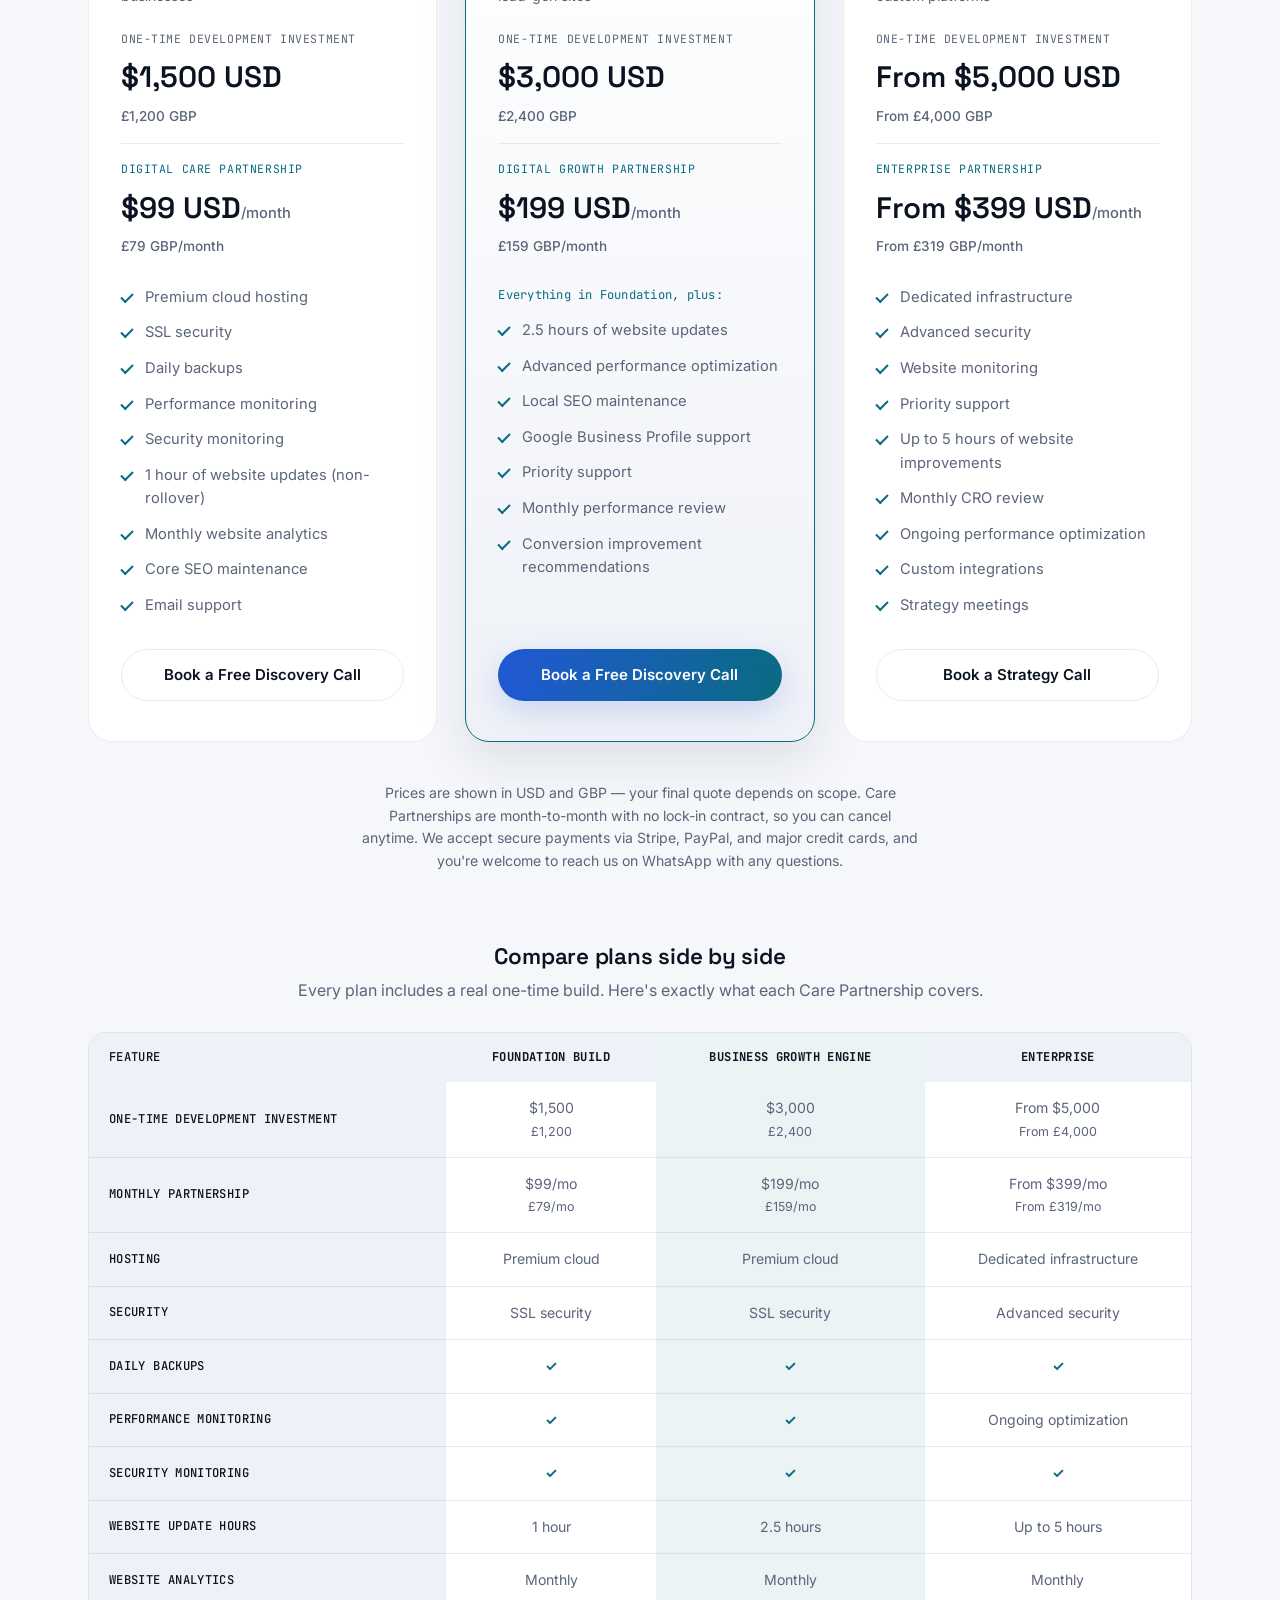
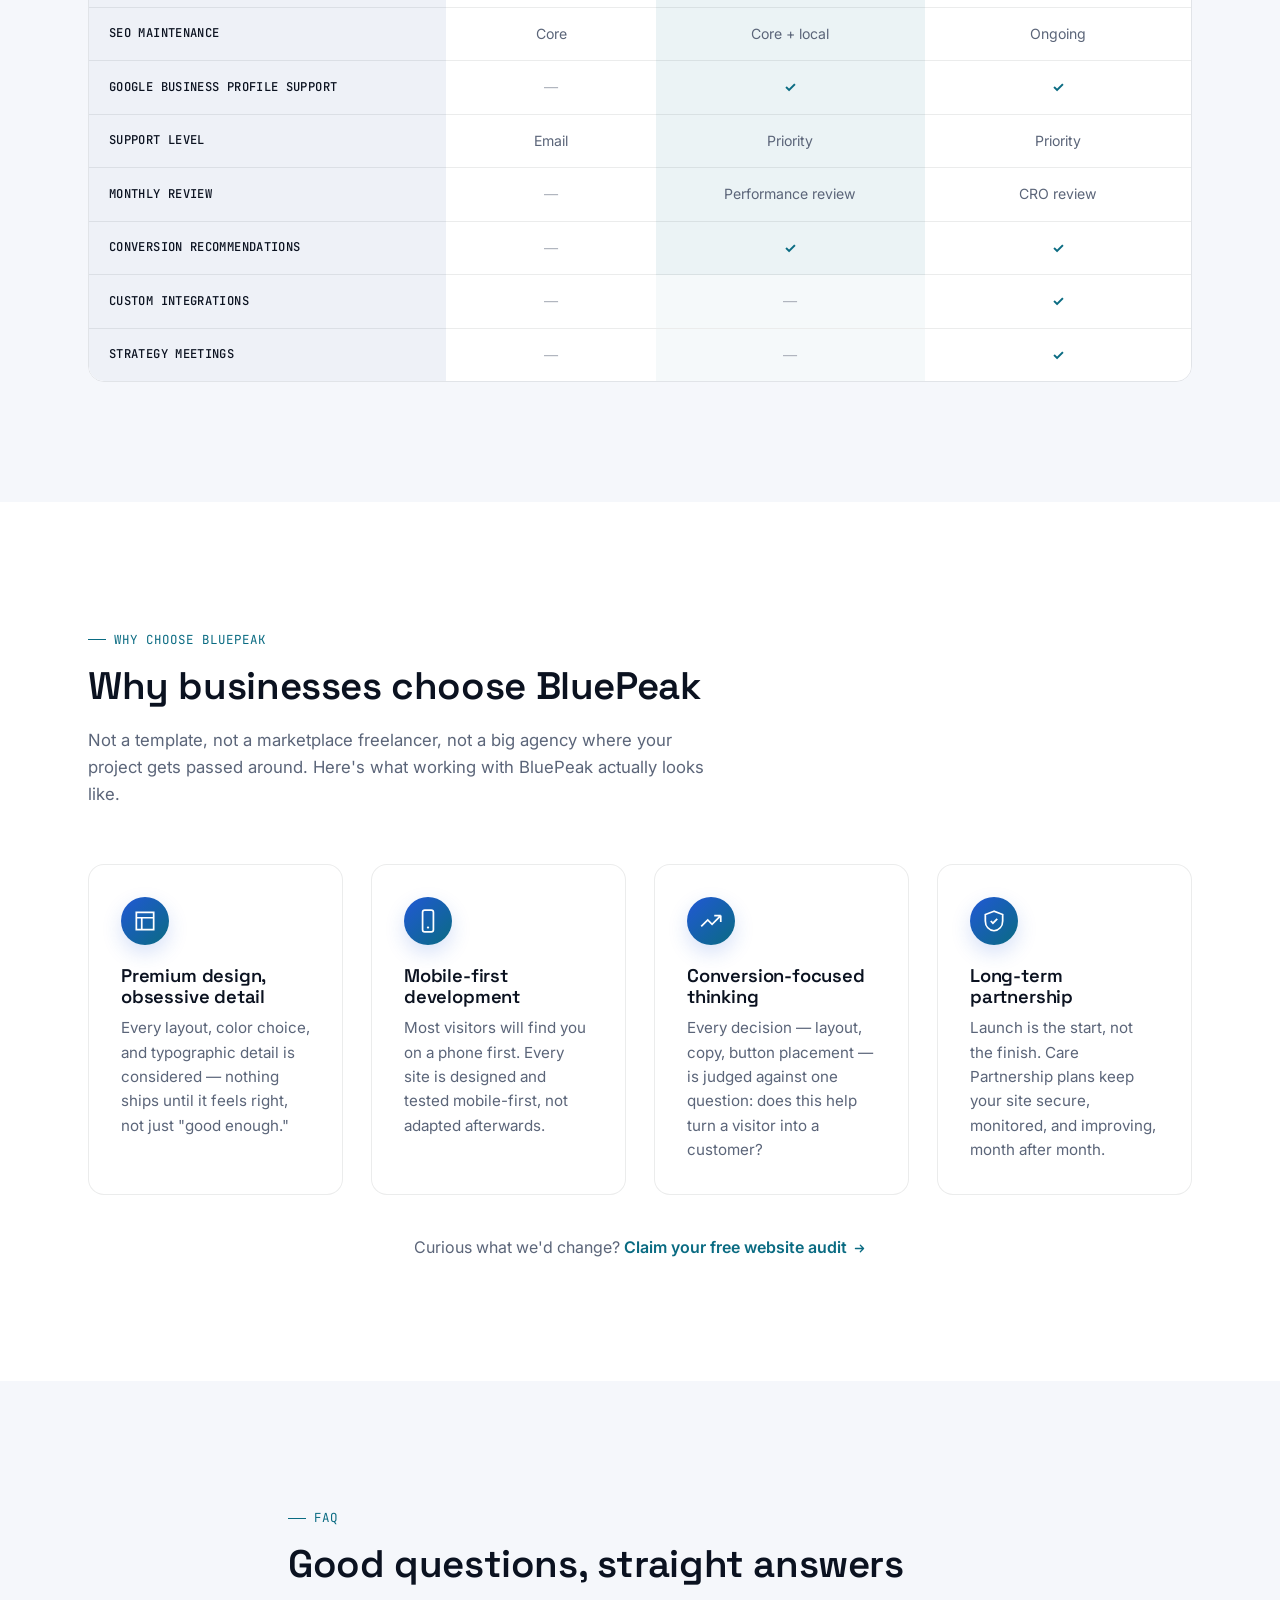
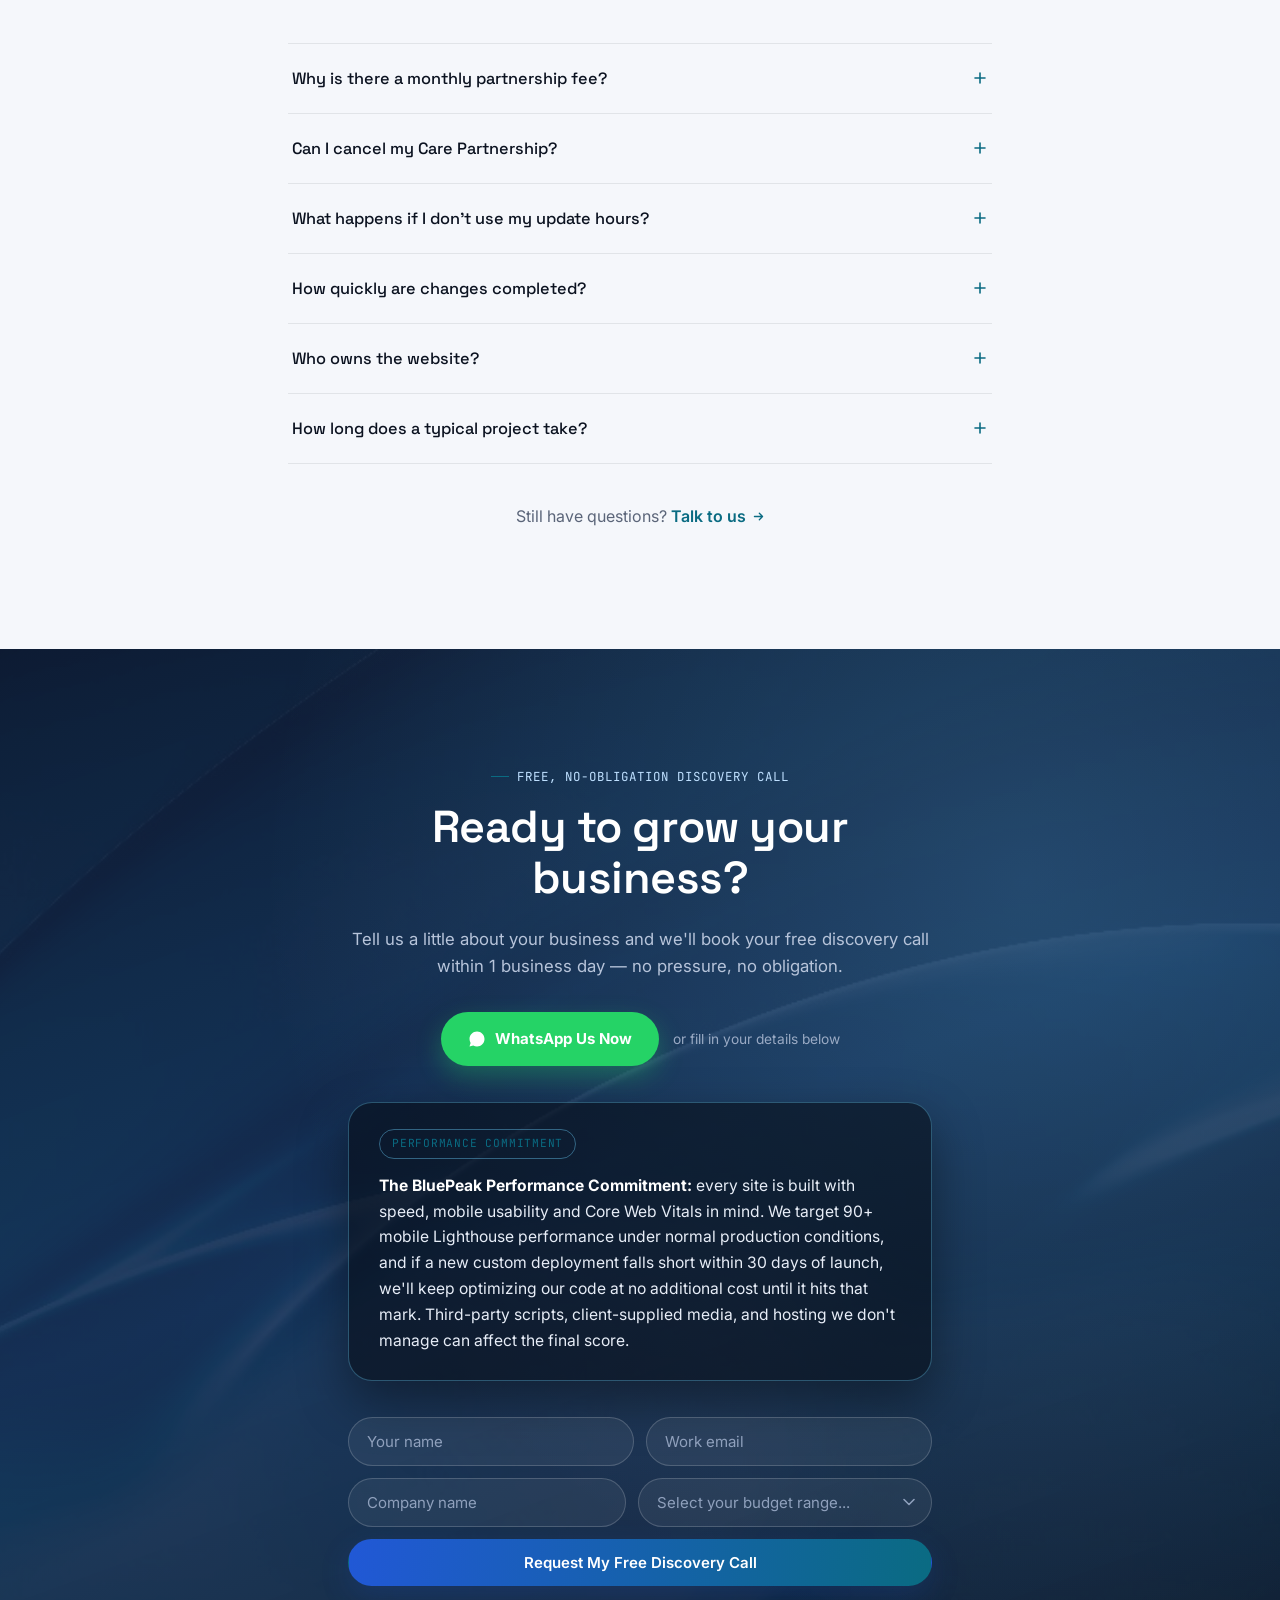
==== commit cc472a98: "Polish pass: reduce overclaiming, tighten credibility for cold outreach - Rename "Testimonials" nav/" ====
--- a/index.html
+++ b/index.html
@@ -132,7 +132,7 @@
       <a href="#work">Work</a>
       <a href="#services">Services</a>
       <a href="#process">Process</a>
-      <a href="#testimonials">Testimonials</a>
+      <a href="#proof">Proof</a>
       <a href="#faq">FAQ</a>
       <a href="#pricing">Pricing</a>
     </nav>
@@ -222,7 +222,7 @@
   <!-- ============ BUILD STANDARDS TICKER ============ -->
   <section class="stack-section" aria-label="How we build">
     <div class="container">
-      <h2 class="stack-heading reveal">Engineered to enterprise-grade standards</h2>
+      <h2 class="stack-heading reveal">Engineered to high-performance standards</h2>
     </div>
     <div class="marquee stack-marquee">
       <div class="marquee-track" aria-hidden="true">
@@ -386,7 +386,7 @@
       <div class="section-head">
         <p class="eyebrow reveal">Portfolio</p>
         <h2 class="section-title reveal">Selected work</h2>
-        <p class="section-sub reveal">Six case studies — three live builds you can click through right now, and three concept projects where we set our own brief to explore a direction. Every one is hand-built by BluePeak Digital, not a template.</p>
+        <p class="section-sub reveal">Six selected projects — three live builds you can click through right now, and three concept builds where we set our own brief to explore a direction. Every one is hand-built by BluePeak Digital, not a template.</p>
       </div>
 
       <div class="filter-tabs reveal" role="group" aria-label="Filter portfolio">
@@ -761,8 +761,8 @@
     </div>
   </section>
 
-  <!-- ============ TESTIMONIALS ============ -->
-  <section class="section section-alt" id="testimonials">
+  <!-- ============ PROOF ============ -->
+  <section class="section section-alt" id="proof">
     <div class="container">
       <div class="section-head">
         <p class="eyebrow reveal">Proof</p>
@@ -1014,33 +1014,17 @@
     <div class="container">
       <div class="section-head">
         <p class="eyebrow reveal">Why choose BluePeak</p>
-        <h2 class="section-title reveal">Six reasons businesses choose BluePeak</h2>
+        <h2 class="section-title reveal">Why businesses choose BluePeak</h2>
         <p class="section-sub reveal">Not a template, not a marketplace freelancer, not a big agency where your project gets passed around. Here's what working with BluePeak actually looks like.</p>
       </div>
 
-      <div class="grid grid-3">
-        <article class="card service-card reveal">
-          <div class="card-icon">
-            <svg width="26" height="26" viewBox="0 0 24 24" fill="none" stroke="currentColor" stroke-width="1.6" aria-hidden="true"><circle cx="9" cy="8" r="3.4"/><path d="M2.5 20c0-3.6 2.9-6 6.5-6s6.5 2.4 6.5 6"/><path d="M16 4.3a3.4 3.4 0 0 1 0 6.6M19 20c0-3-1.8-5.2-4.5-5.9"/></svg>
-          </div>
-          <h3>Personal communication</h3>
-          <p>No account managers, no hand-offs. You talk directly to the person building and maintaining your site — every time.</p>
-        </article>
-
+      <div class="grid grid-4">
         <article class="card service-card reveal">
           <div class="card-icon">
             <svg width="26" height="26" viewBox="0 0 24 24" fill="none" stroke="currentColor" stroke-width="1.6" aria-hidden="true"><path d="M4 4h16v16H4z"/><path d="M4 9h16M9 9v11"/></svg>
           </div>
           <h3>Premium design, obsessive detail</h3>
-          <p>Every layout, colour choice, and typographic detail is considered — nothing ships until it feels right, not just "good enough."</p>
-        </article>
-
-        <article class="card service-card reveal">
-          <div class="card-icon">
-            <svg width="26" height="26" viewBox="0 0 24 24" fill="none" stroke="currentColor" stroke-width="1.6" aria-hidden="true"><path d="M13 2 3 14h7l-1 8 11-14h-8l1-6Z"/></svg>
-          </div>
-          <h3>Fast performance</h3>
-          <p>A slow site loses visitors before they see what you offer. Every build is optimised to load fast, on any connection.</p>
+          <p>Every layout, color choice, and typographic detail is considered — nothing ships until it feels right, not just "good enough."</p>
         </article>
 
         <article class="card service-card reveal">
@@ -1151,7 +1135,7 @@
     <div class="container cta-inner">
       <p class="eyebrow eyebrow--light reveal">Free, no-obligation discovery call</p>
       <h2 class="cta-title reveal">Ready to grow your business?</h2>
-      <p class="cta-sub reveal">Tell us a little about your business and we'll book your free discovery call within 24 hours — no pressure, no obligation.</p>
+      <p class="cta-sub reveal">Tell us a little about your business and we'll book your free discovery call within 1 business day — no pressure, no obligation.</p>
 
       <div class="cta-quick-actions reveal">
         <a href="https://wa.me/27665667254" target="_blank" rel="noopener" class="btn btn-whatsapp">
@@ -1162,8 +1146,8 @@
       </div>
 
       <div class="guarantee-card reveal">
-        <span class="guarantee-badge">Performance guarantee</span>
-        <p class="guarantee-text"><strong>The BluePeak Performance Guarantee:</strong> we do not build slow websites. If your new custom deployment doesn't score 90+ for mobile performance on Google Lighthouse within 30 days of launch, we'll keep optimizing it at no additional cost until it does — provided the shortfall isn't caused by factors outside our control, like third-party scripts, client-supplied media, or hosting we don't manage. No excuses, just results.</p>
+        <span class="guarantee-badge">Performance commitment</span>
+        <p class="guarantee-text"><strong>The BluePeak Performance Commitment:</strong> every site is built with speed, mobile usability and Core Web Vitals in mind. We target 90+ mobile Lighthouse performance under normal production conditions, and if a new custom deployment falls short within 30 days of launch, we'll keep optimizing our code at no additional cost until it hits that mark. Third-party scripts, client-supplied media, and hosting we don't manage can affect the final score.</p>
       </div>
 
       <form class="cta-form reveal" id="ctaForm" action="https://formspree.io/f/mrewvwdj" method="POST">
@@ -1193,10 +1177,6 @@
       </form>
 
       <div class="contact-methods reveal">
-        <a class="contact-method" href="tel:+27665667254">
-          <svg width="18" height="18" viewBox="0 0 24 24" fill="none" stroke="currentColor" stroke-width="1.7" stroke-linecap="round" stroke-linejoin="round" aria-hidden="true"><path d="M4 4h4l2 5-2.5 1.5a11 11 0 0 0 5 5L14 13l5 2v4a2 2 0 0 1-2 2A15 15 0 0 1 4 6a2 2 0 0 1 2-2Z"/></svg>
-          Call us
-        </a>
         <a class="contact-method" href="mailto:hello@bluepeakdigitalhq.com">
           <svg width="18" height="18" viewBox="0 0 24 24" fill="none" stroke="currentColor" stroke-width="1.7" stroke-linecap="round" stroke-linejoin="round" aria-hidden="true"><path d="M4 5h16v14H4z"/><path d="m4 6 8 7 8-7"/></svg>
           hello@bluepeakdigitalhq.com
@@ -1236,7 +1216,7 @@
         <a href="#work">Work</a>
         <a href="#services">Services</a>
         <a href="#process">Process</a>
-        <a href="#testimonials">Testimonials</a>
+        <a href="#proof">Proof</a>
       </div>
       <div class="footer-col">
         <h4>Company</h4>
@@ -1247,9 +1227,8 @@
       <div class="footer-col">
         <h4>Contact</h4>
         <a href="mailto:hello@bluepeakdigitalhq.com">hello@bluepeakdigitalhq.com</a>
-        <a href="tel:+27665667254">Call us</a>
         <a href="https://wa.me/27665667254" target="_blank" rel="noopener">Chat on WhatsApp</a>
-        <span class="footer-note">Secure Global Payments via Stripe, PayPal &amp; Major Credit Cards · Replies within 24 hours</span>
+        <span class="footer-note">Secure Global Payments via Stripe, PayPal &amp; Major Credit Cards · Usually replies within 1 business day</span>
       </div>
       <div class="footer-col">
         <h4>Legal</h4>
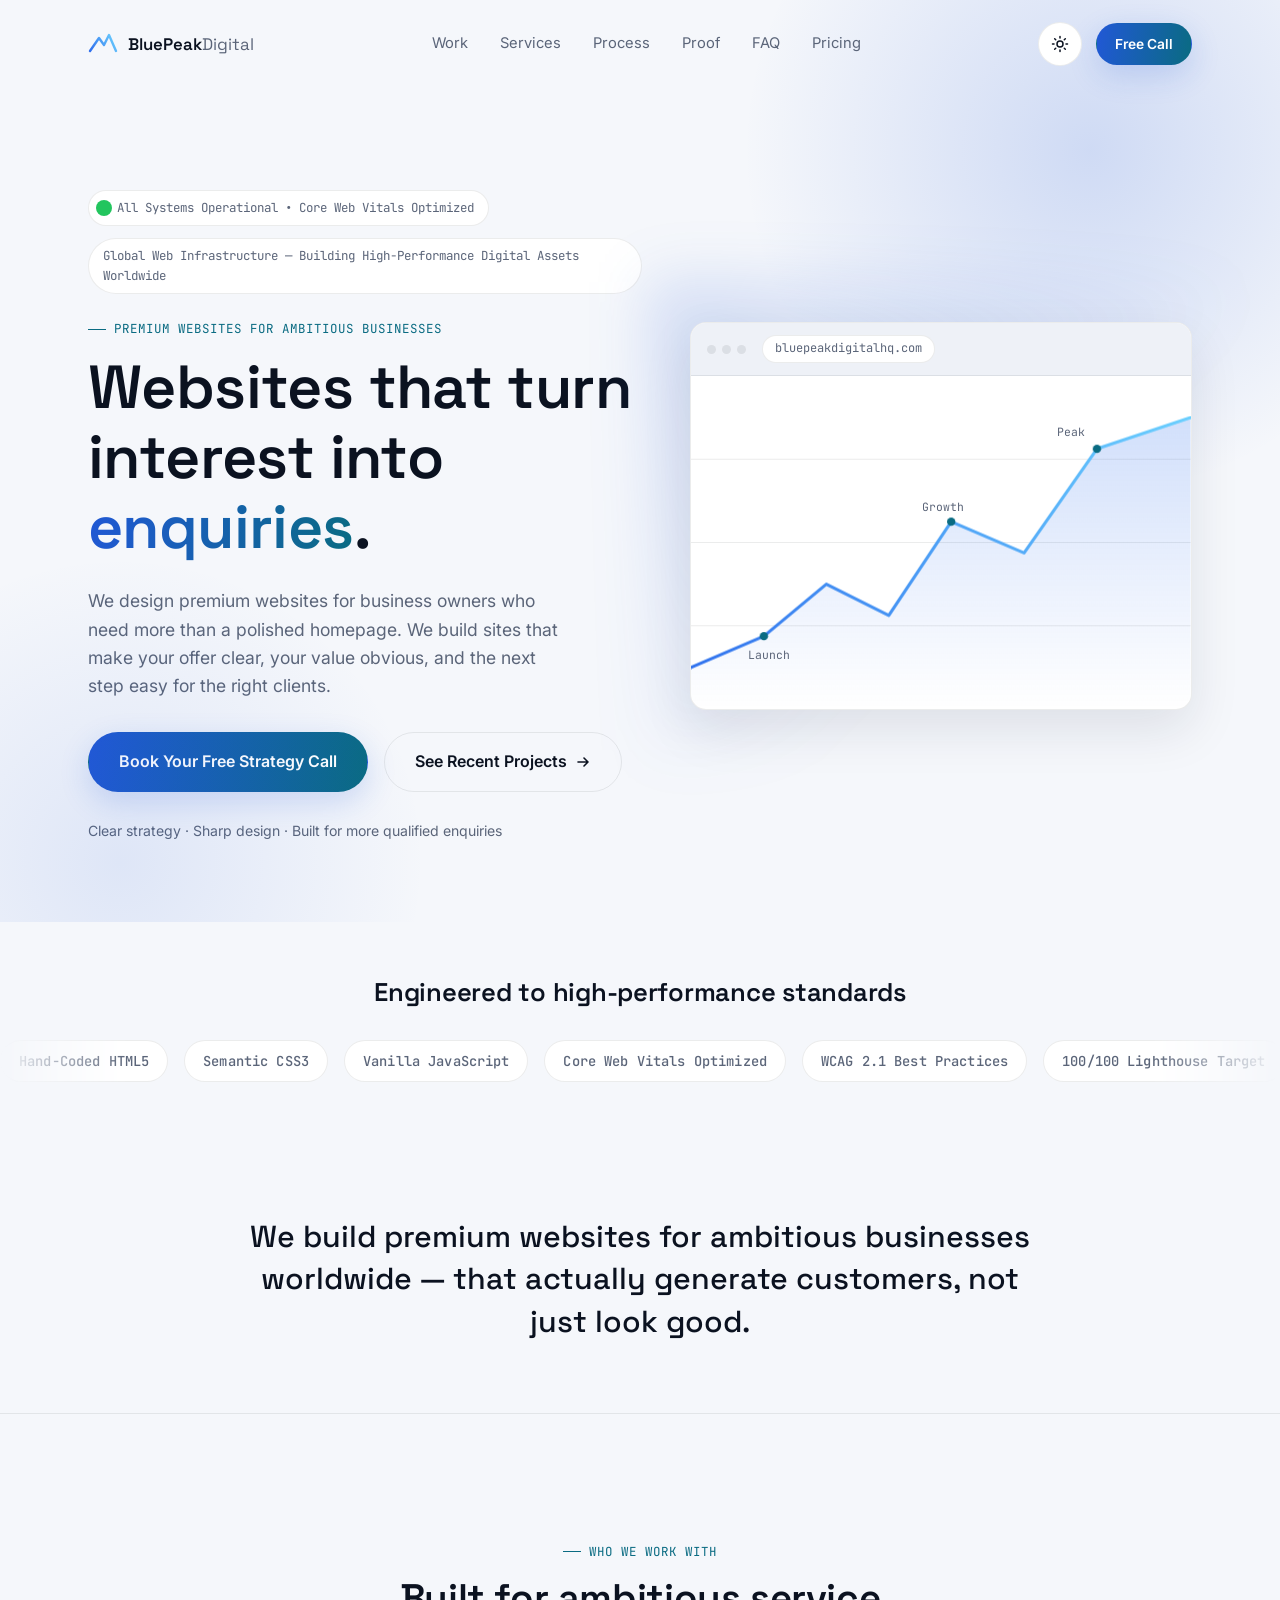
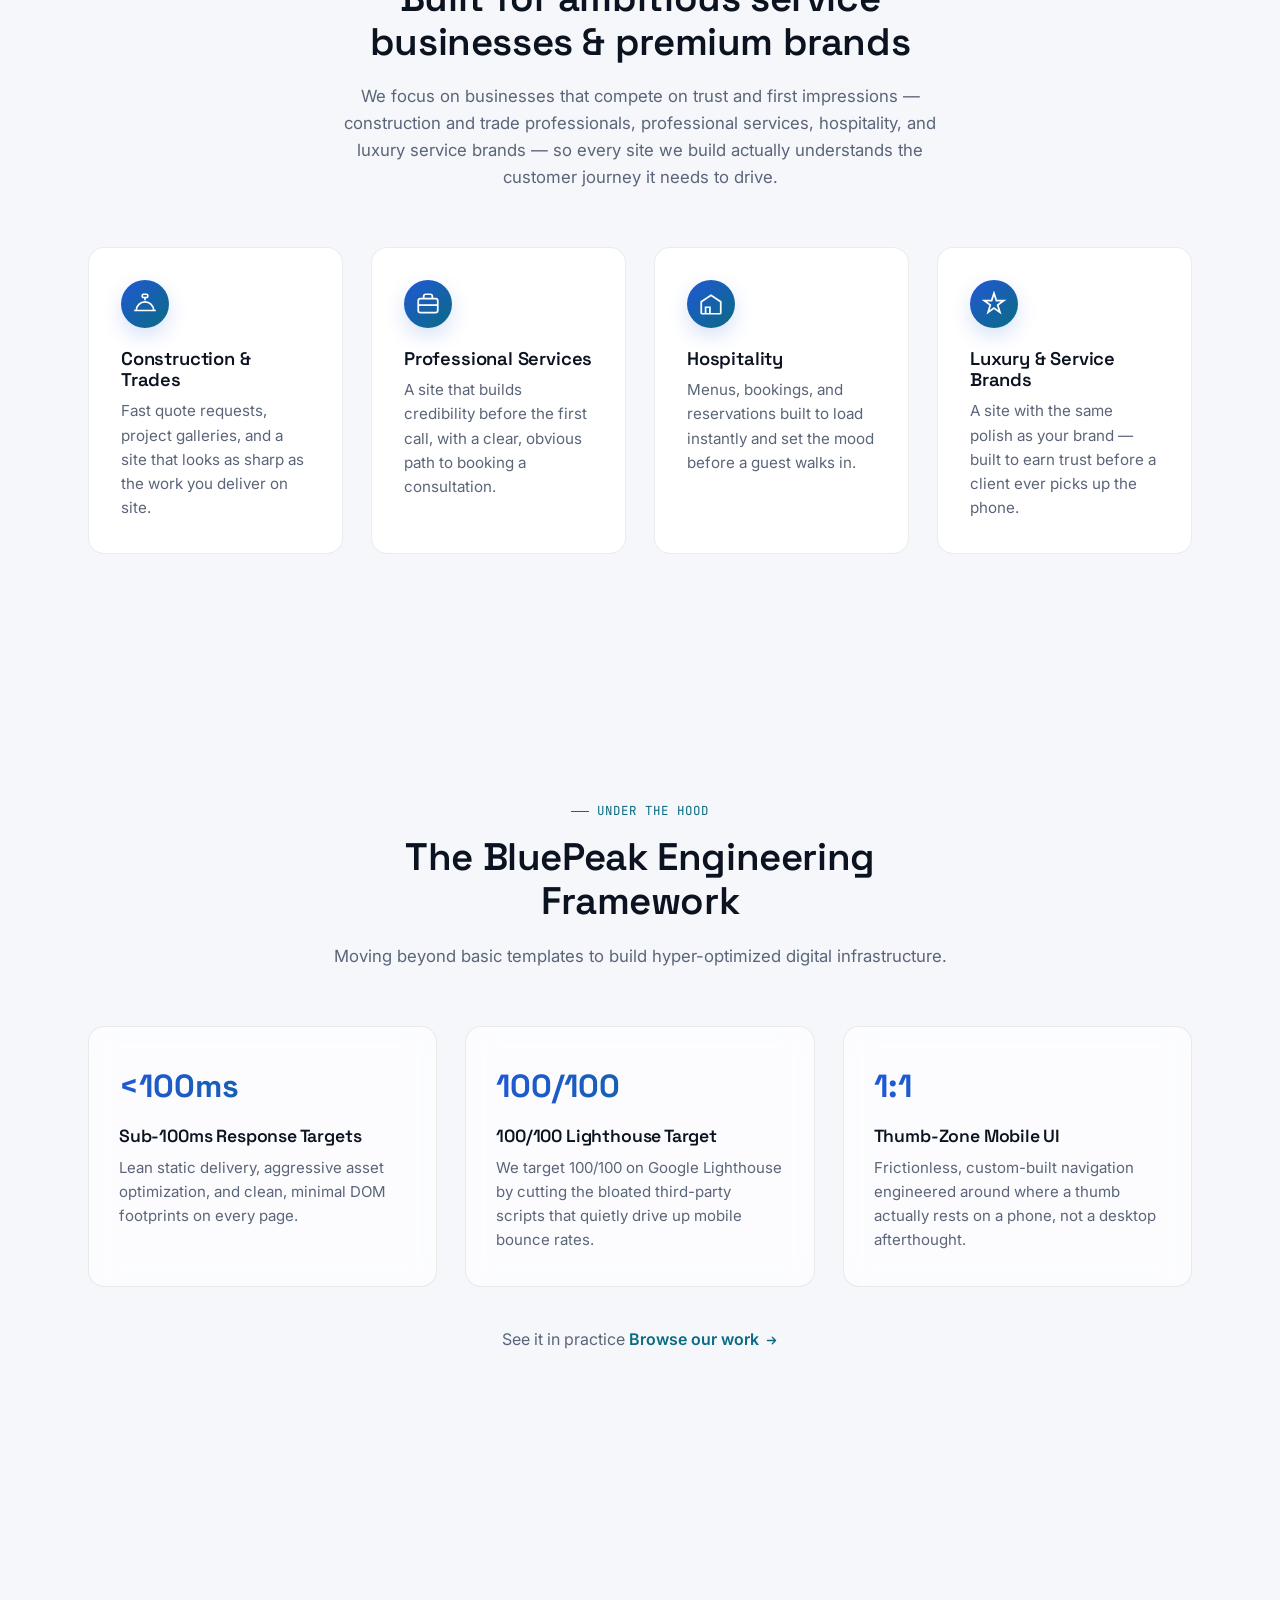
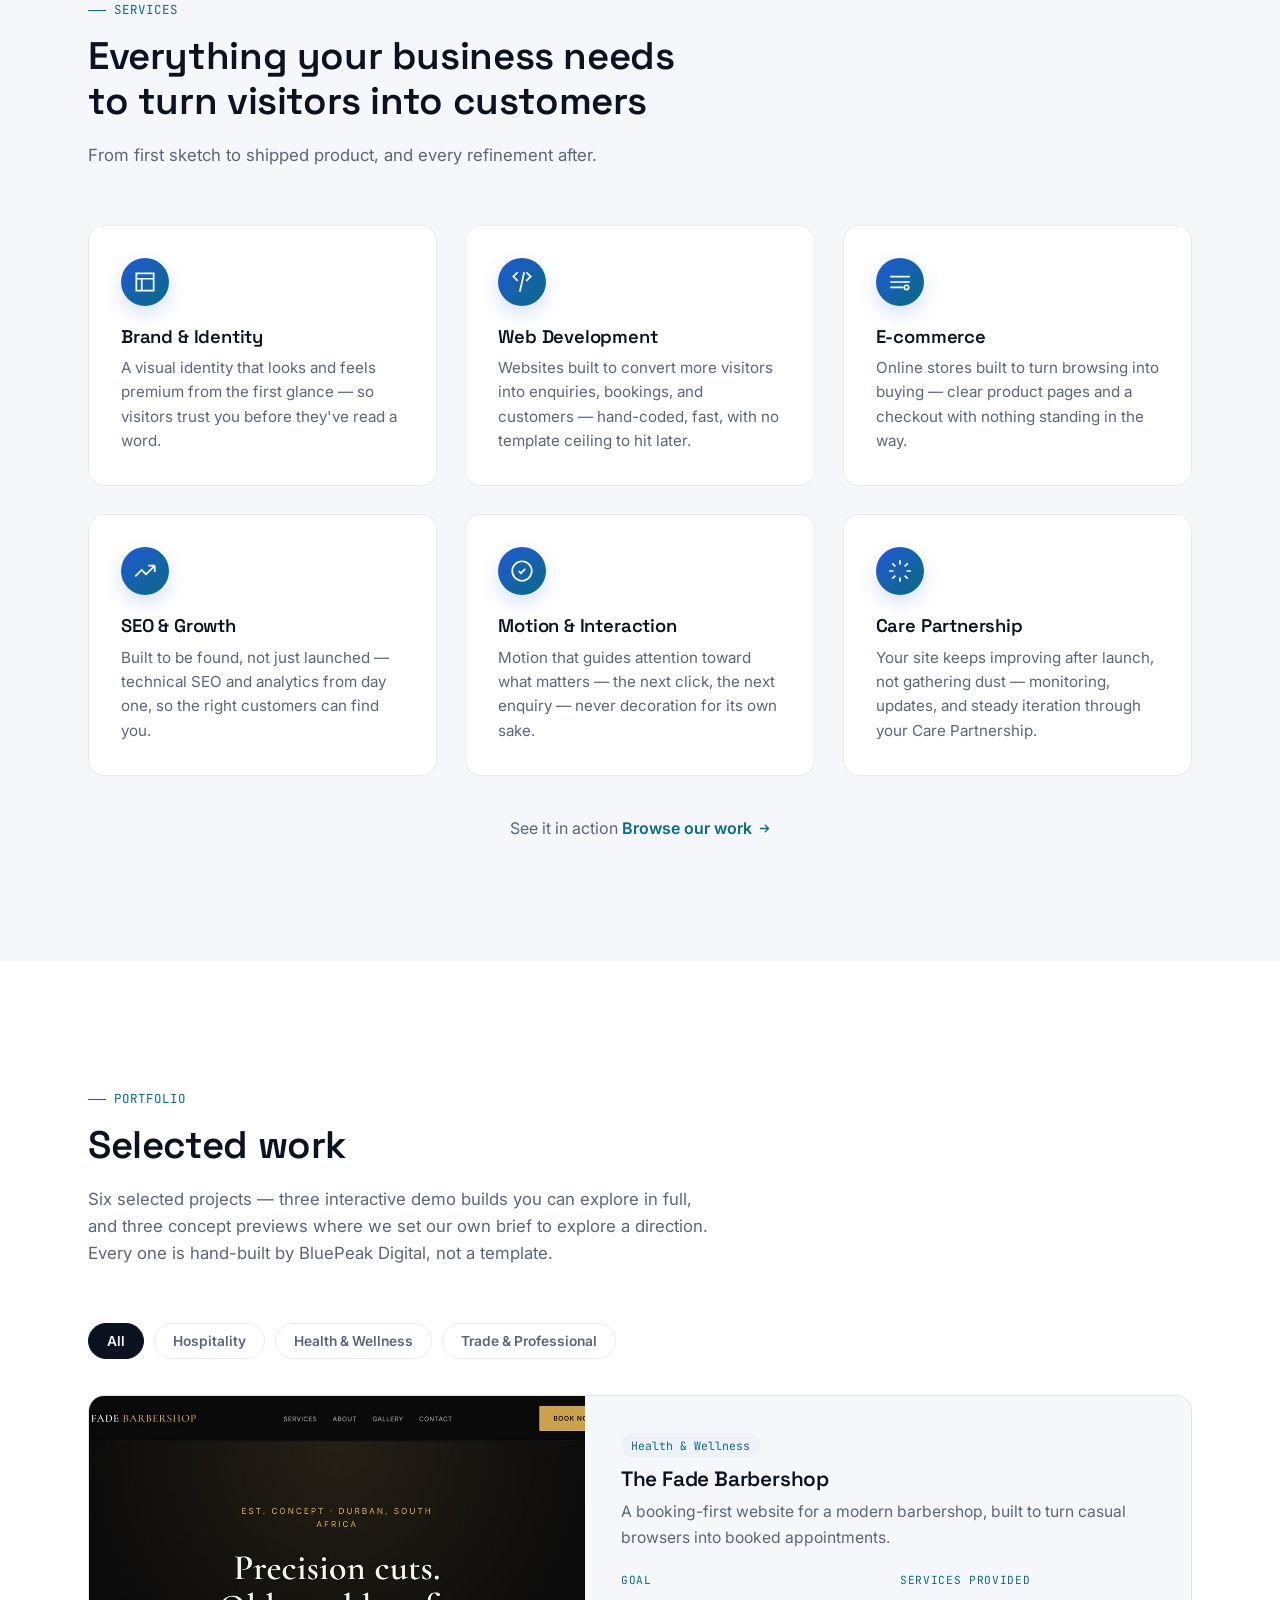
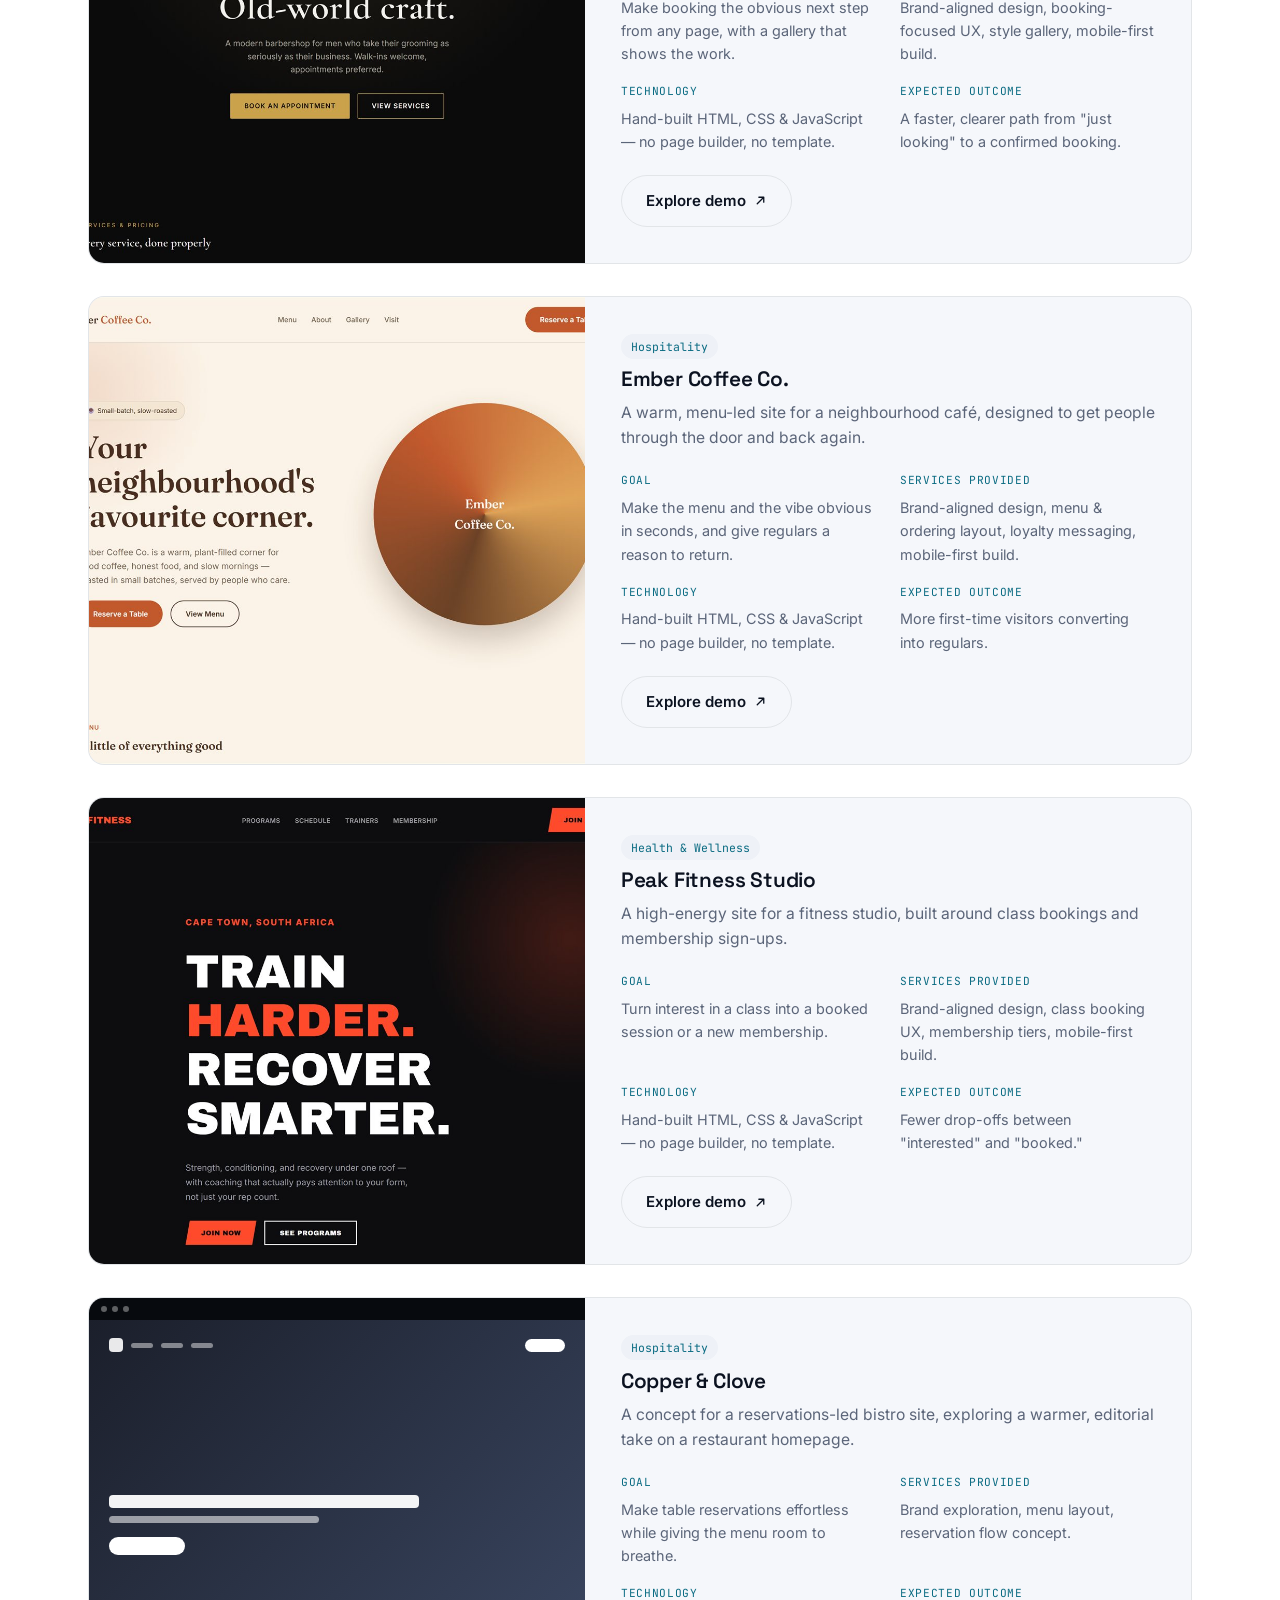
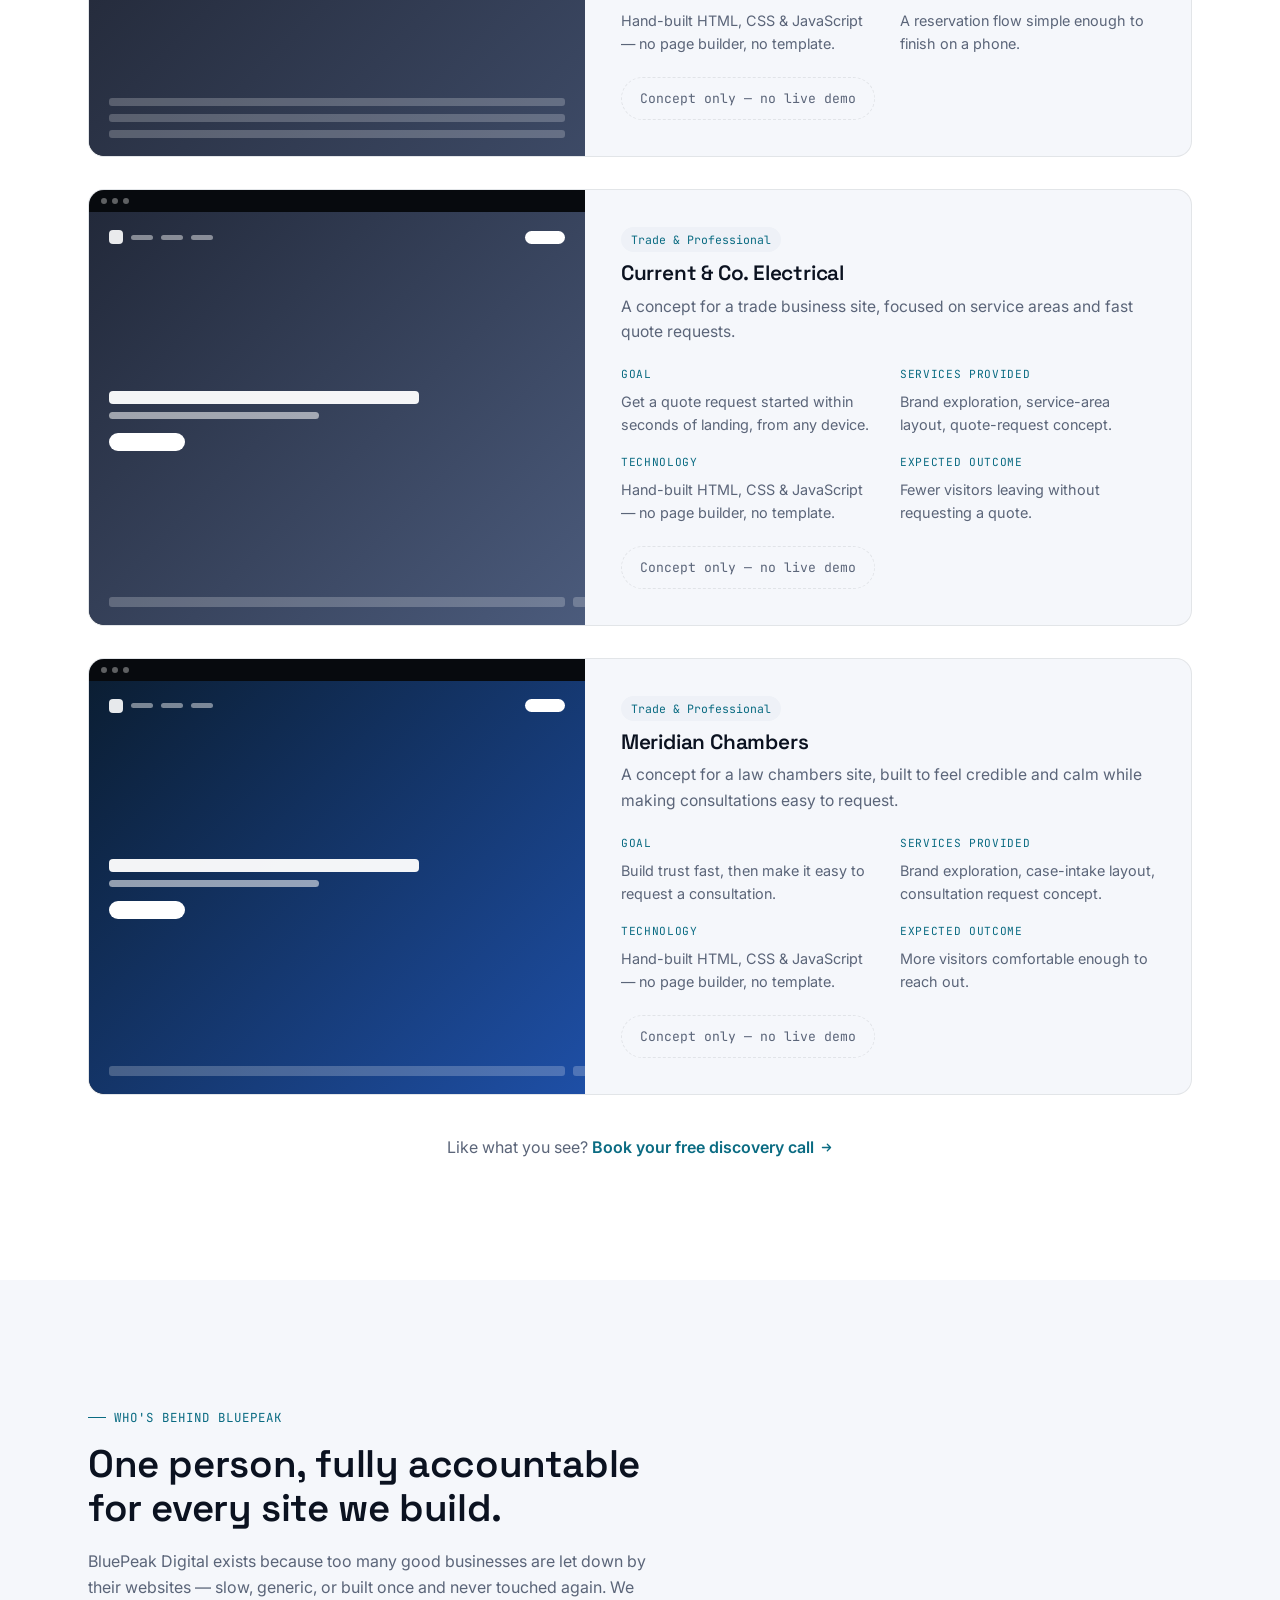
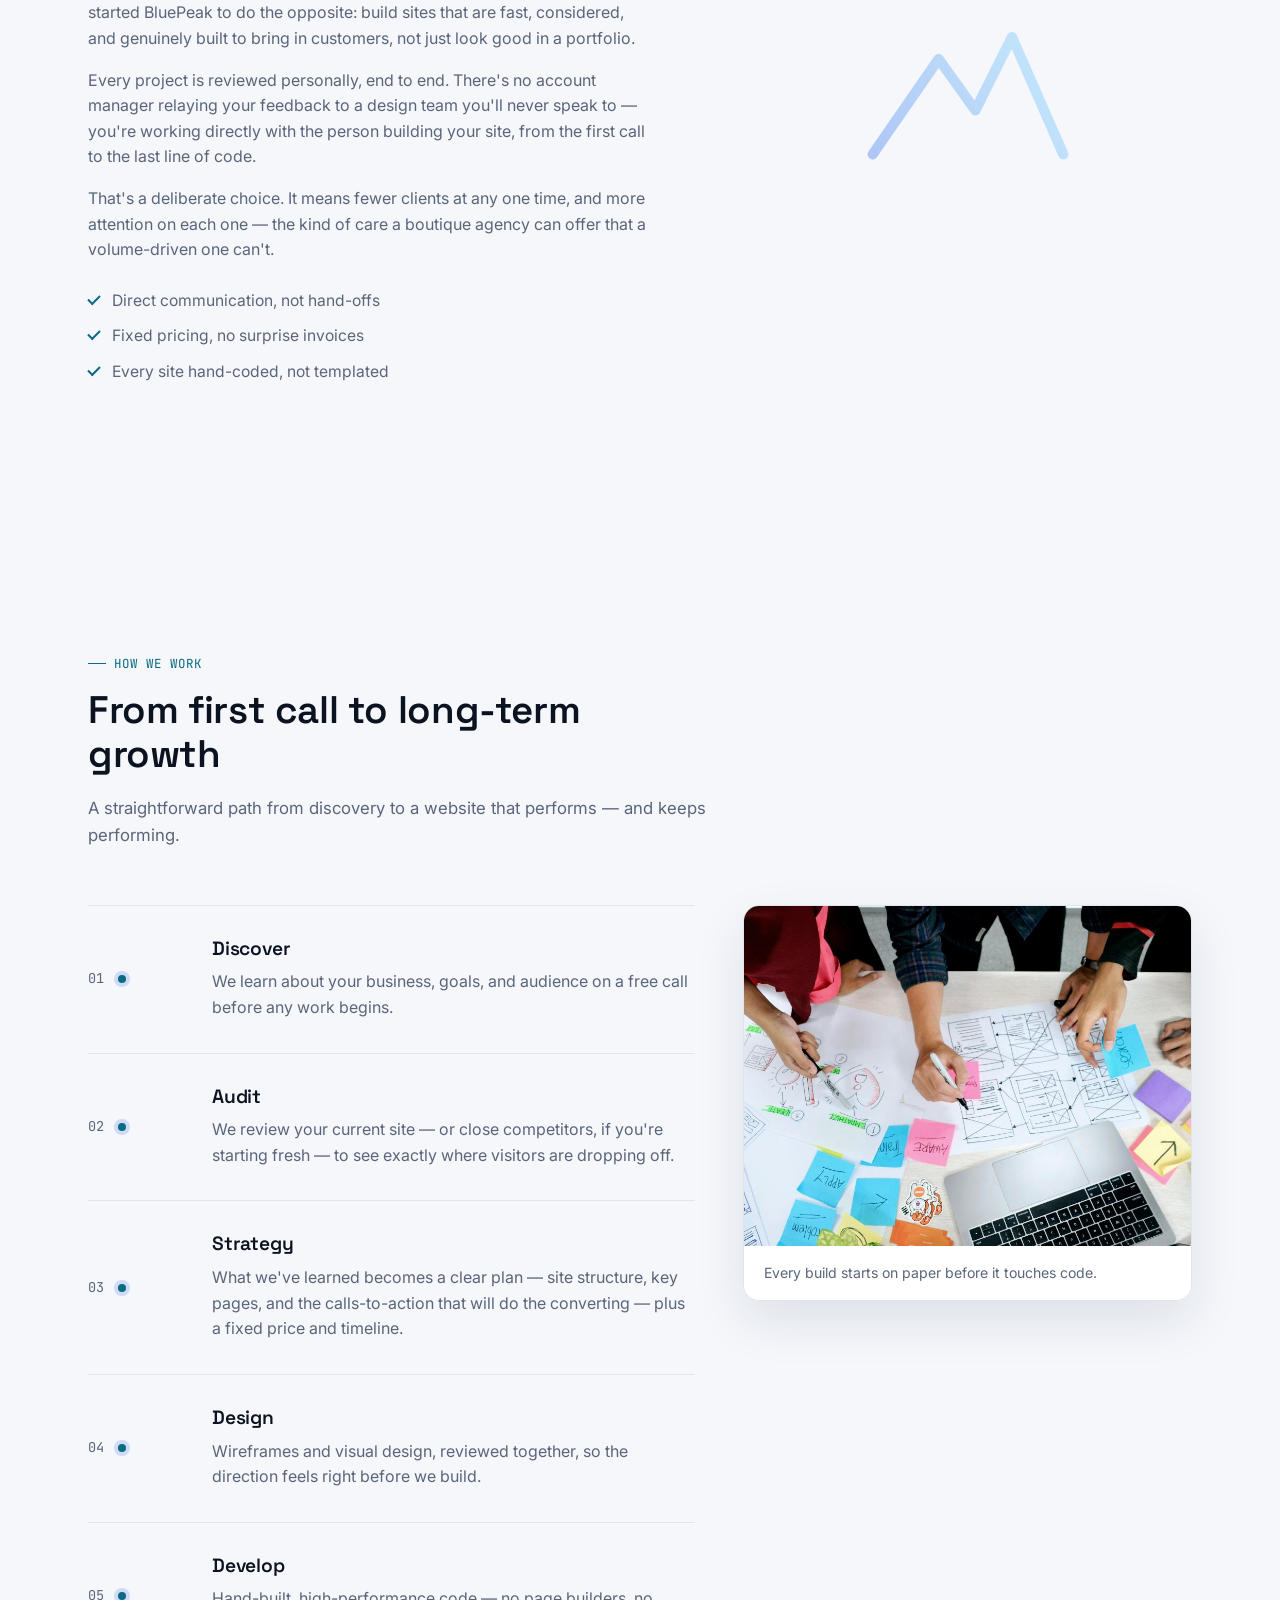
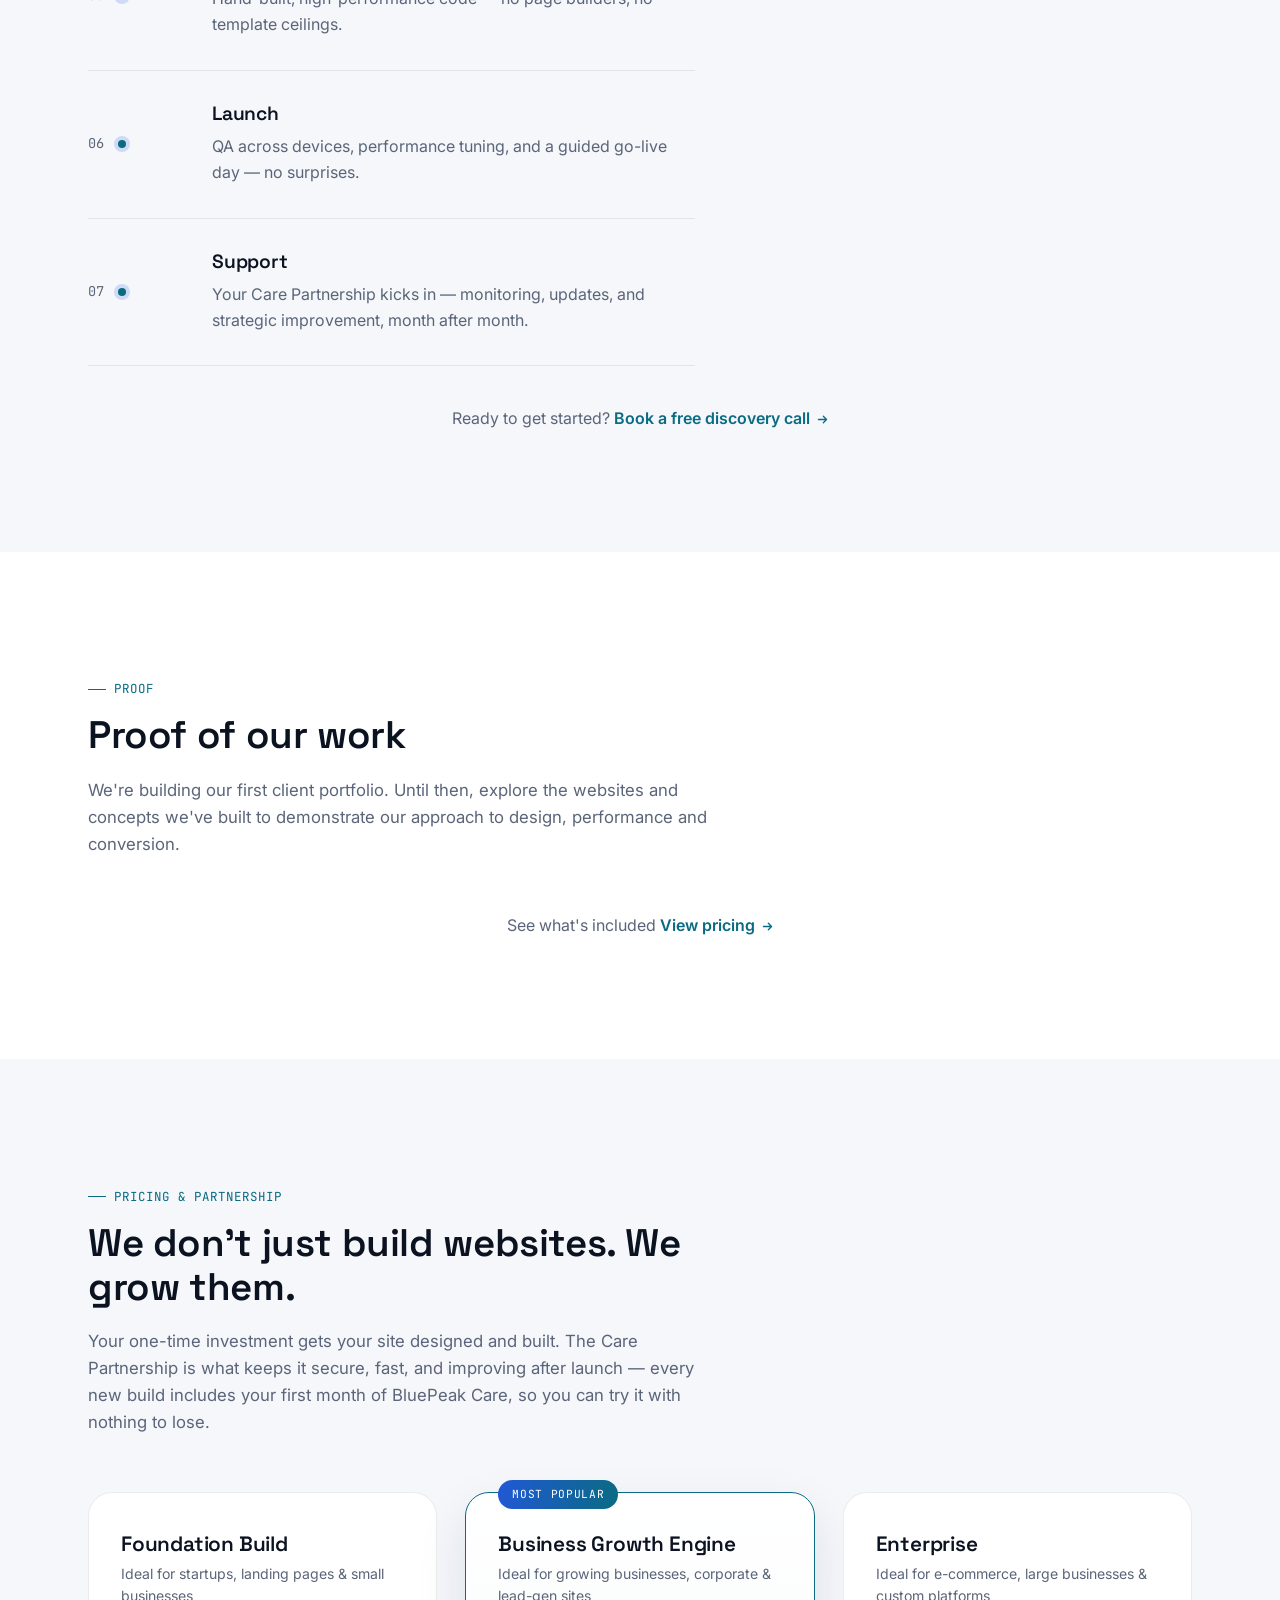
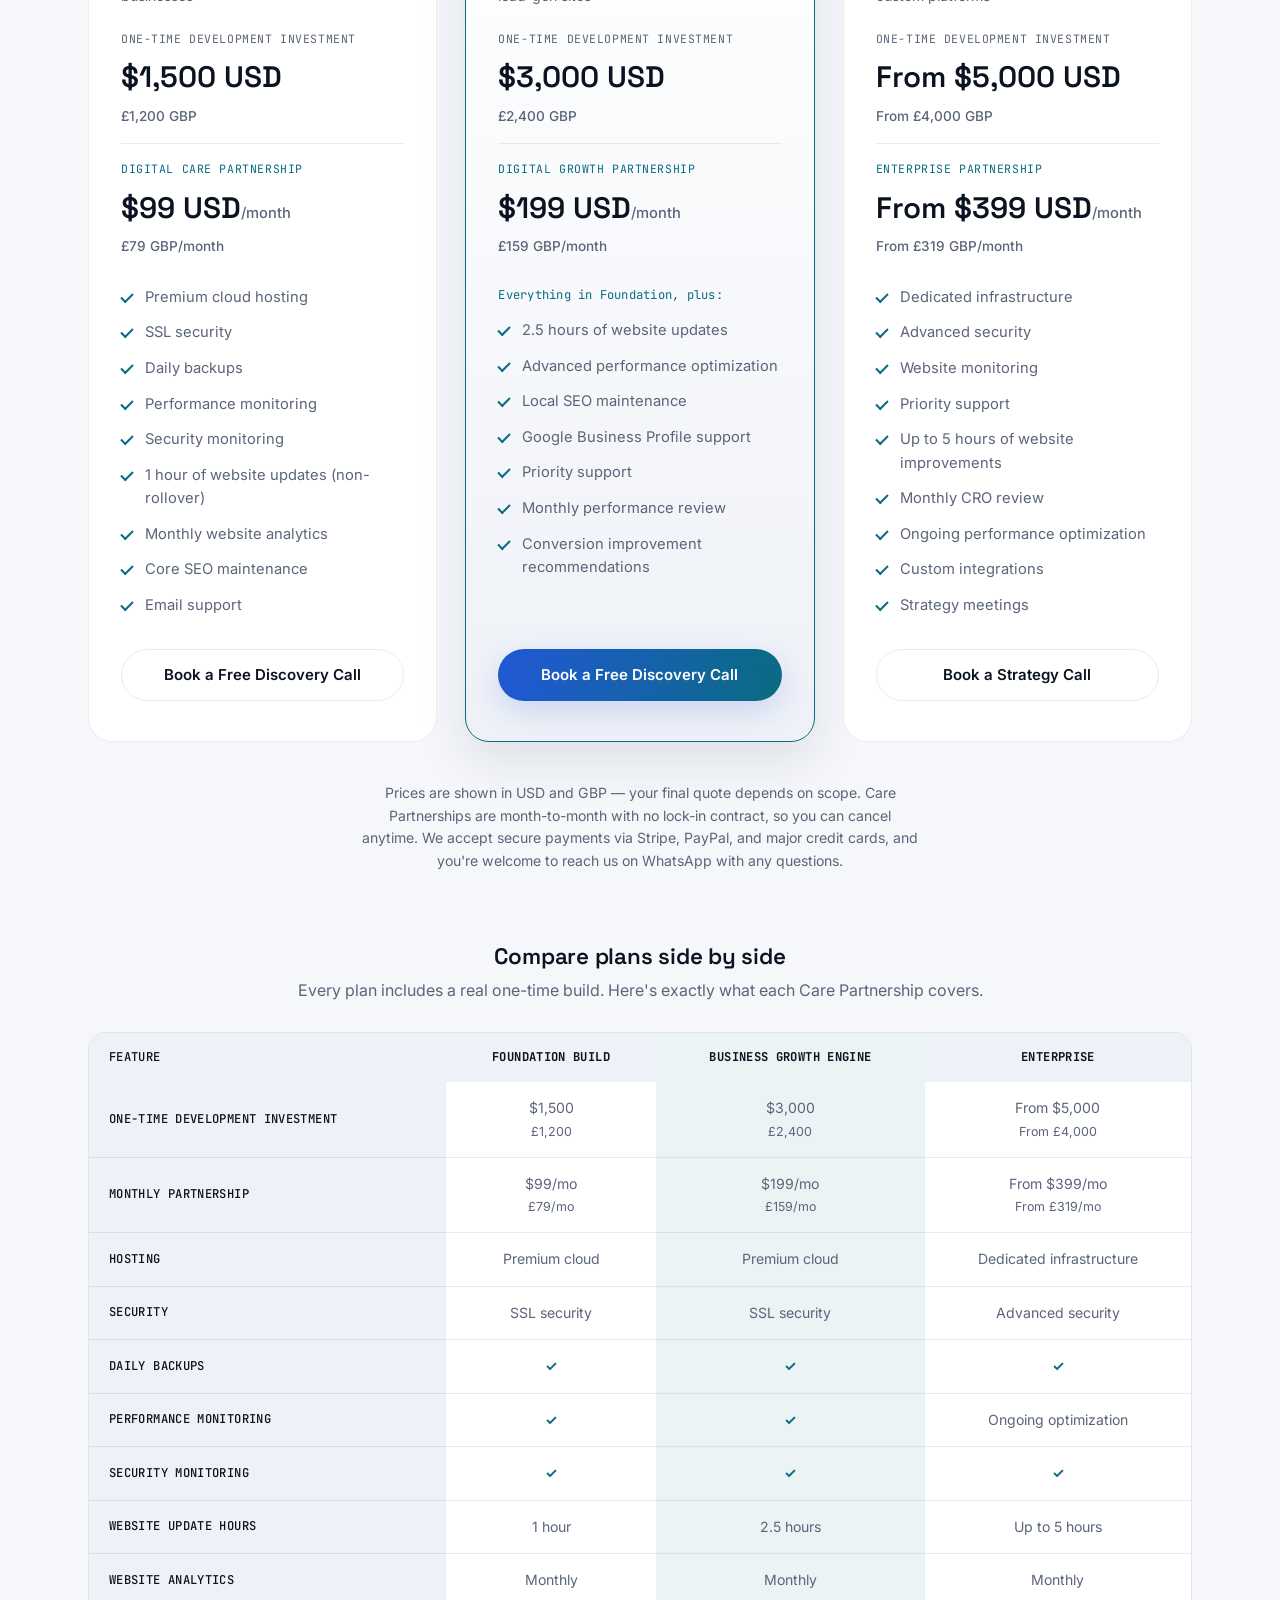
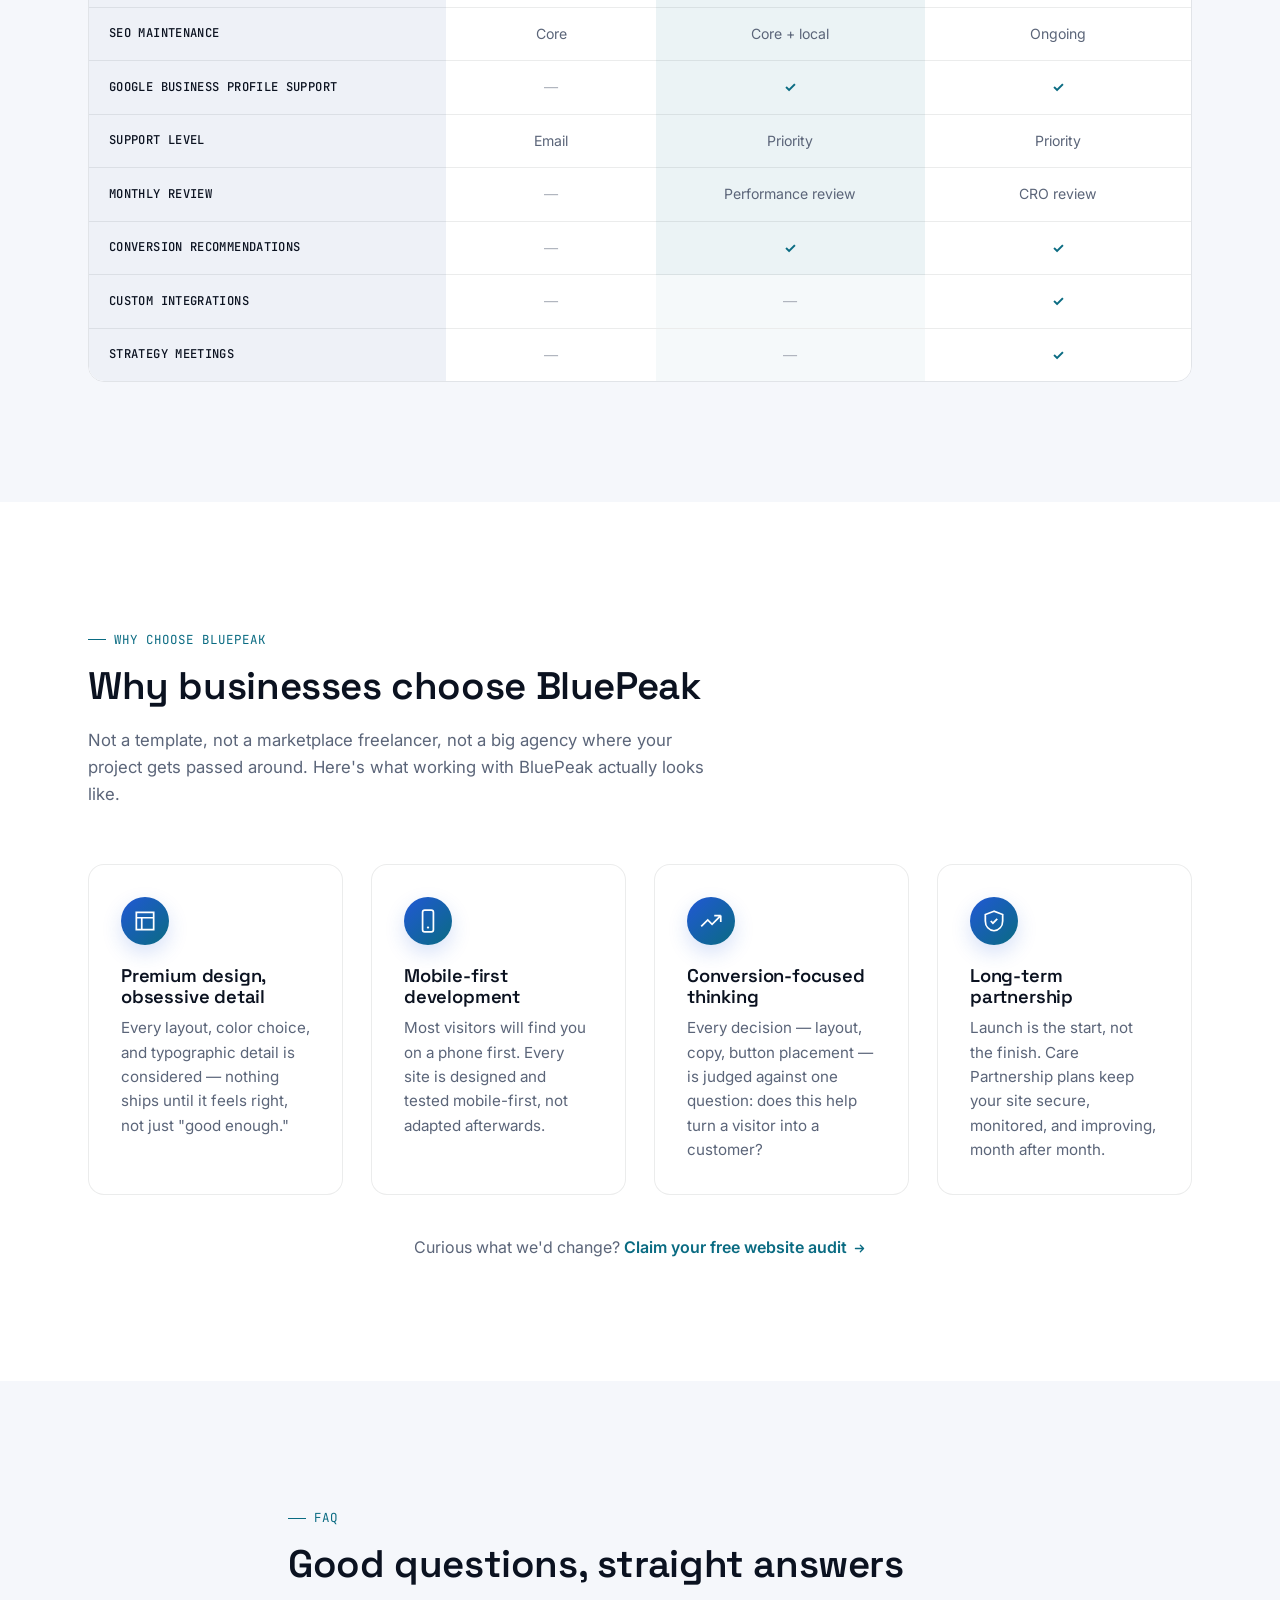
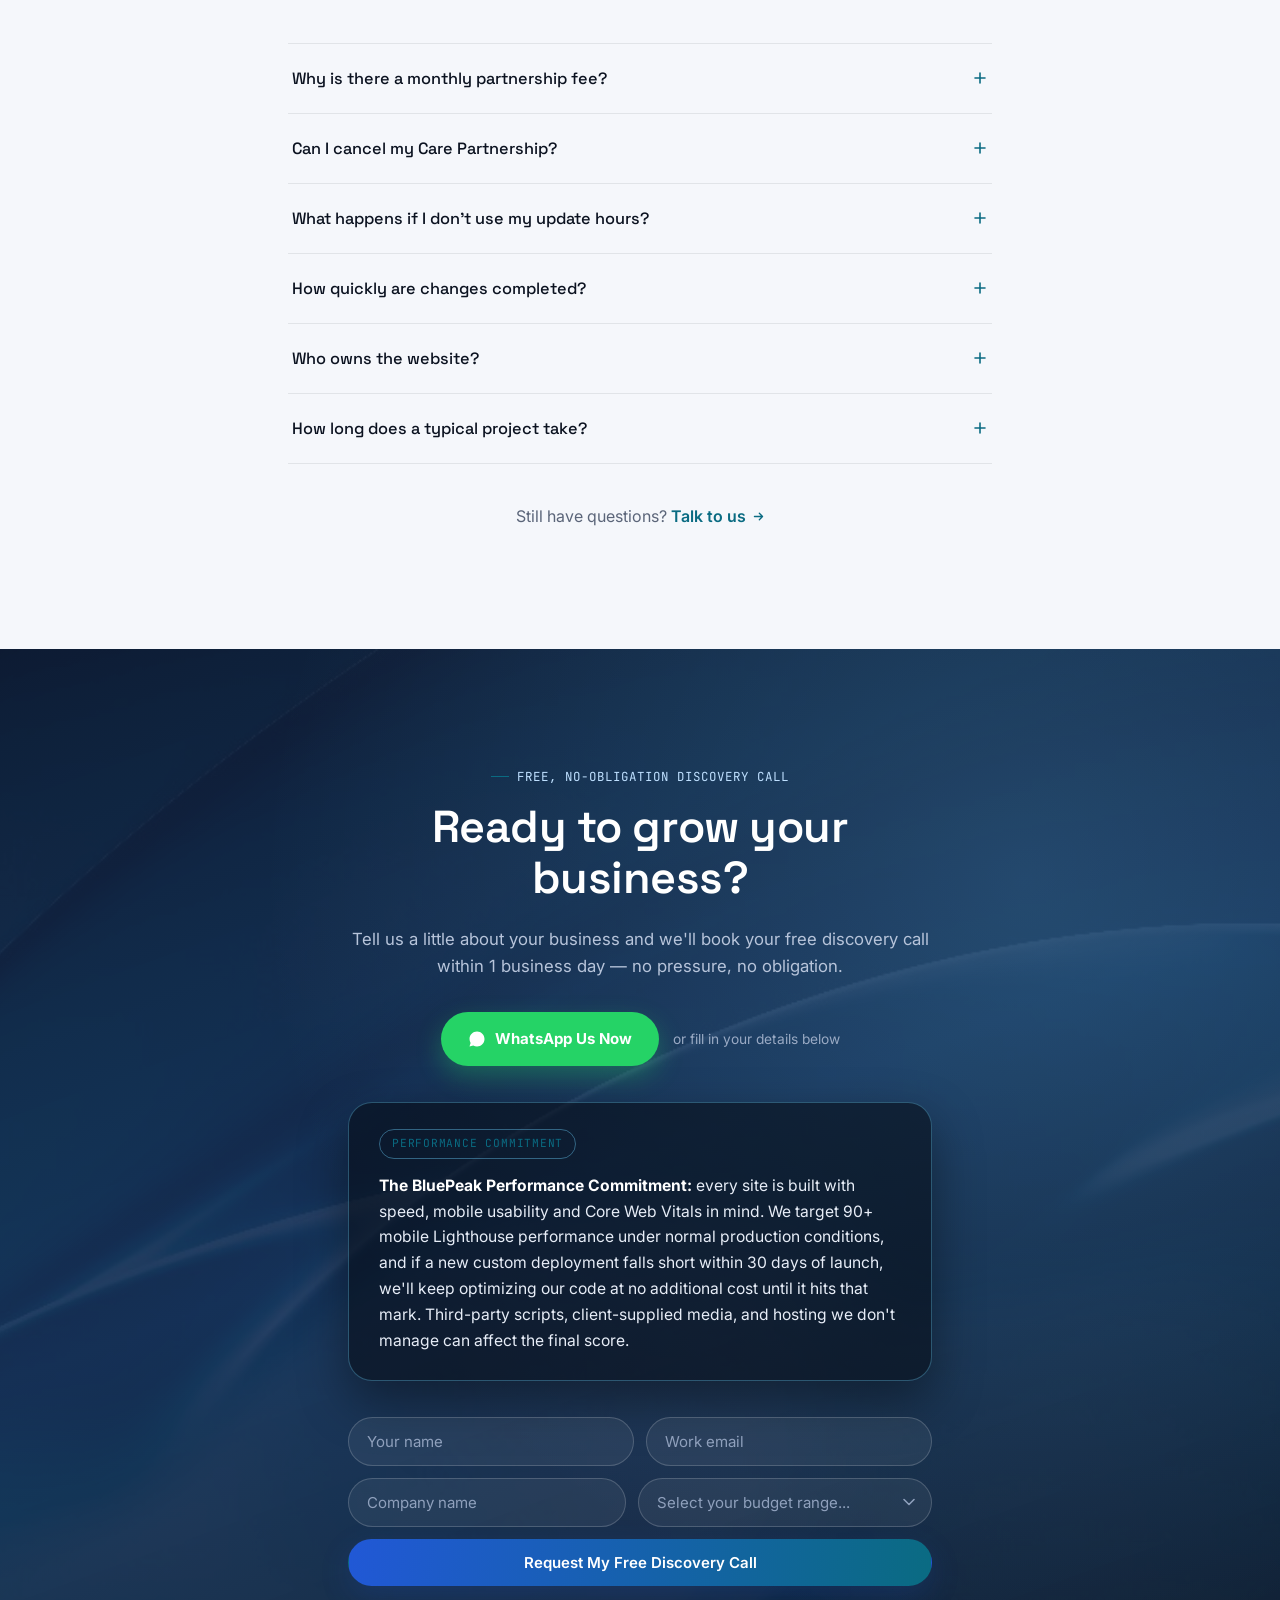
==== commit 57376fa5: "Fix credibility and consistency issues across site copy - Reword portfolio intro and CTAs so live-de" ====
--- a/index.html
+++ b/index.html
@@ -226,8 +226,8 @@
     </div>
     <div class="marquee stack-marquee">
       <div class="marquee-track" aria-hidden="true">
-        <span>Hand-Coded HTML5</span><span>Semantic CSS3</span><span>Vanilla JavaScript</span><span>Core Web Vitals Optimized</span><span>WCAG 2.1 Accessible</span><span>100/100 Lighthouse Target</span><span>SSL/TLS Encrypted</span><span>Formspree Secure Forms</span>
-        <span>Hand-Coded HTML5</span><span>Semantic CSS3</span><span>Vanilla JavaScript</span><span>Core Web Vitals Optimized</span><span>WCAG 2.1 Accessible</span><span>100/100 Lighthouse Target</span><span>SSL/TLS Encrypted</span><span>Formspree Secure Forms</span>
+        <span>Hand-Coded HTML5</span><span>Semantic CSS3</span><span>Vanilla JavaScript</span><span>Core Web Vitals Optimized</span><span>WCAG 2.1 Best Practices</span><span>100/100 Lighthouse Target</span><span>SSL/TLS Encrypted</span><span>Formspree Secure Forms</span>
+        <span>Hand-Coded HTML5</span><span>Semantic CSS3</span><span>Vanilla JavaScript</span><span>Core Web Vitals Optimized</span><span>WCAG 2.1 Best Practices</span><span>100/100 Lighthouse Target</span><span>SSL/TLS Encrypted</span><span>Formspree Secure Forms</span>
       </div>
     </div>
   </section>
@@ -386,7 +386,7 @@
       <div class="section-head">
         <p class="eyebrow reveal">Portfolio</p>
         <h2 class="section-title reveal">Selected work</h2>
-        <p class="section-sub reveal">Six selected projects — three live builds you can click through right now, and three concept builds where we set our own brief to explore a direction. Every one is hand-built by BluePeak Digital, not a template.</p>
+        <p class="section-sub reveal">Six selected projects — three interactive demo builds you can explore in full, and three concept previews where we set our own brief to explore a direction. Every one is hand-built by BluePeak Digital, not a template.</p>
       </div>
 
       <div class="filter-tabs reveal" role="group" aria-label="Filter portfolio">
@@ -398,9 +398,9 @@
 
       <div class="case-study-list" id="portfolioGrid">
         <article class="portfolio-card case-study reveal" data-category="health">
-          <a class="case-study-media" href="portfolio/barbershop/index.html" target="_blank" rel="noopener" aria-label="View live demo: The Fade Barbershop">
+          <a class="case-study-media" href="portfolio/barbershop/index.html" target="_blank" rel="noopener" aria-label="Explore demo: The Fade Barbershop">
             <img src="assets/portfolio/barbershop.jpg" width="1200" height="900" loading="lazy" alt="The Fade Barbershop homepage — dark, gold-accented barbershop website built by BluePeak Digital">
-            <span class="case-study-media-label" aria-hidden="true">View live demo ↗</span>
+            <span class="case-study-media-label" aria-hidden="true">Explore demo ↗</span>
           </a>
           <div class="case-study-body">
             <div class="case-study-head">
@@ -427,16 +427,16 @@
               </div>
             </dl>
             <a class="btn btn-ghost case-study-cta" href="portfolio/barbershop/index.html" target="_blank" rel="noopener">
-              View live demo
+              Explore demo
               <svg width="13" height="13" viewBox="0 0 16 16" fill="none" aria-hidden="true"><path d="M4 12 12 4M6 4h6v6" stroke="currentColor" stroke-width="1.6" stroke-linecap="round" stroke-linejoin="round"/></svg>
             </a>
           </div>
         </article>
 
         <article class="portfolio-card case-study reveal" data-category="hospitality">
-          <a class="case-study-media" href="portfolio/cafe/index.html" target="_blank" rel="noopener" aria-label="View live demo: Ember Coffee Co.">
+          <a class="case-study-media" href="portfolio/cafe/index.html" target="_blank" rel="noopener" aria-label="Explore demo: Ember Coffee Co.">
             <img src="assets/portfolio/cafe.jpg" width="1200" height="900" loading="lazy" alt="Ember Coffee Co. homepage — warm, cream and terracotta café website built by BluePeak Digital">
-            <span class="case-study-media-label" aria-hidden="true">View live demo ↗</span>
+            <span class="case-study-media-label" aria-hidden="true">Explore demo ↗</span>
           </a>
           <div class="case-study-body">
             <div class="case-study-head">
@@ -463,16 +463,16 @@
               </div>
             </dl>
             <a class="btn btn-ghost case-study-cta" href="portfolio/cafe/index.html" target="_blank" rel="noopener">
-              View live demo
+              Explore demo
               <svg width="13" height="13" viewBox="0 0 16 16" fill="none" aria-hidden="true"><path d="M4 12 12 4M6 4h6v6" stroke="currentColor" stroke-width="1.6" stroke-linecap="round" stroke-linejoin="round"/></svg>
             </a>
           </div>
         </article>
 
         <article class="portfolio-card case-study reveal" data-category="health">
-          <a class="case-study-media" href="portfolio/gym/index.html" target="_blank" rel="noopener" aria-label="View live demo: Peak Fitness Studio">
+          <a class="case-study-media" href="portfolio/gym/index.html" target="_blank" rel="noopener" aria-label="Explore demo: Peak Fitness Studio">
             <img src="assets/portfolio/gym.jpg" width="1200" height="900" loading="lazy" alt="Peak Fitness Studio homepage — bold black and orange gym website built by BluePeak Digital">
-            <span class="case-study-media-label" aria-hidden="true">View live demo ↗</span>
+            <span class="case-study-media-label" aria-hidden="true">Explore demo ↗</span>
           </a>
           <div class="case-study-body">
             <div class="case-study-head">
@@ -499,7 +499,7 @@
               </div>
             </dl>
             <a class="btn btn-ghost case-study-cta" href="portfolio/gym/index.html" target="_blank" rel="noopener">
-              View live demo
+              Explore demo
               <svg width="13" height="13" viewBox="0 0 16 16" fill="none" aria-hidden="true"><path d="M4 12 12 4M6 4h6v6" stroke="currentColor" stroke-width="1.6" stroke-linecap="round" stroke-linejoin="round"/></svg>
             </a>
           </div>
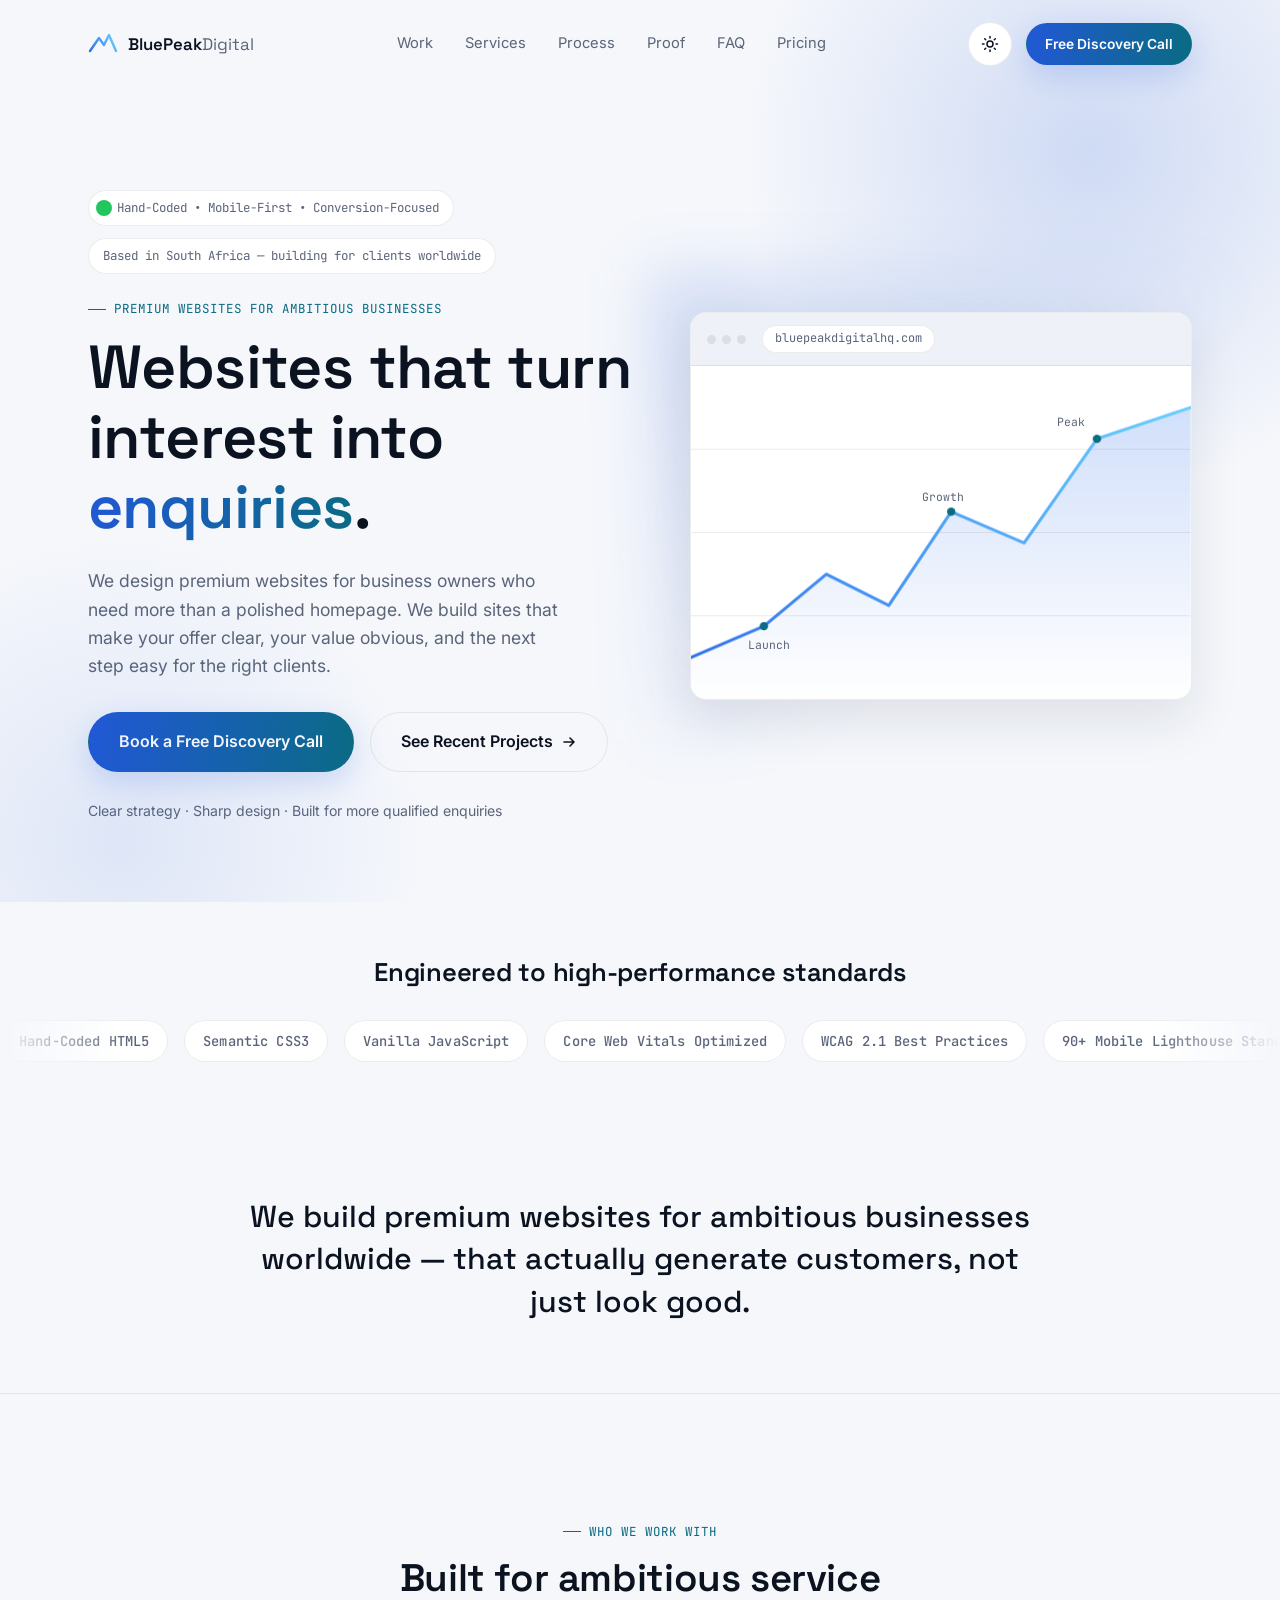
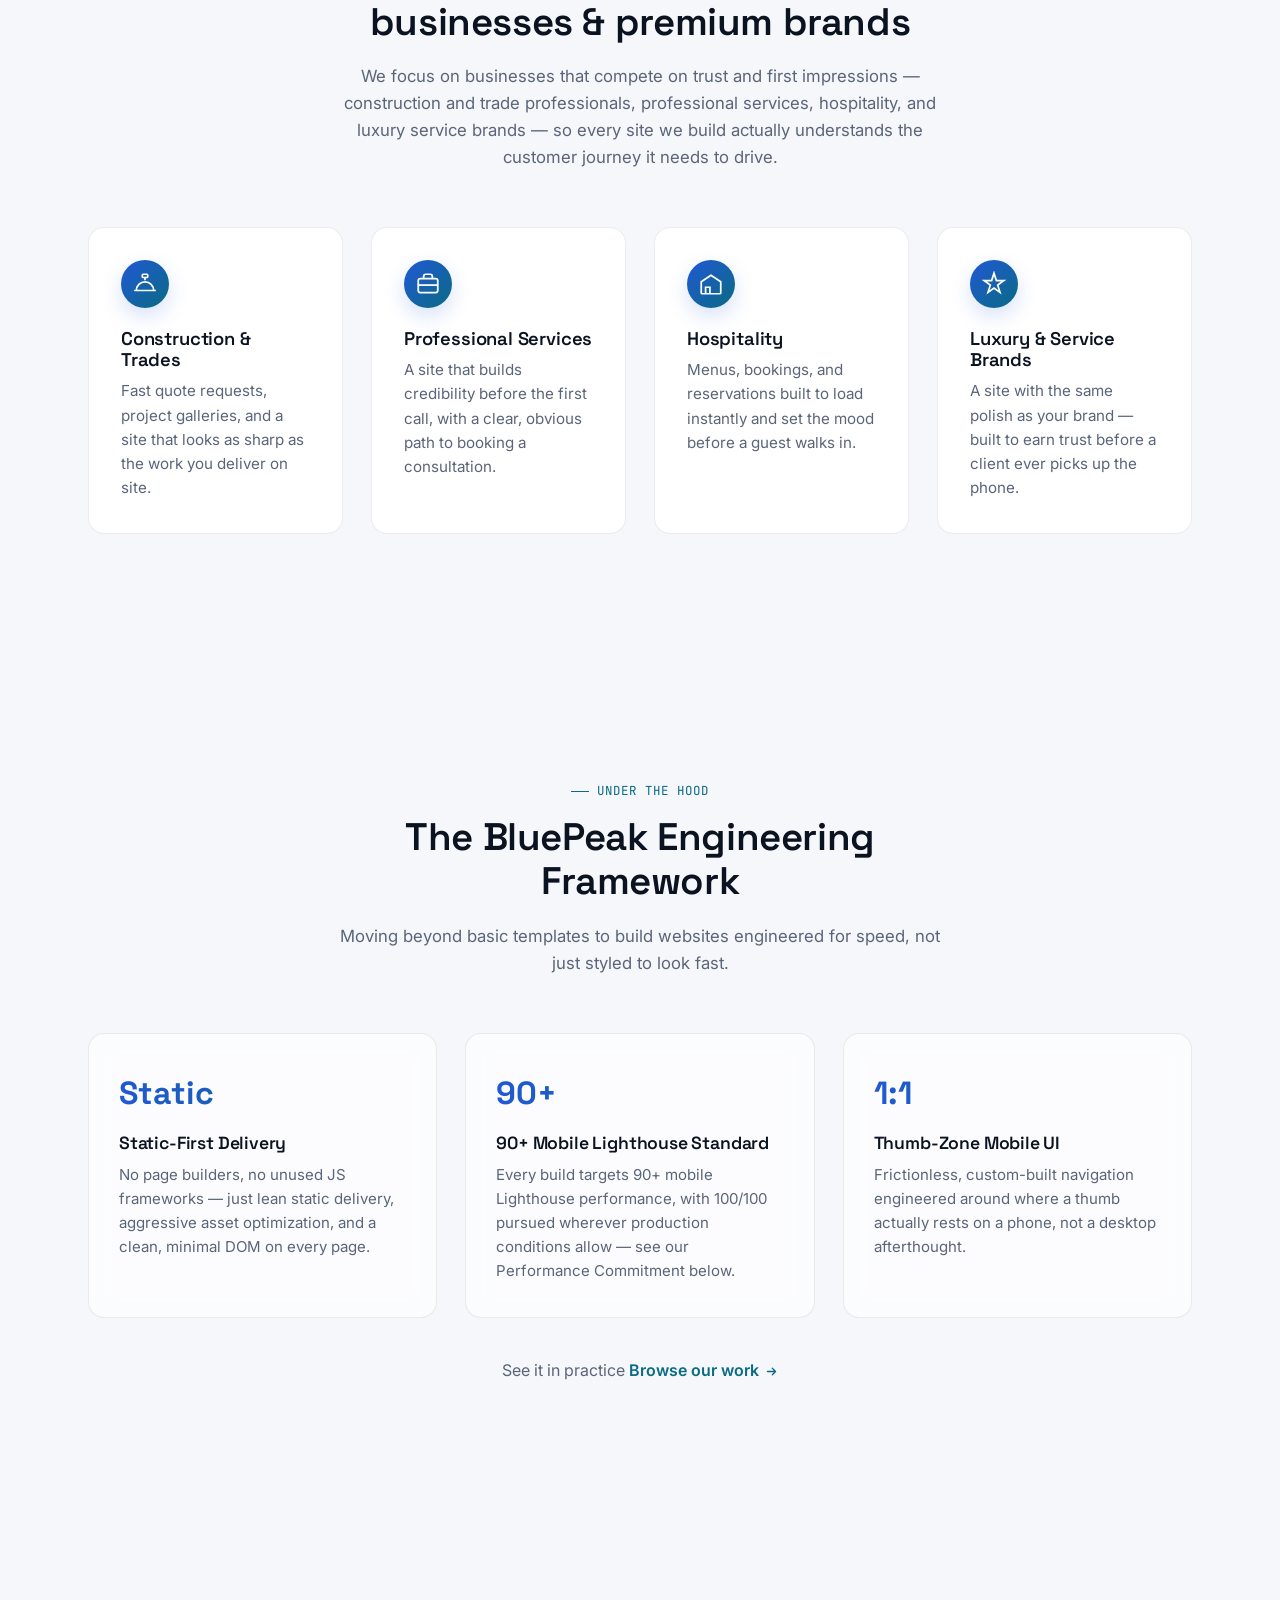
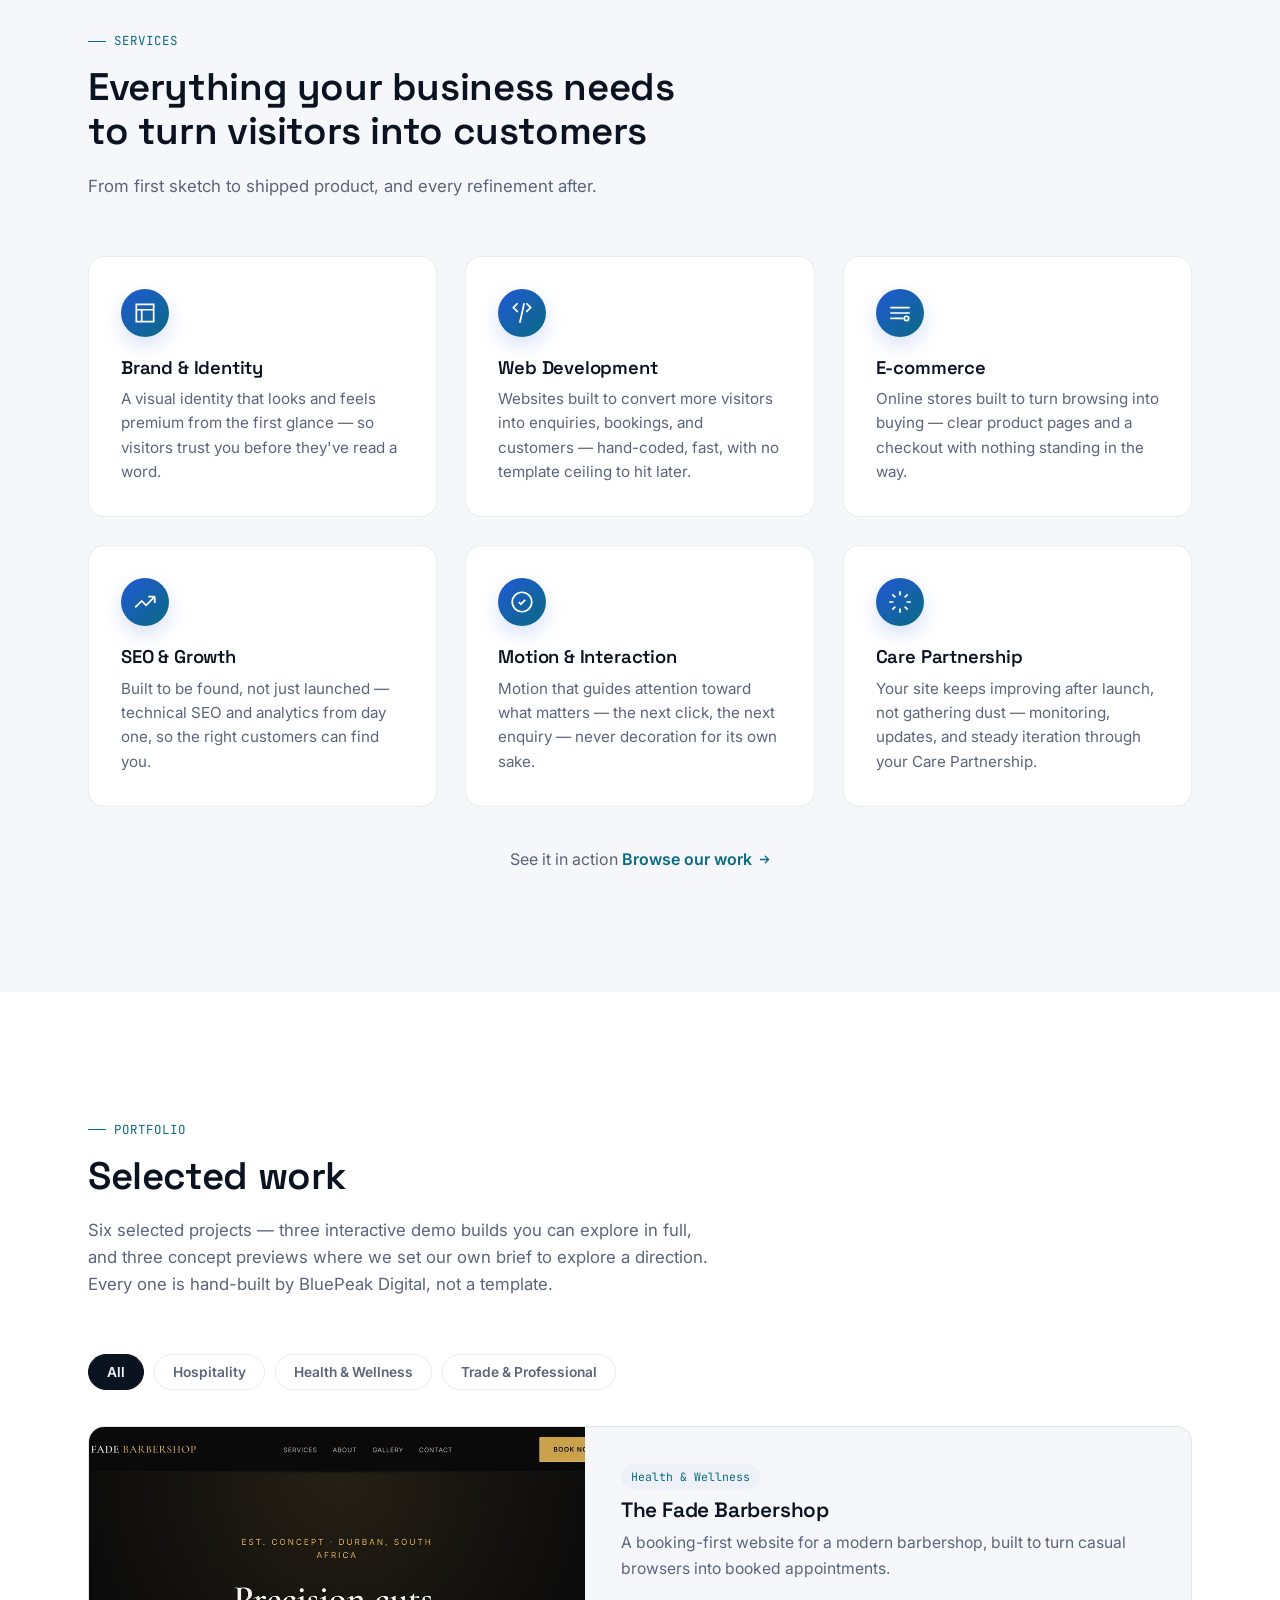
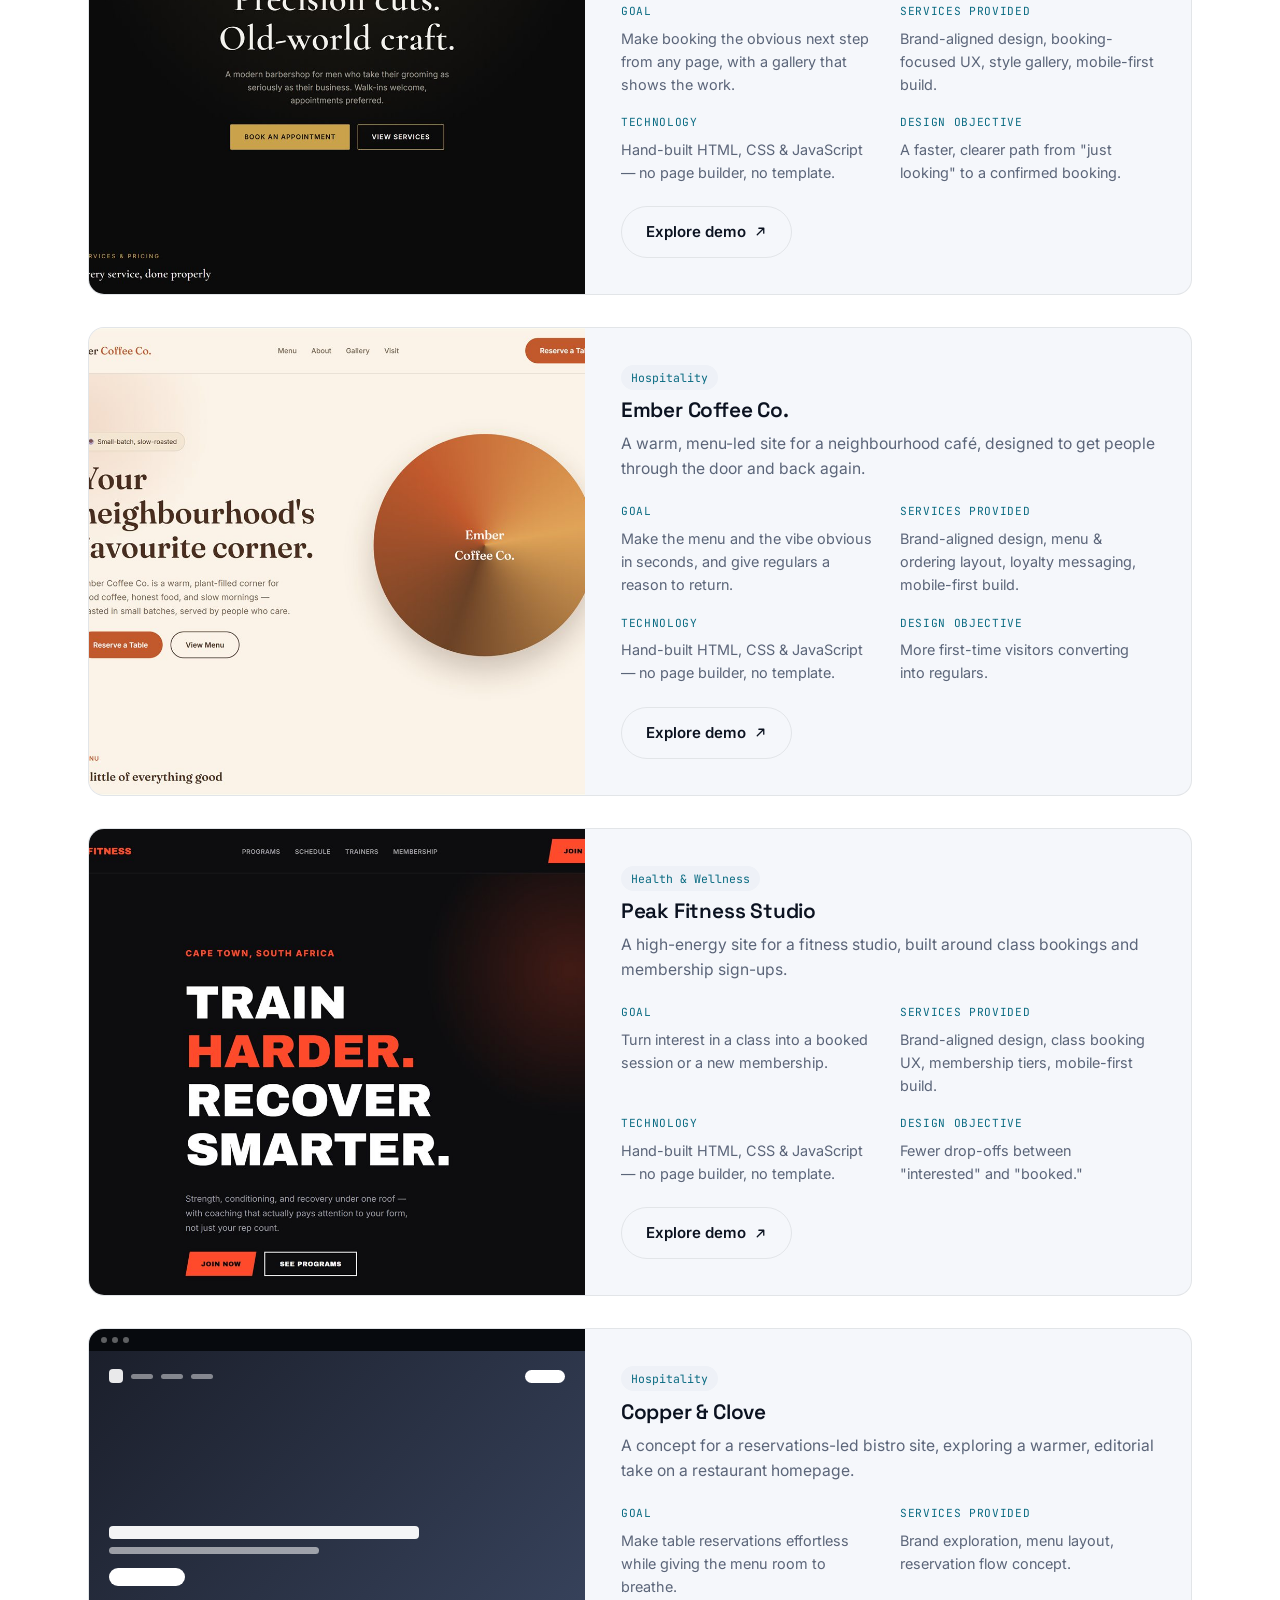
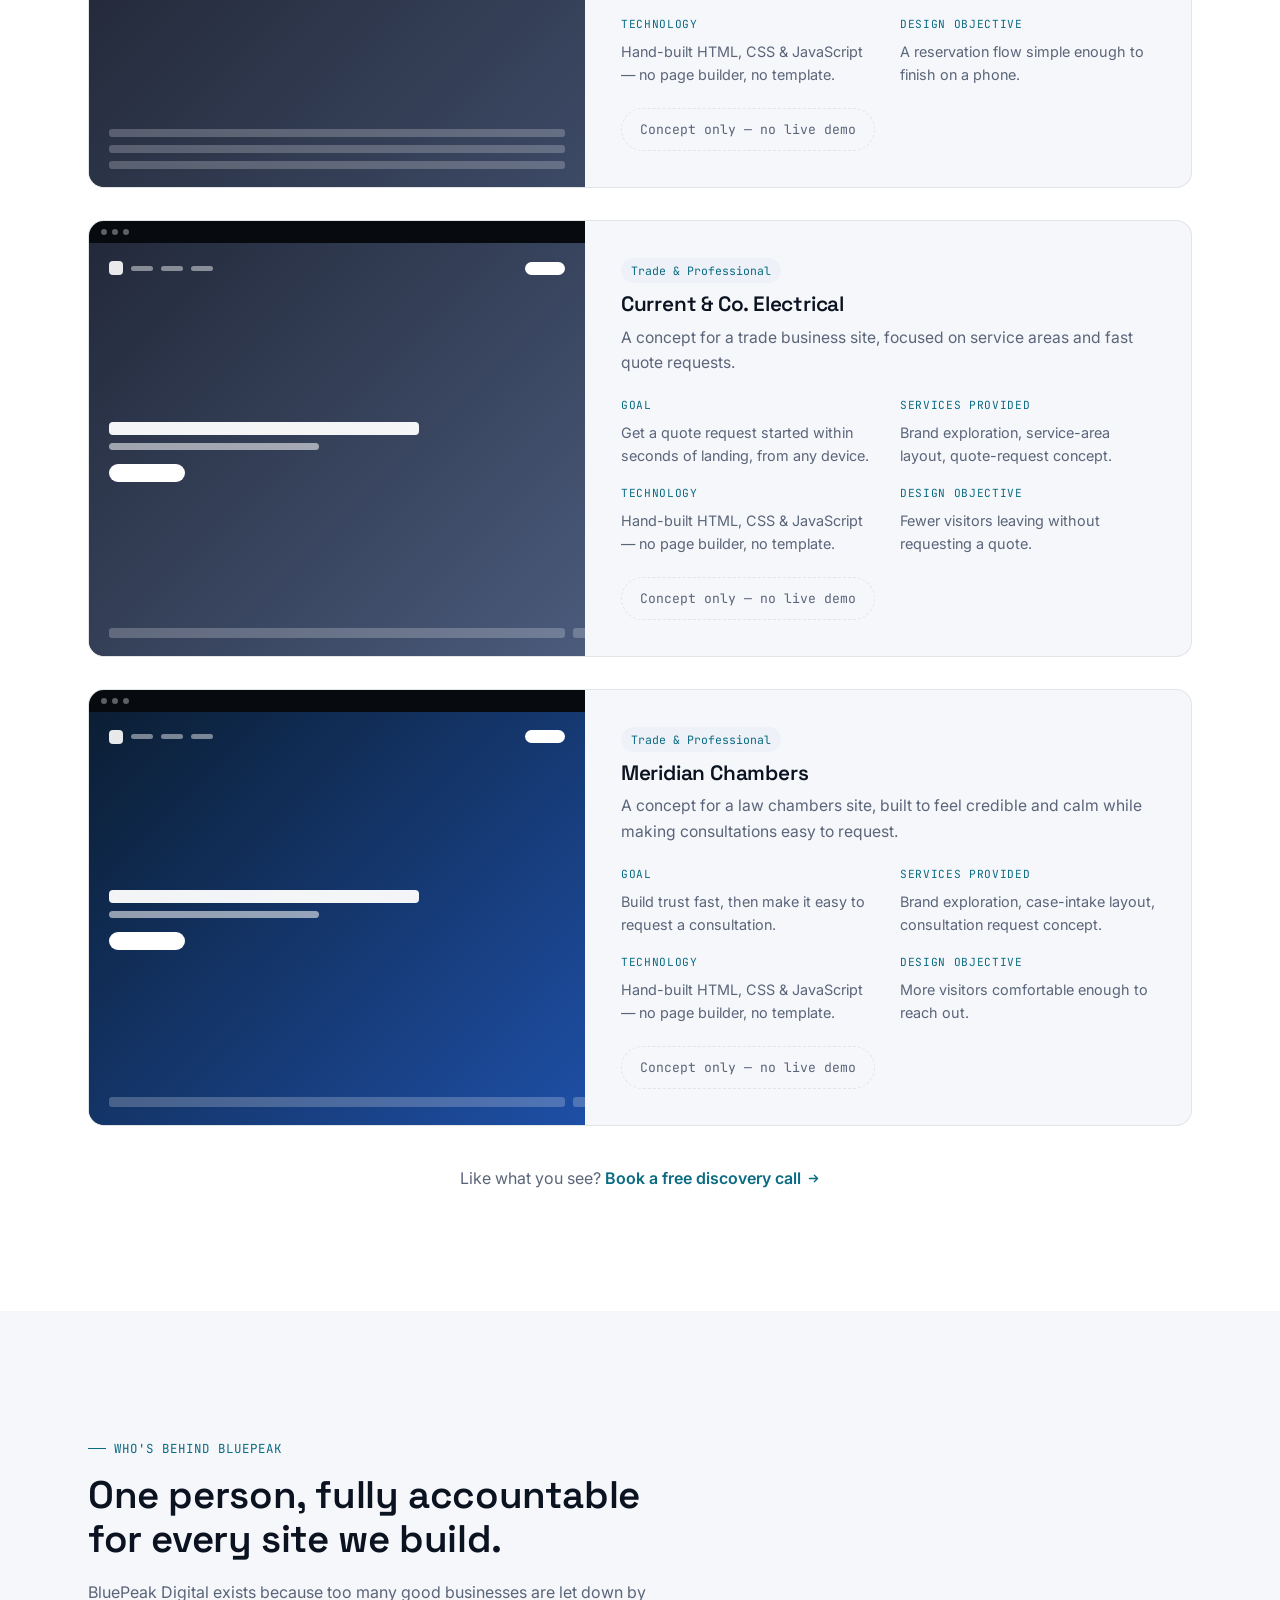
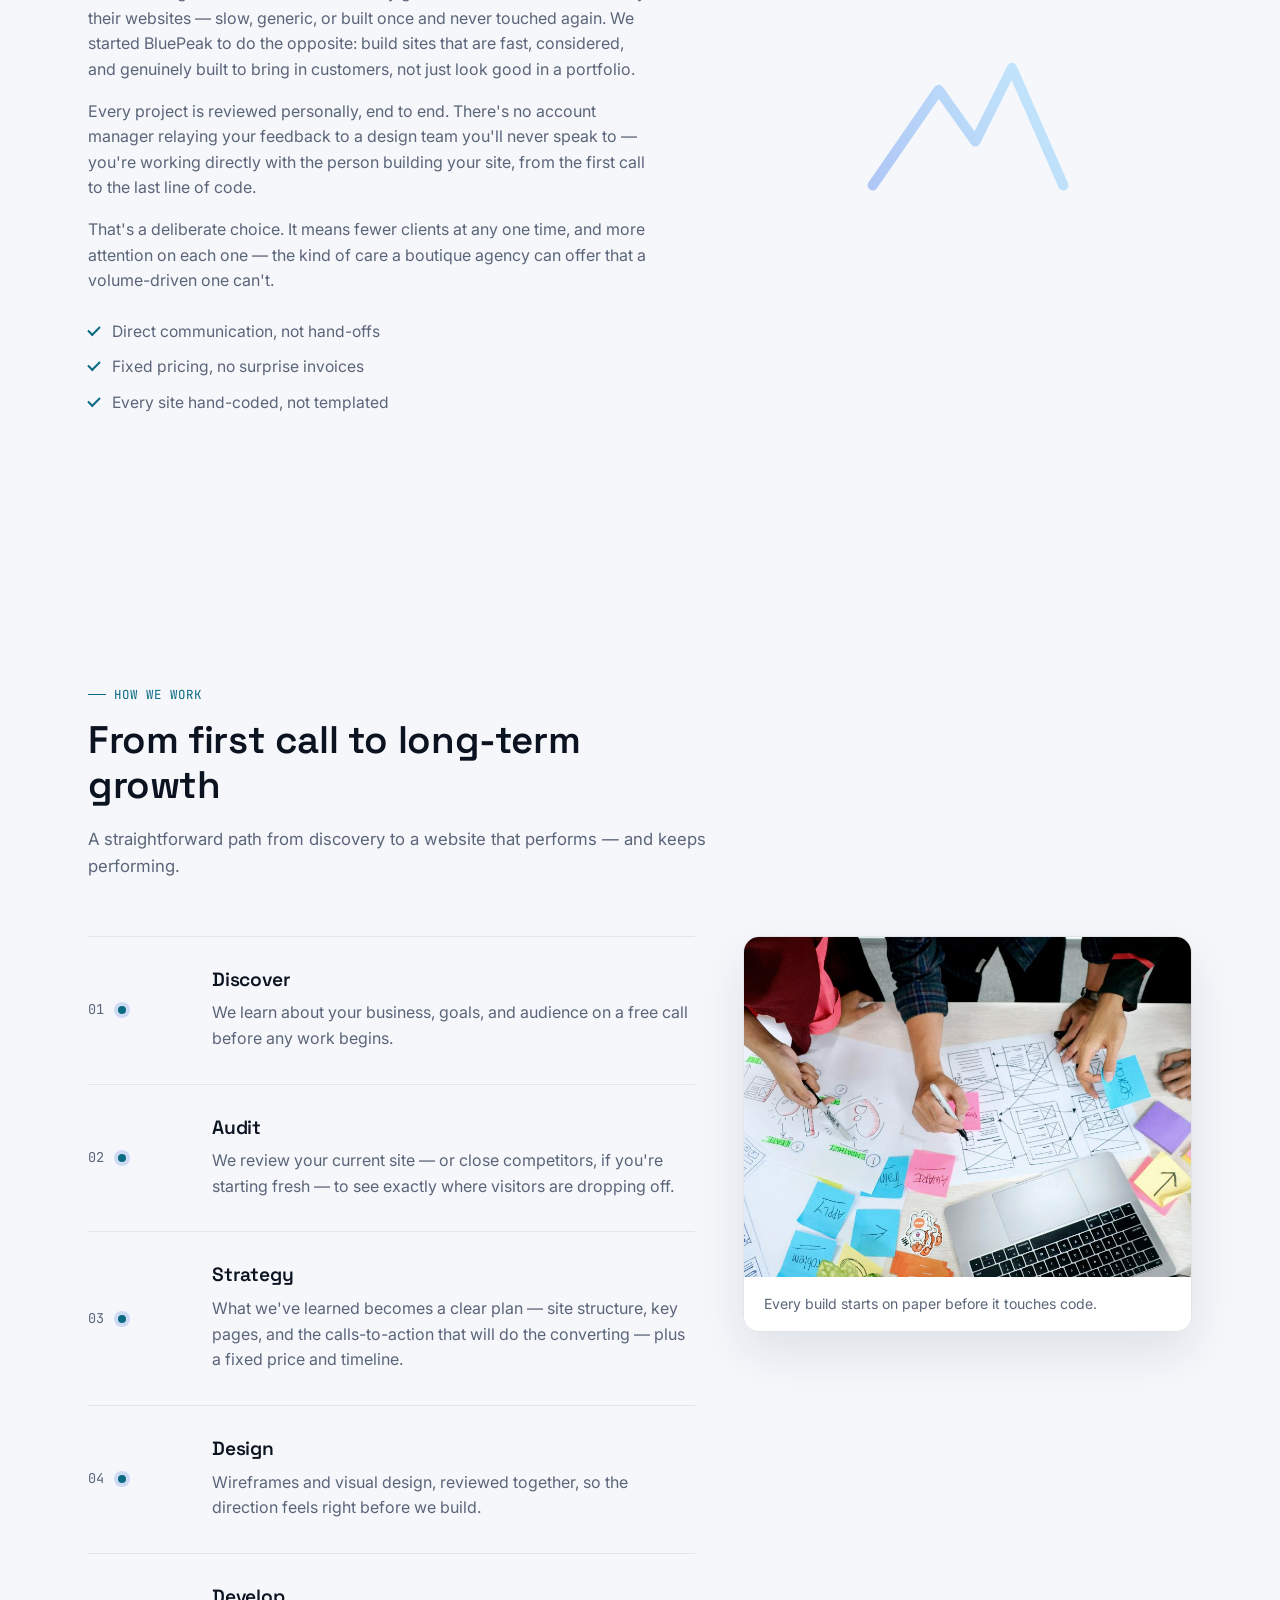
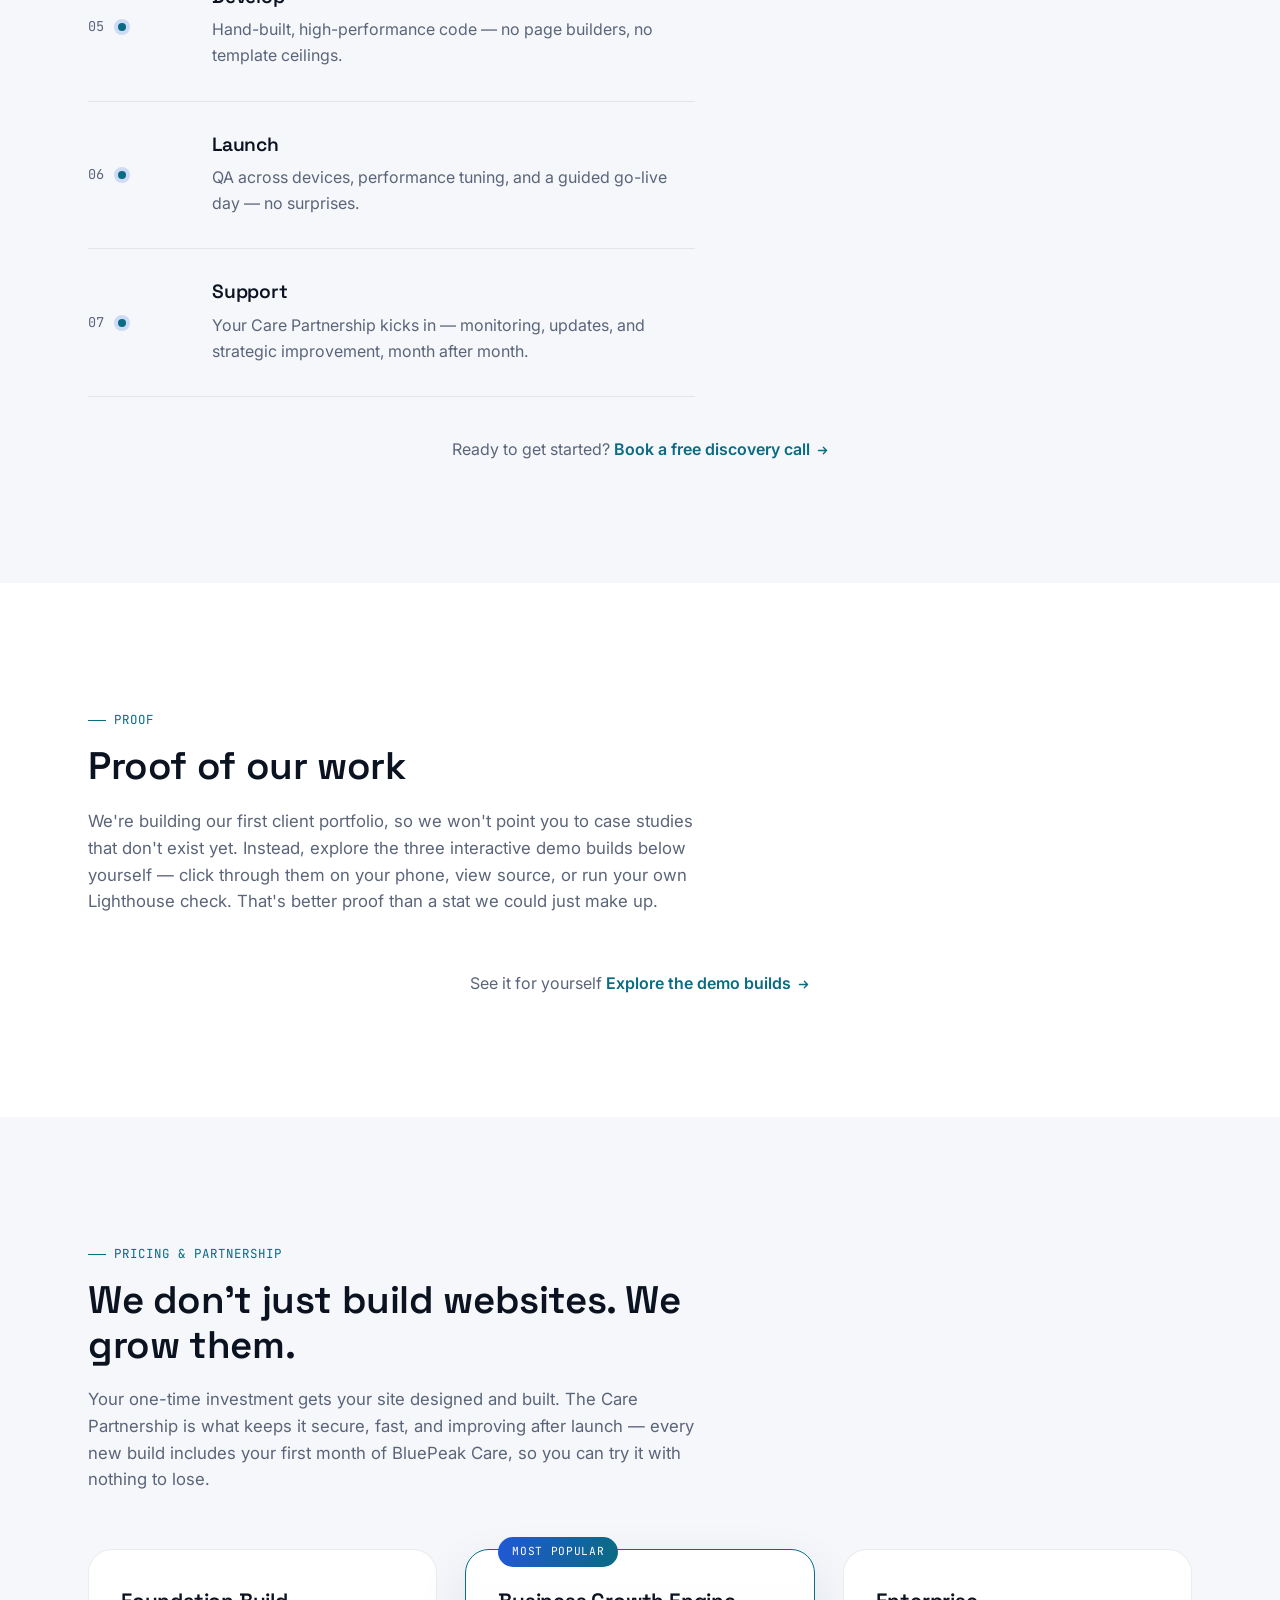
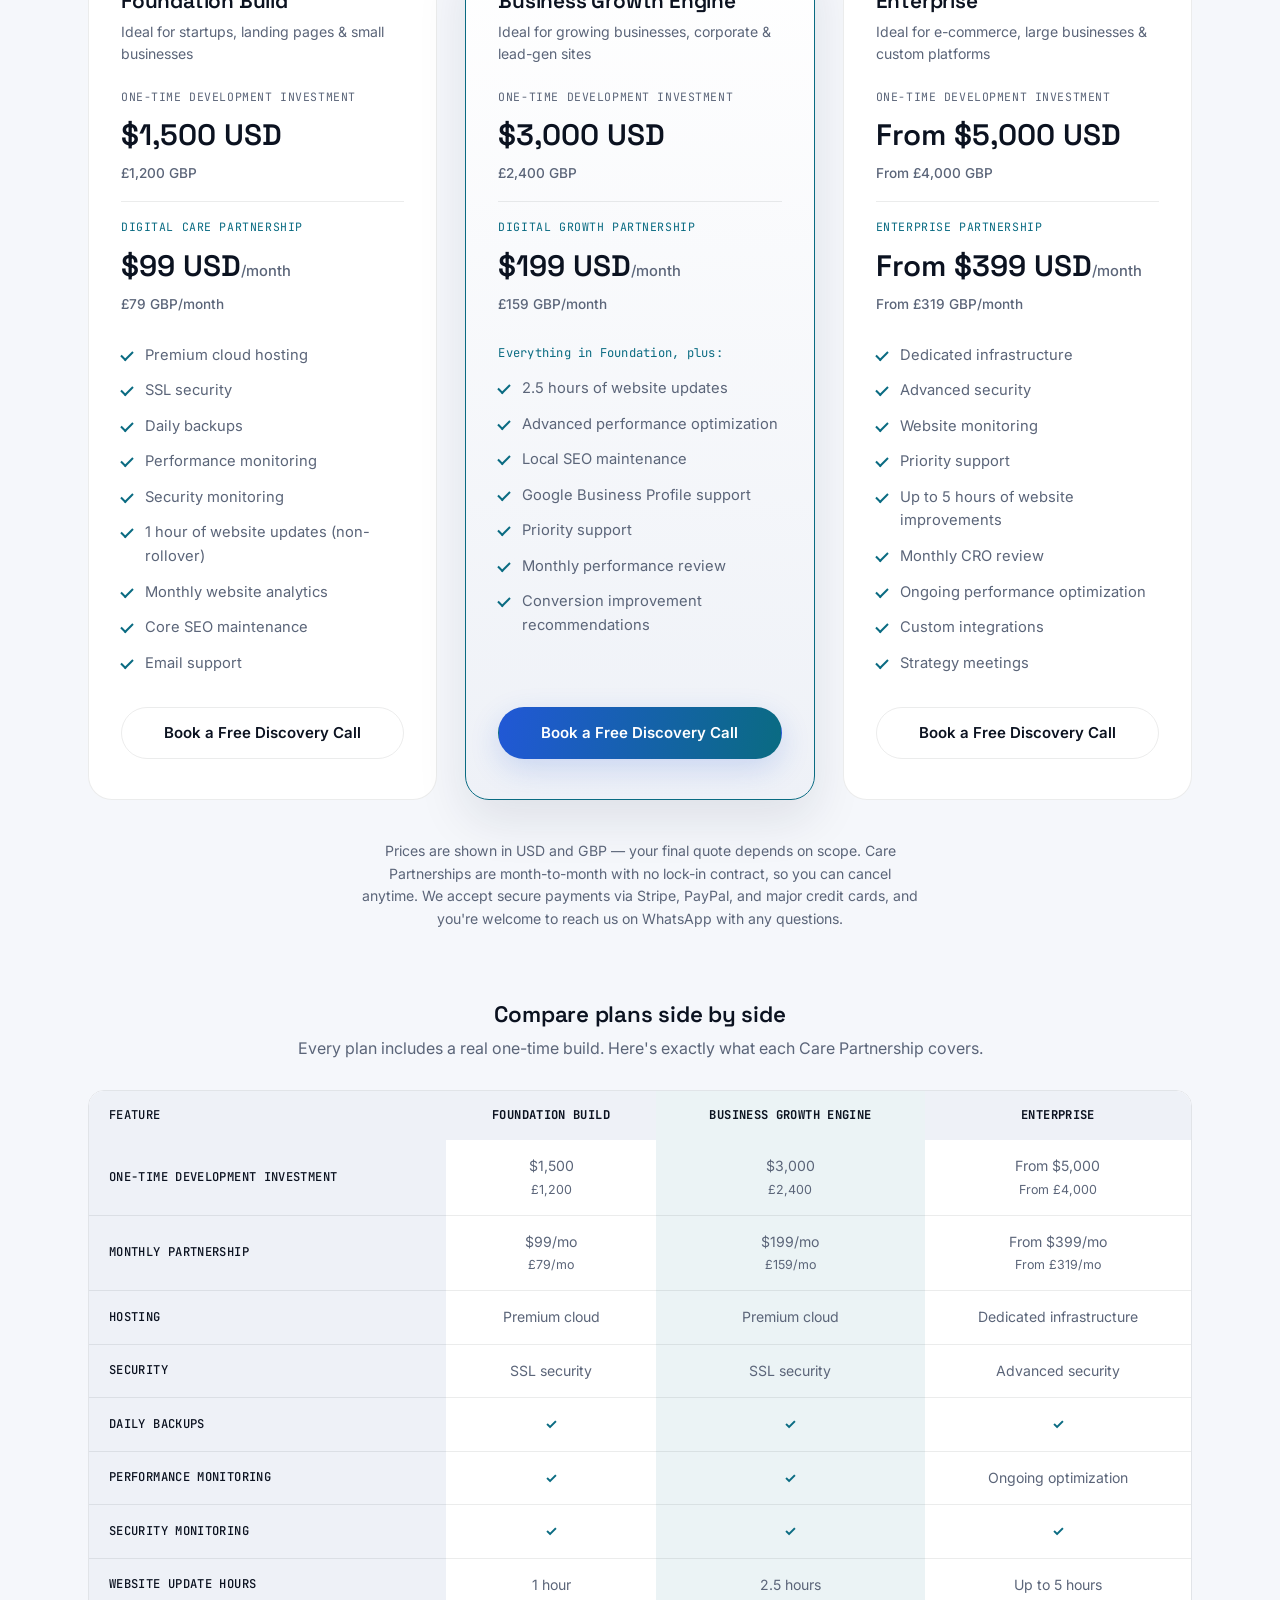
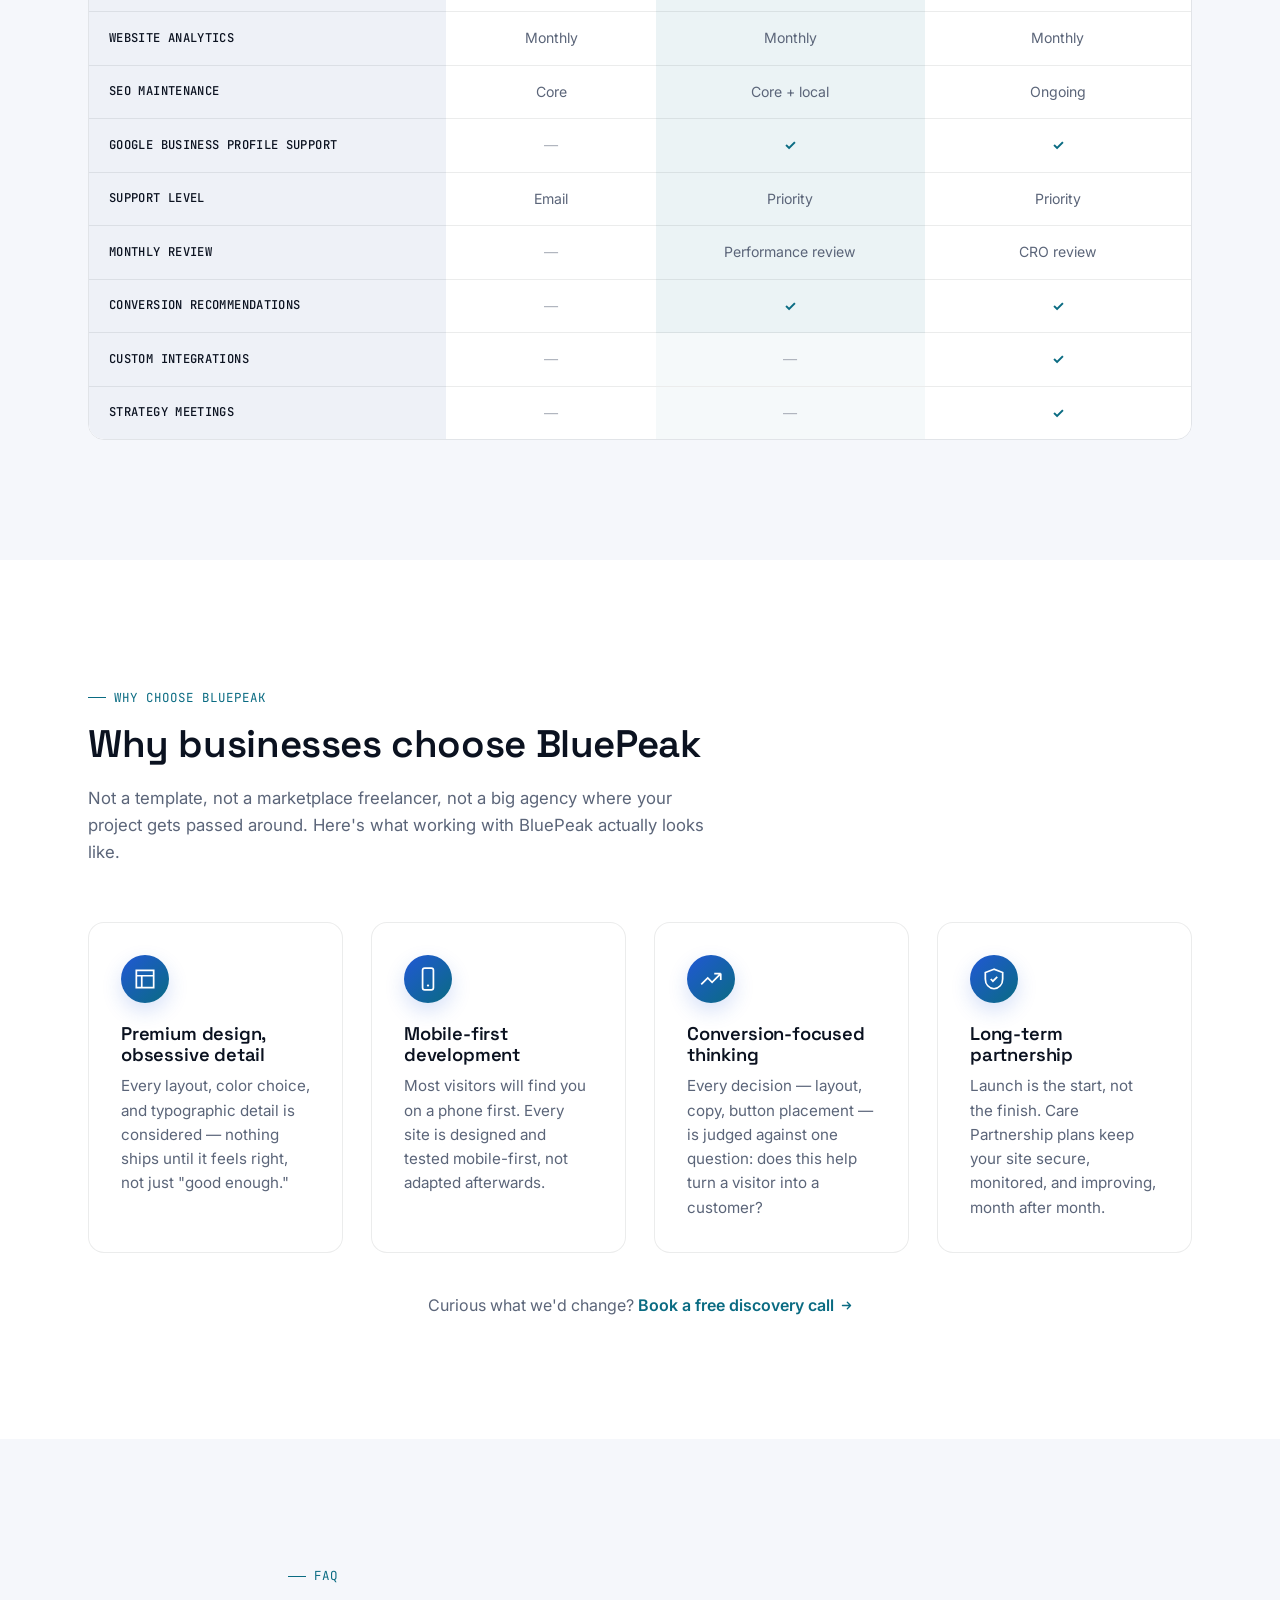
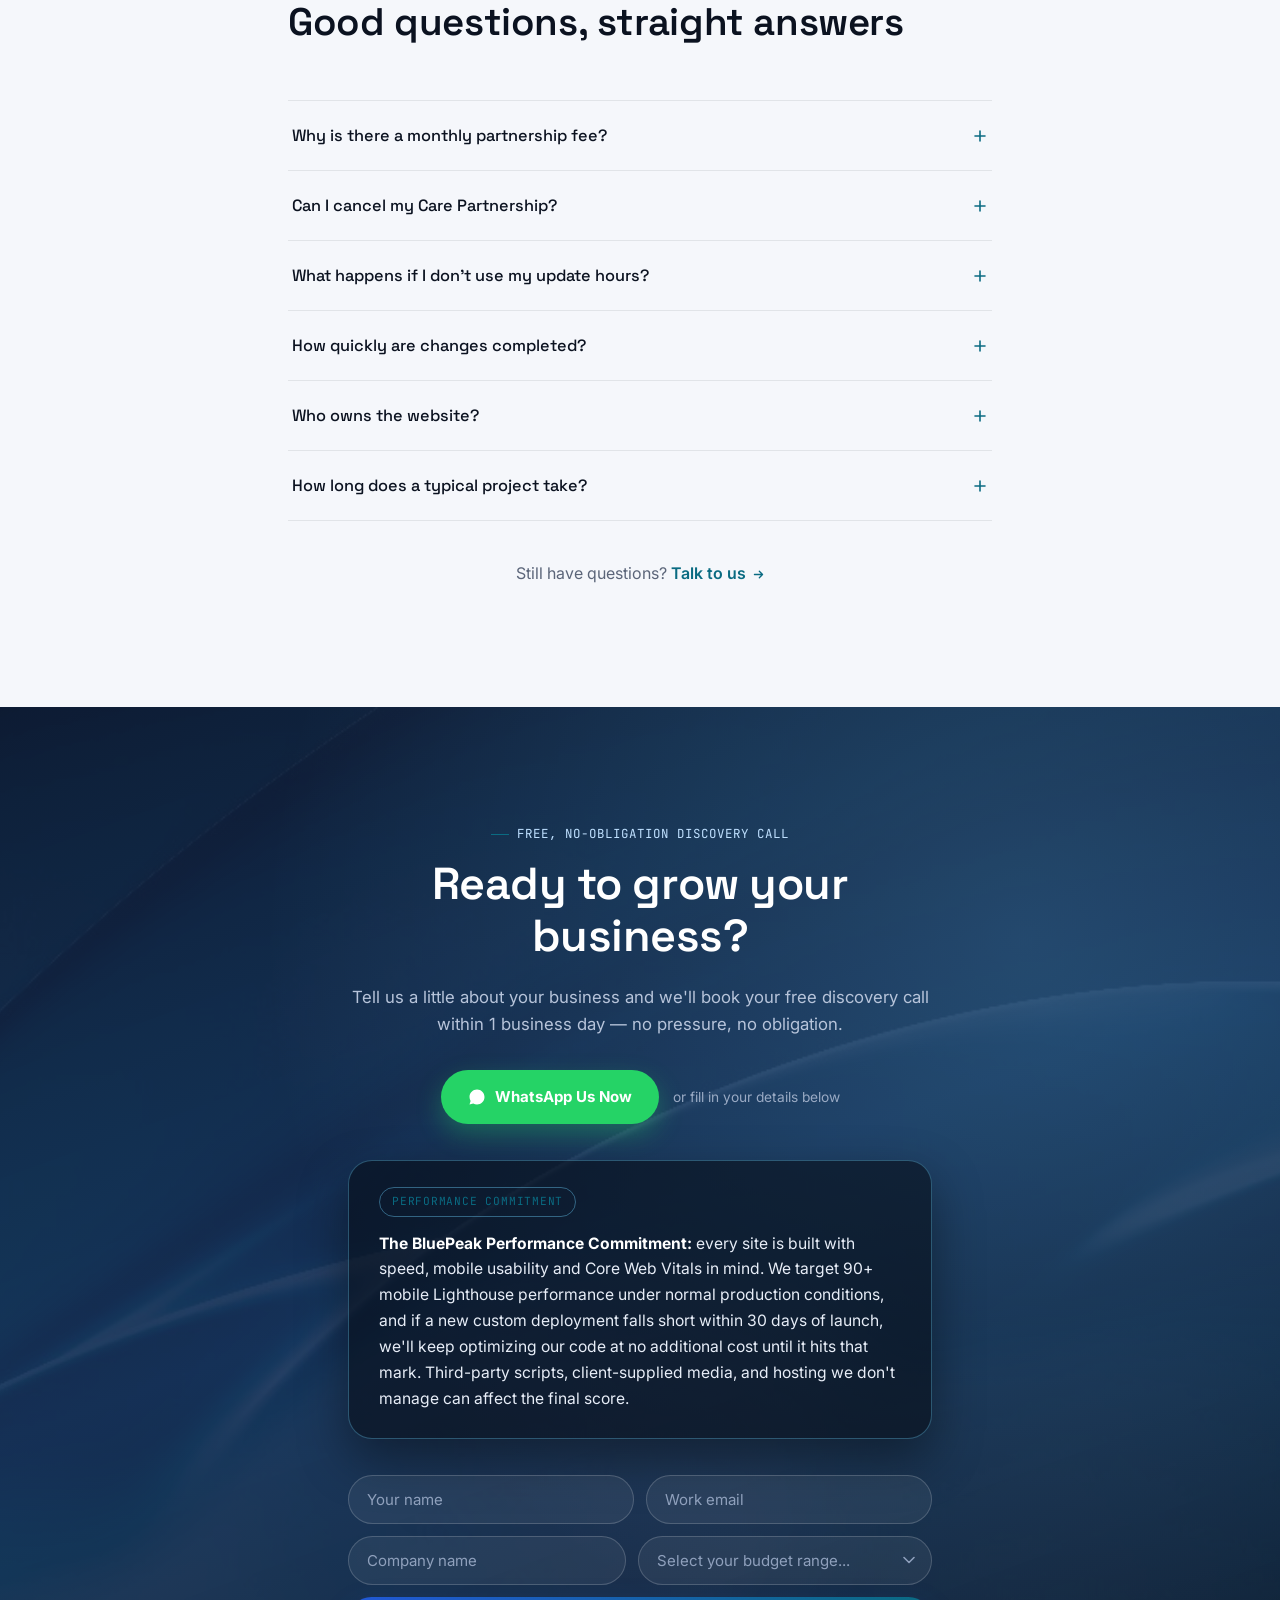
==== commit 966b83d9: "Final QA pass: unify CTAs, fix performance-claim credibility, resolve site-wide accessibility issues" ====
--- a/index.html
+++ b/index.html
@@ -115,7 +115,7 @@
 <!-- ============ NAV ============ -->
 <header class="site-header" id="siteHeader">
   <div class="container header-inner">
-    <a href="#top" class="logo" aria-label="BluePeak Digital home">
+    <a href="#top" class="logo" aria-label="BluePeakDigital Home">
       <svg class="logo-mark" width="30" height="30" viewBox="0 0 30 30" fill="none" xmlns="http://www.w3.org/2000/svg" aria-hidden="true">
         <path d="M2 22L11 9L16 16L21 6L28 22" stroke="url(#logoGrad)" stroke-width="2.4" stroke-linecap="round" stroke-linejoin="round"/>
         <defs>
@@ -142,7 +142,7 @@
         <svg class="icon-sun" width="18" height="18" viewBox="0 0 24 24" fill="none" stroke="currentColor" stroke-width="2" stroke-linecap="round" aria-hidden="true"><circle cx="12" cy="12" r="4"/><path d="M12 2v2M12 20v2M4.9 4.9l1.4 1.4M17.7 17.7l1.4 1.4M2 12h2M20 12h2M4.9 19.1l1.4-1.4M17.7 6.3l1.4-1.4"/></svg>
         <svg class="icon-moon" width="18" height="18" viewBox="0 0 24 24" fill="none" stroke="currentColor" stroke-width="2" stroke-linecap="round" stroke-linejoin="round" aria-hidden="true"><path d="M21 12.8A9 9 0 1 1 11.2 3 7 7 0 0 0 21 12.8Z"/></svg>
       </button>
-      <a href="#cta" class="btn btn-primary btn-sm">Free Call</a>
+      <a href="#cta" class="btn btn-primary btn-sm">Free Discovery Call</a>
       <button class="nav-toggle" id="navToggle" aria-label="Open menu" aria-expanded="false">
         <span></span><span></span><span></span>
       </button>
@@ -156,8 +156,8 @@
   <section class="hero" id="hero">
     <div class="container hero-inner">
       <div class="hero-copy">
-        <p class="status-pill reveal"><span class="status-dot" aria-hidden="true"></span>All Systems Operational • Core Web Vitals Optimized</p>
-        <p class="locale-badge reveal">Global Web Infrastructure — Building High-Performance Digital Assets Worldwide</p>
+        <p class="status-pill reveal"><span class="status-dot" aria-hidden="true"></span>Hand-Coded • Mobile-First • Conversion-Focused</p>
+        <p class="locale-badge reveal">Based in South Africa — building for clients worldwide</p>
         <p class="eyebrow reveal">Premium websites for ambitious businesses</p>
         <h1 class="hero-title reveal">
           Websites that turn<br>
@@ -168,7 +168,7 @@
           We build sites that make your offer clear, your value obvious, and the next step easy for the right clients.
         </p>
         <div class="hero-actions reveal">
-          <a href="#cta" class="btn btn-primary btn-lg">Book Your Free Strategy Call</a>
+          <a href="#cta" class="btn btn-primary btn-lg">Book a Free Discovery Call</a>
           <a href="#work" class="btn btn-ghost btn-lg">
             See Recent Projects
             <svg width="16" height="16" viewBox="0 0 16 16" fill="none" aria-hidden="true"><path d="M3 8h10M9 4l4 4-4 4" stroke="currentColor" stroke-width="1.6" stroke-linecap="round" stroke-linejoin="round"/></svg>
@@ -226,8 +226,8 @@
     </div>
     <div class="marquee stack-marquee">
       <div class="marquee-track" aria-hidden="true">
-        <span>Hand-Coded HTML5</span><span>Semantic CSS3</span><span>Vanilla JavaScript</span><span>Core Web Vitals Optimized</span><span>WCAG 2.1 Best Practices</span><span>100/100 Lighthouse Target</span><span>SSL/TLS Encrypted</span><span>Formspree Secure Forms</span>
-        <span>Hand-Coded HTML5</span><span>Semantic CSS3</span><span>Vanilla JavaScript</span><span>Core Web Vitals Optimized</span><span>WCAG 2.1 Best Practices</span><span>100/100 Lighthouse Target</span><span>SSL/TLS Encrypted</span><span>Formspree Secure Forms</span>
+        <span>Hand-Coded HTML5</span><span>Semantic CSS3</span><span>Vanilla JavaScript</span><span>Core Web Vitals Optimized</span><span>WCAG 2.1 Best Practices</span><span>90+ Mobile Lighthouse Standard</span><span>SSL/TLS Encrypted</span><span>Formspree Secure Forms</span>
+        <span>Hand-Coded HTML5</span><span>Semantic CSS3</span><span>Vanilla JavaScript</span><span>Core Web Vitals Optimized</span><span>WCAG 2.1 Best Practices</span><span>90+ Mobile Lighthouse Standard</span><span>SSL/TLS Encrypted</span><span>Formspree Secure Forms</span>
       </div>
     </div>
   </section>
@@ -290,20 +290,20 @@
       <div class="section-head reveal" style="margin-left:auto;margin-right:auto;text-align:center;">
         <p class="eyebrow reveal" style="justify-content:center;">Under the hood</p>
         <h2 class="section-title reveal">The BluePeak Engineering Framework</h2>
-        <p class="section-sub reveal" style="margin-left:auto;margin-right:auto;">Moving beyond basic templates to build hyper-optimized digital infrastructure.</p>
+        <p class="section-sub reveal" style="margin-left:auto;margin-right:auto;">Moving beyond basic templates to build websites engineered for speed, not just styled to look fast.</p>
       </div>
 
       <div class="grid grid-3 framework-grid">
         <article class="framework-card reveal">
-          <span class="framework-metric text-gradient">&lt;100ms</span>
-          <h3>Sub-100ms Response Targets</h3>
-          <p>Lean static delivery, aggressive asset optimization, and clean, minimal DOM footprints on every page.</p>
+          <span class="framework-metric text-gradient">Static</span>
+          <h3>Static-First Delivery</h3>
+          <p>No page builders, no unused JS frameworks — just lean static delivery, aggressive asset optimization, and a clean, minimal DOM on every page.</p>
         </article>
 
         <article class="framework-card reveal">
-          <span class="framework-metric text-gradient">100/100</span>
-          <h3>100/100 Lighthouse Target</h3>
-          <p>We target 100/100 on Google Lighthouse by cutting the bloated third-party scripts that quietly drive up mobile bounce rates.</p>
+          <span class="framework-metric text-gradient">90+</span>
+          <h3>90+ Mobile Lighthouse Standard</h3>
+          <p>Every build targets 90+ mobile Lighthouse performance, with 100/100 pursued wherever production conditions allow — see our Performance Commitment below.</p>
         </article>
 
         <article class="framework-card reveal">
@@ -422,7 +422,7 @@
                 <dd>Hand-built HTML, CSS &amp; JavaScript — no page builder, no template.</dd>
               </div>
               <div>
-                <dt>Expected outcome</dt>
+                <dt>Design objective</dt>
                 <dd>A faster, clearer path from "just looking" to a confirmed booking.</dd>
               </div>
             </dl>
@@ -458,7 +458,7 @@
                 <dd>Hand-built HTML, CSS &amp; JavaScript — no page builder, no template.</dd>
               </div>
               <div>
-                <dt>Expected outcome</dt>
+                <dt>Design objective</dt>
                 <dd>More first-time visitors converting into regulars.</dd>
               </div>
             </dl>
@@ -494,7 +494,7 @@
                 <dd>Hand-built HTML, CSS &amp; JavaScript — no page builder, no template.</dd>
               </div>
               <div>
-                <dt>Expected outcome</dt>
+                <dt>Design objective</dt>
                 <dd>Fewer drop-offs between "interested" and "booked."</dd>
               </div>
             </dl>
@@ -547,7 +547,7 @@
                 <dd>Hand-built HTML, CSS &amp; JavaScript — no page builder, no template.</dd>
               </div>
               <div>
-                <dt>Expected outcome</dt>
+                <dt>Design objective</dt>
                 <dd>A reservation flow simple enough to finish on a phone.</dd>
               </div>
             </dl>
@@ -597,7 +597,7 @@
                 <dd>Hand-built HTML, CSS &amp; JavaScript — no page builder, no template.</dd>
               </div>
               <div>
-                <dt>Expected outcome</dt>
+                <dt>Design objective</dt>
                 <dd>Fewer visitors leaving without requesting a quote.</dd>
               </div>
             </dl>
@@ -647,7 +647,7 @@
                 <dd>Hand-built HTML, CSS &amp; JavaScript — no page builder, no template.</dd>
               </div>
               <div>
-                <dt>Expected outcome</dt>
+                <dt>Design objective</dt>
                 <dd>More visitors comfortable enough to reach out.</dd>
               </div>
             </dl>
@@ -656,7 +656,7 @@
         </article>
       </div>
 
-      <p class="section-cta reveal">Like what you see? <a href="#cta">Book your free discovery call <svg width="13" height="13" viewBox="0 0 16 16" fill="none" aria-hidden="true"><path d="M3 8h10M9 4l4 4-4 4" stroke="currentColor" stroke-width="1.6" stroke-linecap="round" stroke-linejoin="round"/></svg></a></p>
+      <p class="section-cta reveal">Like what you see? <a href="#cta">Book a free discovery call <svg width="13" height="13" viewBox="0 0 16 16" fill="none" aria-hidden="true"><path d="M3 8h10M9 4l4 4-4 4" stroke="currentColor" stroke-width="1.6" stroke-linecap="round" stroke-linejoin="round"/></svg></a></p>
     </div>
   </section>
 
@@ -767,10 +767,10 @@
       <div class="section-head">
         <p class="eyebrow reveal">Proof</p>
         <h2 class="section-title reveal">Proof of our work</h2>
-        <p class="section-sub reveal">We're building our first client portfolio. Until then, explore the websites and concepts we've built to demonstrate our approach to design, performance and conversion.</p>
-      </div>
-
-      <p class="section-cta reveal">See what's included <a href="#pricing">View pricing <svg width="13" height="13" viewBox="0 0 16 16" fill="none" aria-hidden="true"><path d="M3 8h10M9 4l4 4-4 4" stroke="currentColor" stroke-width="1.6" stroke-linecap="round" stroke-linejoin="round"/></svg></a></p>
+        <p class="section-sub reveal">We're building our first client portfolio, so we won't point you to case studies that don't exist yet. Instead, explore the three interactive demo builds below yourself — click through them on your phone, view source, or run your own Lighthouse check. That's better proof than a stat we could just make up.</p>
+      </div>
+
+      <p class="section-cta reveal">See it for yourself <a href="#work">Explore the demo builds <svg width="13" height="13" viewBox="0 0 16 16" fill="none" aria-hidden="true"><path d="M3 8h10M9 4l4 4-4 4" stroke="currentColor" stroke-width="1.6" stroke-linecap="round" stroke-linejoin="round"/></svg></a></p>
     </div>
   </section>
 
@@ -881,7 +881,7 @@
             <li>Custom integrations</li>
             <li>Strategy meetings</li>
           </ul>
-          <a href="#cta" class="btn btn-ghost btn-block">Book a Strategy Call</a>
+          <a href="#cta" class="btn btn-ghost btn-block">Book a Free Discovery Call</a>
         </article>
       </div>
 
@@ -1052,7 +1052,7 @@
         </article>
       </div>
 
-      <p class="section-cta reveal">Curious what we'd change? <a href="#cta">Claim your free website audit <svg width="13" height="13" viewBox="0 0 16 16" fill="none" aria-hidden="true"><path d="M3 8h10M9 4l4 4-4 4" stroke="currentColor" stroke-width="1.6" stroke-linecap="round" stroke-linejoin="round"/></svg></a></p>
+      <p class="section-cta reveal">Curious what we'd change? <a href="#cta">Book a free discovery call <svg width="13" height="13" viewBox="0 0 16 16" fill="none" aria-hidden="true"><path d="M3 8h10M9 4l4 4-4 4" stroke="currentColor" stroke-width="1.6" stroke-linecap="round" stroke-linejoin="round"/></svg></a></p>
     </div>
   </section>
 
@@ -1153,13 +1153,13 @@
       <form class="cta-form reveal" id="ctaForm" action="https://formspree.io/f/mrewvwdj" method="POST">
         <div class="form-row">
           <label class="visually-hidden" for="ctaName">Name</label>
-          <input type="text" id="ctaName" name="name" placeholder="Your name" required>
+          <input type="text" id="ctaName" name="name" placeholder="Your name" autocomplete="name" required>
           <label class="visually-hidden" for="ctaEmail">Work email</label>
-          <input type="email" id="ctaEmail" name="email" placeholder="Work email" required>
+          <input type="email" id="ctaEmail" name="email" placeholder="Work email" autocomplete="email" required>
         </div>
         <div class="form-row">
           <label class="visually-hidden" for="ctaCompany">Company</label>
-          <input type="text" id="ctaCompany" name="company" placeholder="Company name" required>
+          <input type="text" id="ctaCompany" name="company" placeholder="Company name" autocomplete="organization" required>
           <label class="visually-hidden" for="ctaBudget">Budget range</label>
           <select id="ctaBudget" name="budget" required>
             <option value="" disabled selected>Select your budget range...</option>
@@ -1212,26 +1212,26 @@
 
     <nav class="footer-links" aria-label="Footer">
       <div class="footer-col">
-        <h4>Site</h4>
+        <h3>Site</h3>
         <a href="#work">Work</a>
         <a href="#services">Services</a>
         <a href="#process">Process</a>
         <a href="#proof">Proof</a>
       </div>
       <div class="footer-col">
-        <h4>Company</h4>
+        <h3>Company</h3>
         <a href="#faq">FAQ</a>
         <a href="#pricing">Pricing</a>
         <a href="#cta">Contact</a>
       </div>
       <div class="footer-col">
-        <h4>Contact</h4>
+        <h3>Contact</h3>
         <a href="mailto:hello@bluepeakdigitalhq.com">hello@bluepeakdigitalhq.com</a>
         <a href="https://wa.me/27665667254" target="_blank" rel="noopener">Chat on WhatsApp</a>
         <span class="footer-note">Secure Global Payments via Stripe, PayPal &amp; Major Credit Cards · Usually replies within 1 business day</span>
       </div>
       <div class="footer-col">
-        <h4>Legal</h4>
+        <h3>Legal</h3>
         <a href="privacy.html">Privacy Policy</a>
         <a href="terms.html">Terms of Service</a>
         <a href="cookie-settings.html">Cookie Settings</a>
--- a/styles.css
+++ b/styles.css
@@ -1152,7 +1152,7 @@
 .footer-brand{ max-width: 320px; }
 .footer-brand p{ font-size: 0.92rem; margin-top: 16px; }
 .footer-links{ display: flex; gap: 60px; flex-wrap: wrap; }
-.footer-col h4{ font-size: 0.8rem; text-transform: uppercase; letter-spacing: 0.06em; color: var(--text-muted); font-family: var(--font-mono); font-weight: 500; margin-bottom: 18px; }
+.footer-col h3{ font-size: 0.8rem; text-transform: uppercase; letter-spacing: 0.06em; color: var(--text-muted); font-family: var(--font-mono); font-weight: 500; margin-bottom: 18px; }
 .footer-col a{ display: block; font-size: 0.92rem; color: var(--text-muted); margin-bottom: 12px; transition: color .2s var(--ease); }
 .footer-col a:hover{ color: var(--primary-2); }
 .footer-note{ display: block; font-size: 0.86rem; color: var(--text-muted); }
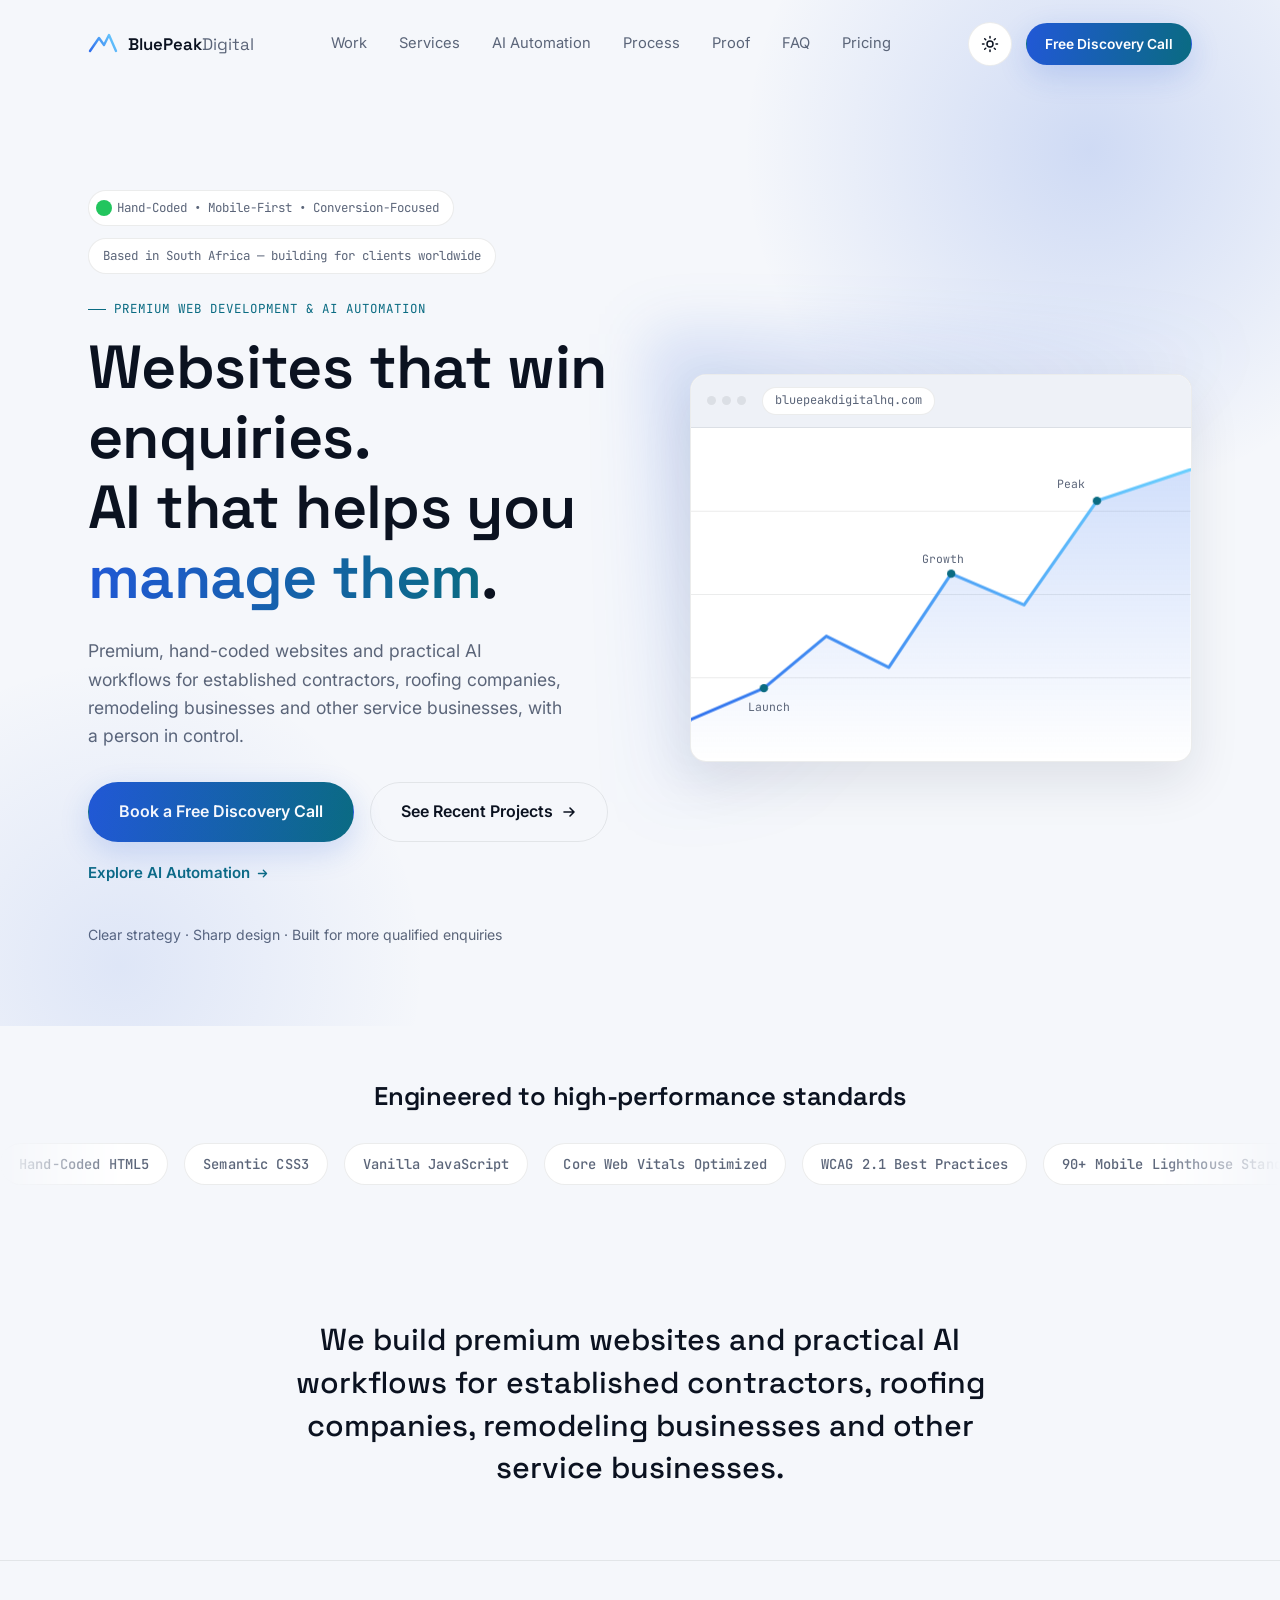
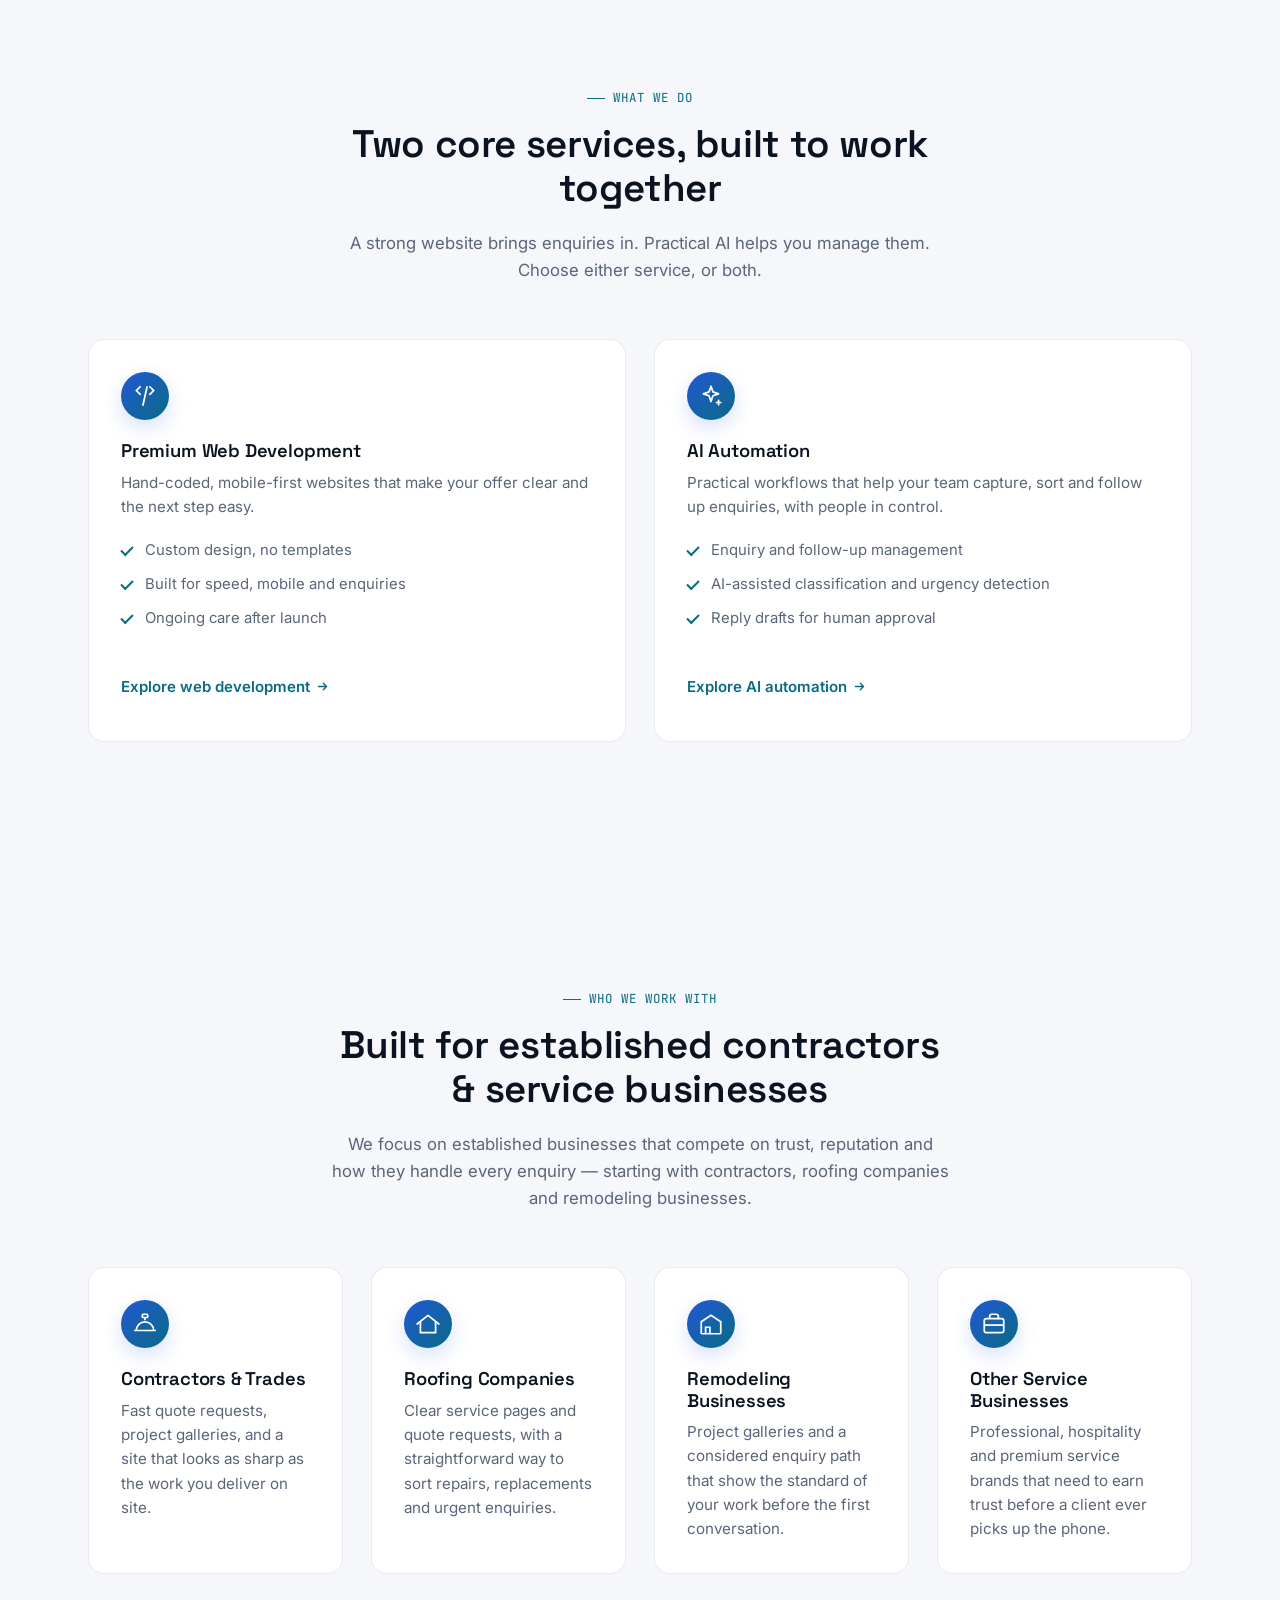
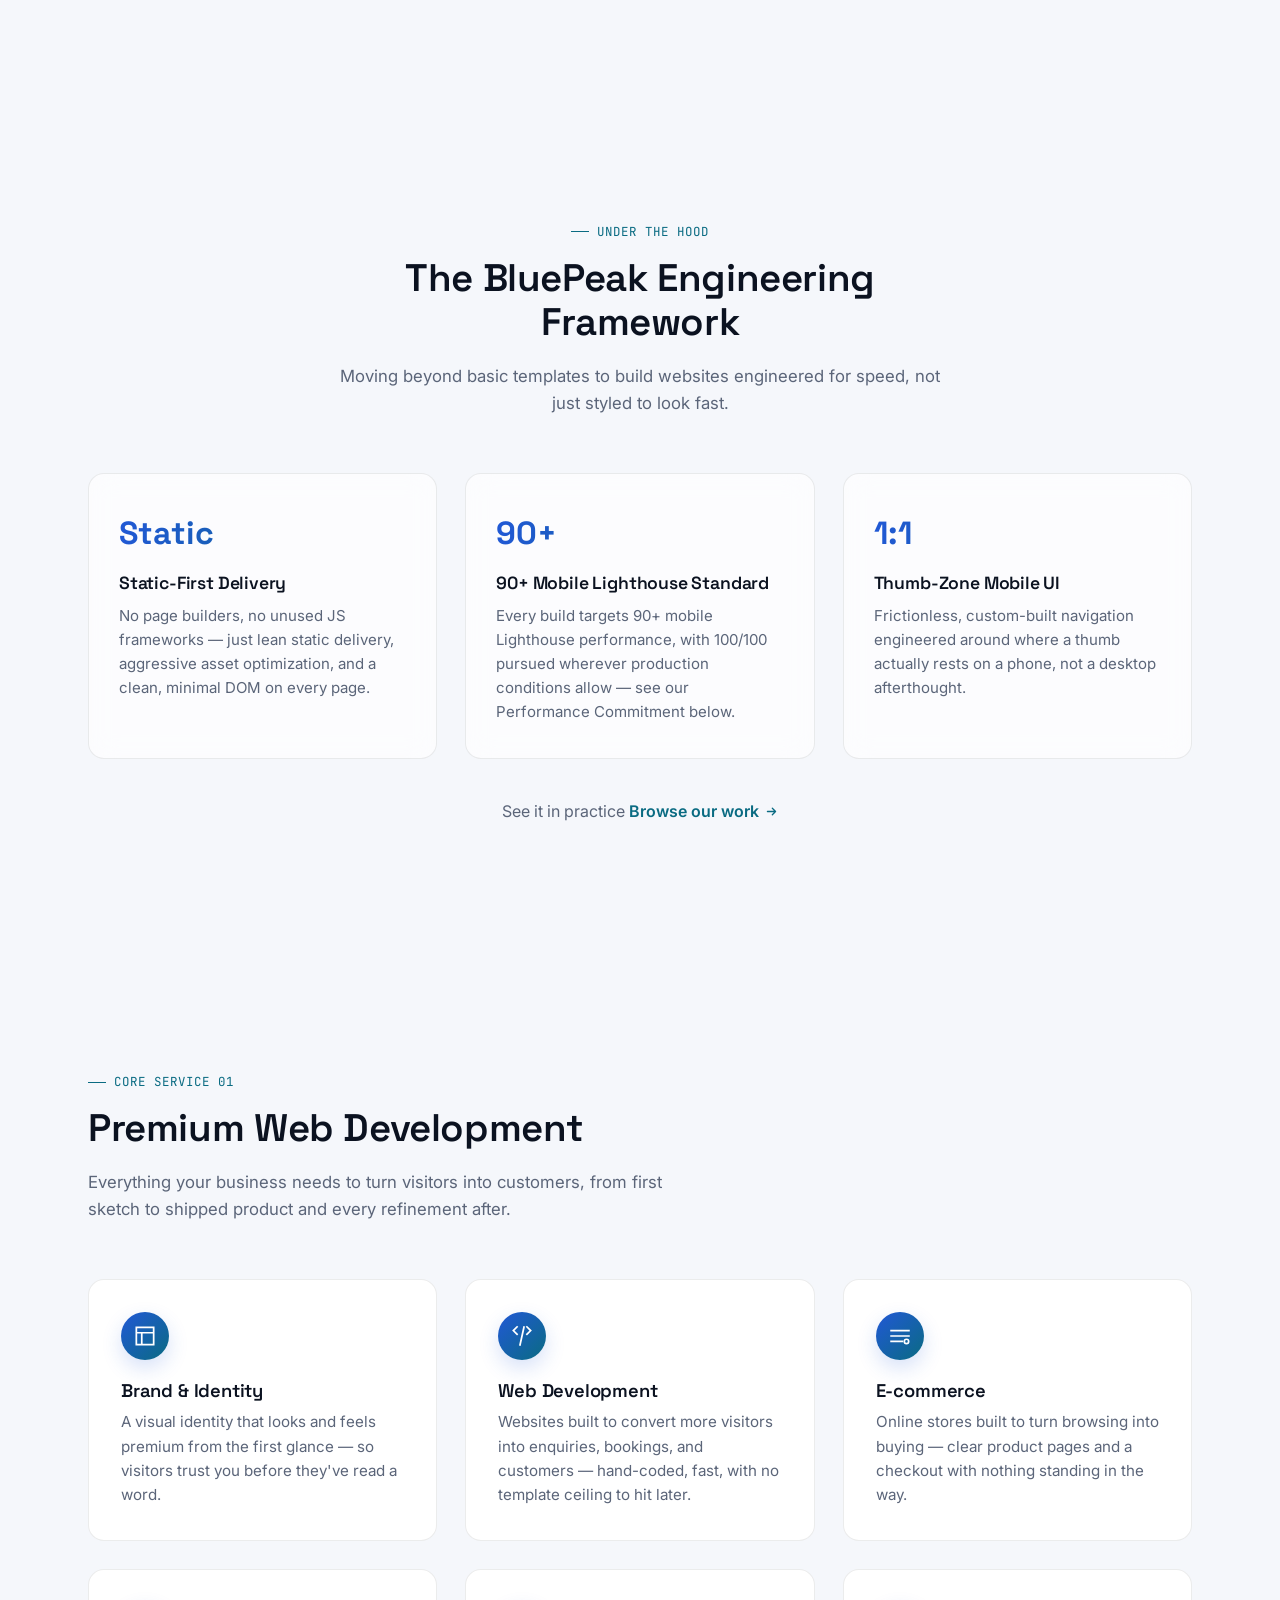
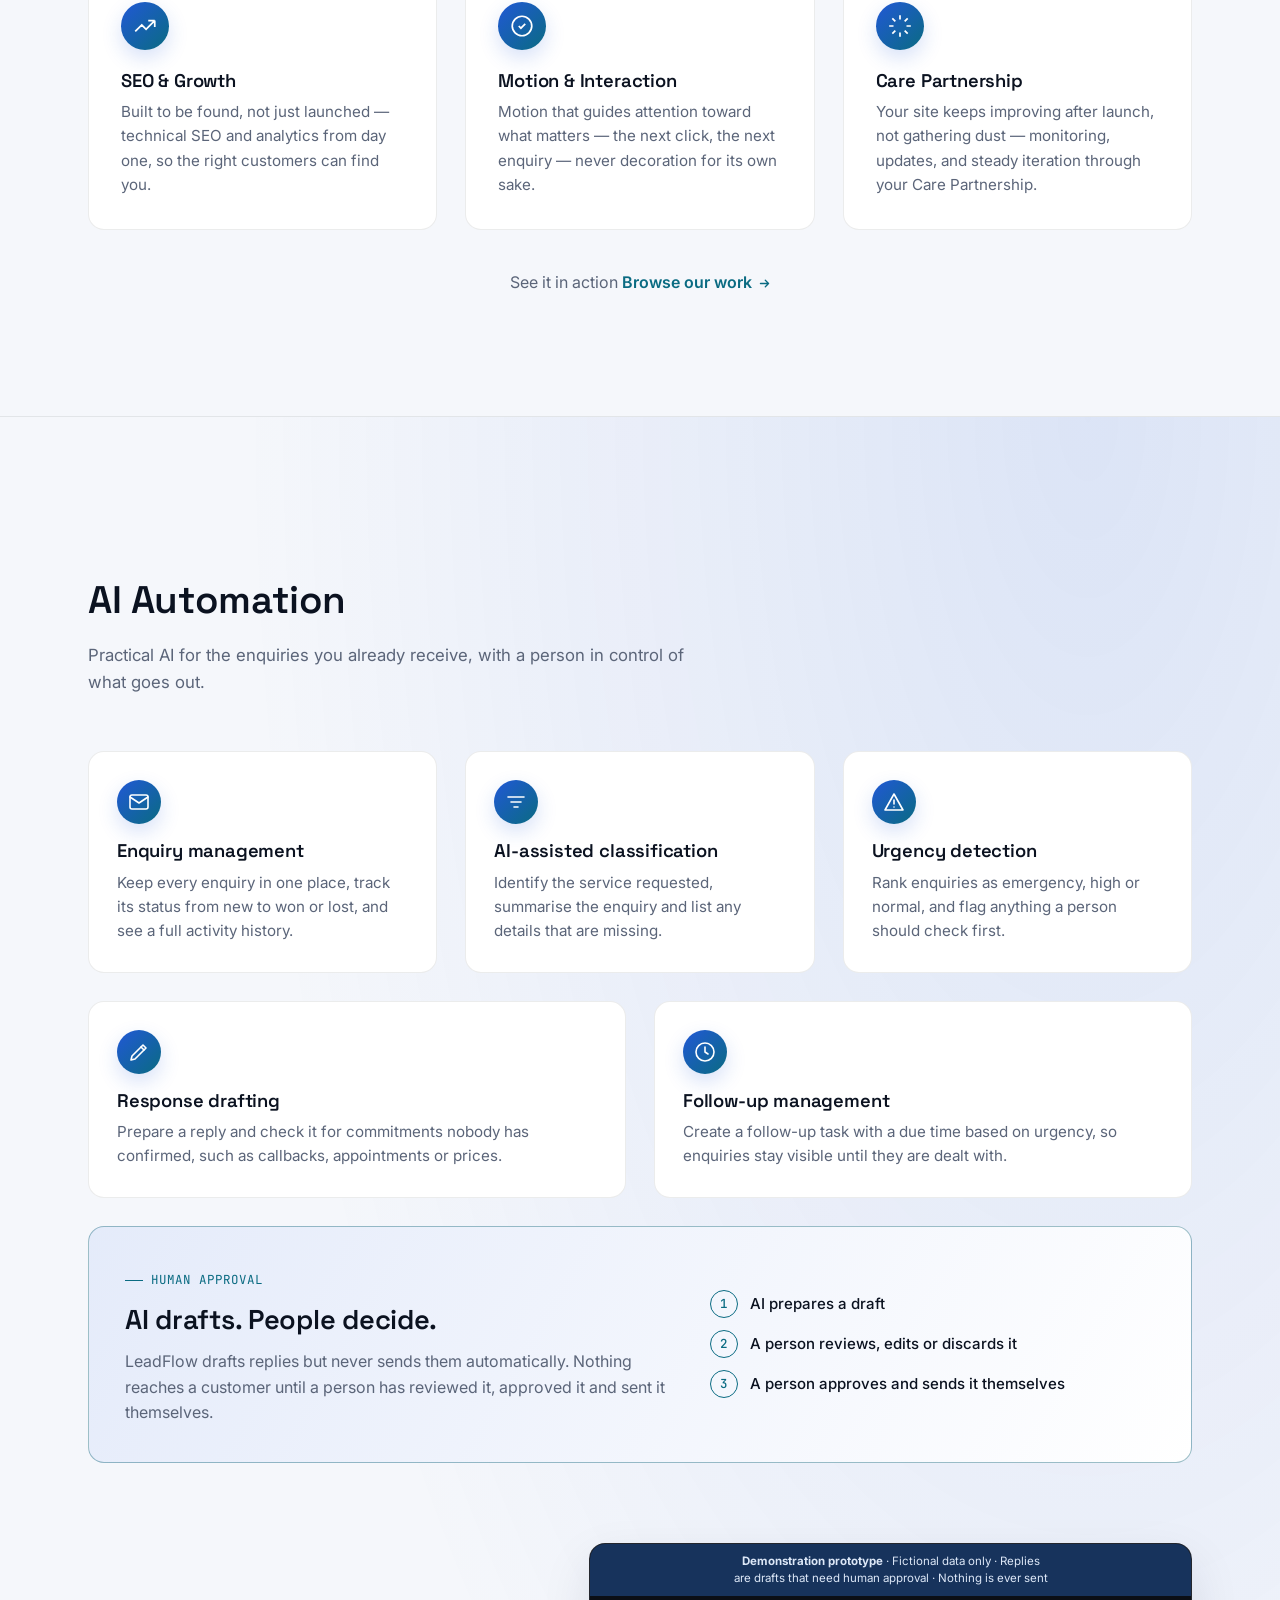
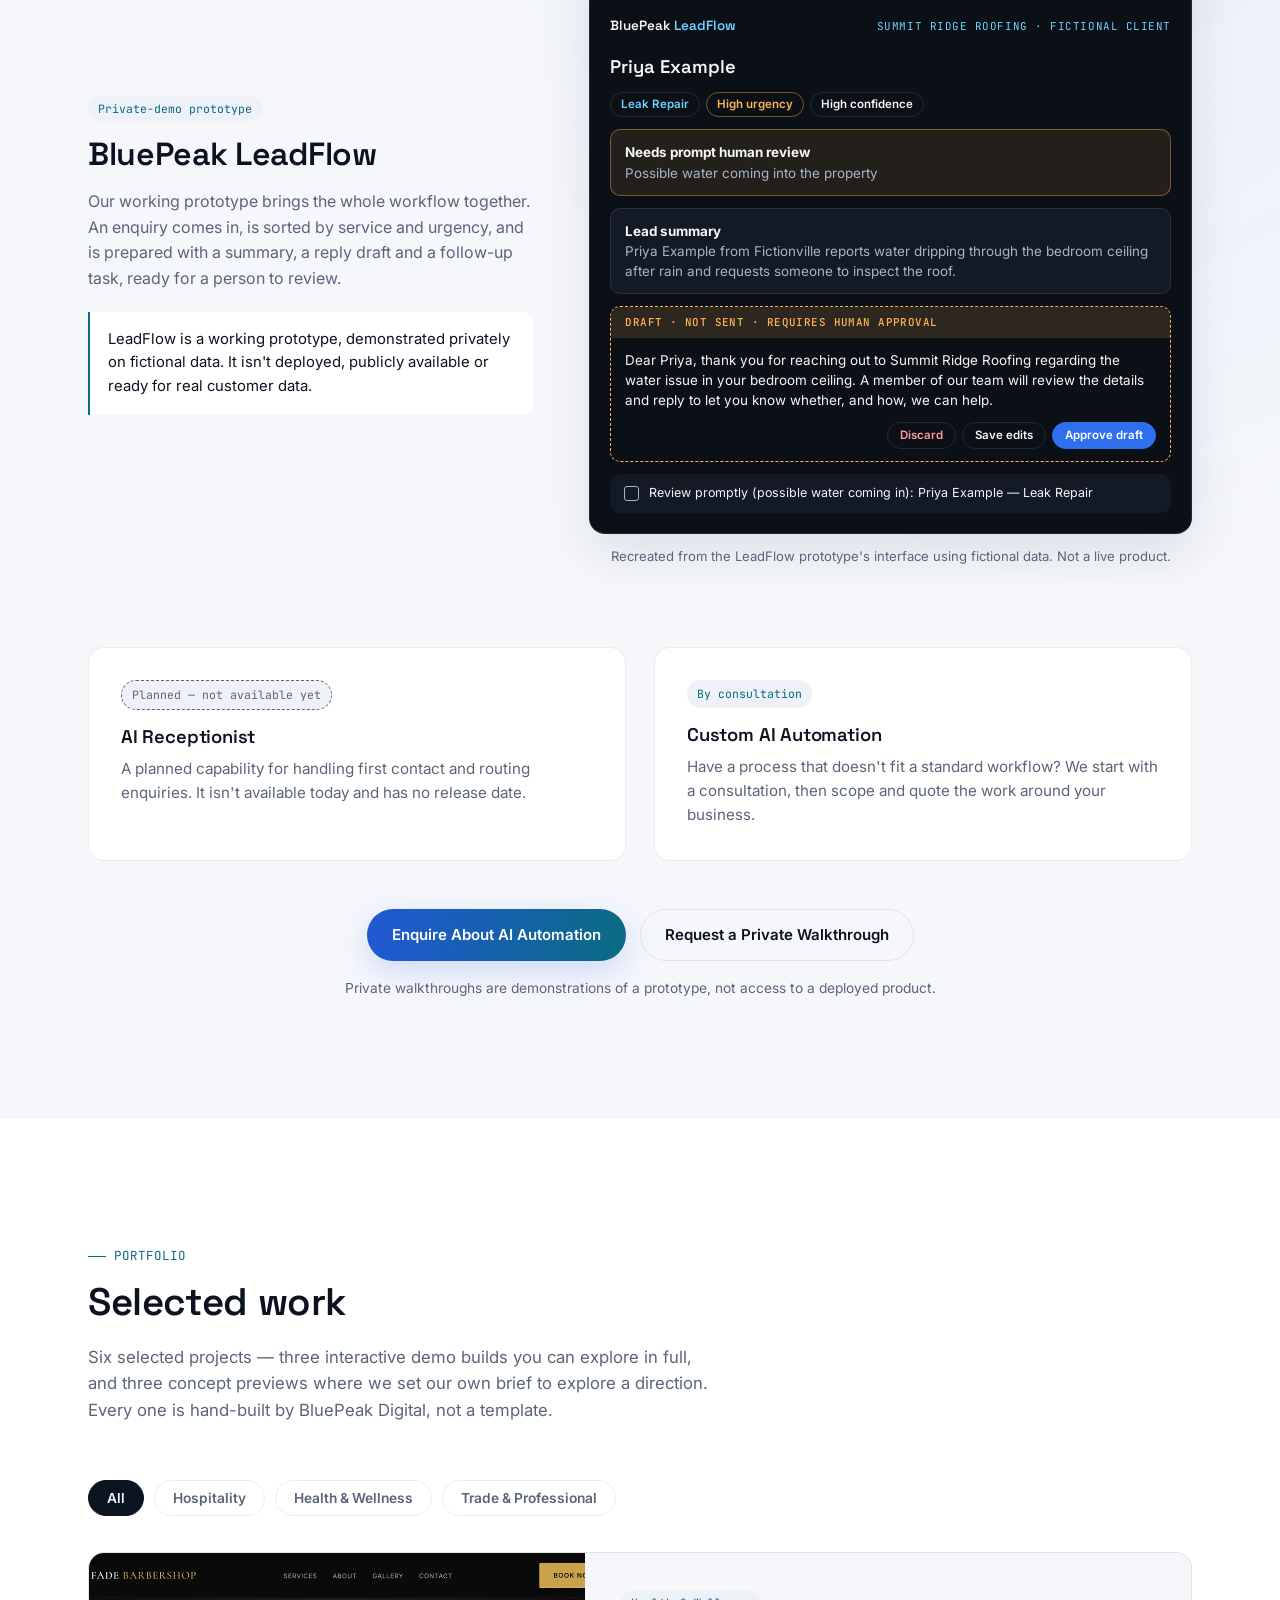
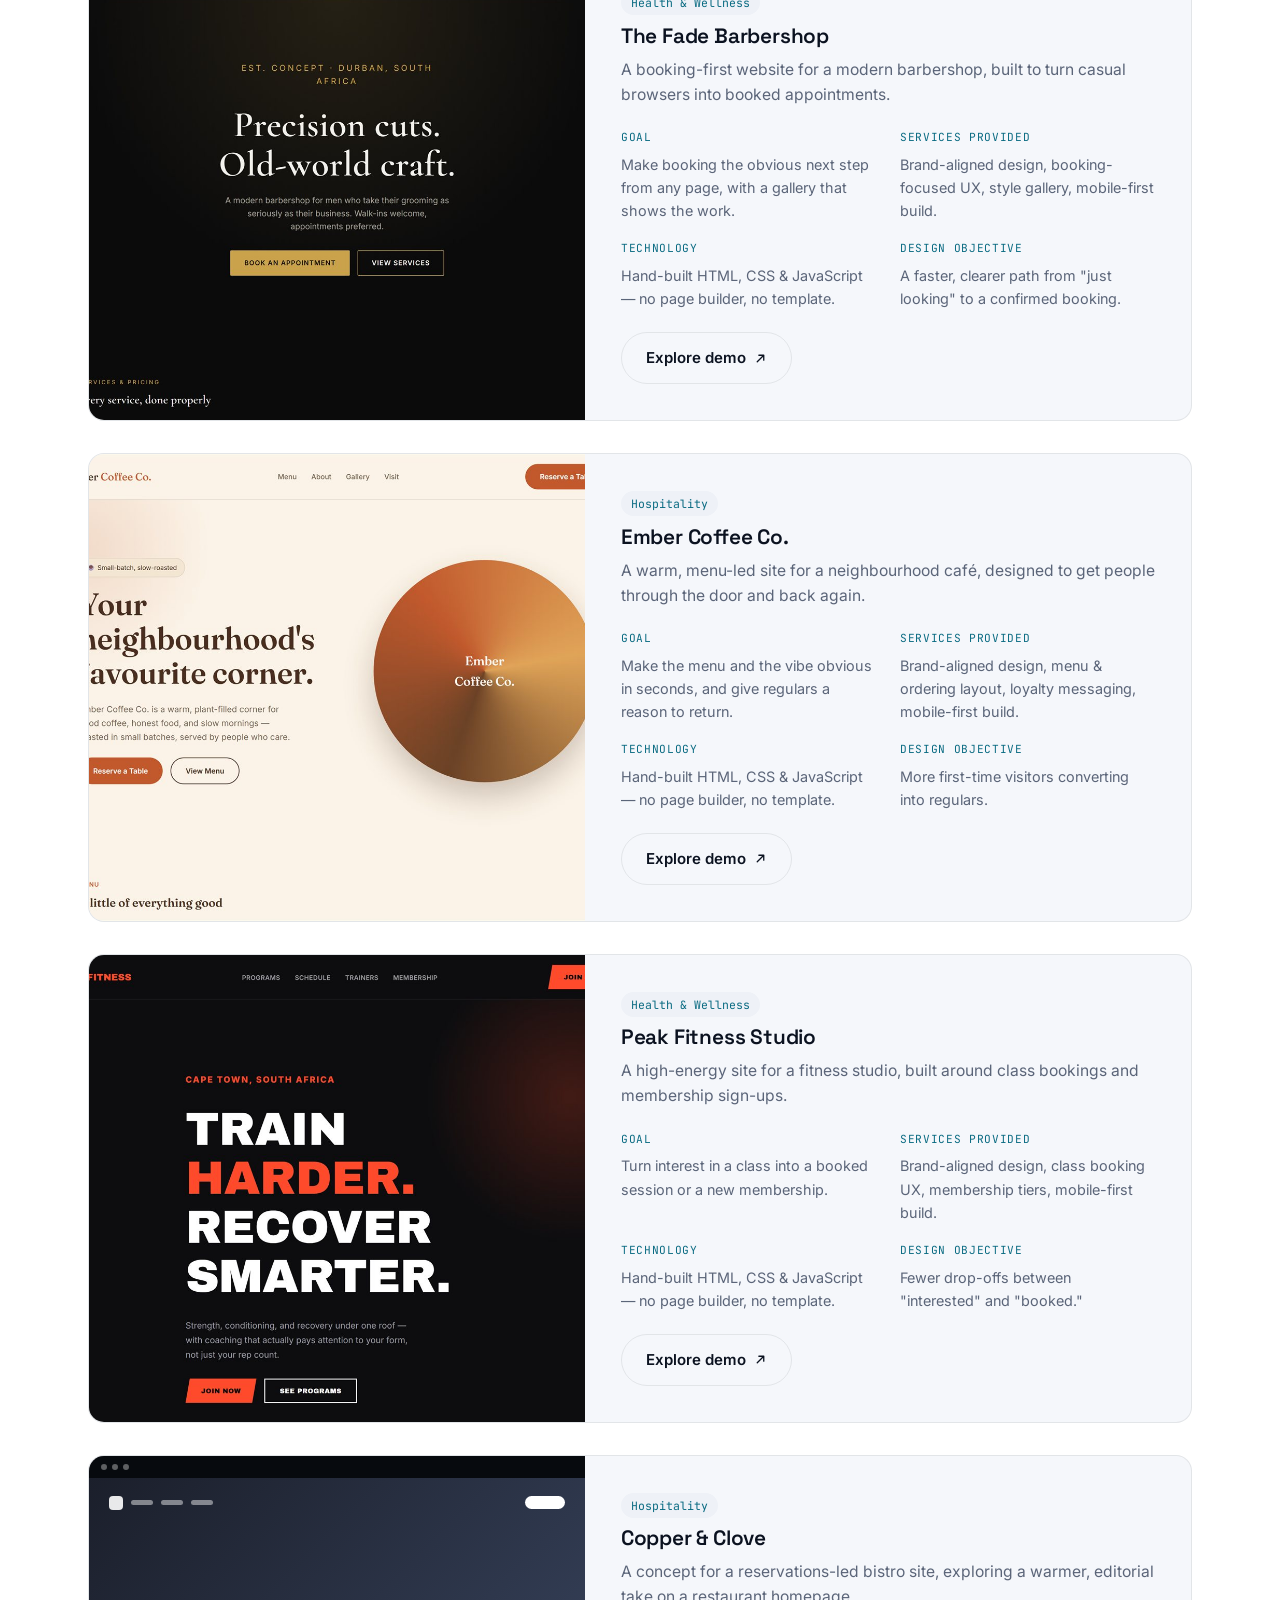
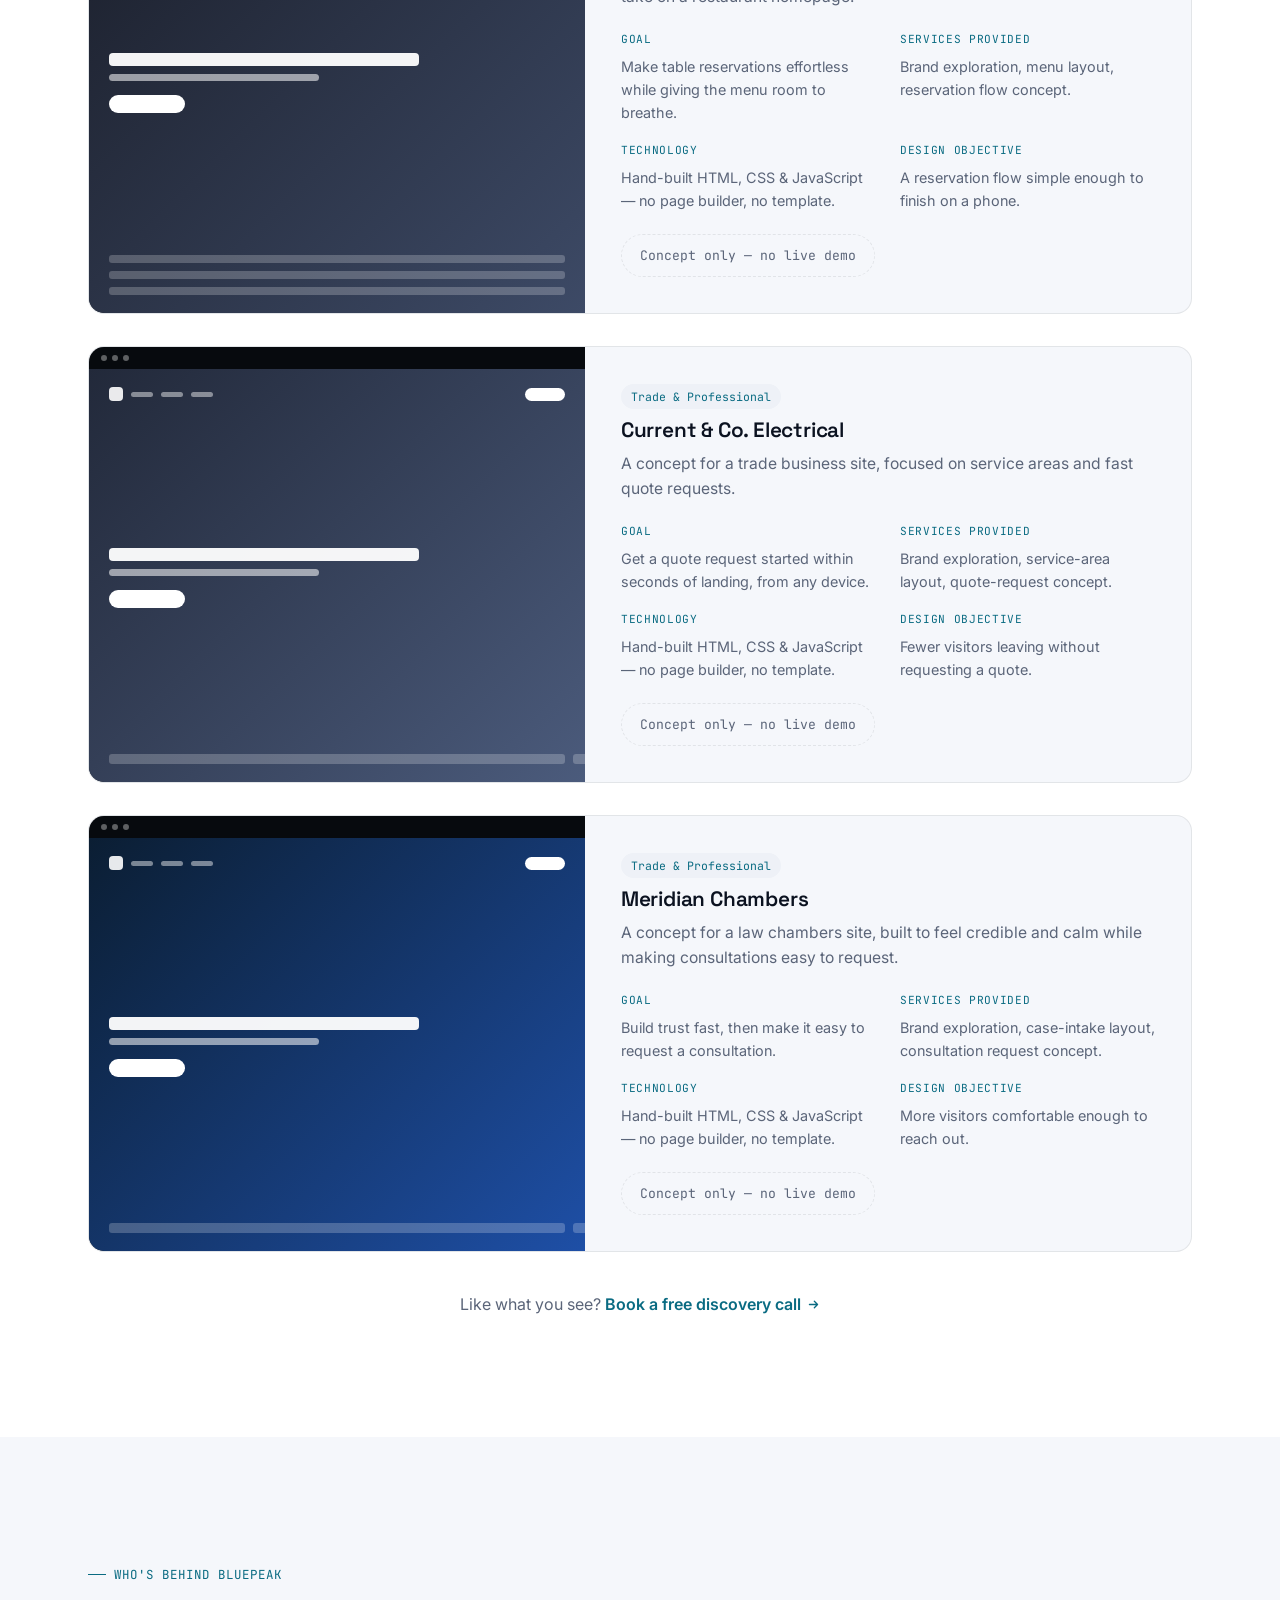
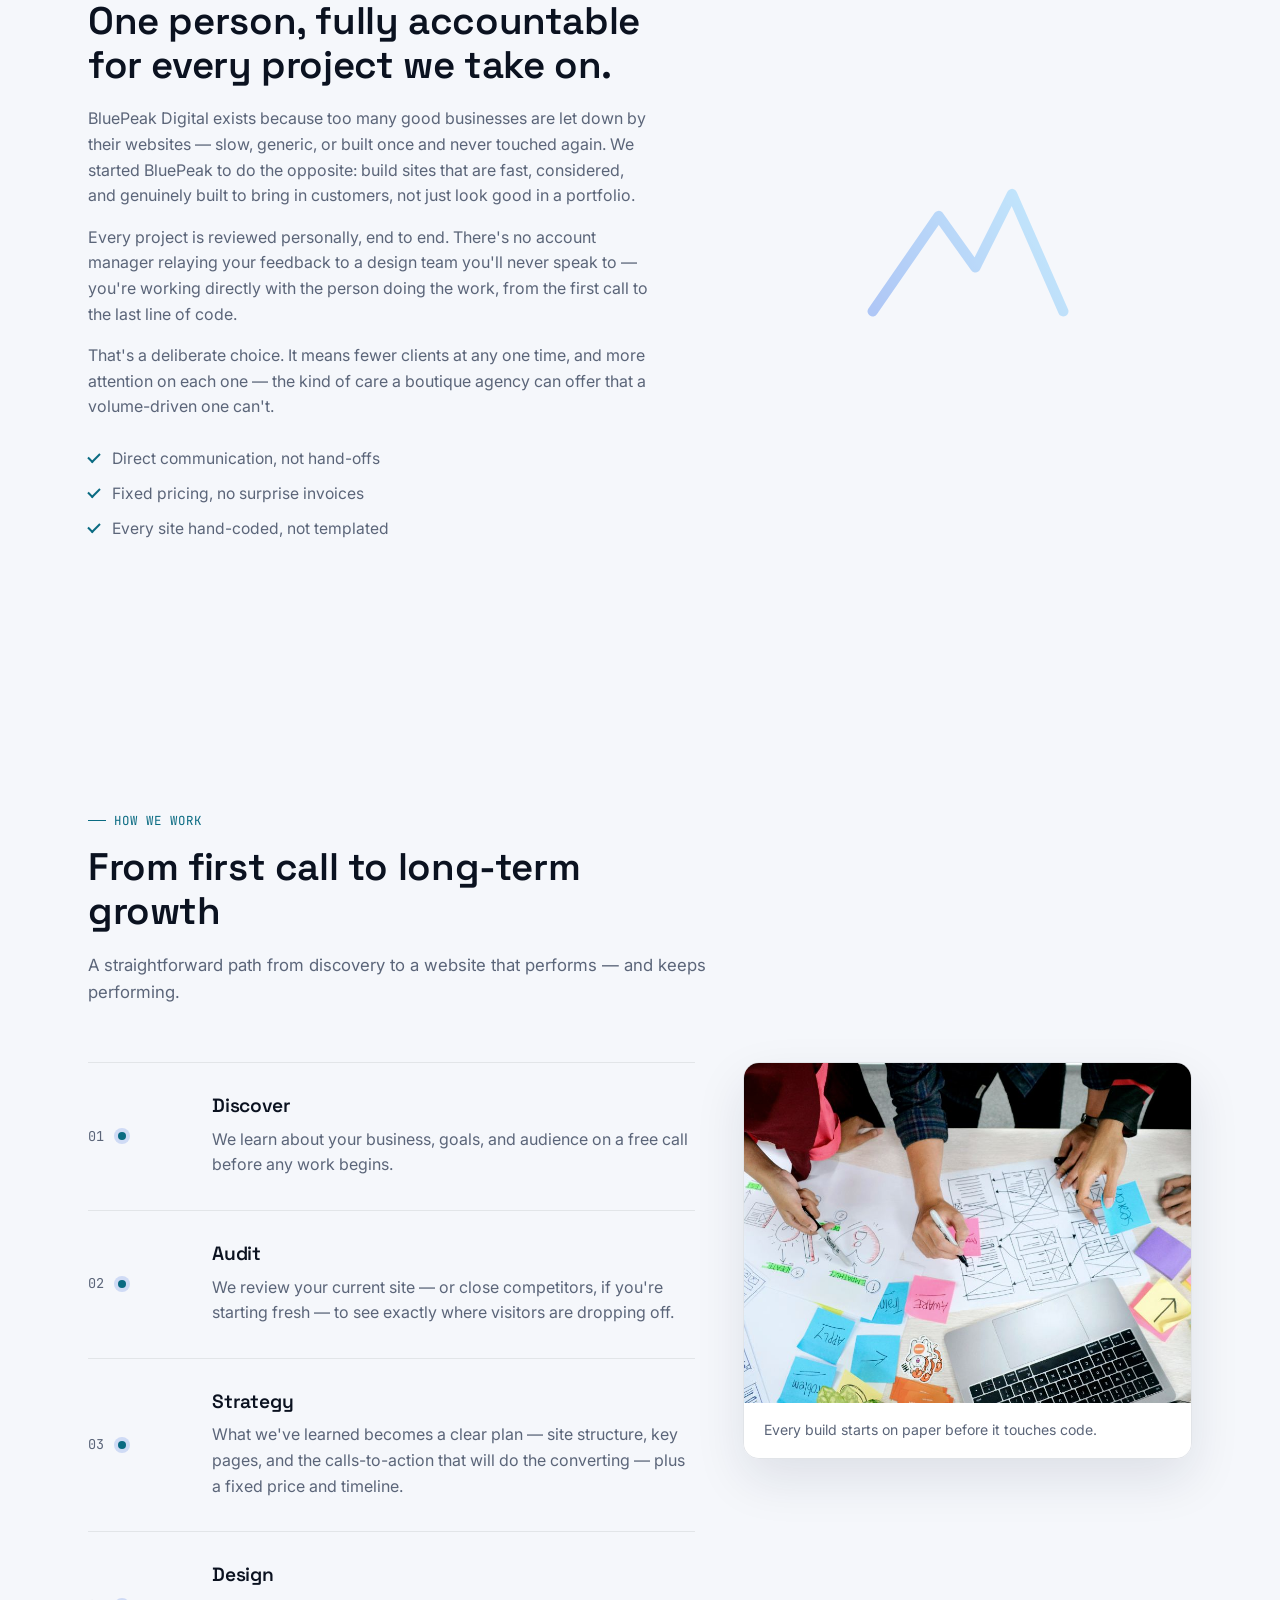
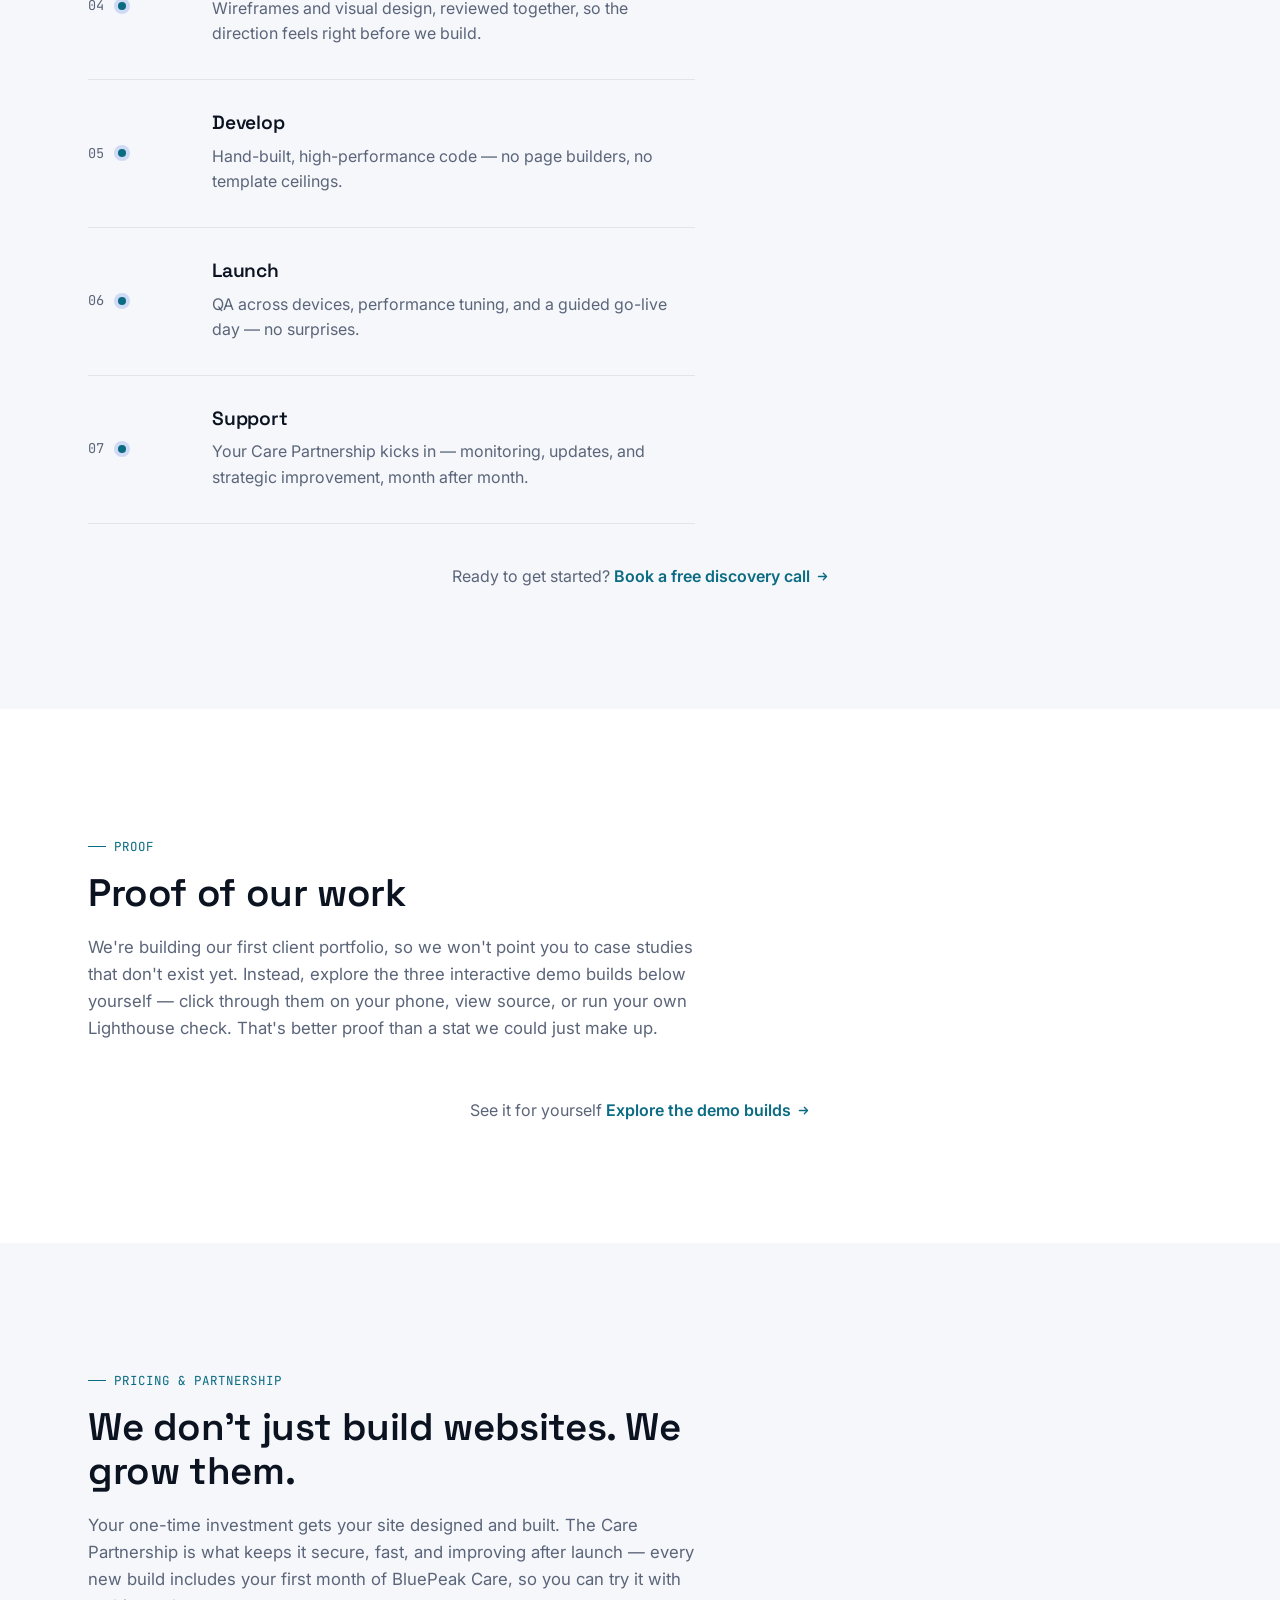
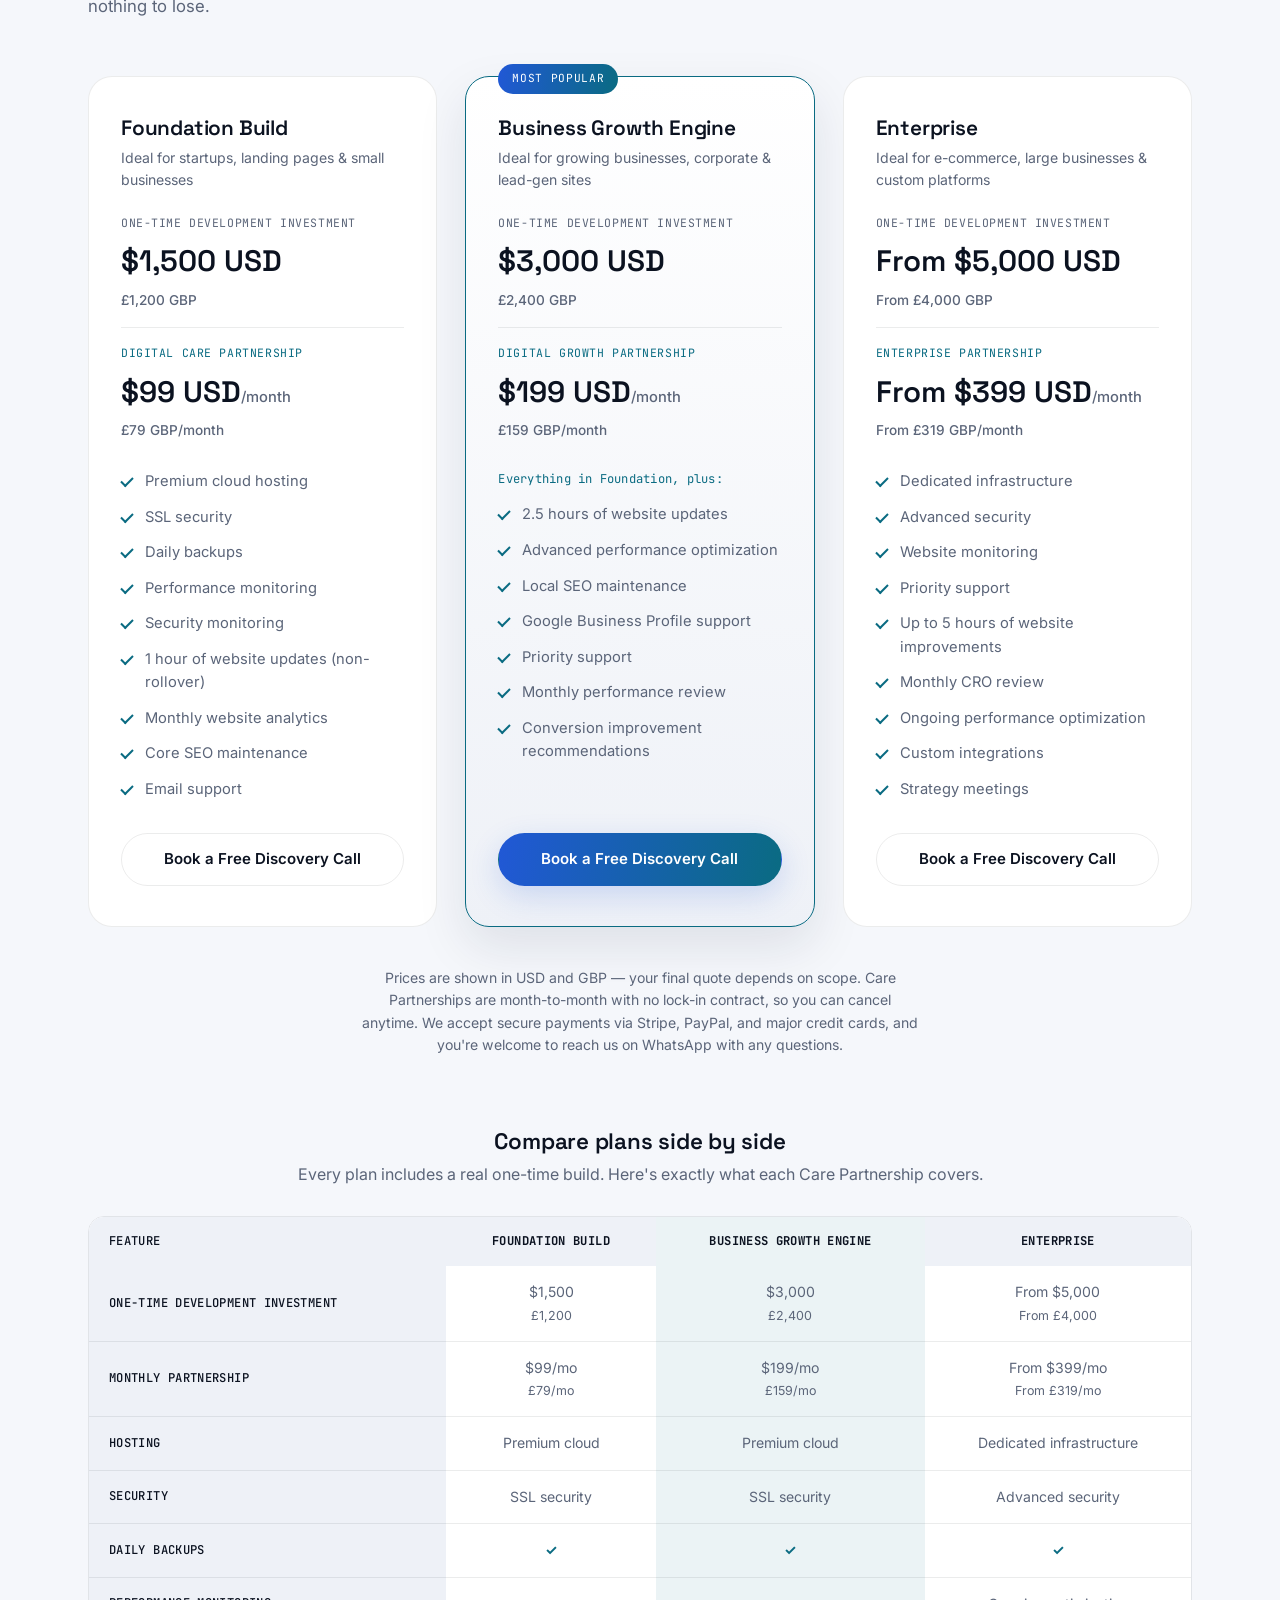
==== commit cd37b56f: "Add AI Automation as a second core service Present Premium Web Development and AI Automation as two " ====
--- a/index.html
+++ b/index.html
@@ -4,16 +4,16 @@
 <meta charset="UTF-8">
 <meta name="viewport" content="width=device-width, initial-scale=1.0">
 
-<title>BluePeak Digital — Premium Web Design Agency</title>
-<meta name="description" content="BluePeak Digital is a premium web design agency building fast, beautiful, high-converting websites for ambitious businesses worldwide.">
+<title>BluePeak Digital — Premium Web Development &amp; AI Automation</title>
+<meta name="description" content="Premium web development and AI automation for established contractors, roofing companies, remodeling businesses and other service businesses.">
 <meta name="robots" content="index, follow">
 <link rel="canonical" href="https://bluepeakdigitalhq.com/">
 
 <!-- Open Graph -->
 <meta property="og:type" content="website">
 <meta property="og:site_name" content="BluePeak Digital">
-<meta property="og:title" content="BluePeak Digital — Websites That Grow Businesses Worldwide">
-<meta property="og:description" content="Premium web design agency building fast, beautiful, high-converting websites for ambitious businesses worldwide.">
+<meta property="og:title" content="BluePeak Digital — Premium Web Development &amp; AI Automation">
+<meta property="og:description" content="Premium web development and AI automation for established contractors, roofing companies, remodeling businesses and other service businesses.">
 <meta property="og:url" content="https://bluepeakdigitalhq.com/">
 <meta property="og:image" content="https://bluepeakdigitalhq.com/assets/hero-abstract.jpg">
 <meta property="og:image:width" content="987">
@@ -22,8 +22,8 @@
 
 <!-- Twitter Card -->
 <meta name="twitter:card" content="summary_large_image">
-<meta name="twitter:title" content="BluePeak Digital — Websites That Grow Businesses Worldwide">
-<meta name="twitter:description" content="Premium web design agency building fast, beautiful, high-converting websites for ambitious businesses worldwide.">
+<meta name="twitter:title" content="BluePeak Digital — Premium Web Development &amp; AI Automation">
+<meta name="twitter:description" content="Premium web development and AI automation for established contractors, roofing companies, remodeling businesses and other service businesses.">
 <meta name="twitter:image" content="https://bluepeakdigitalhq.com/assets/hero-abstract.jpg">
 
 <link rel="preconnect" href="https://fonts.googleapis.com">
@@ -42,7 +42,7 @@
       "@type": "ProfessionalService",
       "@id": "https://bluepeakdigitalhq.com/#organization",
       "name": "BluePeak Digital",
-      "description": "Premium web design and development agency building fast, beautiful, high-converting websites for ambitious businesses worldwide.",
+      "description": "Premium web development and AI automation for established contractors, roofing companies, remodeling businesses and other service businesses.",
       "url": "https://bluepeakdigitalhq.com/",
       "telephone": "+27665667254",
       "email": "hello@bluepeakdigitalhq.com",
@@ -101,6 +101,30 @@
             "@type": "Answer",
             "text": "Most marketing sites take 2–4 weeks from kickoff to launch. E-commerce and larger platforms typically run 6–10 weeks depending on scope. You'll get a firm timeline before any work begins."
           }
+        },
+        {
+          "@type": "Question",
+          "name": "Is BluePeak LeadFlow available to use yet?",
+          "acceptedAnswer": {
+            "@type": "Answer",
+            "text": "Not yet. LeadFlow is a working prototype, demonstrated privately on fictional data. It isn't deployed, publicly available or ready for real customer data. If you'd like to see it, you can request a private walkthrough."
+          }
+        },
+        {
+          "@type": "Question",
+          "name": "Does LeadFlow reply to customers automatically?",
+          "acceptedAnswer": {
+            "@type": "Answer",
+            "text": "No. LeadFlow drafts replies but never sends them automatically. A person reviews each draft, can edit or discard it, and sends any approved reply themselves."
+          }
+        },
+        {
+          "@type": "Question",
+          "name": "How is AI automation priced?",
+          "acceptedAnswer": {
+            "@type": "Answer",
+            "text": "AI automation is consultation-based. We start with a free initial discovery call, then scope and quote any work around your business. It isn't part of our website packages or Care Partnership plans."
+          }
         }
       ]
     }
@@ -131,6 +155,7 @@
     <nav class="main-nav" id="mainNav" aria-label="Primary">
       <a href="#work">Work</a>
       <a href="#services">Services</a>
+      <a href="#ai-automation">AI Automation</a>
       <a href="#process">Process</a>
       <a href="#proof">Proof</a>
       <a href="#faq">FAQ</a>
@@ -158,14 +183,14 @@
       <div class="hero-copy">
         <p class="status-pill reveal"><span class="status-dot" aria-hidden="true"></span>Hand-Coded • Mobile-First • Conversion-Focused</p>
         <p class="locale-badge reveal">Based in South Africa — building for clients worldwide</p>
-        <p class="eyebrow reveal">Premium websites for ambitious businesses</p>
+        <p class="eyebrow reveal">Premium web development &amp; AI automation</p>
         <h1 class="hero-title reveal">
-          Websites that turn<br>
-          interest into <span class="text-gradient">enquiries</span>.
+          Websites that win enquiries.<br>
+          AI that helps you <span class="text-gradient">manage them</span>.
         </h1>
         <p class="hero-sub reveal">
-          We design premium websites for business owners who need more than a polished homepage.
-          We build sites that make your offer clear, your value obvious, and the next step easy for the right clients.
+          Premium, hand-coded websites and practical AI workflows for established contractors,
+          roofing companies, remodeling businesses and other service businesses, with a person in control.
         </p>
         <div class="hero-actions reveal">
           <a href="#cta" class="btn btn-primary btn-lg">Book a Free Discovery Call</a>
@@ -174,6 +199,10 @@
             <svg width="16" height="16" viewBox="0 0 16 16" fill="none" aria-hidden="true"><path d="M3 8h10M9 4l4 4-4 4" stroke="currentColor" stroke-width="1.6" stroke-linecap="round" stroke-linejoin="round"/></svg>
           </a>
         </div>
+        <a href="#ai-automation" class="hero-link reveal">
+          Explore AI Automation
+          <svg width="13" height="13" viewBox="0 0 16 16" fill="none" aria-hidden="true"><path d="M3 8h10M9 4l4 4-4 4" stroke="currentColor" stroke-width="1.6" stroke-linecap="round" stroke-linejoin="round"/></svg>
+        </a>
         <div class="hero-trust reveal">
           <span>Clear strategy · Sharp design · Built for more qualified enquiries</span>
         </div>
@@ -235,7 +264,48 @@
   <!-- ============ POSITIONING STATEMENT ============ -->
   <section class="statement-band">
     <div class="container">
-      <p class="statement-text reveal">We build premium websites for ambitious businesses worldwide — that actually generate customers, not just look good.</p>
+      <p class="statement-text reveal">We build premium websites and practical AI workflows for established contractors, roofing companies, remodeling businesses and other service businesses.</p>
+    </div>
+  </section>
+
+  <!-- ============ CORE SERVICES ============ -->
+  <section class="section" id="services">
+    <div class="container">
+      <div class="section-head reveal" style="margin-left:auto;margin-right:auto;text-align:center;">
+        <p class="eyebrow reveal" style="justify-content:center;">What we do</p>
+        <h2 class="section-title reveal">Two core services, built to work together</h2>
+        <p class="section-sub reveal" style="margin-left:auto;margin-right:auto;">A strong website brings enquiries in. Practical AI helps you manage them. Choose either service, or both.</p>
+      </div>
+
+      <div class="grid core-services-grid">
+        <article class="card service-card core-service-card reveal">
+          <div class="card-icon">
+            <svg width="26" height="26" viewBox="0 0 24 24" fill="none" stroke="currentColor" stroke-width="1.6" aria-hidden="true"><path d="M8 3 4 7l4 4M16 3l4 4-4 4M14 3l-4 18"/></svg>
+          </div>
+          <h3>Premium Web Development</h3>
+          <p>Hand-coded, mobile-first websites that make your offer clear and the next step easy.</p>
+          <ul class="policy-list">
+            <li>Custom design, no templates</li>
+            <li>Built for speed, mobile and enquiries</li>
+            <li>Ongoing care after launch</li>
+          </ul>
+          <a class="core-service-link" href="#web-development">Explore web development <svg width="13" height="13" viewBox="0 0 16 16" fill="none" aria-hidden="true"><path d="M3 8h10M9 4l4 4-4 4" stroke="currentColor" stroke-width="1.6" stroke-linecap="round" stroke-linejoin="round"/></svg></a>
+        </article>
+
+        <article class="card service-card core-service-card reveal">
+          <div class="card-icon">
+            <svg width="26" height="26" viewBox="0 0 24 24" fill="none" stroke="currentColor" stroke-width="1.6" stroke-linecap="round" stroke-linejoin="round" aria-hidden="true"><path d="M12 3l1.8 5.2L19 10l-5.2 1.8L12 17l-1.8-5.2L5 10l5.2-1.8Z"/><path d="M19 16v4M17 18h4"/></svg>
+          </div>
+          <h3>AI Automation</h3>
+          <p>Practical workflows that help your team capture, sort and follow up enquiries, with people in control.</p>
+          <ul class="policy-list">
+            <li>Enquiry and follow-up management</li>
+            <li>AI-assisted classification and urgency detection</li>
+            <li>Reply drafts for human approval</li>
+          </ul>
+          <a class="core-service-link" href="#ai-automation">Explore AI automation <svg width="13" height="13" viewBox="0 0 16 16" fill="none" aria-hidden="true"><path d="M3 8h10M9 4l4 4-4 4" stroke="currentColor" stroke-width="1.6" stroke-linecap="round" stroke-linejoin="round"/></svg></a>
+        </article>
+      </div>
     </div>
   </section>
 
@@ -244,8 +314,8 @@
     <div class="container">
       <div class="section-head reveal" style="margin-left:auto;margin-right:auto;text-align:center;">
         <p class="eyebrow reveal" style="justify-content:center;">Who we work with</p>
-        <h2 class="section-title reveal">Built for ambitious service businesses &amp; premium brands</h2>
-        <p class="section-sub reveal" style="margin-left:auto;margin-right:auto;">We focus on businesses that compete on trust and first impressions — construction and trade professionals, professional services, hospitality, and luxury service brands — so every site we build actually understands the customer journey it needs to drive.</p>
+        <h2 class="section-title reveal">Built for established contractors &amp; service businesses</h2>
+        <p class="section-sub reveal" style="margin-left:auto;margin-right:auto;">We focus on established businesses that compete on trust, reputation and how they handle every enquiry — starting with contractors, roofing companies and remodeling businesses.</p>
       </div>
 
       <div class="grid grid-4">
@@ -253,32 +323,32 @@
           <div class="card-icon">
             <svg width="26" height="26" viewBox="0 0 24 24" fill="none" stroke="currentColor" stroke-width="1.6" aria-hidden="true"><path d="M2 18h20M4 18a8 8 0 0 1 16 0Z"/><rect x="9.5" y="3" width="5" height="3" rx="1"/><path d="M12 6v2.5"/></svg>
           </div>
-          <h3>Construction &amp; Trades</h3>
+          <h3>Contractors &amp; Trades</h3>
           <p>Fast quote requests, project galleries, and a site that looks as sharp as the work you deliver on site.</p>
         </article>
 
         <article class="card service-card reveal">
           <div class="card-icon">
+            <svg width="26" height="26" viewBox="0 0 24 24" fill="none" stroke="currentColor" stroke-width="1.6" stroke-linecap="round" stroke-linejoin="round" aria-hidden="true"><path d="M2 12 12 4l10 8"/><path d="M5 10v10h14V10"/></svg>
+          </div>
+          <h3>Roofing Companies</h3>
+          <p>Clear service pages and quote requests, with a straightforward way to sort repairs, replacements and urgent enquiries.</p>
+        </article>
+
+        <article class="card service-card reveal">
+          <div class="card-icon">
+            <svg width="26" height="26" viewBox="0 0 24 24" fill="none" stroke="currentColor" stroke-width="1.6" aria-hidden="true"><path d="M3 21V10l9-6 9 6v11"/><path d="M3 21h18M7 21v-6h4v6"/></svg>
+          </div>
+          <h3>Remodeling Businesses</h3>
+          <p>Project galleries and a considered enquiry path that show the standard of your work before the first conversation.</p>
+        </article>
+
+        <article class="card service-card reveal">
+          <div class="card-icon">
             <svg width="26" height="26" viewBox="0 0 24 24" fill="none" stroke="currentColor" stroke-width="1.6" aria-hidden="true"><rect x="3" y="7" width="18" height="13" rx="2"/><path d="M8 7V5a2 2 0 0 1 2-2h4a2 2 0 0 1 2 2v2"/><path d="M3 13h18"/></svg>
           </div>
-          <h3>Professional Services</h3>
-          <p>A site that builds credibility before the first call, with a clear, obvious path to booking a consultation.</p>
-        </article>
-
-        <article class="card service-card reveal">
-          <div class="card-icon">
-            <svg width="26" height="26" viewBox="0 0 24 24" fill="none" stroke="currentColor" stroke-width="1.6" aria-hidden="true"><path d="M3 21V10l9-6 9 6v11"/><path d="M3 21h18M7 21v-6h4v6"/></svg>
-          </div>
-          <h3>Hospitality</h3>
-          <p>Menus, bookings, and reservations built to load instantly and set the mood before a guest walks in.</p>
-        </article>
-
-        <article class="card service-card reveal">
-          <div class="card-icon">
-            <svg width="26" height="26" viewBox="0 0 24 24" fill="none" stroke="currentColor" stroke-width="1.6" aria-hidden="true"><path d="M12 2l2.2 6.8H21l-5.6 4.1 2.1 6.8L12 15.8l-5.5 3.9 2.1-6.8L3 8.8h6.8Z"/></svg>
-          </div>
-          <h3>Luxury &amp; Service Brands</h3>
-          <p>A site with the same polish as your brand — built to earn trust before a client ever picks up the phone.</p>
+          <h3>Other Service Businesses</h3>
+          <p>Professional, hospitality and premium service brands that need to earn trust before a client ever picks up the phone.</p>
         </article>
       </div>
     </div>
@@ -317,13 +387,13 @@
     </div>
   </section>
 
-  <!-- ============ SERVICES ============ -->
-  <section class="section" id="services">
+  <!-- ============ PREMIUM WEB DEVELOPMENT ============ -->
+  <section class="section" id="web-development">
     <div class="container">
       <div class="section-head">
-        <p class="eyebrow reveal">Services</p>
-        <h2 class="section-title reveal">Everything your business needs to turn visitors into customers</h2>
-        <p class="section-sub reveal">From first sketch to shipped product, and every refinement after.</p>
+        <p class="eyebrow reveal">Core service 01</p>
+        <h2 class="section-title reveal">Premium Web Development</h2>
+        <p class="section-sub reveal">Everything your business needs to turn visitors into customers, from first sketch to shipped product and every refinement after.</p>
       </div>
 
       <div class="grid grid-3">
@@ -377,6 +447,143 @@
       </div>
 
       <p class="section-cta reveal">See it in action <a href="#work">Browse our work <svg width="13" height="13" viewBox="0 0 16 16" fill="none" aria-hidden="true"><path d="M3 8h10M9 4l4 4-4 4" stroke="currentColor" stroke-width="1.6" stroke-linecap="round" stroke-linejoin="round"/></svg></a></p>
+    </div>
+  </section>
+
+  <!-- ============ AI AUTOMATION ============ -->
+  <section class="section ai-section" id="ai-automation">
+    <div class="container">
+      <div class="section-head">
+        <p class="eyebrow reveal">Core service 02</p>
+        <h2 class="section-title reveal">AI Automation</h2>
+        <p class="section-sub reveal">Practical AI for the enquiries you already receive, with a person in control of what goes out.</p>
+      </div>
+
+      <div class="grid ai-capabilities">
+        <article class="card service-card reveal">
+          <div class="card-icon">
+            <svg width="24" height="24" viewBox="0 0 24 24" fill="none" stroke="currentColor" stroke-width="1.6" stroke-linecap="round" stroke-linejoin="round" aria-hidden="true"><path d="M3 7l9 6 9-6"/><rect x="3" y="5" width="18" height="14" rx="2"/></svg>
+          </div>
+          <h3>Enquiry management</h3>
+          <p>Keep every enquiry in one place, track its status from new to won or lost, and see a full activity history.</p>
+        </article>
+
+        <article class="card service-card reveal">
+          <div class="card-icon">
+            <svg width="24" height="24" viewBox="0 0 24 24" fill="none" stroke="currentColor" stroke-width="1.6" stroke-linecap="round" stroke-linejoin="round" aria-hidden="true"><path d="M4 7h16M7 12h10M10 17h4"/></svg>
+          </div>
+          <h3>AI-assisted classification</h3>
+          <p>Identify the service requested, summarise the enquiry and list any details that are missing.</p>
+        </article>
+
+        <article class="card service-card reveal">
+          <div class="card-icon">
+            <svg width="24" height="24" viewBox="0 0 24 24" fill="none" stroke="currentColor" stroke-width="1.6" stroke-linecap="round" stroke-linejoin="round" aria-hidden="true"><path d="M12 4 3 20h18Z"/><path d="M12 10v4M12 17h.01"/></svg>
+          </div>
+          <h3>Urgency detection</h3>
+          <p>Rank enquiries as emergency, high or normal, and flag anything a person should check first.</p>
+        </article>
+
+        <article class="card service-card reveal">
+          <div class="card-icon">
+            <svg width="24" height="24" viewBox="0 0 24 24" fill="none" stroke="currentColor" stroke-width="1.6" stroke-linecap="round" stroke-linejoin="round" aria-hidden="true"><path d="M4 20l1-4L16 5l3 3L8 19Z"/><path d="M14 7l3 3"/></svg>
+          </div>
+          <h3>Response drafting</h3>
+          <p>Prepare a reply and check it for commitments nobody has confirmed, such as callbacks, appointments or prices.</p>
+        </article>
+
+        <article class="card service-card reveal">
+          <div class="card-icon">
+            <svg width="24" height="24" viewBox="0 0 24 24" fill="none" stroke="currentColor" stroke-width="1.6" stroke-linecap="round" stroke-linejoin="round" aria-hidden="true"><circle cx="12" cy="12" r="9"/><path d="M12 7v5l3 2"/></svg>
+          </div>
+          <h3>Follow-up management</h3>
+          <p>Create a follow-up task with a due time based on urgency, so enquiries stay visible until they are dealt with.</p>
+        </article>
+      </div>
+
+      <div class="ai-approval reveal">
+        <div class="ai-approval-copy">
+          <p class="eyebrow">Human approval</p>
+          <h3>AI drafts. People decide.</h3>
+          <p>LeadFlow drafts replies but never sends them automatically. Nothing reaches a customer until a person has reviewed it, approved it and sent it themselves.</p>
+        </div>
+        <ol class="ai-approval-steps">
+          <li><span>1</span>AI prepares a draft</li>
+          <li><span>2</span>A person reviews, edits or discards it</li>
+          <li><span>3</span>A person approves and sends it themselves</li>
+        </ol>
+      </div>
+
+      <div class="leadflow-showcase">
+        <div class="leadflow-copy reveal">
+          <span class="tag">Private-demo prototype</span>
+          <h3>BluePeak LeadFlow</h3>
+          <p>Our working prototype brings the whole workflow together. An enquiry comes in, is sorted by service and urgency, and is prepared with a summary, a reply draft and a follow-up task, ready for a person to review.</p>
+          <p class="leadflow-disclosure">LeadFlow is a working prototype, demonstrated privately on fictional data. It isn't deployed, publicly available or ready for real customer data.</p>
+        </div>
+
+        <figure class="leadflow-figure reveal">
+          <div class="lf-mock" role="img" aria-label="Recreated LeadFlow screen using fictional data. A lead for Summit Ridge Roofing, a fictional client, is marked Leak Repair and high urgency, flagged for prompt human review, and shows a reply draft labelled not sent, requires human approval.">
+            <div class="lf-banner"><strong>Demonstration prototype</strong> · Fictional data only · Replies are drafts that need human approval · Nothing is ever sent</div>
+            <div class="lf-body">
+              <div class="lf-head">
+                <p class="lf-brand">BluePeak <span>LeadFlow</span></p>
+                <p class="lf-client">Summit Ridge Roofing · fictional client</p>
+              </div>
+              <p class="lf-name">Priya Example</p>
+              <div class="lf-chips">
+                <span class="lf-chip">Leak Repair</span>
+                <span class="lf-chip lf-chip--amber">High urgency</span>
+                <span class="lf-chip lf-chip--plain">High confidence</span>
+              </div>
+              <div class="lf-alert">
+                <strong>Needs prompt human review</strong>
+                <p>Possible water coming into the property</p>
+              </div>
+              <div class="lf-panel">
+                <strong>Lead summary</strong>
+                <p>Priya Example from Fictionville reports water dripping through the bedroom ceiling after rain and requests someone to inspect the roof.</p>
+              </div>
+              <div class="lf-draft">
+                <p class="lf-draft-label">Draft · Not sent · Requires human approval</p>
+                <p>Dear Priya, thank you for reaching out to Summit Ridge Roofing regarding the water issue in your bedroom ceiling. A member of our team will review the details and reply to let you know whether, and how, we can help.</p>
+                <div class="lf-actions">
+                  <span class="lf-action lf-action--danger">Discard</span>
+                  <span class="lf-action">Save edits</span>
+                  <span class="lf-action lf-action--primary">Approve draft</span>
+                </div>
+              </div>
+              <div class="lf-task">
+                <i></i>
+                <p>Review promptly (possible water coming in): Priya Example — Leak Repair</p>
+              </div>
+            </div>
+          </div>
+          <figcaption>Recreated from the LeadFlow prototype's interface using fictional data. Not a live product.</figcaption>
+        </figure>
+      </div>
+
+      <div class="grid ai-next-grid">
+        <article class="card reveal">
+          <span class="tag tag--planned">Planned — not available yet</span>
+          <h3>AI Receptionist</h3>
+          <p>A planned capability for handling first contact and routing enquiries. It isn't available today and has no release date.</p>
+        </article>
+
+        <article class="card reveal">
+          <span class="tag">By consultation</span>
+          <h3>Custom AI Automation</h3>
+          <p>Have a process that doesn't fit a standard workflow? We start with a consultation, then scope and quote the work around your business.</p>
+        </article>
+      </div>
+
+      <div class="ai-cta reveal">
+        <div class="ai-cta-actions">
+          <a href="#ctaForm" class="btn btn-primary" data-service="ai-automation">Enquire About AI Automation</a>
+          <a href="#ctaForm" class="btn btn-ghost" data-service="ai-automation" data-message="I'd like to request a private LeadFlow walkthrough.">Request a Private Walkthrough</a>
+        </div>
+        <p>Private walkthroughs are demonstrations of a prototype, not access to a deployed product.</p>
+      </div>
     </div>
   </section>
 
@@ -665,9 +872,9 @@
     <div class="container founder-layout">
       <div class="founder-copy">
         <p class="eyebrow reveal">Who's behind BluePeak</p>
-        <h2 class="section-title reveal">One person, fully accountable for every site we build.</h2>
+        <h2 class="section-title reveal">One person, fully accountable for every project we take on.</h2>
         <p class="reveal">BluePeak Digital exists because too many good businesses are let down by their websites — slow, generic, or built once and never touched again. We started BluePeak to do the opposite: build sites that are fast, considered, and genuinely built to bring in customers, not just look good in a portfolio.</p>
-        <p class="reveal">Every project is reviewed personally, end to end. There's no account manager relaying your feedback to a design team you'll never speak to — you're working directly with the person building your site, from the first call to the last line of code.</p>
+        <p class="reveal">Every project is reviewed personally, end to end. There's no account manager relaying your feedback to a design team you'll never speak to — you're working directly with the person doing the work, from the first call to the last line of code.</p>
         <p class="reveal">That's a deliberate choice. It means fewer clients at any one time, and more attention on each one — the kind of care a boutique agency can offer that a volume-driven one can't.</p>
         <ul class="policy-list founder-principles reveal">
           <li>Direct communication, not hand-offs</li>
@@ -1124,6 +1331,36 @@
             <p>Most marketing sites take 2–4 weeks from kickoff to launch. E-commerce and larger platforms typically run 6–10 weeks depending on scope. You'll get a firm timeline before any work begins.</p>
           </div>
         </div>
+
+        <div class="accordion-item">
+          <button class="accordion-trigger" aria-expanded="false" aria-controls="faq-panel-7" id="faq-trigger-7">
+            Is BluePeak LeadFlow available to use yet?
+            <svg width="16" height="16" viewBox="0 0 16 16" fill="none" aria-hidden="true"><path d="M3 8h10M8 3v10" stroke="currentColor" stroke-width="1.6" stroke-linecap="round"/></svg>
+          </button>
+          <div class="accordion-panel" id="faq-panel-7" role="region" aria-labelledby="faq-trigger-7">
+            <p>Not yet. LeadFlow is a working prototype, demonstrated privately on fictional data. It isn't deployed, publicly available or ready for real customer data. If you'd like to see it, you can request a private walkthrough.</p>
+          </div>
+        </div>
+
+        <div class="accordion-item">
+          <button class="accordion-trigger" aria-expanded="false" aria-controls="faq-panel-8" id="faq-trigger-8">
+            Does LeadFlow reply to customers automatically?
+            <svg width="16" height="16" viewBox="0 0 16 16" fill="none" aria-hidden="true"><path d="M3 8h10M8 3v10" stroke="currentColor" stroke-width="1.6" stroke-linecap="round"/></svg>
+          </button>
+          <div class="accordion-panel" id="faq-panel-8" role="region" aria-labelledby="faq-trigger-8">
+            <p>No. LeadFlow drafts replies but never sends them automatically. A person reviews each draft, can edit or discard it, and sends any approved reply themselves.</p>
+          </div>
+        </div>
+
+        <div class="accordion-item">
+          <button class="accordion-trigger" aria-expanded="false" aria-controls="faq-panel-9" id="faq-trigger-9">
+            How is AI automation priced?
+            <svg width="16" height="16" viewBox="0 0 16 16" fill="none" aria-hidden="true"><path d="M3 8h10M8 3v10" stroke="currentColor" stroke-width="1.6" stroke-linecap="round"/></svg>
+          </button>
+          <div class="accordion-panel" id="faq-panel-9" role="region" aria-labelledby="faq-trigger-9">
+            <p>AI automation is consultation-based. We start with a free initial discovery call, then scope and quote any work around your business. It isn't part of our website packages or Care Partnership plans.</p>
+          </div>
+        </div>
       </div>
 
       <p class="section-cta reveal">Still have questions? <a href="#cta">Talk to us <svg width="13" height="13" viewBox="0 0 16 16" fill="none" aria-hidden="true"><path d="M3 8h10M9 4l4 4-4 4" stroke="currentColor" stroke-width="1.6" stroke-linecap="round" stroke-linejoin="round"/></svg></a></p>
@@ -1135,7 +1372,7 @@
     <div class="container cta-inner">
       <p class="eyebrow eyebrow--light reveal">Free, no-obligation discovery call</p>
       <h2 class="cta-title reveal">Ready to grow your business?</h2>
-      <p class="cta-sub reveal">Tell us a little about your business and we'll book your free discovery call within 1 business day — no pressure, no obligation.</p>
+      <p class="cta-sub reveal">Tell us whether you need a website, AI automation or both, and we'll book your free discovery call within 1 business day — no pressure, no obligation.</p>
 
       <div class="cta-quick-actions reveal">
         <a href="https://wa.me/27665667254" target="_blank" rel="noopener" class="btn btn-whatsapp">
@@ -1160,14 +1397,30 @@
         <div class="form-row">
           <label class="visually-hidden" for="ctaCompany">Company</label>
           <input type="text" id="ctaCompany" name="company" placeholder="Company name" autocomplete="organization" required>
+        </div>
+        <div class="form-row">
+          <label class="visually-hidden" for="ctaService">What can we help with?</label>
+          <select id="ctaService" name="service" required>
+            <option value="" disabled selected>What can we help with?</option>
+            <option value="website">Website</option>
+            <option value="ai-automation">AI Automation</option>
+            <option value="both">Both</option>
+            <option value="not-sure">Not Sure</option>
+          </select>
           <label class="visually-hidden" for="ctaBudget">Budget range</label>
           <select id="ctaBudget" name="budget" required>
             <option value="" disabled selected>Select your budget range...</option>
             <option value="1500-3000">$1,500 – $3,000 USD</option>
             <option value="3000-5000">$3,000 – $5,000 USD</option>
             <option value="5000+">$5,000+ USD</option>
+            <option value="not-sure">Not sure yet</option>
           </select>
         </div>
+        <div class="form-row">
+          <label class="visually-hidden" for="ctaMessage">Message (optional)</label>
+          <textarea id="ctaMessage" name="message" rows="3" placeholder="Anything you'd like us to know? (optional)" aria-describedby="ctaMessageHint"></textarea>
+        </div>
+        <p class="form-hint" id="ctaMessageHint">Please don't include customer data.</p>
         <div class="form-row form-row--submit">
           <button type="submit" class="btn btn-primary btn-block">Request My Free Discovery Call</button>
         </div>
@@ -1207,7 +1460,7 @@
         </svg>
         <span class="logo-text">BluePeak<span class="logo-text-thin">Digital</span></span>
       </a>
-      <p>Building high-performance websites for ambitious businesses worldwide.</p>
+      <p>Premium web development and AI automation for established contractors and service businesses.</p>
     </div>
 
     <nav class="footer-links" aria-label="Footer">
@@ -1215,6 +1468,7 @@
         <h3>Site</h3>
         <a href="#work">Work</a>
         <a href="#services">Services</a>
+        <a href="#ai-automation">AI Automation</a>
         <a href="#process">Process</a>
         <a href="#proof">Proof</a>
       </div>
--- a/styles.css
+++ b/styles.css
@@ -26,6 +26,7 @@
   --text-muted: #8B96A8;
   --primary: #2F6FED;
   --primary-2: #6DD3FF;
+  --btn-end: #0E7ABB; /* gradient end for white text; #6DD3FF only reaches 1.8:1 */
   --glow: rgba(47,111,237,0.35);
   --shadow: 0 20px 60px rgba(0,0,0,0.35);
 
@@ -50,6 +51,7 @@
   --text-muted: #5B6579;
   --primary: #2158D6;
   --primary-2: #0A6B82; /* darkened from #0E9FBF — original failed WCAG AA (2.9–3.1:1) as text color in eyebrows/links/tags on light backgrounds; this passes 5.7–6.1:1 in the same hue */
+  --btn-end: #0A6B82;
   --glow: rgba(33,88,214,0.18);
   --shadow: 0 20px 50px rgba(20,30,60,0.10);
 }
@@ -210,6 +212,7 @@
 .main-nav{ display: flex; gap: 32px; }
 .main-nav a{
   font-size: 0.92rem;
+  white-space: nowrap;
   color: var(--text-muted);
   position: relative;
   padding: 4px 0;
@@ -285,7 +288,7 @@
 .btn-block{ width: 100%; }
 
 .btn-primary{
-  background: linear-gradient(100deg, var(--primary), var(--primary-2));
+  background: linear-gradient(100deg, var(--primary), var(--btn-end));
   color: #fff;
   box-shadow: 0 10px 30px var(--glow);
 }
@@ -382,6 +385,18 @@
 .hero-title{ font-size: clamp(2.4rem, 5.2vw, 3.8rem); margin-bottom: .4em; }
 .hero-sub{ font-size: 1.1rem; max-width: 480px; }
 .hero-actions{ display: flex; gap: 16px; margin-top: 32px; flex-wrap: wrap; }
+.hero-link{
+  display: flex;
+  align-items: center;
+  width: fit-content;
+  gap: 6px;
+  min-height: 44px;
+  margin-top: 10px;
+  font-size: 0.94rem;
+  font-weight: 600;
+  color: var(--primary-2);
+}
+.hero-link:hover{ gap: 9px; }
 
 .hero-trust{
   display: flex;
@@ -815,6 +830,138 @@
 }
 html[data-theme="light"] .founder-mark{ opacity: 0.35; }
 
+/* ---------- 8c. Core services ---------- */
+.core-services-grid{ grid-template-columns: repeat(2, 1fr); }
+.core-service-card{ display: flex; flex-direction: column; }
+.core-service-card .policy-list{ margin: 20px 0 24px; flex: 1; }
+.core-service-card .policy-list li{ font-size: 0.93rem; }
+.core-service-link{
+  display: inline-flex;
+  align-items: center;
+  align-self: flex-start;
+  gap: 6px;
+  min-height: 44px;
+  font-size: 0.94rem;
+  font-weight: 600;
+  color: var(--primary-2);
+  transition: gap .2s var(--ease);
+}
+.core-service-link:hover{ gap: 9px; }
+
+/* ---------- 8d. AI automation ---------- */
+.ai-section{
+  background:
+    radial-gradient(ellipse at 85% 0%, color-mix(in srgb, var(--primary) 12%, transparent), transparent 55%),
+    var(--bg);
+  border-top: 1px solid var(--border);
+}
+
+.ai-capabilities{ grid-template-columns: repeat(6, 1fr); }
+.ai-capabilities .card{ grid-column: span 2; padding: 28px; }
+.ai-capabilities .card:nth-child(n+4){ grid-column: span 3; }
+.ai-capabilities .card-icon{ width: 44px; height: 44px; margin-bottom: 16px; }
+
+.ai-approval{
+  display: grid;
+  grid-template-columns: 1.1fr 0.9fr;
+  gap: 40px;
+  align-items: center;
+  margin-top: 28px;
+  padding: 36px;
+  border: 1px solid color-mix(in srgb, var(--primary-2) 35%, var(--border));
+  border-radius: var(--radius-md);
+  background: linear-gradient(120deg, color-mix(in srgb, var(--primary) 12%, var(--surface)), var(--surface));
+}
+.ai-approval-copy h3{ font-size: clamp(1.35rem, 2.6vw, 1.7rem); }
+.ai-approval-copy p:last-child{ margin: 0; }
+.ai-approval-steps{ margin: 0; padding: 0; list-style: none; display: flex; flex-direction: column; gap: 12px; }
+.ai-approval-steps li{ display: flex; align-items: center; gap: 12px; font-size: 0.94rem; font-weight: 500; }
+.ai-approval-steps span{
+  flex: none;
+  width: 28px; height: 28px;
+  border-radius: 50%;
+  display: grid; place-items: center;
+  border: 1px solid var(--primary-2);
+  color: var(--primary-2);
+  font-family: var(--font-mono);
+  font-size: 0.78rem;
+}
+
+.leadflow-showcase{
+  display: grid;
+  grid-template-columns: 0.85fr 1.15fr;
+  gap: 56px;
+  align-items: center;
+  margin: 80px 0;
+}
+.leadflow-showcase > *{ min-width: 0; }
+.leadflow-copy h3{ font-size: clamp(1.5rem, 3vw, 2rem); margin-top: 16px; }
+.leadflow-disclosure{
+  margin: 20px 0 0;
+  padding: 16px 18px;
+  border-left: 2px solid var(--primary-2);
+  background: var(--surface);
+  border-radius: 0 var(--radius-sm) var(--radius-sm) 0;
+  color: var(--text);
+  font-size: 0.93rem;
+}
+.leadflow-figure{ margin: 0; }
+.leadflow-figure figcaption{ margin-top: 12px; font-size: 0.82rem; color: var(--text-muted); text-align: center; }
+
+/* Recreation of the LeadFlow screen. Stays dark in both themes, like a product screenshot. */
+.lf-mock{
+  --lf-bg: #0B0F16;
+  --lf-surface: #131925;
+  --lf-border: rgba(255,255,255,0.1);
+  --lf-text: #F4F6F9;
+  --lf-muted: #A9B4C6;
+  --lf-blue: #6DD3FF;
+  --lf-amber: #FFB454;
+  overflow: hidden;
+  border: 1px solid var(--lf-border);
+  border-radius: var(--radius-md);
+  background: var(--lf-bg);
+  box-shadow: var(--shadow);
+  color: var(--lf-text);
+  font-size: 0.84rem;
+  line-height: 1.5;
+}
+.lf-mock p{ margin: 0; color: var(--lf-muted); }
+.lf-banner{ padding: 9px 16px; background: #17335C; color: #DCE7F7; font-size: 0.72rem; text-align: center; text-wrap: balance; }
+.lf-body{ padding: 20px; display: flex; flex-direction: column; gap: 12px; }
+.lf-head{ display: flex; flex-wrap: wrap; justify-content: space-between; align-items: center; gap: 4px 16px; }
+.lf-mock .lf-brand{ color: var(--lf-text); font-family: var(--font-display); font-weight: 600; }
+.lf-brand span{ color: var(--lf-blue); }
+.lf-mock .lf-client{ color: var(--lf-blue); font-family: var(--font-mono); font-size: 0.68rem; letter-spacing: 0.05em; text-transform: uppercase; }
+.lf-mock .lf-name{ color: var(--lf-text); font-family: var(--font-display); font-size: 1.15rem; font-weight: 600; margin-top: 4px; }
+.lf-chips{ display: flex; flex-wrap: wrap; gap: 6px; }
+.lf-chip{ padding: 3px 10px; border: 1px solid var(--lf-border); border-radius: 999px; color: var(--lf-blue); font-size: 0.72rem; font-weight: 600; }
+.lf-chip--amber{ color: var(--lf-amber); border-color: rgba(255,180,84,0.45); }
+.lf-chip--plain{ color: var(--lf-text); }
+.lf-alert, .lf-panel{ padding: 12px 14px; border-radius: var(--radius-sm); }
+.lf-alert{ background: rgba(255,180,84,0.1); border: 1px solid rgba(255,180,84,0.4); }
+.lf-panel{ background: var(--lf-surface); border: 1px solid var(--lf-border); }
+.lf-draft{ border: 1px dashed var(--lf-amber); border-radius: var(--radius-sm); overflow: hidden; }
+.lf-mock .lf-draft-label{ padding: 7px 14px; background: rgba(255,180,84,0.14); color: var(--lf-amber); font-family: var(--font-mono); font-size: 0.68rem; font-weight: 500; letter-spacing: 0.04em; text-transform: uppercase; }
+.lf-draft > p:not(.lf-draft-label){ padding: 12px 14px 0; color: var(--lf-text); }
+.lf-actions{ display: flex; flex-wrap: wrap; justify-content: flex-end; gap: 6px; padding: 12px 14px; }
+.lf-action{ padding: 4px 12px; border: 1px solid var(--lf-border); border-radius: 999px; font-size: 0.72rem; font-weight: 600; }
+.lf-action--danger{ color: #FF9D9D; }
+.lf-action--primary{ background: #2F6FED; border-color: #2F6FED; color: #fff; }
+.lf-task{ display: flex; align-items: center; gap: 10px; padding: 10px 14px; border-radius: var(--radius-sm); background: var(--lf-surface); }
+.lf-task i{ flex: none; width: 15px; height: 15px; border: 1px solid var(--lf-muted); border-radius: 3px; }
+.lf-mock .lf-task p{ color: var(--lf-text); font-size: 0.78rem; }
+
+.ai-next-grid{ grid-template-columns: repeat(2, 1fr); }
+.ai-next-grid .card{ display: flex; flex-direction: column; }
+.ai-next-grid h3{ font-size: 1.15rem; margin-top: 16px; }
+.ai-next-grid p{ font-size: 0.95rem; margin: 0; }
+.tag--planned{ color: var(--text-muted); border: 1px dashed var(--text-muted); }
+
+.ai-cta{ margin-top: 48px; text-align: center; }
+.ai-cta-actions{ display: flex; flex-wrap: wrap; justify-content: center; gap: 14px; }
+.ai-cta p{ margin: 16px 0 0; font-size: 0.86rem; }
+
 .pricing-card{
   background: var(--surface);
   border: 1px solid var(--border);
@@ -833,7 +980,7 @@
 }
 .pricing-badge{
   position: absolute; top: -13px; left: 32px;
-  background: linear-gradient(100deg, var(--primary), var(--primary-2));
+  background: linear-gradient(100deg, var(--primary), var(--btn-end));
   color: #fff;
   font-family: var(--font-mono);
   font-size: 0.7rem;
@@ -1032,7 +1179,7 @@
   color: #fff;
   overflow: hidden;
 }
-html[data-theme="light"] .cta-section{ background-image: linear-gradient(160deg, rgba(14,26,51,0.93), rgba(23,51,92,0.90) 45%, rgba(10,20,36,0.94)), url("assets/hero-abstract.jpg"); }
+html[data-theme="light"] .cta-section{ --primary-2: #6DD3FF; background-image: linear-gradient(160deg, rgba(14,26,51,0.93), rgba(23,51,92,0.90) 45%, rgba(10,20,36,0.94)), url("assets/hero-abstract.jpg"); }
 .cta-section::before{
   content: "";
   position: absolute;
@@ -1058,14 +1205,14 @@
   padding: 14px 26px;
   border-radius: 999px;
   background: #25D366;
-  color: #fff;
+  color: #06281A;
   font-weight: 700;
   font-size: 0.94rem;
   transition: transform .2s var(--ease), box-shadow .2s var(--ease);
   box-shadow: 0 10px 26px rgba(37,211,102,0.32);
 }
 .btn-whatsapp:hover{ transform: translateY(-2px); box-shadow: 0 14px 32px rgba(37,211,102,0.42); }
-.cta-quick-or{ font-size: 0.86rem; color: #9AAAC4; }
+.cta-quick-or{ font-size: 0.86rem; color: #B7C4DA; }
 
 .guarantee-card{
   margin: 36px auto 0;
@@ -1092,11 +1239,13 @@
 .guarantee-text{ color: #E7EDF7; font-size: 0.98rem; line-height: 1.65; margin: 0; }
 .guarantee-text strong{ color: #fff; }
 
-.cta-form{ margin-top: 36px; }
+.cta-form{ margin-top: 36px; scroll-margin-top: 100px; }
 .form-row{ display: flex; gap: 12px; margin-bottom: 12px; }
 .form-row input,
-.form-row select{
+.form-row select,
+.form-row textarea{
   flex: 1;
+  min-width: 0;
   padding: 14px 18px;
   border-radius: 999px;
   border: 1px solid rgba(255,255,255,0.18);
@@ -1113,11 +1262,15 @@
   background-repeat: no-repeat;
   background-position: right 16px center;
 }
-.form-row select:invalid{ color: #8FA0BC; }
+.form-row select:invalid{ color: #B7C4DA; }
 .form-row select option{ color: #0B1220; background: #fff; }
-.form-row input::placeholder{ color: #8FA0BC; }
+.form-row textarea{ border-radius: var(--radius-md); line-height: 1.5; resize: vertical; }
+.form-row input::placeholder,
+.form-row textarea::placeholder{ color: #B7C4DA; }
 .form-row input:focus-visible,
-.form-row select:focus-visible{ outline: 2px solid var(--primary-2); outline-offset: 2px; }
+.form-row select:focus-visible,
+.form-row textarea:focus-visible{ outline: 2px solid var(--primary-2); outline-offset: 2px; }
+.form-hint{ font-size: 0.82rem; color: #B7C4DA; text-align: left; margin: -2px 0 12px 18px; }
 .form-note{ font-size: 0.86rem; color: #8FE3B0; min-height: 1.4em; margin: 12px 0 0; }
 .form-note.is-error{ color: #FF9D9D; }
 
@@ -1216,6 +1369,10 @@
 .grid .reveal:nth-child(6){ transition-delay: .4s; }
 
 /* ---------- 12. Responsive ---------- */
+@media (max-width: 1100px){
+  .main-nav{ gap: 18px; }
+}
+
 @media (max-width: 980px){
   .main-nav{ display: none; }
   .nav-toggle{ display: flex; }
@@ -1231,8 +1388,9 @@
     background: var(--bg);
     border-bottom: 1px solid var(--border);
     padding: 20px 28px 28px;
-    gap: 18px;
+    gap: 6px;
   }
+  .site-header.nav-open .main-nav a{ display: flex; align-items: center; min-height: 44px; }
 
   .hero-inner{ grid-template-columns: 1fr; }
   .hero-visual{ max-width: 460px; margin: 0 auto; }
@@ -1248,13 +1406,25 @@
   .founder-mark svg{ width: 140px; height: 140px; }
   .case-study{ grid-template-columns: 1fr; }
   .case-study-media, .case-study-media img, .site-mockup{ min-height: 220px; }
+  .ai-capabilities{ grid-template-columns: repeat(2, 1fr); }
+  .ai-capabilities .card,
+  .ai-capabilities .card:nth-child(n+4){ grid-column: auto; }
+  .ai-capabilities .card:last-child{ grid-column: 1 / -1; }
+  .ai-approval{ grid-template-columns: 1fr; gap: 24px; }
+  .leadflow-showcase{ grid-template-columns: 1fr; gap: 32px; margin: 64px 0; }
 }
 
 @media (max-width: 760px){
   .section{ padding: 80px 0; }
   .section-top{ padding-top: 140px; }
   .hero{ padding: 140px 0 60px; }
-  .grid-3, .grid-4{ grid-template-columns: 1fr; }
+  .status-pill{ display: none; }
+  .grid-3, .grid-4, .core-services-grid, .ai-next-grid{ grid-template-columns: 1fr; }
+  .ai-capabilities{ grid-template-columns: 1fr; }
+  .ai-capabilities .card:last-child{ grid-column: auto; }
+  .ai-approval{ padding: 26px 22px; }
+  .lf-body{ padding: 16px; }
+  .ai-cta-actions .btn{ width: 100%; }
   .process-step{ grid-template-columns: 60px 1fr; }
   .case-study-body{ padding: 24px; gap: 18px; }
   .case-study-meta{ grid-template-columns: 1fr; gap: 14px; }
